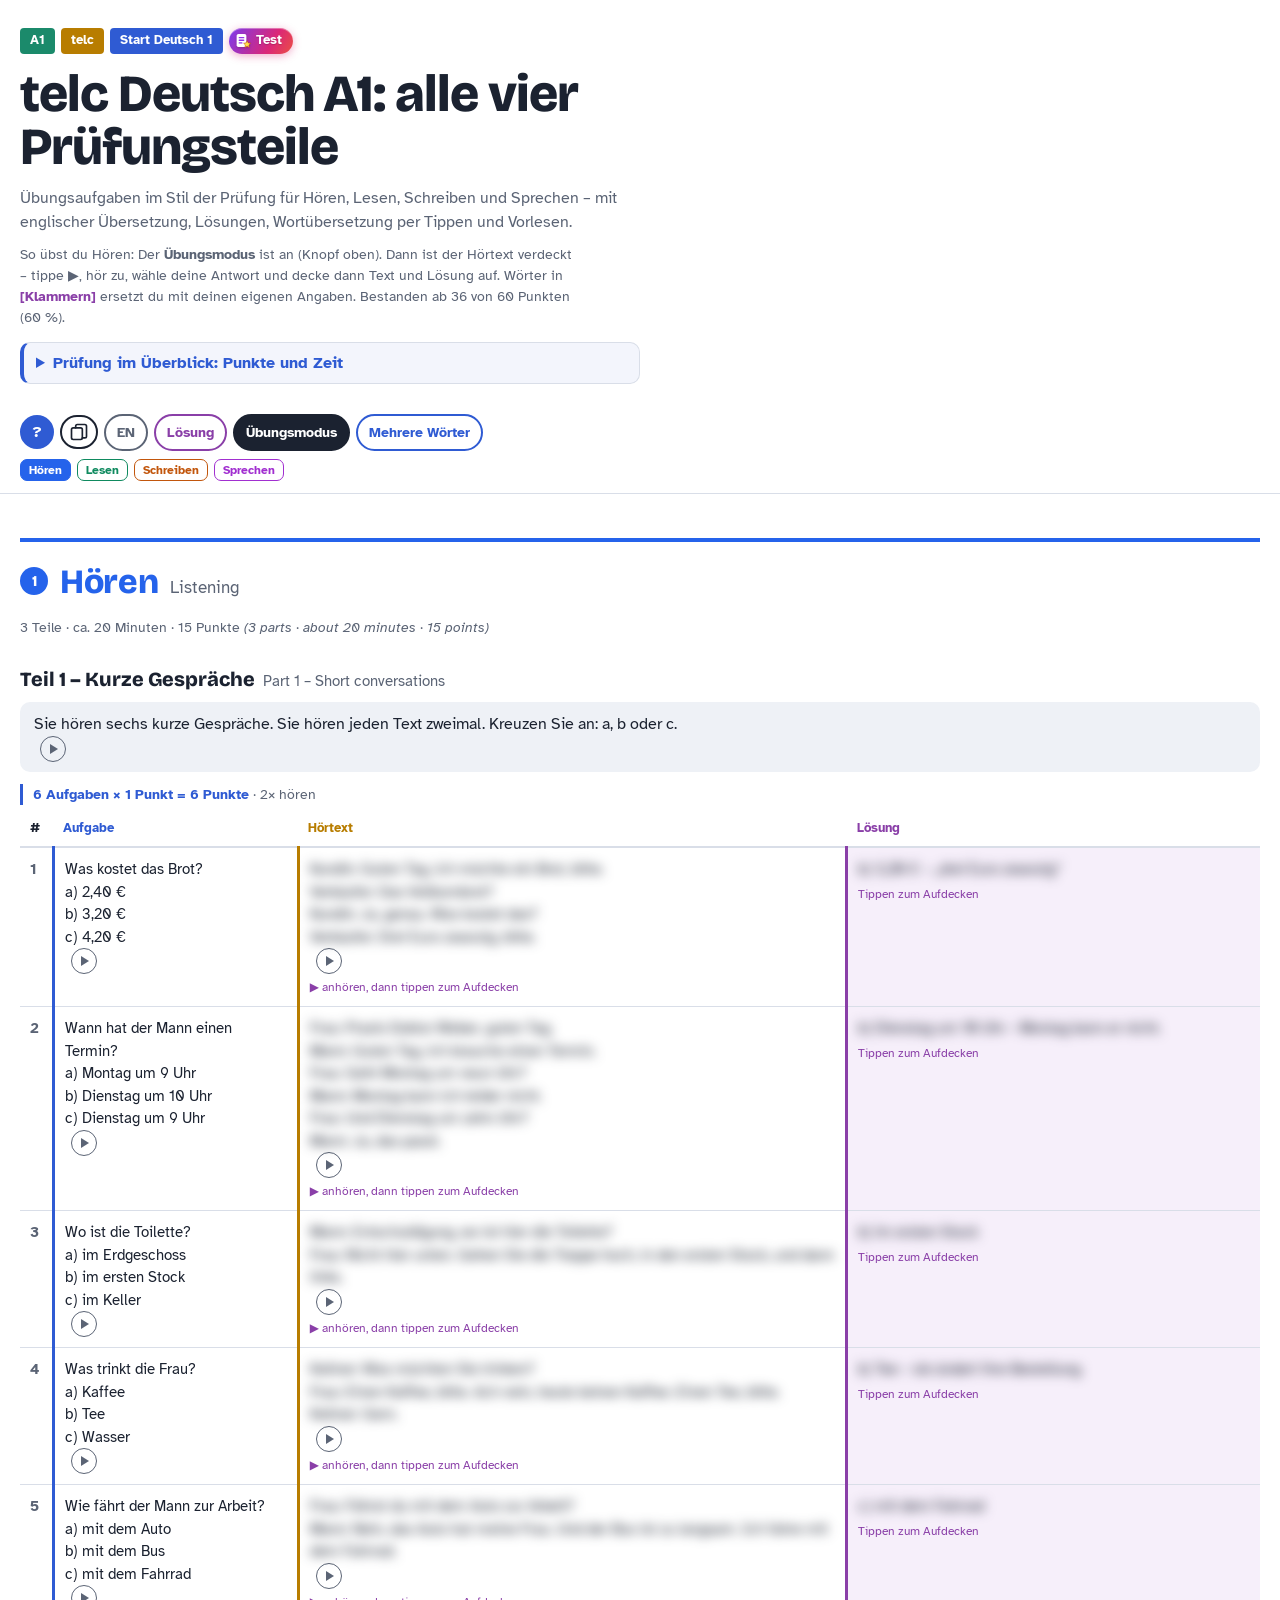
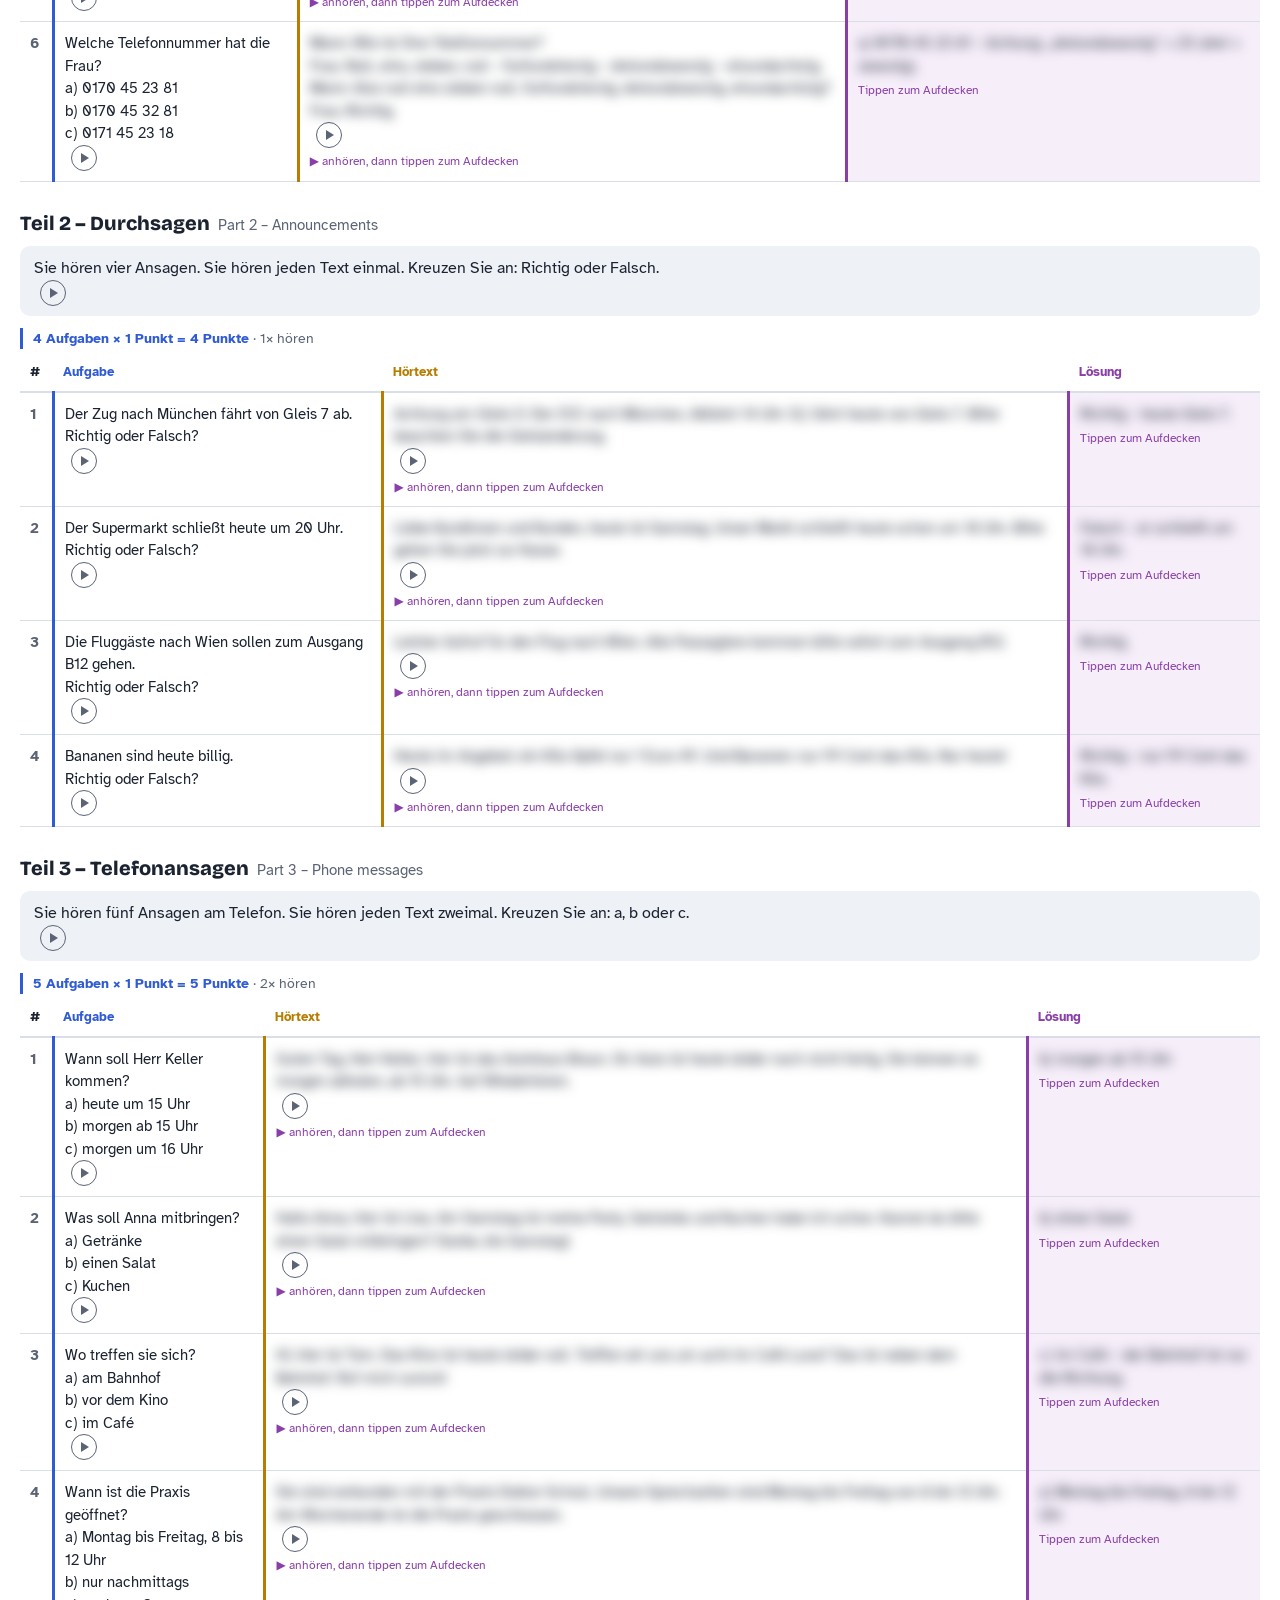
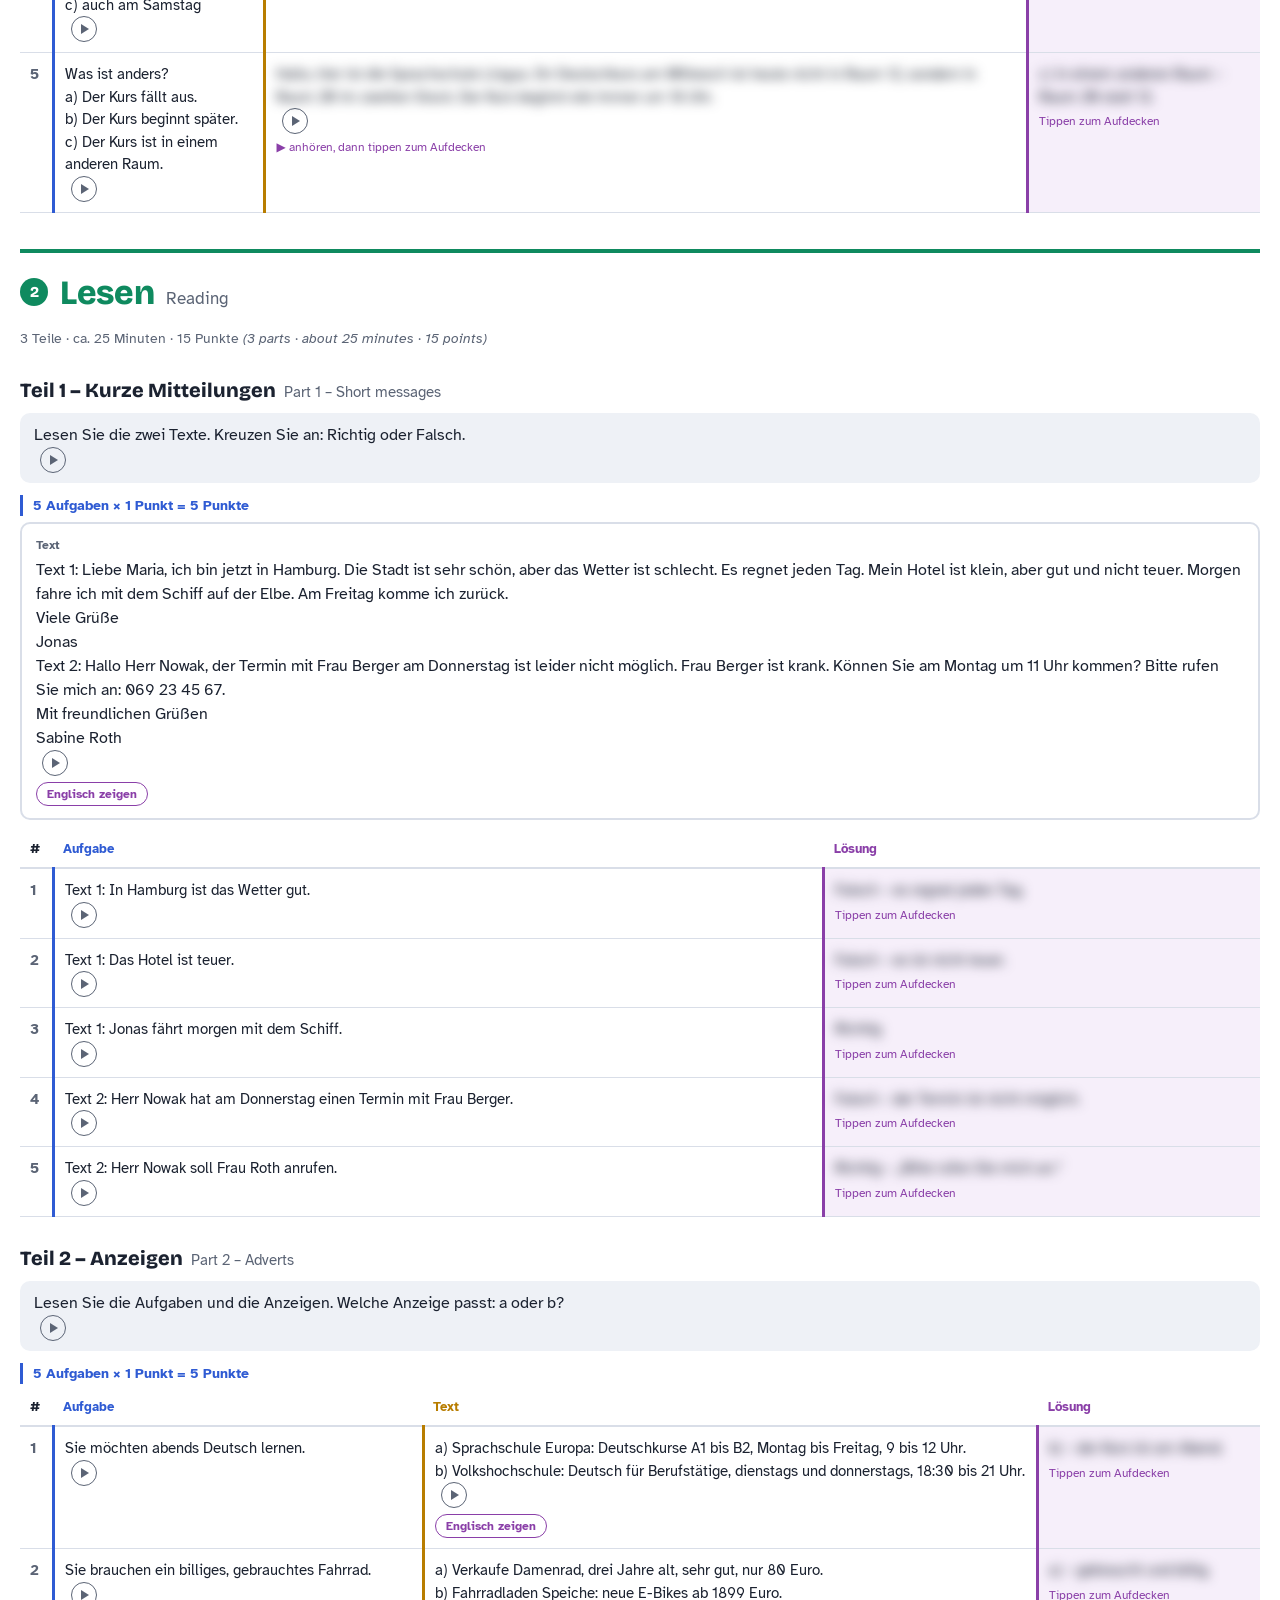
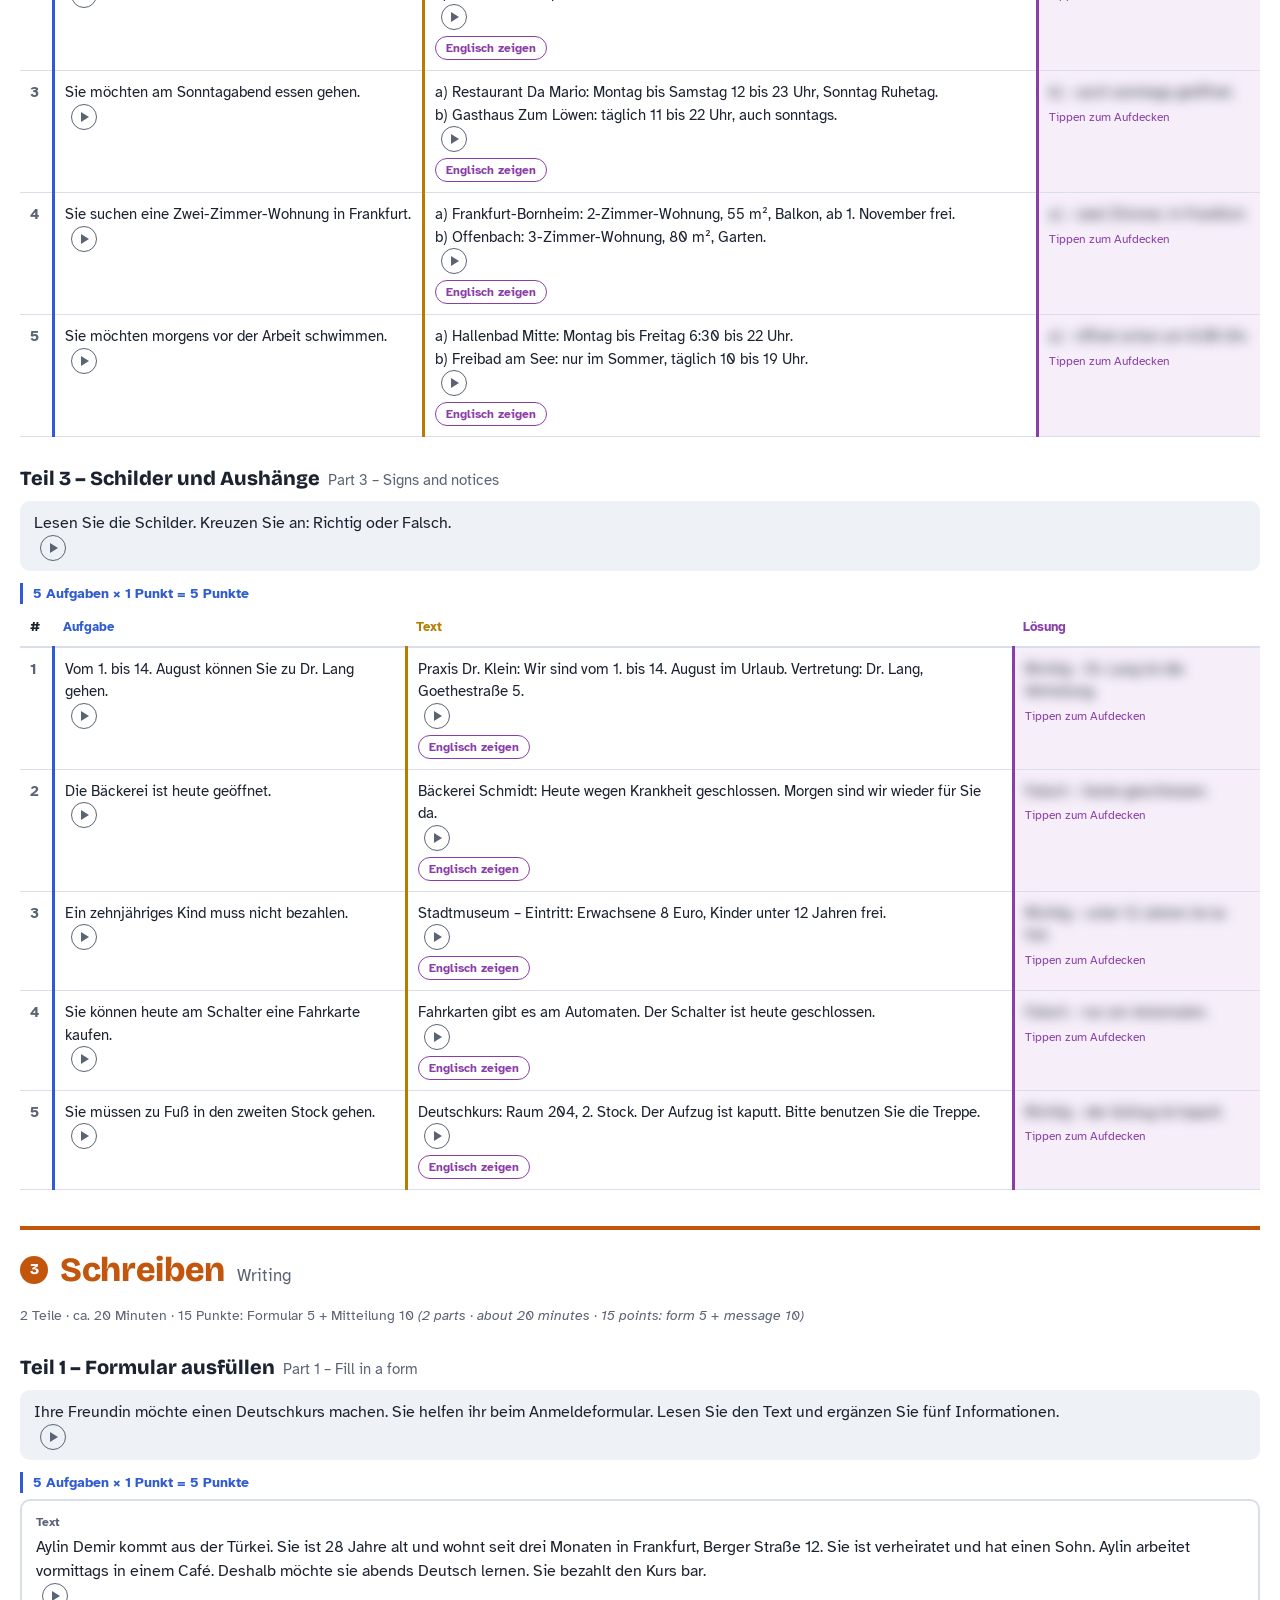
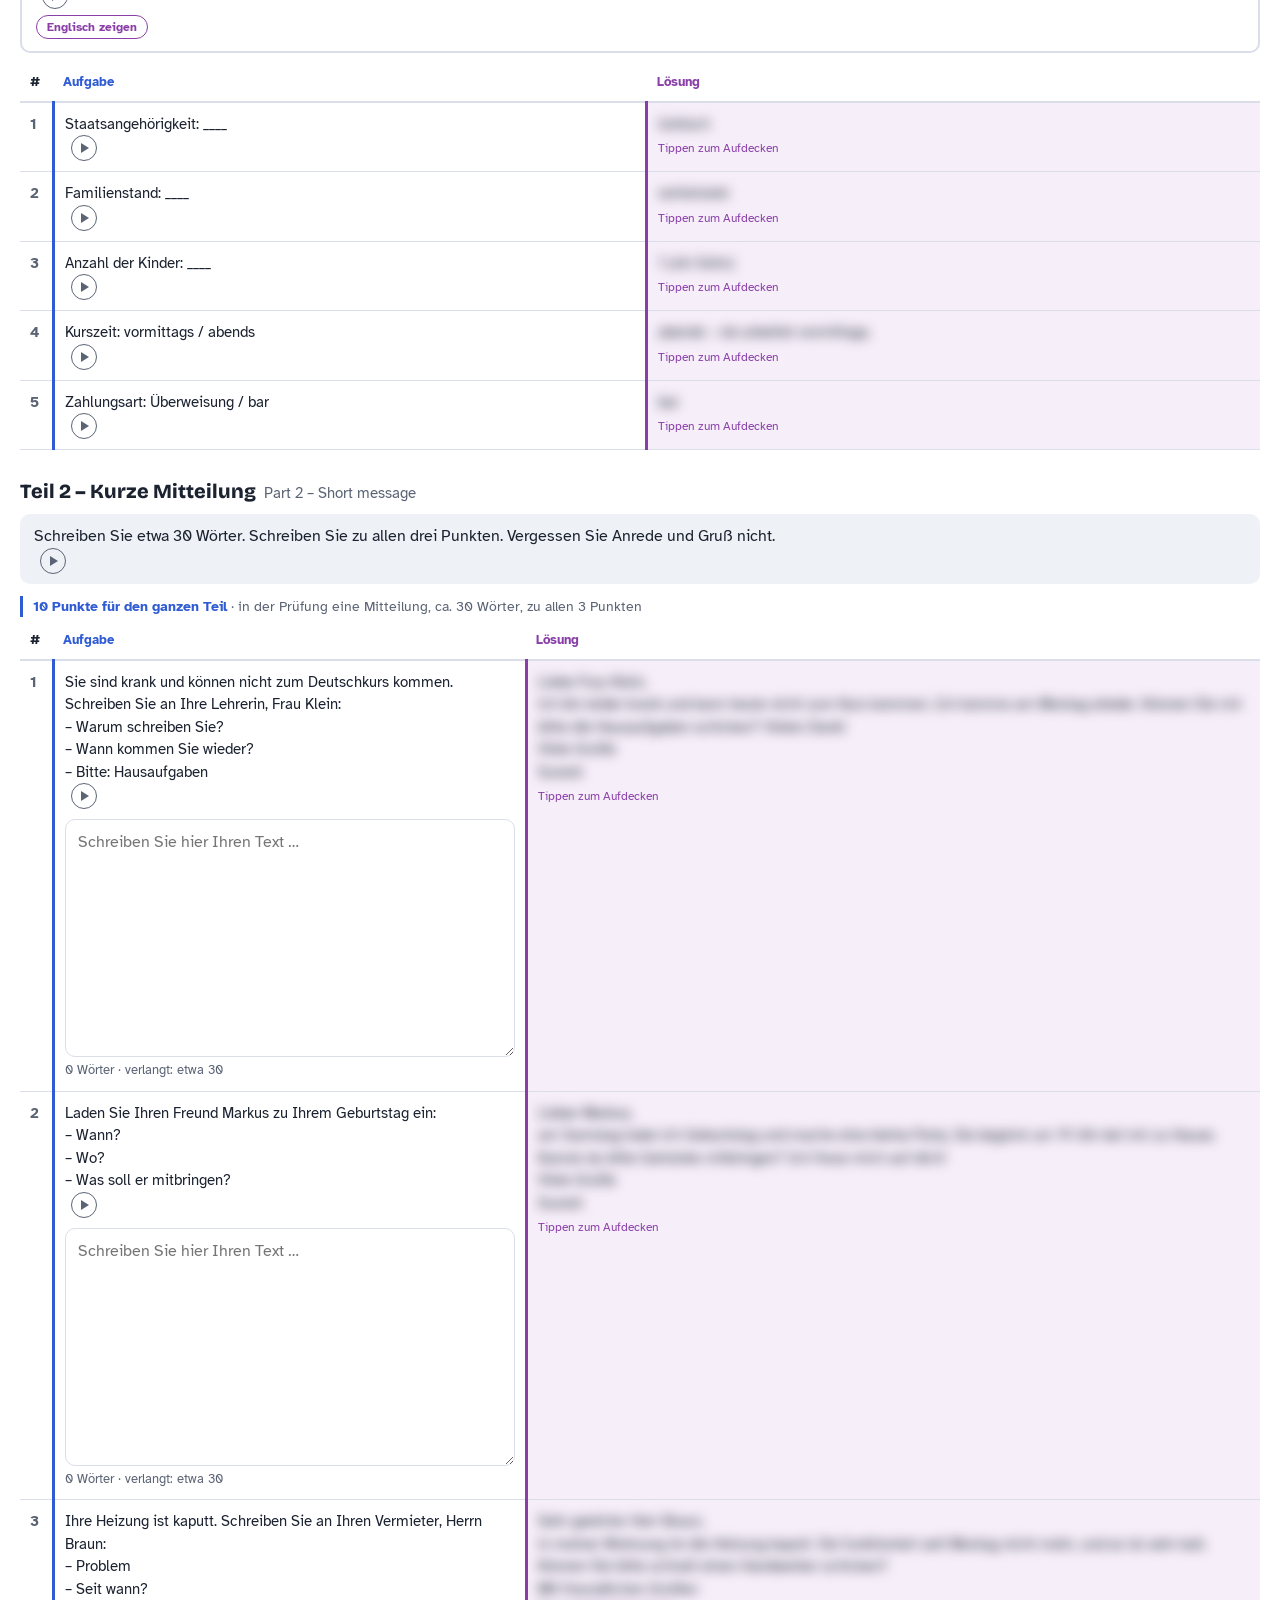
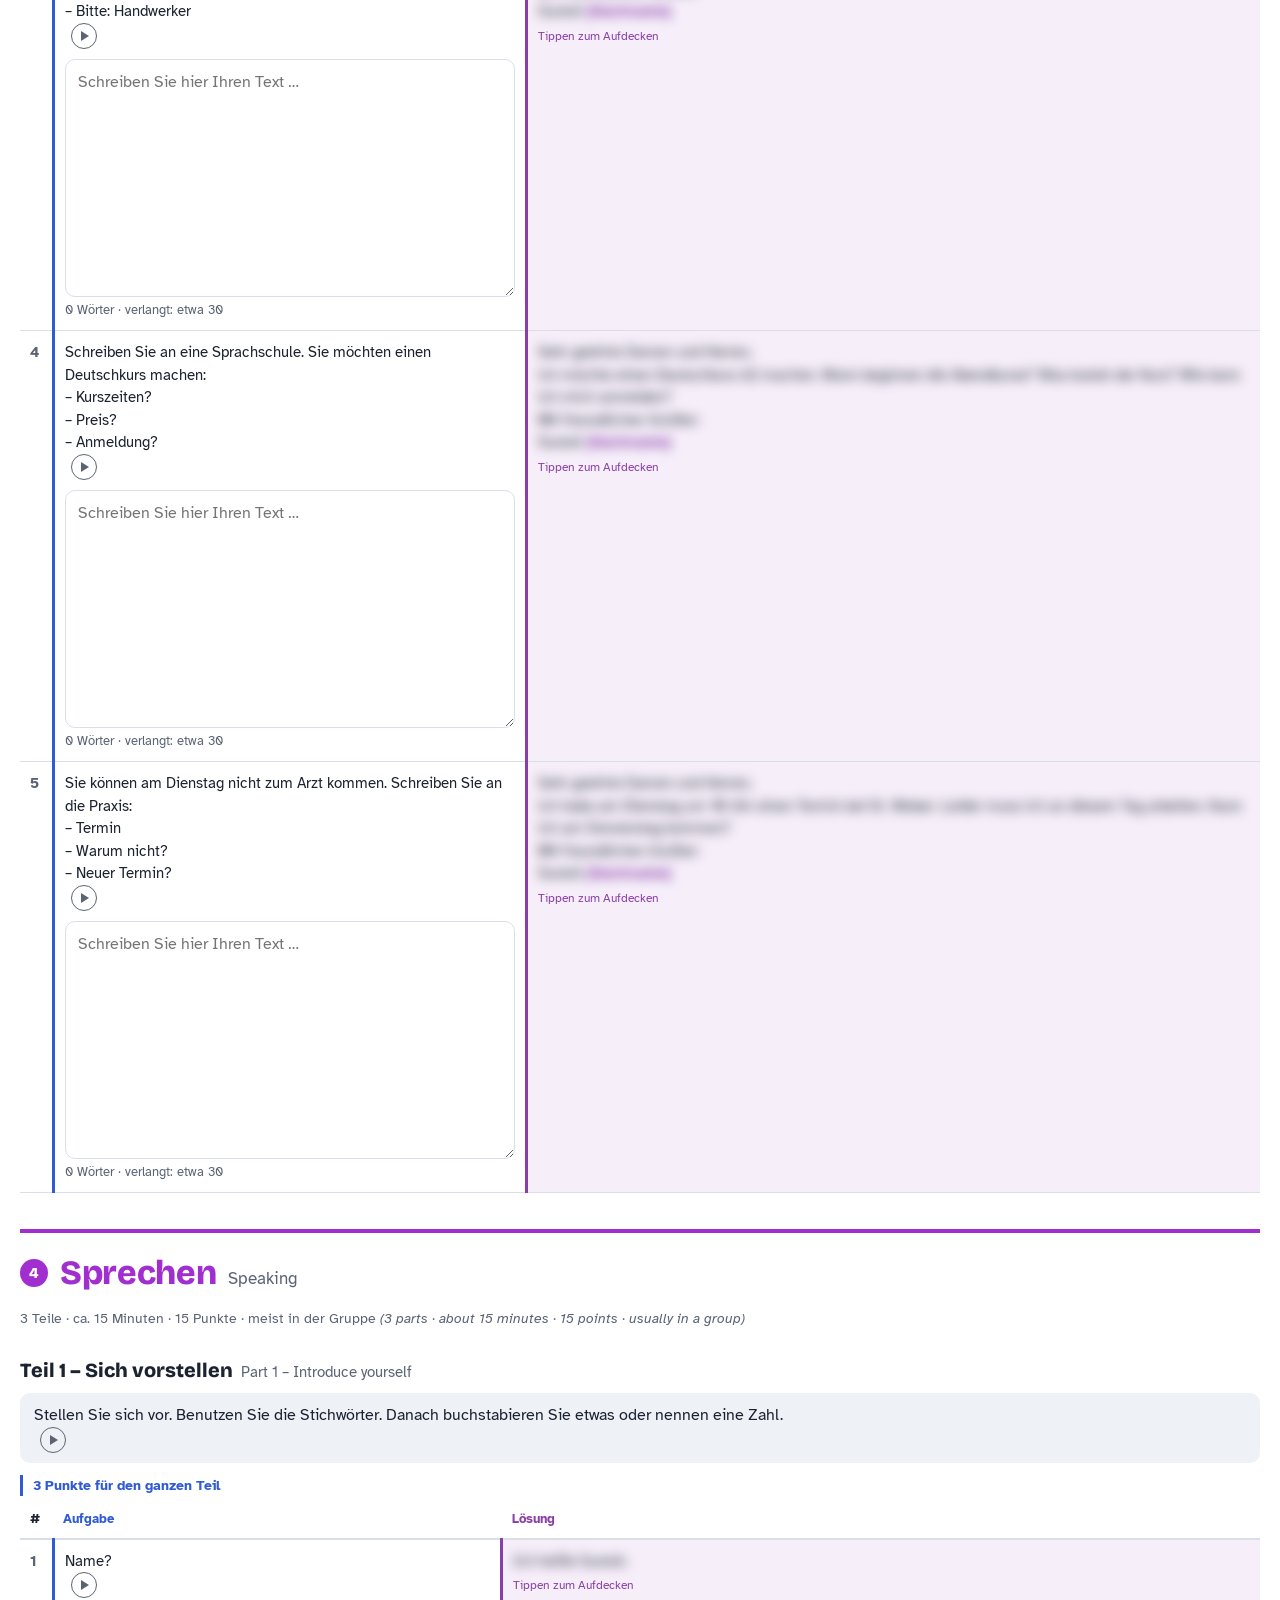
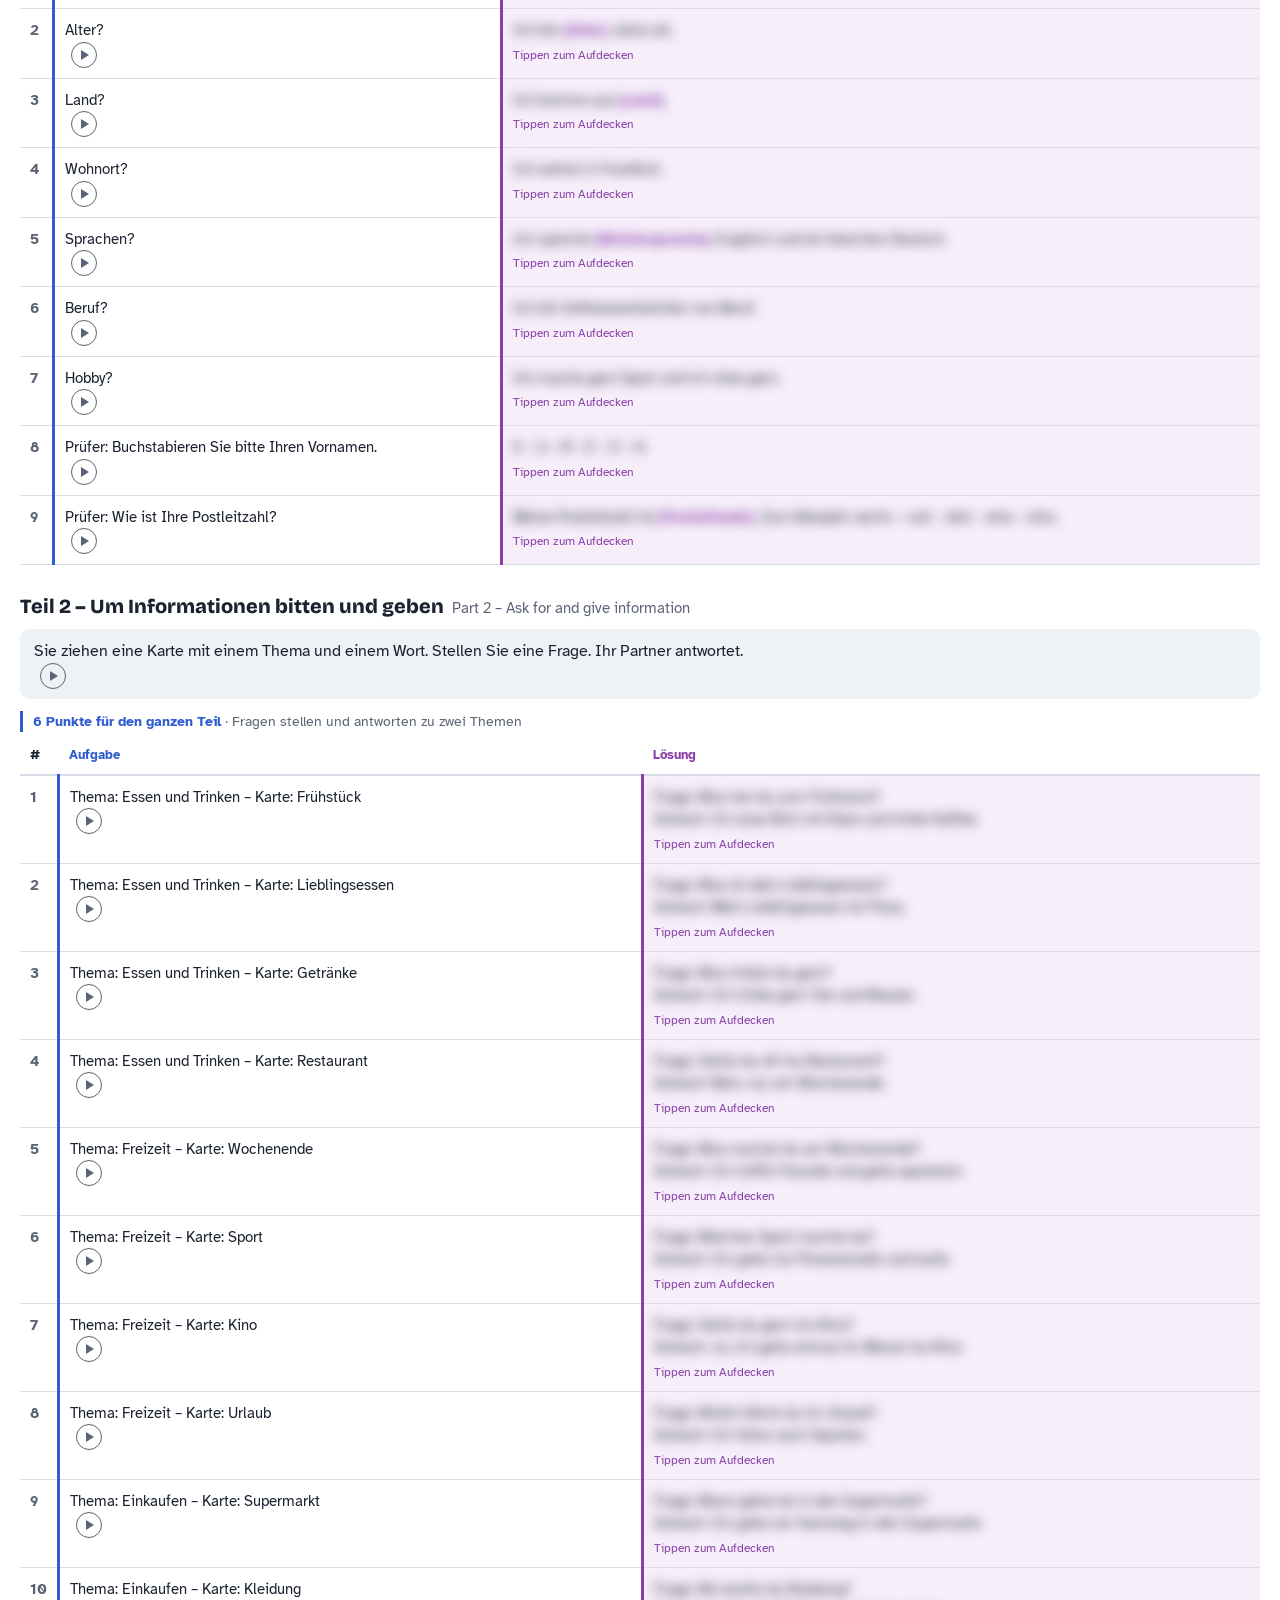
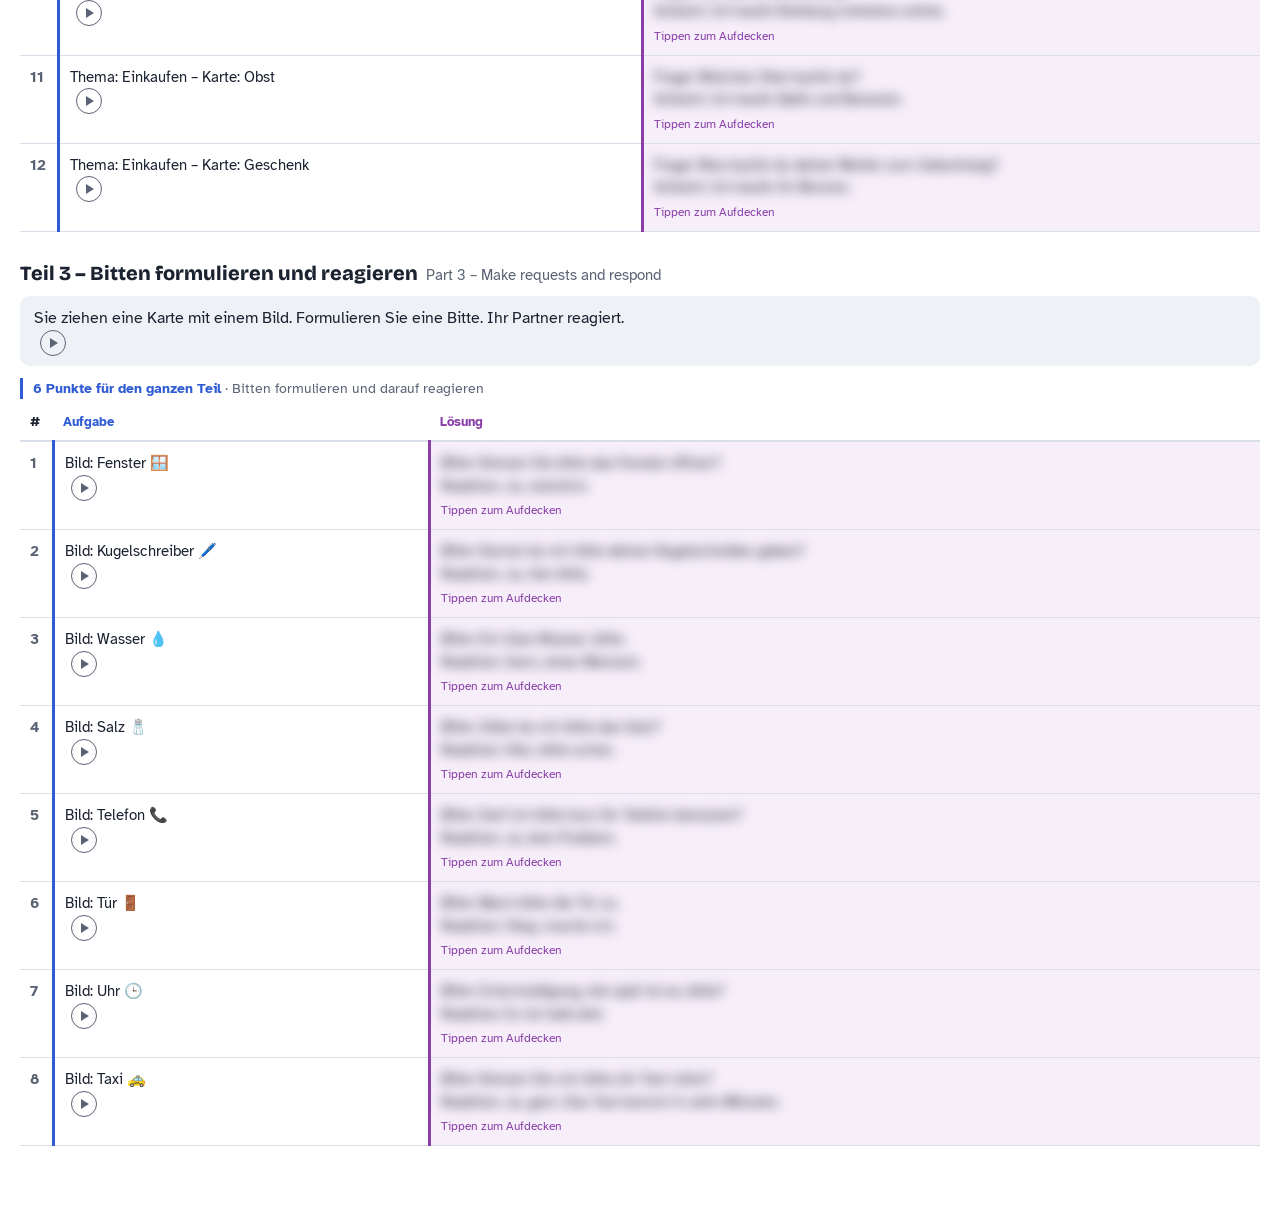
==== a1.html @ 2a09c111 "A1/B1 help, Übungsmodus by default, German-only nav; feedback instead of full screen (1.35.0) - A1/B" ====
<!DOCTYPE html>
<html lang="de">
<head>
<meta charset="utf-8">
<script>/* Darstellung: the theme chosen at the top of the app (index.html) – light, dark or like the phone */
(function(){const set=t=>{const r=document.documentElement;if(t==="light"||t==="dark")r.dataset.theme=t;else delete r.dataset.theme};
try{set(localStorage.getItem("dl:theme"))}catch(e){}
addEventListener("message",e=>{if(e.origin===location.origin&&e.data&&"dlTheme" in e.data)set(e.data.dlTheme)})})();</script>
<meta name="viewport" content="width=device-width, initial-scale=1, viewport-fit=cover">
<title>telc Deutsch A1 – Prüfungstraining</title>
<link rel="preconnect" href="https://fonts.googleapis.com">
<link rel="preconnect" href="https://fonts.gstatic.com" crossorigin>
<link href="https://fonts.googleapis.com/css2?family=Atkinson+Hyperlegible:ital,wght@0,400;0,700;1,400&family=Bricolage+Grotesque:opsz,wght@12..96,500;12..96,800&display=swap" rel="stylesheet">
<style>
:root{box-sizing:border-box;padding-top:env(safe-area-inset-top,0px);padding-bottom:env(safe-area-inset-bottom,0px);
--paper:#ffffff;--surface:#eef1f6;--ink:#1b2230;--muted:#5b6475;--line:#d9dee8;
--en:#5b6475;--b1:#2f5bd3;--a2:#b87d00;--a1:#1b8a6b;--ans:#8a3fa8;--ansbg:#f6effa}
@media (prefers-color-scheme:dark){:root:not([data-theme="light"]){--paper:#141821;--surface:#1d2230;--ink:#e8ebf2;--muted:#9aa3b5;--line:#2c3344;--en:#9aa3b5;--b1:#7e9dff;--a2:#e8b33c;--a1:#4cc79f;--ans:#d49bf0;--ansbg:#2a2036}}
:root[data-theme="dark"]{--paper:#141821;--surface:#1d2230;--ink:#e8ebf2;--muted:#9aa3b5;--line:#2c3344;--en:#9aa3b5;--b1:#7e9dff;--a2:#e8b33c;--a1:#4cc79f;--ans:#d49bf0;--ansbg:#2a2036}
*,*::before,*::after{box-sizing:inherit;touch-action:manipulation}
html{height:100%;scroll-padding-top:calc(env(safe-area-inset-top,0px) + 120px)}
body{margin:0;background:var(--paper);color:var(--ink);font:16px/1.5 "Atkinson Hyperlegible",system-ui,-apple-system,"Segoe UI",sans-serif}
h1,h2{font-family:"Bricolage Grotesque","Atkinson Hyperlegible",system-ui,sans-serif;margin:0}
header.hero{padding:28px 20px 20px;max-width:1280px;margin:0 auto}
.ladder{display:flex;gap:6px;margin-bottom:14px}
.ladder span{font-weight:700;font-size:13px;padding:3px 10px;border-radius:4px;color:#fff}
.ladder .l1{background:var(--a1)}.ladder .l2{background:var(--a2)}.ladder .l3{background:var(--b1)}
h1{font-size:clamp(30px,6vw,52px);font-weight:800;line-height:1.02;letter-spacing:-.02em;max-width:18ch}
.sub{color:var(--muted);max-width:62ch;margin:12px 0 0}
.bar{position:sticky;top:0;z-index:5;background:var(--paper);border-bottom:1px solid var(--line);padding:10px 20px 8px}
.bar-inner{max-width:1280px;margin:0 auto;display:flex;flex-wrap:wrap;gap:8px;align-items:center}
input[type=search]{flex:1 1 200px;min-width:0;font:inherit;padding:8px 12px;border:1px solid var(--line);border-radius:8px;background:var(--surface);color:var(--ink)}
.toggles{display:flex;flex-wrap:wrap;gap:6px}
.tg{font:inherit;font-size:14px;font-weight:700;padding:6px 11px;border-radius:999px;border:2px solid var(--c);background:var(--c);color:#fff;cursor:pointer}
.tg[aria-pressed="false"]{background:transparent;color:var(--c)}
.tg.en{--c:var(--en)}.tg.b1{--c:var(--b1)}.tg.a2{--c:var(--a2)}.tg.a1{--c:var(--a1)}.tg.ans{--c:var(--ans)}
.tg.practice{--c:var(--ink)}.tg.multi{--c:var(--b1)}.tg.speed{--c:var(--a1)}
.topics{max-width:1280px;margin:8px auto 0;display:flex;gap:6px;overflow-x:auto;padding-bottom:4px;scrollbar-width:thin}
.topics a{flex:none;font-size:13px;color:var(--ink);text-decoration:none;padding:4px 10px;border-radius:6px;background:var(--surface);white-space:nowrap}
@media (hover:hover){.topics a:hover{background:var(--line)}}
main{max-width:1280px;margin:0 auto;padding:8px 20px 60px}
section{margin-top:36px}
.th{display:flex;align-items:baseline;gap:12px;flex-wrap:wrap;margin-bottom:10px}
.th .n{font-family:"Bricolage Grotesque",sans-serif;font-weight:800;font-size:15px;color:var(--muted)}
h2{font-size:clamp(24px,4vw,34px);font-weight:800;letter-spacing:-.01em}
.th .en{color:var(--muted);font-size:17px}
.wrap{overflow-x:auto}
table{width:100%;border-collapse:collapse;font-size:15px}
th{text-align:left;font-size:13px;font-weight:700;padding:8px 10px;border-bottom:2px solid var(--line);vertical-align:bottom}
td{padding:10px;border-bottom:1px solid var(--line);vertical-align:top}
th.c-en{color:var(--en)}th.c-b1{color:var(--b1)}th.c-a2{color:var(--a2)}th.c-a1{color:var(--a1)}th.c-ans{color:var(--ans)}
td.num{color:var(--muted);font-weight:700;width:2.2em}
td.c-en{color:var(--en);font-style:italic}
td.c-b1{border-left:3px solid var(--b1)}
td.c-a2{border-left:3px solid var(--a2)}
td.c-a1{border-left:3px solid var(--a1)}
td.c-ans{background:var(--ansbg);border-left:3px solid var(--ans)}
.ph{color:var(--ans);font-weight:700}
body.hide-en .c-en,body.hide-b1 .c-b1,body.hide-a2 .c-a2,body.hide-a1 .c-a1,body.hide-ans:not(.practice) .c-ans{display:none}
body.practice.hide-ans td.c-ans .t{filter:blur(6px);cursor:pointer;user-select:none;transition:filter .2s}
body.practice.hide-ans td.c-ans.shown .t{filter:none}
body.practice.hide-ans td.c-ans:not(.shown)::after{content:"Tippen zum Aufdecken";display:block;font-size:12px;color:var(--ans);margin-top:4px}

td.c-ans .tr{display:none;margin-top:6px;padding-top:6px;border-top:1px dashed var(--ans);color:var(--muted);font-style:italic}
td.c-ans.en-on .tr{display:block}
.trb{display:block;margin-top:6px;font:inherit;font-size:12px;font-weight:700;color:var(--ans);background:none;border:1px solid var(--ans);border-radius:999px;padding:2px 10px;cursor:pointer}
body.practice.hide-ans td.c-ans:not(.shown) .trb{display:none}
.w{cursor:pointer;border-radius:3px;transition:background .15s}
@media (hover:hover){.w:hover{background:var(--surface)}}
.w.sel{background:var(--b1);color:#fff}
#pop{position:fixed;left:12px;right:12px;bottom:calc(env(safe-area-inset-bottom,0px) + 12px);max-width:440px;margin:0 auto;background:var(--paper);color:var(--ink);border:2px solid var(--b1);border-radius:12px;padding:12px 14px;z-index:20;box-shadow:0 8px 28px rgba(20,30,60,.25)}
#pop[hidden]{display:none}
#pop .ph1{display:flex;justify-content:space-between;align-items:center;gap:8px}
#pw{font-family:"Bricolage Grotesque",sans-serif;font-weight:800;font-size:22px;color:var(--b1)}
#px{font:inherit;font-size:20px;line-height:1;background:none;border:none;color:var(--muted);cursor:pointer;padding:4px 8px}
.pen{font-size:18px;font-weight:700;margin-top:2px}
.pm{color:var(--muted);font-size:14px;margin-top:2px}
.pn{font-size:14px;margin-top:6px;font-style:italic}
.muted{color:var(--muted)}
.say{display:inline-flex;align-items:center;justify-content:center;vertical-align:middle;width:26px;height:26px;margin-left:6px;border-radius:50%;border:1.5px solid currentColor;background:transparent;color:var(--muted);cursor:pointer;padding:0;flex:none}
.say::before{content:"";width:0;height:0;border-left:8px solid currentColor;border-top:5px solid transparent;border-bottom:5px solid transparent;margin-left:2px}
.say.on{background:var(--b1);border-color:var(--b1);color:#fff}
.say.on::before{border:none;width:8px;height:8px;background:currentColor;margin:0}
td.c-b1 .say{color:var(--b1)}td.c-a2 .say{color:var(--a2)}td.c-a1 .say{color:var(--a1)}td.c-ans .say{color:var(--ans)}td.c-ans .say.on{color:#fff}
body.no-tts .say,body.no-tts #sp{display:none}
body.practice.hide-ans td.c-ans:not(.shown) > .say{display:none}
.w.pk{background:var(--a2);color:#fff}
.pact{display:flex;gap:8px;margin-top:10px;flex-wrap:wrap}
.pbtn{font:inherit;font-size:14px;font-weight:700;padding:6px 14px;border-radius:999px;border:2px solid var(--b1);background:var(--b1);color:#fff;cursor:pointer}
.pbtn.ghost{background:transparent;color:var(--b1)}
#pw{word-break:break-word}
.empty{display:none;color:var(--muted);padding:40px 0}
.note{font-size:14px;color:var(--muted);max-width:62ch;margin-top:10px}
@media (max-width:760px){
 table,tbody,tr,td{display:block;width:100%}
 thead{display:none}
 tr{border:1px solid var(--line);border-radius:10px;margin-bottom:12px;overflow:hidden}
 td{border-bottom:none;padding:8px 12px}
 td.num{padding-bottom:0;width:auto}
 td[data-l]::before{content:attr(data-l);display:block;font-size:11px;font-weight:700;font-style:normal;margin-bottom:2px}
 td.c-en::before{color:var(--en)}td.c-b1::before{color:var(--b1)}td.c-a2::before{color:var(--a2)}td.c-a1::before{color:var(--a1)}td.c-ans::before{color:var(--ans)}
 .bar{padding-left:14px;padding-right:14px}main,header.hero{padding-left:14px;padding-right:14px}
}
button:focus-visible,a:focus-visible,input:focus-visible{outline:3px solid var(--b1);outline-offset:2px}
@media (prefers-reduced-motion:reduce){*{transition:none!important}}

.skill-info{color:var(--muted);font-size:14px}
.intro{background:var(--surface);border-radius:10px;padding:10px 14px;margin:8px 0 12px}
.intro .en-line{color:var(--muted);font-style:italic;font-size:14px;margin-top:4px}
.ttext{border:2px solid var(--line);border-radius:10px;padding:12px 14px;margin:0 0 12px}
.ttext .lab{font-size:12px;font-weight:700;color:var(--muted);margin-bottom:4px}
h3{font-family:"Bricolage Grotesque",sans-serif;font-size:20px;font-weight:800;margin:26px 0 2px}
h3 .en{font-family:"Atkinson Hyperlegible",sans-serif;font-weight:400;font-size:15px;color:var(--muted);margin-left:8px}
.ln{display:block}
td.c-tx{border-left:3px solid var(--a2)}
th.c-tx,td.c-tx::before{color:var(--a2)}
td.c-de{border-left:3px solid var(--b1)}
th.c-de,td.c-de::before{color:var(--b1)}
body.practice .rv:not(.shown):not(.c-ans) > .s,body.practice.hide-ans .rv.c-ans:not(.shown) > .s{filter:blur(6px);user-select:none;cursor:pointer}
body.practice .rv:not(.shown):not(.c-ans)::after,body.practice.hide-ans .rv.c-ans:not(.shown)::after{content:"Tippen zum Aufdecken";display:block;font-size:12px;color:var(--ans);margin-top:4px}
body.practice .rv.hear:not(.shown)::after{content:"▶ anhören, dann tippen zum Aufdecken"}
body.practice .rv:not(.shown):not(.c-ans) > .trb,body.practice.hide-ans .rv.c-ans:not(.shown) > .trb,body.practice .rv:not(.shown):not(.c-ans) > .tr,body.practice.hide-ans .rv.c-ans:not(.shown) > .tr{display:none}
body.practice .rv:not(.hear):not(.shown):not(.c-ans) > .say,body.practice.hide-ans .rv.c-ans:not(.shown) > .say{display:none}
.en-on > .tr{display:block}
.tr{display:none;margin-top:6px;padding-top:6px;border-top:1px dashed var(--ans);color:var(--muted);font-style:italic}
.tip{font-size:14px;color:var(--muted);max-width:70ch}
.fb{margin-top:6px;font-size:15px}.fb a{color:var(--b1);font-weight:700}

/* One line on phones: shorter labels next to the cards button (karten.js). */
.toggles{flex-wrap:nowrap;align-items:center}
.tg .sm{display:none}
@media (max-width:520px){.tg .lg{display:none}.tg .sm{display:inline}.tg{font-size:13px;padding:5px 10px}.toggles{gap:5px}}
</style>
<style>
/* writing tasks: a big box for your own text right below the task, kept on this device */
.wbox{margin-top:10px}
.mywrite{display:block;width:100%;min-height:220px;font:inherit;font-size:16px;line-height:1.5;padding:10px 12px;border-radius:10px;border:1.5px solid var(--line);background:var(--paper);color:var(--ink);resize:vertical}
.mywrite:focus{outline:2px solid var(--b1);outline-offset:1px}
.wcount{font-size:13px;color:var(--muted);margin-top:4px}
</style>
<link rel="stylesheet" href="karten.css">
<link rel="stylesheet" href="test.css">
</head>
<body class="practice hide-en hide-ans">
<header class="hero">
 <div class="ladder"><span class="l1">A1</span><span class="l2">telc</span><span class="l3">Start Deutsch 1</span></div>
 <h1>telc Deutsch A1: alle vier Prüfungsteile</h1>
 <p class="sub">Übungsaufgaben im Stil der Prüfung für Hören, Lesen, Schreiben und Sprechen – mit englischer Übersetzung, Lösungen, Wortübersetzung per Tippen und Vorlesen.</p>
 <p class="note">So übst du Hören: Der <b>Übungsmodus</b> ist an (Knopf oben). Dann ist der Hörtext verdeckt – tippe ▶, hör zu, wähle deine Antwort und decke dann Text und Lösung auf. Wörter in <span class="ph">[Klammern]</span> ersetzt du mit deinen eigenen Angaben. Bestanden ab 36 von 60 Punkten (60 %).</p>
</header>
<div class="bar"><div class="bar-inner">
 <input type="hidden" id="q" value="">
 <div class="toggles">
  <button class="tg en" data-k="en" aria-pressed="false">EN</button>
  <button class="tg ans" data-k="ans" aria-pressed="false">Lösung</button>
  <button class="tg practice" id="pr" aria-pressed="true"><span class="lg">Übungsmodus</span><span class="sm">Üben</span></button>
  <button class="tg multi" id="mw" aria-pressed="false"><span class="lg">Mehrere Wörter</span><span class="sm">Wörter</span></button>
 </div>
</div><nav class="topics" id="nav" aria-label="Prüfungsteile"></nav></div>
<main id="main"></main>
<p class="empty" id="empty">Keine Aufgabe passt zu deiner Suche.</p>
<div id="pop" hidden role="dialog" aria-live="polite"><div class="ph1"><span id="pw"></span><button id="px" type="button" aria-label="Schließen">×</button></div><div id="pb"></div></div>
<script src="translate.js"></script>
<script src="karten.js"></script>
<script src="me.js"></script>
<script src="exam.js"></script>
<script src="schreiben.js"></script>
<script src="speak.js"></script>
<script src="hilfe.js"></script>
<script src="test.js"></script>
<script src="test-a1.js"></script>
<script>
const S=[
{de:"Hören",en:"Listening",info:"3 Teile · ca. 20 Minuten · 15 Punkte",infoEn:"3 parts · about 20 minutes · 15 points",parts:[
{t:"Teil 1 – Kurze Gespräche",te:"Part 1 – Short conversations",hear:true,
 intro:"Sie hören sechs kurze Gespräche. Sie hören jeden Text zweimal. Kreuzen Sie an: a, b oder c.",
 introEn:"You hear six short conversations. You hear each text twice. Choose a, b or c.",rows:[
["How much does the bread cost?","Was kostet das Brot?\na) 2,40 €\nb) 3,20 €\nc) 4,20 €",
 "Kundin: Guten Tag, ich möchte ein Brot, bitte.\nVerkäufer: Das Vollkornbrot?\nKundin: Ja, genau. Was kostet das?\nVerkäufer: Drei Euro zwanzig, bitte.",
 "Customer: Good day, I'd like a loaf of bread, please. / Seller: The wholegrain bread? / Customer: Yes, exactly. How much is it? / Seller: Three euros twenty, please.",
 "b) 3,20 € – „drei Euro zwanzig“","b) €3.20 – “three euros twenty”"],
["When does the man have an appointment?","Wann hat der Mann einen Termin?\na) Montag um 9 Uhr\nb) Dienstag um 10 Uhr\nc) Dienstag um 9 Uhr",
 "Frau: Praxis Doktor Weber, guten Tag.\nMann: Guten Tag, ich brauche einen Termin.\nFrau: Geht Montag um neun Uhr?\nMann: Montag kann ich leider nicht.\nFrau: Und Dienstag um zehn Uhr?\nMann: Ja, das passt.",
 "Woman: Dr Weber's practice, good day. / Man: Good day, I need an appointment. / Woman: Is Monday at nine OK? / Man: Unfortunately I can't on Monday. / Woman: And Tuesday at ten? / Man: Yes, that works.",
 "b) Dienstag um 10 Uhr – Montag kann er nicht.","b) Tuesday at 10 – he can't on Monday."],
["Where is the toilet?","Wo ist die Toilette?\na) im Erdgeschoss\nb) im ersten Stock\nc) im Keller",
 "Mann: Entschuldigung, wo ist hier die Toilette?\nFrau: Nicht hier unten. Gehen Sie die Treppe hoch, in den ersten Stock, und dann links.",
 "Man: Excuse me, where's the toilet here? / Woman: Not down here. Go up the stairs to the first floor, then left.",
 "b) im ersten Stock","b) on the first floor"],
["What does the woman drink?","Was trinkt die Frau?\na) Kaffee\nb) Tee\nc) Wasser",
 "Kellner: Was möchten Sie trinken?\nFrau: Einen Kaffee, bitte. Ach nein, heute keinen Kaffee. Einen Tee, bitte.\nKellner: Gern.",
 "Waiter: What would you like to drink? / Woman: A coffee, please. Oh no, no coffee today. A tea, please. / Waiter: Of course.",
 "b) Tee – sie ändert ihre Bestellung.","b) Tea – she changes her order."],
["How does the man get to work?","Wie fährt der Mann zur Arbeit?\na) mit dem Auto\nb) mit dem Bus\nc) mit dem Fahrrad",
 "Frau: Fährst du mit dem Auto zur Arbeit?\nMann: Nein, das Auto hat meine Frau. Und der Bus ist zu langsam. Ich fahre mit dem Fahrrad.",
 "Woman: Do you drive to work? / Man: No, my wife has the car. And the bus is too slow. I cycle.",
 "c) mit dem Fahrrad","c) by bike"],
["What is the woman's phone number?","Welche Telefonnummer hat die Frau?\na) 0170 45 23 81\nb) 0170 45 32 81\nc) 0171 45 23 18",
 "Mann: Wie ist Ihre Telefonnummer?\nFrau: Null, eins, sieben, null – fünfundvierzig – dreiundzwanzig – einundachtzig.\nMann: Also null eins sieben null, fünfundvierzig, dreiundzwanzig, einundachtzig?\nFrau: Richtig.",
 "Man: What's your phone number? / Woman: Zero one seven zero – forty-five – twenty-three – eighty-one. / Man: So 0170 45 23 81? / Woman: Correct.",
 "a) 0170 45 23 81 – Achtung: „dreiundzwanzig“ = 23 (drei + zwanzig).","a) 0170 45 23 81 – careful: “dreiundzwanzig” = 23 (three-and-twenty)."]]},
{t:"Teil 2 – Durchsagen",te:"Part 2 – Announcements",hear:true,
 intro:"Sie hören vier Ansagen. Sie hören jeden Text einmal. Kreuzen Sie an: Richtig oder Falsch.",
 introEn:"You hear four announcements. You hear each text once. Choose true or false.",rows:[
["The train to Munich leaves from platform 7.","Der Zug nach München fährt von Gleis 7 ab.\nRichtig oder Falsch?",
 "Achtung am Gleis 5: Der ICE nach München, Abfahrt 14 Uhr 32, fährt heute von Gleis 7. Bitte beachten Sie die Gleisänderung.",
 "Attention on platform 5: The ICE to Munich, departing 14:32, leaves from platform 7 today. Please note the platform change.",
 "Richtig – heute Gleis 7.","True – platform 7 today."],
["The supermarket closes at 8 pm today.","Der Supermarkt schließt heute um 20 Uhr.\nRichtig oder Falsch?",
 "Liebe Kundinnen und Kunden, heute ist Samstag. Unser Markt schließt heute schon um 18 Uhr. Bitte gehen Sie jetzt zur Kasse.",
 "Dear customers, today is Saturday. Our store closes already at 6 pm today. Please go to the checkout now.",
 "Falsch – er schließt um 18 Uhr.","False – it closes at 6 pm."],
["Passengers to Vienna should go to gate B12.","Die Fluggäste nach Wien sollen zum Ausgang B12 gehen.\nRichtig oder Falsch?",
 "Letzter Aufruf für den Flug nach Wien. Alle Passagiere kommen bitte sofort zum Ausgang B12.",
 "Last call for the flight to Vienna. All passengers please come to gate B12 immediately.",
 "Richtig","True"],
["Bananas are cheap today.","Bananen sind heute billig.\nRichtig oder Falsch?",
 "Heute im Angebot: ein Kilo Äpfel nur 1 Euro 49. Und Bananen: nur 99 Cent das Kilo. Nur heute!",
 "On offer today: a kilo of apples only €1.49. And bananas: only 99 cents a kilo. Today only!",
 "Richtig – nur 99 Cent das Kilo.","True – only 99 cents a kilo."]]},
{t:"Teil 3 – Telefonansagen",te:"Part 3 – Phone messages",hear:true,
 intro:"Sie hören fünf Ansagen am Telefon. Sie hören jeden Text zweimal. Kreuzen Sie an: a, b oder c.",
 introEn:"You hear five phone messages. You hear each text twice. Choose a, b or c.",rows:[
["When should Mr Keller come?","Wann soll Herr Keller kommen?\na) heute um 15 Uhr\nb) morgen ab 15 Uhr\nc) morgen um 16 Uhr",
 "Guten Tag, Herr Keller, hier ist das Autohaus Braun. Ihr Auto ist heute leider noch nicht fertig. Sie können es morgen abholen, ab 15 Uhr. Auf Wiederhören.",
 "Good day, Mr Keller, this is Braun car garage. Unfortunately your car isn't ready today. You can pick it up tomorrow, from 3 pm. Goodbye.",
 "b) morgen ab 15 Uhr","b) tomorrow from 3 pm"],
["What should Anna bring?","Was soll Anna mitbringen?\na) Getränke\nb) einen Salat\nc) Kuchen",
 "Hallo Anna, hier ist Lisa. Am Samstag ist meine Party. Getränke und Kuchen habe ich schon. Kannst du bitte einen Salat mitbringen? Danke, bis Samstag!",
 "Hi Anna, it's Lisa. My party is on Saturday. I already have drinks and cake. Can you please bring a salad? Thanks, see you Saturday!",
 "b) einen Salat","b) a salad"],
["Where do they meet?","Wo treffen sie sich?\na) am Bahnhof\nb) vor dem Kino\nc) im Café",
 "Hi, hier ist Tom. Das Kino ist heute leider voll. Treffen wir uns um acht im Café Luna? Das ist neben dem Bahnhof. Ruf mich zurück!",
 "Hi, it's Tom. Unfortunately the cinema is full today. Shall we meet at eight at Café Luna? It's next to the station. Call me back!",
 "c) im Café – der Bahnhof ist nur die Richtung.","c) at the café – the station is just the direction."],
["When is the doctor's practice open?","Wann ist die Praxis geöffnet?\na) Montag bis Freitag, 8 bis 12 Uhr\nb) nur nachmittags\nc) auch am Samstag",
 "Sie sind verbunden mit der Praxis Doktor Schulz. Unsere Sprechzeiten sind Montag bis Freitag von 8 bis 12 Uhr. Am Wochenende ist die Praxis geschlossen.",
 "You've reached Dr Schulz's practice. Our opening hours are Monday to Friday from 8 to 12. The practice is closed at weekends.",
 "a) Montag bis Freitag, 8 bis 12 Uhr","a) Monday to Friday, 8 am to 12 pm"],
["What is the change?","Was ist anders?\na) Der Kurs fällt aus.\nb) Der Kurs beginnt später.\nc) Der Kurs ist in einem anderen Raum.",
 "Hallo, hier ist die Sprachschule Lingua. Ihr Deutschkurs am Mittwoch ist heute nicht in Raum 12, sondern in Raum 20 im zweiten Stock. Der Kurs beginnt wie immer um 18 Uhr.",
 "Hello, this is the Lingua language school. Your Wednesday German course today is not in room 12 but in room 20 on the second floor. The course starts at 6 pm as always.",
 "c) in einem anderen Raum – Raum 20 statt 12.","c) in a different room – room 20 instead of 12."]]}]},
{de:"Lesen",en:"Reading",info:"3 Teile · ca. 25 Minuten · 15 Punkte",infoEn:"3 parts · about 25 minutes · 15 points",parts:[
{t:"Teil 1 – Kurze Mitteilungen",te:"Part 1 – Short messages",
 intro:"Lesen Sie die zwei Texte. Kreuzen Sie an: Richtig oder Falsch.",
 introEn:"Read the two texts. Choose true or false.",
 text:"Text 1: Liebe Maria, ich bin jetzt in Hamburg. Die Stadt ist sehr schön, aber das Wetter ist schlecht. Es regnet jeden Tag. Mein Hotel ist klein, aber gut und nicht teuer. Morgen fahre ich mit dem Schiff auf der Elbe. Am Freitag komme ich zurück.\nViele Grüße\nJonas\nText 2: Hallo Herr Nowak, der Termin mit Frau Berger am Donnerstag ist leider nicht möglich. Frau Berger ist krank. Können Sie am Montag um 11 Uhr kommen? Bitte rufen Sie mich an: 069 23 45 67.\nMit freundlichen Grüßen\nSabine Roth",
 textEn:"Text 1: Dear Maria, I'm in Hamburg now. The city is very beautiful, but the weather is bad. It rains every day. My hotel is small but good and not expensive. Tomorrow I'm taking a boat on the Elbe. I'm coming back on Friday. Best wishes, Jonas / Text 2: Hello Mr Nowak, unfortunately the appointment with Ms Berger on Thursday isn't possible. Ms Berger is ill. Can you come on Monday at 11? Please call me: 069 23 45 67. Kind regards, Sabine Roth",rows:[
["The weather in Hamburg is good.","Text 1: In Hamburg ist das Wetter gut.","","","Falsch – es regnet jeden Tag.","False – it rains every day."],
["The hotel is expensive.","Text 1: Das Hotel ist teuer.","","","Falsch – es ist nicht teuer.","False – it's not expensive."],
["Jonas is taking a boat tomorrow.","Text 1: Jonas fährt morgen mit dem Schiff.","","","Richtig","True"],
["Mr Nowak has an appointment with Ms Berger on Thursday.","Text 2: Herr Nowak hat am Donnerstag einen Termin mit Frau Berger.","","","Falsch – der Termin ist nicht möglich.","False – the appointment isn't possible."],
["Mr Nowak should call Ms Roth.","Text 2: Herr Nowak soll Frau Roth anrufen.","","","Richtig – „Bitte rufen Sie mich an.“","True – “Please call me.”"]]},
{t:"Teil 2 – Anzeigen",te:"Part 2 – Adverts",
 intro:"Lesen Sie die Aufgaben und die Anzeigen. Welche Anzeige passt: a oder b?",
 introEn:"Read the tasks and the adverts. Which advert fits: a or b?",rows:[
["You want to learn German in the evening.","Sie möchten abends Deutsch lernen.",
 "a) Sprachschule Europa: Deutschkurse A1 bis B2, Montag bis Freitag, 9 bis 12 Uhr.\nb) Volkshochschule: Deutsch für Berufstätige, dienstags und donnerstags, 18:30 bis 21 Uhr.",
 "a) Europa language school: German courses A1 to B2, Monday to Friday, 9 to 12. / b) Adult education centre: German for working people, Tuesdays and Thursdays, 6:30 to 9 pm.",
 "b) – der Kurs ist am Abend.","b) – the course is in the evening."],
["You need a cheap used bike.","Sie brauchen ein billiges, gebrauchtes Fahrrad.",
 "a) Verkaufe Damenrad, drei Jahre alt, sehr gut, nur 80 Euro.\nb) Fahrradladen Speiche: neue E-Bikes ab 1899 Euro.",
 "a) Selling women's bike, three years old, very good, only 80 euros. / b) Speiche bike shop: new e-bikes from 1899 euros.",
 "a) – gebraucht und billig.","a) – used and cheap."],
["You want to eat out on Sunday evening.","Sie möchten am Sonntagabend essen gehen.",
 "a) Restaurant Da Mario: Montag bis Samstag 12 bis 23 Uhr, Sonntag Ruhetag.\nb) Gasthaus Zum Löwen: täglich 11 bis 22 Uhr, auch sonntags.",
 "a) Da Mario restaurant: Monday to Saturday 12 to 11 pm, closed Sunday. / b) Zum Löwen inn: daily 11 to 10 pm, Sundays too.",
 "b) – auch sonntags geöffnet.","b) – also open on Sundays."],
["You're looking for a 2-room apartment in Frankfurt.","Sie suchen eine Zwei-Zimmer-Wohnung in Frankfurt.",
 "a) Frankfurt-Bornheim: 2-Zimmer-Wohnung, 55 m², Balkon, ab 1. November frei.\nb) Offenbach: 3-Zimmer-Wohnung, 80 m², Garten.",
 "a) Frankfurt-Bornheim: 2-room flat, 55 m², balcony, available from 1 November. / b) Offenbach: 3-room flat, 80 m², garden.",
 "a) – zwei Zimmer, in Frankfurt.","a) – two rooms, in Frankfurt."],
["You want to swim in the morning before work.","Sie möchten morgens vor der Arbeit schwimmen.",
 "a) Hallenbad Mitte: Montag bis Freitag 6:30 bis 22 Uhr.\nb) Freibad am See: nur im Sommer, täglich 10 bis 19 Uhr.",
 "a) Mitte indoor pool: Monday to Friday 6:30 am to 10 pm. / b) Lakeside outdoor pool: summer only, daily 10 am to 7 pm.",
 "a) – öffnet schon um 6:30 Uhr.","a) – opens at 6:30 am."]]},
{t:"Teil 3 – Schilder und Aushänge",te:"Part 3 – Signs and notices",
 intro:"Lesen Sie die Schilder. Kreuzen Sie an: Richtig oder Falsch.",
 introEn:"Read the signs. Choose true or false.",rows:[
["In August (1st–14th) you can go to Dr Lang.","Vom 1. bis 14. August können Sie zu Dr. Lang gehen.",
 "Praxis Dr. Klein: Wir sind vom 1. bis 14. August im Urlaub. Vertretung: Dr. Lang, Goethestraße 5.",
 "Dr Klein's practice: We are on holiday from 1 to 14 August. Cover: Dr Lang, Goethestraße 5.",
 "Richtig – Dr. Lang ist die Vertretung.","True – Dr Lang is covering."],
["The bakery is open today.","Die Bäckerei ist heute geöffnet.",
 "Bäckerei Schmidt: Heute wegen Krankheit geschlossen. Morgen sind wir wieder für Sie da.",
 "Schmidt bakery: Closed today due to illness. We're back for you tomorrow.",
 "Falsch – heute geschlossen.","False – closed today."],
["A 10-year-old child doesn't have to pay.","Ein zehnjähriges Kind muss nicht bezahlen.",
 "Stadtmuseum – Eintritt: Erwachsene 8 Euro, Kinder unter 12 Jahren frei.",
 "City museum – Admission: adults 8 euros, children under 12 free.",
 "Richtig – unter 12 Jahren ist es frei.","True – free under 12."],
["You can buy a ticket at the counter today.","Sie können heute am Schalter eine Fahrkarte kaufen.",
 "Fahrkarten gibt es am Automaten. Der Schalter ist heute geschlossen.",
 "Tickets are available at the machine. The counter is closed today.",
 "Falsch – nur am Automaten.","False – only at the machine."],
["You have to walk to the second floor.","Sie müssen zu Fuß in den zweiten Stock gehen.",
 "Deutschkurs: Raum 204, 2. Stock. Der Aufzug ist kaputt. Bitte benutzen Sie die Treppe.",
 "German course: room 204, 2nd floor. The lift is broken. Please use the stairs.",
 "Richtig – der Aufzug ist kaputt.","True – the lift is broken."]]}]},
{de:"Schreiben",en:"Writing",info:"2 Teile · ca. 20 Minuten · 15 Punkte: Formular 5 + Mitteilung 10",infoEn:"2 parts · about 20 minutes · 15 points: form 5 + message 10",parts:[
{t:"Teil 1 – Formular ausfüllen",te:"Part 1 – Fill in a form",
 intro:"Ihre Freundin möchte einen Deutschkurs machen. Sie helfen ihr beim Anmeldeformular. Lesen Sie den Text und ergänzen Sie fünf Informationen.",
 introEn:"Your friend wants to take a German course. You help her with the registration form. Read the text and fill in five pieces of information.",
 text:"Aylin Demir kommt aus der Türkei. Sie ist 28 Jahre alt und wohnt seit drei Monaten in Frankfurt, Berger Straße 12. Sie ist verheiratet und hat einen Sohn. Aylin arbeitet vormittags in einem Café. Deshalb möchte sie abends Deutsch lernen. Sie bezahlt den Kurs bar.",
 textEn:"Aylin Demir comes from Turkey. She is 28 and has lived in Frankfurt, Berger Straße 12, for three months. She is married and has a son. Aylin works mornings in a café. So she wants to learn German in the evening. She pays for the course in cash.",rows:[
["Nationality","Staatsangehörigkeit: ____","","","türkisch","Turkish"],
["Marital status","Familienstand: ____","","","verheiratet","married"],
["Number of children","Anzahl der Kinder: ____","","","1 (ein Sohn)","1 (a son)"],
["Course time: mornings / evenings","Kurszeit: vormittags / abends","","","abends – sie arbeitet vormittags.","evenings – she works mornings."],
["Payment: bank transfer / cash","Zahlungsart: Überweisung / bar","","","bar","cash"]]},
{t:"Teil 2 – Kurze Mitteilung",te:"Part 2 – Short message",write:30,
 intro:"Schreiben Sie etwa 30 Wörter. Schreiben Sie zu allen drei Punkten. Vergessen Sie Anrede und Gruß nicht.",
 introEn:"Write about 30 words. Cover all three points. Don't forget the greeting and sign-off.",rows:[
["You're ill and can't come to the German course. Write to your teacher, Ms Klein: why you're writing, when you'll be back, ask for the homework.","Sie sind krank und können nicht zum Deutschkurs kommen. Schreiben Sie an Ihre Lehrerin, Frau Klein:\n– Warum schreiben Sie?\n– Wann kommen Sie wieder?\n– Bitte: Hausaufgaben","","",
 "Liebe Frau Klein,\nich bin leider krank und kann heute nicht zum Kurs kommen. Ich komme am Montag wieder. Können Sie mir bitte die Hausaufgaben schicken? Vielen Dank!\nViele Grüße\nSuresh",
 "Dear Ms Klein, unfortunately I'm ill and can't come to class today. I'll be back on Monday. Could you please send me the homework? Many thanks! Best wishes, Suresh"],
["Invite your friend Markus to your birthday: when, where, what to bring.","Laden Sie Ihren Freund Markus zu Ihrem Geburtstag ein:\n– Wann?\n– Wo?\n– Was soll er mitbringen?","","",
 "Lieber Markus,\nam Samstag habe ich Geburtstag und mache eine kleine Party. Sie beginnt um 19 Uhr bei mir zu Hause. Kannst du bitte Getränke mitbringen? Ich freue mich auf dich!\nViele Grüße\nSuresh",
 "Dear Markus, it's my birthday on Saturday and I'm having a small party. It starts at 7 pm at my place. Can you please bring drinks? Looking forward to seeing you! Best wishes, Suresh"],
["Your heating is broken. Write to your landlord Mr Braun: the problem, since when, ask for a technician.","Ihre Heizung ist kaputt. Schreiben Sie an Ihren Vermieter, Herrn Braun:\n– Problem\n– Seit wann?\n– Bitte: Handwerker","","",
 "Sehr geehrter Herr Braun,\nin meiner Wohnung ist die Heizung kaputt. Sie funktioniert seit Montag nicht mehr, und es ist sehr kalt. Können Sie bitte schnell einen Handwerker schicken?\nMit freundlichen Grüßen\nSuresh [Nachname]",
 "Dear Mr Braun, the heating in my flat is broken. It hasn't worked since Monday, and it's very cold. Could you please send a technician quickly? Kind regards, Suresh [surname]"],
["Write to a language school: you want a course – ask about times, price, registration.","Schreiben Sie an eine Sprachschule. Sie möchten einen Deutschkurs machen:\n– Kurszeiten?\n– Preis?\n– Anmeldung?","","",
 "Sehr geehrte Damen und Herren,\nich möchte einen Deutschkurs A2 machen. Wann beginnen die Abendkurse? Was kostet der Kurs? Wie kann ich mich anmelden?\nMit freundlichen Grüßen\nSuresh [Nachname]",
 "Dear Sir or Madam, I'd like to take an A2 German course. When do the evening courses start? How much does the course cost? How can I register? Kind regards, Suresh [surname]"],
["Cancel your doctor's appointment on Tuesday: appointment, reason, new date.","Sie können am Dienstag nicht zum Arzt kommen. Schreiben Sie an die Praxis:\n– Termin\n– Warum nicht?\n– Neuer Termin?","","",
 "Sehr geehrte Damen und Herren,\nich habe am Dienstag um 10 Uhr einen Termin bei Dr. Weber. Leider muss ich an diesem Tag arbeiten. Kann ich am Donnerstag kommen?\nMit freundlichen Grüßen\nSuresh [Nachname]",
 "Dear Sir or Madam, I have an appointment with Dr Weber on Tuesday at 10. Unfortunately I have to work that day. Can I come on Thursday? Kind regards, Suresh [surname]"]]}]},
{de:"Sprechen",en:"Speaking",info:"3 Teile · ca. 15 Minuten · 15 Punkte · meist in der Gruppe",infoEn:"3 parts · about 15 minutes · 15 points · usually in a group",parts:[
{t:"Teil 1 – Sich vorstellen",te:"Part 1 – Introduce yourself",
 intro:"Stellen Sie sich vor. Benutzen Sie die Stichwörter. Danach buchstabieren Sie etwas oder nennen eine Zahl.",
 introEn:"Introduce yourself using the keywords. Then you spell something or say a number.",rows:[
["Name?","Name?","","","Ich heiße Suresh.","My name is Suresh."],
["Age?","Alter?","","","Ich bin [Alter] Jahre alt.","I'm [age] years old."],
["Country?","Land?","","","Ich komme aus [Land].","I come from [country]."],
["Where do you live?","Wohnort?","","","Ich wohne in Frankfurt.","I live in Frankfurt."],
["Languages?","Sprachen?","","","Ich spreche [Muttersprache], Englisch und ein bisschen Deutsch.","I speak [native language], English and a little German."],
["Job?","Beruf?","","","Ich bin Softwareentwickler von Beruf.","I'm a software developer by profession."],
["Hobby?","Hobby?","","","Ich mache gern Sport und ich reise gern.","I like doing sport and I like travelling."],
["Examiner: Please spell your name.","Prüfer: Buchstabieren Sie bitte Ihren Vornamen.","","","S – U – R – E – S – H.","S – U – R – E – S – H."],
["Examiner: What is your postcode?","Prüfer: Wie ist Ihre Postleitzahl?","","","Meine Postleitzahl ist [Postleitzahl]. Zum Beispiel: sechs – null – drei – eins – eins.","My postcode is [postcode]. For example: six – zero – three – one – one."]]},
{t:"Teil 2 – Um Informationen bitten und geben",te:"Part 2 – Ask for and give information",
 intro:"Sie ziehen eine Karte mit einem Thema und einem Wort. Stellen Sie eine Frage. Ihr Partner antwortet.",
 introEn:"You draw a card with a topic and a word. Ask a question. Your partner answers.",rows:[
["Topic: Food and drink – card: breakfast","Thema: Essen und Trinken – Karte: Frühstück","","","Frage: Was isst du zum Frühstück?\nAntwort: Ich esse Brot mit Käse und trinke Kaffee.","Q: What do you eat for breakfast? / A: I eat bread with cheese and drink coffee."],
["Topic: Food and drink – card: favourite food","Thema: Essen und Trinken – Karte: Lieblingsessen","","","Frage: Was ist dein Lieblingsessen?\nAntwort: Mein Lieblingsessen ist Pizza.","Q: What's your favourite food? / A: My favourite food is pizza."],
["Topic: Food and drink – card: drinks","Thema: Essen und Trinken – Karte: Getränke","","","Frage: Was trinkst du gern?\nAntwort: Ich trinke gern Tee und Wasser.","Q: What do you like to drink? / A: I like drinking tea and water."],
["Topic: Food and drink – card: restaurant","Thema: Essen und Trinken – Karte: Restaurant","","","Frage: Gehst du oft ins Restaurant?\nAntwort: Nein, nur am Wochenende.","Q: Do you often go to restaurants? / A: No, only at the weekend."],
["Topic: Free time – card: weekend","Thema: Freizeit – Karte: Wochenende","","","Frage: Was machst du am Wochenende?\nAntwort: Ich treffe Freunde und gehe spazieren.","Q: What do you do at the weekend? / A: I meet friends and go for a walk."],
["Topic: Free time – card: sport","Thema: Freizeit – Karte: Sport","","","Frage: Welchen Sport machst du?\nAntwort: Ich gehe ins Fitnessstudio und laufe.","Q: What sport do you do? / A: I go to the gym and run."],
["Topic: Free time – card: cinema","Thema: Freizeit – Karte: Kino","","","Frage: Gehst du gern ins Kino?\nAntwort: Ja, ich gehe einmal im Monat ins Kino.","Q: Do you like going to the cinema? / A: Yes, I go to the cinema once a month."],
["Topic: Free time – card: holiday","Thema: Freizeit – Karte: Urlaub","","","Frage: Wohin fährst du im Urlaub?\nAntwort: Ich fahre nach Spanien.","Q: Where are you going on holiday? / A: I'm going to Spain."],
["Topic: Shopping – card: supermarket","Thema: Einkaufen – Karte: Supermarkt","","","Frage: Wann gehst du in den Supermarkt?\nAntwort: Ich gehe am Samstag in den Supermarkt.","Q: When do you go to the supermarket? / A: I go to the supermarket on Saturday."],
["Topic: Shopping – card: clothes","Thema: Einkaufen – Karte: Kleidung","","","Frage: Wo kaufst du Kleidung?\nAntwort: Ich kaufe Kleidung meistens online.","Q: Where do you buy clothes? / A: I usually buy clothes online."],
["Topic: Shopping – card: fruit","Thema: Einkaufen – Karte: Obst","","","Frage: Welches Obst kaufst du?\nAntwort: Ich kaufe Äpfel und Bananen.","Q: Which fruit do you buy? / A: I buy apples and bananas."],
["Topic: Shopping – card: present","Thema: Einkaufen – Karte: Geschenk","","","Frage: Was kaufst du deiner Mutter zum Geburtstag?\nAntwort: Ich kaufe ihr Blumen.","Q: What are you buying your mother for her birthday? / A: I'm buying her flowers."]]},
{t:"Teil 3 – Bitten formulieren und reagieren",te:"Part 3 – Make requests and respond",
 intro:"Sie ziehen eine Karte mit einem Bild. Formulieren Sie eine Bitte. Ihr Partner reagiert.",
 introEn:"You draw a card with a picture. Make a request. Your partner responds.",rows:[
["Picture: window","Bild: Fenster 🪟","","","Bitte: Können Sie bitte das Fenster öffnen?\nReaktion: Ja, natürlich.","Request: Could you please open the window? / Response: Yes, of course."],
["Picture: pen","Bild: Kugelschreiber 🖊️","","","Bitte: Kannst du mir bitte deinen Kugelschreiber geben?\nReaktion: Ja, hier bitte.","Request: Can you please give me your pen? / Response: Yes, here you are."],
["Picture: water","Bild: Wasser 💧","","","Bitte: Ein Glas Wasser, bitte.\nReaktion: Gern, einen Moment.","Request: A glass of water, please. / Response: Sure, one moment."],
["Picture: salt","Bild: Salz 🧂","","","Bitte: Gibst du mir bitte das Salz?\nReaktion: Hier, bitte schön.","Request: Could you pass me the salt? / Response: Here you go."],
["Picture: phone","Bild: Telefon 📞","","","Bitte: Darf ich bitte kurz Ihr Telefon benutzen?\nReaktion: Ja, kein Problem.","Request: May I use your phone briefly, please? / Response: Yes, no problem."],
["Picture: door","Bild: Tür 🚪","","","Bitte: Mach bitte die Tür zu.\nReaktion: Okay, mache ich.","Request: Please close the door. / Response: OK, I'll do it."],
["Picture: clock","Bild: Uhr 🕒","","","Bitte: Entschuldigung, wie spät ist es, bitte?\nReaktion: Es ist halb drei.","Request: Excuse me, what time is it, please? / Response: It's half past two."],
["Picture: taxi","Bild: Taxi 🚕","","","Bitte: Können Sie mir bitte ein Taxi rufen?\nReaktion: Ja, gern. Das Taxi kommt in zehn Minuten.","Request: Could you please call me a taxi? / Response: Yes, sure. The taxi will come in ten minutes."]]}]}
];
/* Exam facts – telc Start Deutsch 1: every Prüfungsteil gives 15 points,
   60 in all; passed from 36 (60 %). */
const EXAM={rows:[
 ["Schriftlich","Hören, Lesen, Schreiben · ca. 65 Minuten · 45 Punkte"],
 ["Mündlich","Sprechen · ca. 15 Minuten in der Gruppe · 15 Punkte"],
 ["Gesamt","4 × 15 = 60 Punkte"],
 ["Bestanden","ab 36 von 60 Punkten (60 %)"],
 ["Noten","54–60 sehr gut · 48–53,5 gut · 42–47,5 befriedigend · 36–41,5 ausreichend · unter 36 nicht bestanden"],
 ["Gut ist","ab 48 Punkten (80 %) – ab 54 sehr gut; pro Prüfungsteil heißt das etwa 12 von 15"]],
 skills:[
 {time:"ca. 20 Minuten",pts:"15 Punkte",parts:[{n:6,per:1,play:"2× hören"},{n:4,per:1,play:"1× hören"},{n:5,per:1,play:"2× hören"}]},
 {time:"25 Minuten",pts:"15 Punkte",parts:[{n:5,per:1},{n:5,per:1},{n:5,per:1}]},
 {time:"20 Minuten",pts:"15 Punkte",parts:[{n:5,per:1},{whole:10,each:"10 Punkte für die Mitteilung",note:"in der Prüfung eine Mitteilung, ca. 30 Wörter, zu allen 3 Punkten"}]},
 {time:"ca. 15 Minuten",pts:"15 Punkte",parts:[{whole:3},{whole:6,note:"Fragen stellen und antworten zu zwei Themen"},{whole:6,note:"Bitten formulieren und darauf reagieren"}]}]};
/* Meine Angaben (me.js): the learner's own details in place of the [Platzhalter]. */
S.forEach(sk=>sk.parts.forEach(p=>{const P=(o,a,b)=>{[o[a],o[b]]=Me.pair(o[a],o[b])};
 P(p,"intro","introEn");if(p.text)P(p,"text","textEn");p.rows.forEach(r=>{P(r,1,0);P(r,2,3);P(r,4,5)})}));

function FB(t,single){const e=encodeURIComponent(t);const a=(u,l)=>`<a href="${u}" target="_blank" rel="noopener">${l}</a>`;
 return `<div class="fb">Nachschlagen: ${a("https://translate.google.com/?sl=de&tl=en&op=translate&text="+e,"Google Übersetzer")} · ${a("https://www.deepl.com/translator#de/en/"+e,"DeepL")}${single?" · "+a("https://www.dict.cc/?s="+e,"dict.cc"):""}</div>`}
const esc=s=>String(s).replace(/&/g,"&amp;").replace(/</g,"&lt;").replace(/>/g,"&gt;");
const W=s=>s.replace(/[A-Za-zÄÖÜäöüß]+(?:-[A-Za-zÄÖÜäöüß]+)*/g,m=>`<span class="w">${m}</span>`);
const PH=s=>Me.mark(s.replace(/\[([^\]]+)\]/g,'<span class="ph">[$1]</span>'));
const SAY='<button class="say" type="button" aria-label="Vorlesen"></button>';
const TRB='<button class="trb" type="button">Englisch zeigen</button>';
function de(s){return s.split("\n").map(l=>`<span class="ln">${PH(W(esc(l)))}</span>`).join("")}
function en(s){return PH(esc(s))}
function block(deTxt,enTxt){return `<span class="s" lang="de">${de(deTxt)}</span>${SAY}${enTxt?TRB+`<span class="tr"><span class="s" lang="en">${en(enTxt)}</span>${SAY}</span>`:""}`}
let h="",n="";const D=[];/* D: every question in order, for the cards */
S.forEach((sk,si)=>{const id="s"+si;
 n+=`<a href="#${id}" title="${esc(sk.en)}">${esc(sk.de)}</a>`;
 h+=`<section class="skill" id="${id}"><div class="th"><span class="n">${si+1}</span><h2>${esc(sk.de)}</h2><span class="en">${esc(sk.en)}</span></div><div class="skill-info">${esc(sk.info)} <i>(${esc(sk.infoEn)})</i></div>`;
 sk.parts.forEach((p,pi)=>{
  const hasTx=p.rows.some(r=>r[2]);
  h+=`<div class="part"><h3>${esc(p.t)}<span class="en">${esc(p.te)}</span></h3>`;
  h+=`<div class="intro"><div class="blk"><span class="s" lang="de">${de(p.intro)}</span>${SAY}</div><div class="en-line c-en">${esc(p.introEn)}</div></div>`;
  h+=Exam.line(EXAM.skills[si].parts[pi]);
  if(p.text)h+=`<div class="ttext"><div class="lab">Text</div><div class="blk">${block(p.text,p.textEn)}</div></div>`;
  h+=`<div class="wrap"><table><thead><tr><th>#</th><th class="c-en">English</th><th class="c-de">Aufgabe</th>${hasTx?`<th class="c-tx">${p.hear?"Hörtext":"Text"}</th>`:""}<th class="c-ans">Lösung</th></tr></thead><tbody>`;
  p.rows.forEach((r,j)=>{
   h+=`<tr data-i="${D.length}" data-s="${esc((r.join(" ")).toLowerCase())}"><td class="num">${j+1}</td><td class="c-en" data-l="English"><span class="s" lang="en">${en(r[0])}</span>${SAY}</td><td class="c-de" data-l="Aufgabe">${block(r[1],"")}${p.write?`<div class="wbox"><textarea class="mywrite" data-wk="${si}.${pi}.${j}" rows="9" lang="de" spellcheck="false" autocapitalize="sentences" placeholder="Schreiben Sie hier Ihren Text …"></textarea><div class="wcount"><span>0</span> Wörter · verlangt: etwa ${p.write}</div></div>`:""}</td>`;
   if(hasTx)h+=`<td class="c-tx${p.hear?" rv hear":""}" data-l="${p.hear?"Hörtext":"Text"}">${r[2]?block(r[2],r[3]):"—"}</td>`;
   h+=`<td class="c-ans rv" data-l="Lösung">${block(r[4],r[5])}</td></tr>`;D.push({si,pi,j});
});
  h+=`</tbody></table></div></div>`});
 h+=`</section>`});
const main=document.getElementById("main"),nav=document.getElementById("nav");
main.innerHTML=h;nav.innerHTML=n;if(window.skillNav)skillNav(nav);
/* own texts for the writing tasks */
const WK="dl:mywrite:a1:",wc=t=>(t.trim().match(/\S+/g)||[]).length;
main.querySelectorAll(".mywrite").forEach(t=>{try{t.value=localStorage.getItem(WK+t.dataset.wk)||""}catch(e){}t.nextElementSibling.firstElementChild.textContent=wc(t.value)});
main.addEventListener("input",e=>{const t=e.target;if(!t.classList.contains("mywrite"))return;try{localStorage.setItem(WK+t.dataset.wk,t.value)}catch(err){}t.nextElementSibling.firstElementChild.textContent=wc(t.value)});
document.querySelector("header.hero").insertAdjacentHTML("beforeend",Exam.overview(EXAM,S));
document.querySelectorAll(".tg[data-k]").forEach(b=>b.onclick=()=>{const on=b.getAttribute("aria-pressed")==="true";b.setAttribute("aria-pressed",String(!on));document.body.classList.toggle("hide-"+b.dataset.k,on)});
const pr=document.getElementById("pr");
pr.onclick=()=>{const on=pr.getAttribute("aria-pressed")!=="true";pr.setAttribute("aria-pressed",String(on));document.body.classList.toggle("practice",on);resetAll()};
function resetAll(){document.querySelectorAll(".shown,.en-on").forEach(c=>c.classList.remove("shown","en-on"));document.querySelectorAll(".trb").forEach(b=>b.textContent="Englisch zeigen")}

/* ---- speech ---- */
const synth=window.speechSynthesis;let rate=1,playing=null;
if(!synth||typeof SpeechSynthesisUtterance==="undefined")document.body.classList.add("no-tts");
function voices(lang){if(!synth)return[];const vs=synth.getVoices().filter(v=>v.lang&&v.lang.toLowerCase().startsWith(lang));
 const pref=["premium","enhanced","google","natural","anna","helena","katja","markus","yannick","daniel","samantha"];
 return vs.sort((a,b)=>{const sa=pref.findIndex(p=>a.name.toLowerCase().includes(p)),sb=pref.findIndex(p=>b.name.toLowerCase().includes(p));return (sa<0?99:sa)-(sb<0?99:sb)})}
if(synth){synth.getVoices();synth.onvoiceschanged=()=>synth.getVoices()}
function stopSay(){if(window.Speak)Speak.stop();else if(synth)synth.cancel();if(playing)playing.classList.remove("on");playing=null}
function say(btn){if(!synth||!window.Speak)return;if(playing===btn){stopSay();return}stopSay();
 const s=btn.previousElementSibling;const lang=s.getAttribute("lang")||"de";
 const lines=[...s.querySelectorAll(".ln")];const parts=(lines.length?lines.map(l=>l.textContent):[s.textContent]).map(t=>t.replace(/[\[\]]/g,"").trim()).filter(Boolean);
 const vs=voices(lang);const spk={};let k=0;
 playing=btn;btn.classList.add("on");
 const pieces=parts.map(t=>{let v=vs[0]||null;const m=t.match(/^([A-Za-zÄÖÜäöüß ]{2,20}):\s*(.+)$/);
  if(m&&lang==="de"&&!/^(Text \d|Frage|Antwort|Bitte|Reaktion|Prüfer|Bild|Thema)/.test(m[1])){if(!(m[1] in spk))spk[m[1]]=k++;v=vs[spk[m[1]]%Math.max(vs.length,1)]||v;t=m[2]}
  return {text:t,voice:v,lang:lang==="de"?"de-DE":"en-GB",rate}});
 Speak.run(pieces,{onend:()=>{if(playing===btn){btn.classList.remove("on");playing=null}}})}
/* Tempo is set by the button at the top of the app (index.html). */
addEventListener("message",e=>{if(e.origin===location.origin&&e.data&&e.data.dlRate)rate=e.data.dlRate});

/* ---- word translation ---- */
const pop=document.getElementById("pop"),pw=document.getElementById("pw"),pb=document.getElementById("pb");
let sampleP=null,cur=null,selEl=null;const cache={};
function getSample(){if(!sampleP)sampleP=(window.claude&&window.claude.use)?window.claude.use("sample").catch(()=>null):Promise.resolve(window.freeSample||null);return sampleP}
function closePop(){pop.hidden=true;if(selEl)selEl.classList.remove("sel");selEl=null;if(cur)cur.abort();cur=null}
function ctx(el){const s=el.closest(".s")||el;const ls=[...s.querySelectorAll(".ln")];return (ls.length?ls.map(l=>l.textContent).join("\n"):s.textContent).trim()}
function cget(k){let v=cache[k];if(!v){try{v=JSON.parse(localStorage.getItem("a1:"+k)||"null")}catch(e){}}return v}
function cset(k,v){cache[k]=v;try{localStorage.setItem("a1:"+k,JSON.stringify(v))}catch(e){}}
function errMsg(err){return '<span class="muted">'+(err&&err.code==="not_granted"?"Übersetzung wurde nicht erlaubt.":err&&err.code==="rate_limited"?"Zu viele Anfragen – bitte kurz warten.":"Übersetzung fehlgeschlagen. Versuch es noch einmal.")+'</span>'}
async function lookup(el){
 if(selEl)selEl.classList.remove("sel");selEl=el;el.classList.add("sel");
 const word=el.textContent,sent=ctx(el);
 pw.textContent=word;pb.innerHTML='<span class="muted">Übersetze …</span>';pop.hidden=false;
 const key=word+"|"+sent;const hit=cget(key);if(hit){showWord(hit);return}
 const sample=await getSample();
 if(!sample){pb.innerHTML=FB(word,true);return}
 if(cur)cur.abort();cur=new AbortController();const my=cur;
 try{const d=await sample.json(`You are a German-English dictionary for an A1 learner. Translate the German word "${word}" as it is used in this sentence: "${sent}".
Reply with ONLY a JSON object, no other text:
{"en":"English meaning in this context (1-4 words)","lemma":"dictionary base form; for nouns include article, e.g. 'die Wohnung'","pos":"part of speech in English","plural":"plural form for nouns, else empty string","note":"one short learner note in English about the form used here, max 12 words"}`,{modelTier:"quick",signal:my.signal});
  cset(key,d);if(selEl===el)showWord(d)}catch(err){if(err&&err.code==="cancelled")return;pb.innerHTML=errMsg(err)+FB(word,true)}}
function showWord(d){const s=x=>esc(x||"");
 pb.innerHTML=`<div class="pen">${s(d.en)}</div><div class="pm">${s(d.lemma)}${d.pos?' · '+s(d.pos):''}${d.plural?' · Pl. '+s(d.plural):''}</div>${d.note?`<div class="pn">${s(d.note)}</div>`:''}`}
let multi=false,picked=[],pickBox=null;
const mw=document.getElementById("mw");
function hintPick(){pw.textContent="Mehrere Wörter";pb.innerHTML='<span class="muted">Tippe Wörter in einem Satz an. Dann „Übersetzen“.</span>'}
mw.onclick=()=>{multi=!multi;mw.setAttribute("aria-pressed",String(multi));clearPick();closePop();if(multi){hintPick();pop.hidden=false}};
function clearPick(){picked.forEach(x=>x.classList.remove("pk"));picked=[];pickBox=null}
function phrase(){const all=[...pickBox.querySelectorAll(".w")];const idx=picked.map(x=>all.indexOf(x)).sort((a,b)=>a-b);
 let out="";idx.forEach((k,i)=>{out+=(i===0?"":(k===idx[i-1]+1?" ":" … "))+all[k].textContent});return out}
function renderPick(){if(!picked.length){hintPick();return}
 pw.textContent=phrase();
 pb.innerHTML='<div class="pact"><button type="button" class="pbtn" id="go">Übersetzen</button><button type="button" class="pbtn ghost" id="clr">Auswahl leeren</button></div>';
 document.getElementById("go").onclick=translatePick;document.getElementById("clr").onclick=()=>{clearPick();renderPick()}}
function pick(el){const box=el.closest(".s");if(pickBox&&pickBox!==box)clearPick();pickBox=box;
 const i=picked.indexOf(el);if(i>=0){picked.splice(i,1);el.classList.remove("pk")}else{picked.push(el);el.classList.add("pk")}
 if(!picked.length)pickBox=null;if(cur){cur.abort();cur=null}pop.hidden=false;renderPick()}
async function translatePick(){const phr=phrase(),sent=ctx(pickBox),key="m|"+phr+"|"+sent;
 pb.innerHTML='<span class="muted">Übersetze …</span>';const hit=cget(key);if(hit){showPick(hit);return}
 const sample=await getSample();if(!sample){pb.innerHTML=FB(phr,false);return}
 if(cur)cur.abort();cur=new AbortController();const my=cur;
 try{const d=await sample.json(`You are a German-English tutor for an A1 learner. Translate the German words "${phr}" as they are used together in this text: "${sent}". ("…" means words were skipped between them.)
Reply with ONLY a JSON object, no other text:
{"en":"natural English translation of these words in this context","literal":"word-by-word gloss, e.g. 'ich (I) + habe (have) + gekocht (cooked)'","note":"one short learner note in English about grammar or idiom, max 15 words"}`,{modelTier:"quick",signal:my.signal});
  cset(key,d);if(multi&&pickBox&&phrase()===phr)showPick(d)}catch(err){if(err&&err.code==="cancelled")return;pb.innerHTML=errMsg(err)+FB(phr,false)}}
function showPick(d){const s=x=>esc(x||"");
 pb.innerHTML=`<div class="pen">${s(d.en)}</div>${d.literal?`<div class="pm">${s(d.literal)}</div>`:''}${d.note?`<div class="pn">${s(d.note)}</div>`:''}<div class="pact"><button type="button" class="pbtn ghost" id="clr">Neue Auswahl</button></div>`;
 document.getElementById("clr").onclick=()=>{clearPick();renderPick()}}
document.getElementById("px").onclick=()=>{closePop();clearPick();if(multi){multi=false;mw.setAttribute("aria-pressed","false")}};
document.addEventListener("keydown",e=>{if(e.key==="Escape")closePop()});

/* ---- clicks ---- */
function tap(e){
 const sb=e.target.closest(".say");if(sb){say(sb);return}
 const rv=e.target.closest(".rv");
 if(rv&&document.body.classList.contains("practice")&&!rv.classList.contains("shown")&&!(rv.classList.contains("c-ans")&&!document.body.classList.contains("hide-ans"))){rv.classList.add("shown");return}
 const tb=e.target.closest(".trb");if(tb){const c=tb.parentElement;c.classList.toggle("en-on");tb.textContent=c.classList.contains("en-on")?"Englisch ausblenden":"Englisch zeigen";return}
 const w=e.target.closest(".w");if(w){multi?pick(w):lookup(w)}}
main.addEventListener("click",tap);

/* ---- Karten (karten.js): one question per screen ---- */
function examCard(d){const p=S[d.si].parts[d.pi],r=p.rows[d.j];
 return `<div class="fc-q"><div class="fc-de">${block(r[1],"")}</div>
  <div class="fc-en c-en"><span class="s" lang="en">${en(r[0])}</span>${SAY}</div>
  ${p.text?`<details data-keep="text"><summary>${p.hear?"Hörtext":"Text"}</summary><div class="fc-box${p.hear?" tx rv hear":""}">${block(p.text,p.textEn)}</div></details>`:""}
 </div><div class="fc-a">
  ${r[2]?`<div class="fc-box tx${p.hear?" rv hear":""}"><div class="lab">${p.hear?"Hörtext":"Text"}</div>${block(r[2],r[3])}</div>`:""}
  <div class="fc-box ans c-ans rv"><div class="lab">Lösung</div>${block(r[4],r[5])}</div>
 </div>`}
const K=Karten({mount:main,
 deck:()=>D.map(d=>{const sk=S[d.si],p=sk.parts[d.pi];return Object.assign({part:sk.de+" · "+p.t,key:d.si+"."+d.pi,group:sk.de},d)}),
 start:()=>{const top=document.querySelector(".bar").getBoundingClientRect().bottom;
  const tr=[...main.querySelectorAll("tr[data-i]")].find(t=>t.getBoundingClientRect().bottom>top+8);return tr?+tr.dataset.i:0},
 render:examCard,
 meta:d=>Exam.strip(EXAM,S,d),
 info:d=>{const p=S[d.si].parts[d.pi];return Exam.info(EXAM,S,d,`<div><span class="s" lang="de">${de(p.intro)}</span>${SAY}</div><div class="en-line c-en">${esc(p.introEn)}</div>`)},
 leave:()=>{stopSay();closePop();clearPick();if(multi)renderPick()},
 close:(d,n)=>{const tr=main.querySelector(`tr[data-i="${n}"]`);if(tr)tr.scrollIntoView({block:"center"})},
 tools:[
  /* ▶ plays the Hörtext when there is one, otherwise the question. */
  {id:"play",icon:"play",label:"Abspielen",color:"var(--b1)",click:k=>{const b=k.body.querySelector(".fc-box.hear > .say")||k.body.querySelector(".fc-de .say");if(b)say(b)}},
  {id:"en",icon:"en",label:"Englisch",color:"var(--en)",pressed:()=>!document.body.classList.contains("hide-en"),click:()=>document.querySelector('.tg[data-k="en"]').click()},
  {id:"ans",icon:"ans",label:"Lösung",color:"var(--ans)",pressed:()=>!document.body.classList.contains("hide-ans"),click:()=>document.querySelector('.tg[data-k="ans"]').click()},
  {id:"pr",icon:"practice",label:"Übungsmodus",color:"var(--ink)",pressed:()=>document.body.classList.contains("practice"),click:()=>pr.click()},
  {id:"mw",icon:"multi",label:"Mehrere Wörter",color:"var(--a2)",pressed:()=>multi,click:()=>mw.click()}]});
document.querySelector(".toggles").prepend(K.button);
/* ---- Modelltests (test.js): whole exams with a strict timer and marks ---- */
const TZ=Pruefung({mount:main,level:"A1",tests:window.TESTS_A1,rate:()=>rate,scale:{factor:1,max:60,pass:36,grades:[[54,60,"sehr gut"],[48,53.5,"gut"],[42,47.5,"befriedigend"],[36,41.5,"ausreichend"]],rawLabel:"Punkten",note:"Wie bei telc Start Deutsch 1: jeder Prüfungsteil 15 Punkte, zusammen 60 – bestanden ab 36 Punkten (60 %). Sprechen wird automatisch aus deiner Aufnahme bewertet – du kannst jede Bewertung ändern."}});
document.querySelector("header.hero .ladder").appendChild(TZ.entry);
if(window.Hilfe)Hilfe({level:"A1",row:document.querySelector(".toggles"),cards:K.button,test:TZ.entry});
document.getElementById("px").addEventListener("click",K.sync);

/* ---- search ---- */
const q=document.getElementById("q"),empty=document.getElementById("empty");
q.oninput=()=>{const v=q.value.trim().toLowerCase();let any=false;
 document.querySelectorAll(".part").forEach(p=>{let vis=0;p.querySelectorAll("tbody tr").forEach(tr=>{const m=!v||tr.dataset.s.includes(v);tr.style.display=m?"":"none";if(m)vis++});p.style.display=vis?"":"none";if(vis)any=true});
 document.querySelectorAll(".skill").forEach(s=>{s.style.display=[...s.querySelectorAll(".part")].some(p=>p.style.display!=="none")?"":"none"});
 empty.style.display=any?"none":"block"};
</script>
</body>
</html>
---- karten.css ----
/* Karten – one card per screen (karten.js). Uses the section's colour tokens. */
.fc-open{touch-action:manipulation;font:inherit;display:inline-flex;align-items:center;justify-content:center;flex:none;width:38px;height:34px;padding:0;border:2px solid var(--ink);border-radius:999px;background:transparent;color:var(--ink);cursor:pointer}
.fc-open svg{width:20px;height:20px}
.fc .ib{touch-action:manipulation;font:inherit;display:inline-flex;align-items:center;justify-content:center;width:40px;height:40px;padding:0;border:none;border-radius:12px;background:transparent;color:var(--ink);cursor:pointer;flex:none}
.fc .ib svg{width:23px;height:23px;flex:none}
.fc .ib .ibt{font-size:14px;font-weight:800;letter-spacing:-.02em}
.fc .ib[aria-pressed="true"]{background:var(--c,var(--b1));color:#fff}
.fc .ib:disabled{opacity:.3;cursor:default}
body.cards{overflow:hidden}
.fc{position:fixed;inset:0;z-index:15;background:var(--paper);color:var(--ink);display:flex;flex-direction:column;text-align:left;
 padding:env(safe-area-inset-top,0px) env(safe-area-inset-right,0px) env(safe-area-inset-bottom,0px) env(safe-area-inset-left,0px)}
.fc[hidden]{display:none}
.fc-top{flex:none;display:flex;align-items:center;gap:2px;padding:4px 6px;border-bottom:1px solid var(--line);overflow-x:auto;scrollbar-width:none}
.fc-top::-webkit-scrollbar{display:none}
.fc-top .sp{flex:1;min-width:2px}
/* The card is sized to the screen: karten.js picks the largest --fs (14–24px)
   at which it fits without scrolling, or 17px and scrolling for a card too
   long for that; everything inside is in em. */
.fc-body{flex:1;min-height:0;overflow-y:auto;overflow-x:hidden;scrollbar-gutter:stable;overscroll-behavior:contain;touch-action:pan-y;display:flex;flex-direction:column;padding:10px 14px 64px}
.fc-card{--fs:20px;width:100%;max-width:820px;margin:auto;font-size:var(--fs);line-height:1.4}
.fc-card.in-l{animation:fcL .2s ease-out}.fc-card.in-r{animation:fcR .2s ease-out}
@keyframes fcL{from{opacity:0;transform:translateX(40px)}}
@keyframes fcR{from{opacity:0;transform:translateX(-40px)}}
@media (prefers-reduced-motion:reduce){.fc-card.in-l,.fc-card.in-r{animation:none}}
/* Building blocks a section can use in its cards. */
.fc-kick{font-size:max(12px,.6em);font-weight:700;color:var(--muted);text-transform:uppercase;letter-spacing:.04em;margin-bottom:.3em}
.fc-de{font-size:1.2em;font-weight:700;line-height:1.3}
.fc-en{color:var(--en,var(--muted));font-style:italic;margin-top:.35em;font-size:.9em}
.fc-card .say{width:1.45em;height:1.45em;min-width:26px;min-height:26px;margin-left:.3em;vertical-align:middle}
.fc-box{border:2px solid var(--line);border-radius:12px;padding:.45em .7em;margin-top:.7em}
.fc-box .lab{font-size:max(11px,.55em);font-weight:700;text-transform:uppercase;letter-spacing:.05em;color:var(--muted)}
.fc-box.tx{border-color:var(--a2)}.fc-box.tx .lab{color:var(--a2)}
.fc-box.ans{border-color:var(--ans,var(--b1));background:var(--ansbg,var(--surface))}.fc-box.ans .lab{color:var(--ans,var(--b1))}
/* Information, never content: the strip of facts and the ⓘ panel sit on top
   in their own colours, apart from the question below. */
.fc-meta{display:flex;flex-wrap:wrap;align-items:center;gap:.3em .5em;margin:0 0 .7em;padding-bottom:.45em;border-bottom:1px dashed var(--line);font-size:max(12px,.6em);font-weight:700;color:var(--muted)}
.fc-meta > span:not(:last-child):not(.xpts)::after{content:"·";margin-left:.5em;color:var(--line)}
.fc-meta .xpts{color:#fff;background:var(--b1);border-radius:999px;padding:.1em .7em}
.fc-ins{position:relative;background:color-mix(in srgb,var(--b1) 9%,var(--paper));border:1px solid color-mix(in srgb,var(--b1) 30%,transparent);border-left:4px solid var(--b1);border-radius:10px;padding:.5em .8em .55em 2.1em;margin:0 0 .9em;font-size:max(13px,.72em);line-height:1.45}
.fc-ins::before{content:"i";position:absolute;left:.6em;top:.55em;width:1.15em;height:1.15em;border-radius:50%;background:var(--b1);color:#fff;font-weight:800;font-style:italic;font-size:.9em;display:flex;align-items:center;justify-content:center;font-family:Georgia,serif}
.fc-ins .en-line,.fc-ins i{color:var(--muted);font-style:italic}
/* The ⓘ panel drops down over the top of the card, so the card keeps its size. */
.fc-info{position:absolute;top:calc(env(safe-area-inset-top,0px) + 52px);left:10px;right:10px;z-index:4;max-width:800px;margin:0 auto!important;max-height:62%;overflow-y:auto;overscroll-behavior:contain;font-size:14px;
 box-shadow:0 10px 30px rgba(0,0,0,.28);animation:fcDrop .18s ease-out}
@keyframes fcDrop{from{opacity:0;transform:translateY(-8px)}}
.fc-info[hidden]{display:none}
.fc-info .say{width:26px;height:26px;margin-left:6px;vertical-align:middle}
.fc-ins .xh{font-weight:800;color:var(--b1);margin-bottom:.2em}
.fc-ins .xf{display:grid;grid-template-columns:auto 1fr;gap:.15em .8em;margin:.5em 0 0;padding-top:.45em;border-top:1px dashed color-mix(in srgb,var(--b1) 30%,transparent)}
.fc-ins .xf dt{font-weight:700;color:var(--muted)}
.fc-ins .xf dd{margin:0}
.fc-card details{margin-top:.5em}
.fc-card details > summary{cursor:pointer;font-weight:700;color:var(--b1);font-size:max(13px,.7em);display:inline-block;padding:2px 10px;border:1.5px solid var(--b1);border-radius:999px;list-style:none}
.fc-card details > summary::-webkit-details-marker{display:none}
.fc-card details > .fc-box{margin-top:.4em;font-size:.85em}
/* Practice ({builtin:"practice"}): .fc-hide parts are blurred until tapped. */
.fc.fc-pr .fc-hide:not(.shown){cursor:pointer;user-select:none;-webkit-user-select:none}
.fc.fc-pr .fc-hide:not(.shown) > *{filter:blur(7px);pointer-events:none}
.fc.fc-pr .fc-hide:not(.shown)::after{content:"Tippen zum Aufdecken";display:block;font-size:max(12px,.55em);font-weight:700;color:var(--b1);margin-top:.2em}
/* Glass pill: only the arrows and where you are; tapping the middle opens first / last / part. */
.fc-nav{position:absolute;left:50%;bottom:calc(10px + env(safe-area-inset-bottom,0px));transform:translateX(-50%);z-index:2;display:flex;align-items:center;gap:2px;padding:3px;border-radius:999px;
 background:rgba(255,255,255,.55);background:color-mix(in srgb,var(--paper) 55%,transparent);border:1px solid color-mix(in srgb,var(--ink) 14%,transparent);
 -webkit-backdrop-filter:blur(12px) saturate(1.6);backdrop-filter:blur(12px) saturate(1.6);box-shadow:0 4px 18px rgba(0,0,0,.18),inset 0 1px 0 rgba(255,255,255,.25)}
.fc-nav .ib{width:42px;height:38px;border-radius:999px;touch-action:manipulation}
.fc-nav .ib svg{width:22px;height:22px}
.fc-cnt{font:inherit;font-weight:700;font-size:14px;color:var(--ink);background:none;border:none;padding:0 8px;min-width:58px;height:38px;cursor:pointer;border-radius:999px;touch-action:manipulation}
.fc-menu{position:absolute;left:50%;bottom:calc(60px + env(safe-area-inset-bottom,0px));transform:translateX(-50%);z-index:3;width:min(340px,calc(100% - 24px));padding:10px;border-radius:16px;
 background:var(--paper);background:color-mix(in srgb,var(--paper) 88%,transparent);-webkit-backdrop-filter:blur(14px);backdrop-filter:blur(14px);border:1px solid var(--line);box-shadow:0 8px 28px rgba(0,0,0,.25)}
.fc-menu[hidden]{display:none}
.fc-menu .row{display:flex;gap:8px}
.fc-menu .row button{flex:1;font:inherit;font-size:14px;font-weight:700;height:38px;border-radius:10px;border:1px solid var(--line);background:var(--surface);color:var(--ink);cursor:pointer}
.fc-menu .row button:disabled{opacity:.4}
.fc-menu select{display:block;width:100%;margin-top:8px;font:inherit;font-size:14px;color:var(--ink);background:var(--surface);border:1px solid var(--line);border-radius:10px;height:38px;padding:0 8px}
/* Phone on its side: question left, answer right. */
@media (orientation:landscape) and (max-height:540px){
 .fc-top{padding:2px 6px}.fc .fc-top .ib{height:34px}
 .fc-body{padding:6px 16px 52px}
 .fc-card{max-width:1100px}
 .fc-card.two{display:grid;grid-template-columns:1fr 1fr;gap:0 20px;align-items:start}
 .fc-card.two > .fc-meta{grid-column:1 / -1}
 .fc-info{top:calc(env(safe-area-inset-top,0px) + 42px);max-height:78%;font-size:13px}
 .fc-card.two > .fc-a > :first-child{margin-top:0}
 .fc-nav{bottom:6px}.fc-nav .ib,.fc-cnt{height:32px}
}
/* The exam pages' "Englisch zeigen" becomes a small EN chip on a card. */
.fc-card .trb{display:inline-flex;font-size:0;padding:3px 9px;margin:0 0 0 .3em;vertical-align:middle}
.fc-card .trb::before{content:"EN";font-size:12px;line-height:1}
.fc-card .en-on > .trb{background:var(--ans,var(--b1));color:#fff}
@media (max-width:400px){.fc .fc-top .ib{width:36px}.fc .fc-top .ib svg{width:22px;height:22px}}
---- test.css ----
/* Modelltests (test.js). Uses the section's colour tokens. */
/* The entry: a small, colourful pill next to the exam's name (the hero's label row). */
.tz-entry{touch-action:manipulation;font:inherit;font-size:13px;font-weight:800;letter-spacing:.01em;display:inline-flex;align-items:center;gap:4px;padding:3px 10px 3px 5px;border:none;border-radius:999px;cursor:pointer;line-height:1;color:#fff;
 background:linear-gradient(120deg,#7c3aed,#db2777,#f97316,#db2777,#7c3aed);background-size:300% 100%;box-shadow:0 2px 8px rgba(219,39,119,.38),inset 0 1px 0 rgba(255,255,255,.35);
 text-shadow:0 1px 1px rgba(0,0,0,.18);animation:tzGlow 8s ease-in-out infinite alternate}
@keyframes tzGlow{from{background-position:0% 50%}to{background-position:100% 50%}}
@media (prefers-reduced-motion:reduce){.tz-entry{animation:none}}
.tz-entry>svg{width:18px;height:18px;flex:none;filter:drop-shadow(0 1px 1px rgba(0,0,0,.2))}
.ladder .tz-entry span{padding:0;border-radius:0;background:none;color:inherit;font-size:inherit}
/* a paused test: a soft white dot that pulses */
.tz-entry.paused::after{content:"";width:7px;height:7px;border-radius:50%;background:#fff;animation:tzDot 1.4s ease-in-out infinite}
@keyframes tzDot{50%{opacity:.35}}
.tz-open{touch-action:manipulation;font:inherit;font-size:13px;font-weight:800;display:inline-flex;align-items:center;gap:4px;flex:none;height:34px;padding:0 11px 0 8px;border:2px solid var(--acc);border-radius:999px;background:var(--acc);color:#fff;cursor:pointer}
.tz-open svg{width:18px;height:18px}
.tz{position:fixed;inset:0;z-index:60;display:flex;flex-direction:column;background:var(--paper);color:var(--ink)}
.tz[hidden]{display:none}
body.testing{overflow:hidden}
.tz-top{flex:none;display:flex;align-items:center;gap:10px;padding:calc(8px + env(safe-area-inset-top,0px)) 14px 8px;border-bottom:1px solid var(--line)}
.tz-top .sp{flex:1}
.tz-title{font-size:16px;min-width:0;overflow:hidden;text-overflow:ellipsis;white-space:nowrap}
.tz-time{font-variant-numeric:tabular-nums;font-weight:800;font-size:16px;padding:3px 10px;border-radius:999px;background:var(--surface);color:var(--ink)}
.tz-time.low{background:#c62828;color:#fff}
.tz-pause{touch-action:manipulation;font:inherit;font-size:13px;font-weight:900;letter-spacing:-1px;width:38px;height:38px;border:none;border-radius:50%;background:var(--acc);color:#fff;cursor:pointer;flex:none}
.tz-pause[hidden]{display:none}
.tz-x{touch-action:manipulation;font:inherit;font-size:18px;width:38px;height:38px;border:none;border-radius:50%;background:var(--surface);color:var(--ink);cursor:pointer;flex:none}
.tz-body{flex:1;min-height:0;overflow-y:auto;-webkit-overflow-scrolling:touch;overscroll-behavior:contain;padding-bottom:calc(24px + env(safe-area-inset-bottom,0px))}
.tz-pad{max-width:780px;margin:0 auto;padding:14px}
.tz-lead{font-size:16px;margin:0 0 12px}
.tz-note{font-size:13px;color:var(--muted);margin:10px 0 0}
.tz-card{border:1px solid var(--line);border-radius:14px;padding:12px 14px;margin:0 0 12px;background:var(--paper)}
.tz-card.warn{border-color:var(--a2);background:color-mix(in srgb,var(--a2) 10%,var(--paper))}
.tz-card.big h2{margin:4px 0 2px;font-size:26px}
.tz-h{display:flex;justify-content:space-between;align-items:baseline;gap:10px}
.tz-h b{font-size:18px}.tz-h span{color:var(--muted);font-size:14px}
.tz-sub{color:var(--muted);font-size:14px}
.tz-step{color:var(--acc);font-weight:800;font-size:13px;text-transform:uppercase;letter-spacing:.03em}
.tz-secs{display:flex;flex-wrap:wrap;gap:6px;margin:8px 0}
.tz-secs span{font-size:12px;padding:3px 8px;border-radius:999px;background:var(--surface)}
.tz-last{font-size:14px;margin:4px 0 2px}.tz-last.ok b{color:var(--a1)}.tz-last.no b{color:#c62828}
.tz-row{display:flex;flex-wrap:wrap;gap:8px;margin-top:10px}
.tz-row.end{justify-content:flex-end;margin-top:16px}
.tz-btn{touch-action:manipulation;font:inherit;font-weight:800;font-size:15px;padding:10px 16px;border-radius:999px;border:2px solid var(--acc);background:var(--acc);color:#fff;cursor:pointer}
.tz-btn.ghost{background:transparent;color:var(--acc)}
.tz-btn.ghost[aria-pressed="true"]{background:var(--acc);color:#fff}
.tz-btn.wide{width:100%;margin-top:12px}
.tz-btn:disabled{opacity:.4;cursor:default}
.tz-list{margin:8px 0;padding-left:20px}.tz-list li{margin:3px 0}
.tz-tabs{display:flex;gap:6px;overflow-x:auto;scrollbar-width:none;margin:0 0 10px}
.tz-tabs::-webkit-scrollbar{display:none}
.tz-tabs button{touch-action:manipulation;flex:none;font:inherit;font-size:14px;font-weight:700;padding:6px 12px;border-radius:999px;border:1.5px solid var(--line);background:var(--paper);color:var(--ink);cursor:pointer}
.tz-tabs button small{font-weight:600;font-variant-numeric:tabular-nums;opacity:.75;margin-left:2px}
.tz-tabs button:disabled{opacity:.45;cursor:default}
.tz-tabs button[aria-pressed="true"]{background:var(--acc);color:#fff;border-color:var(--acc)}
/* all Prüfungsteile at a glance */
.tz-strip{display:flex;flex-wrap:wrap;align-items:center;gap:4px 6px;font-size:13px;font-weight:700;margin:0 0 10px;color:var(--muted)}
.tz-strip span{padding:3px 9px;border-radius:999px;background:var(--surface)}
.tz-strip span.done{background:color-mix(in srgb,var(--a1) 18%,var(--paper));color:var(--a1)}
.tz-strip span.now{background:var(--acc);color:#fff}
.tz-strip i{font-style:normal;opacity:.6}
.tz-card.done{opacity:.7}
.tz-tab tr.skip td{color:var(--muted);font-weight:400}
.tz-pt{font-size:18px;margin:4px 0 6px}
.tz-intro{font-size:15px;color:var(--muted);margin:0 0 10px}
.tz-text{font-size:16px;line-height:1.5;padding:10px 12px;border-radius:10px;background:var(--surface);margin:0 0 12px}
.tz-text.small{font-size:15px;margin:6px 0}
.tz-text.list div{margin:2px 0}
.tz-text.model{background:color-mix(in srgb,var(--a1) 10%,var(--paper))}
.tz-text .gap{color:var(--acc)}.tz-text .gap.ok{color:var(--a1)}
.tz-bank{display:flex;flex-wrap:wrap;gap:6px;margin:0 0 12px}
.tz-bank span{font-size:14px;padding:4px 9px;border-radius:8px;border:1px solid var(--line)}
.tz-audio{margin:0 0 12px}
.tz-play{touch-action:manipulation;font:inherit;font-weight:800;font-size:15px;padding:8px 14px;border-radius:999px;border:2px solid var(--acc);background:transparent;color:var(--acc);cursor:pointer;margin:0 0 6px}
.tz-play small{font-weight:600;color:var(--muted);margin-left:4px}
.tz-play.on{background:var(--acc);color:#fff}.tz-play.on small{color:#fff}
.tz-play:disabled{opacity:.45;cursor:default}
.tz-q,.tz-rv{display:flex;gap:10px;padding:12px 0;border-top:1px solid var(--line)}
.tz-qn{flex:none;width:30px;height:30px;border-radius:50%;background:var(--surface);display:flex;align-items:center;justify-content:center;font-weight:800;font-size:14px}
.tz-qb{flex:1;min-width:0}
.tz-qt{font-size:16px;margin:0 0 8px}
.tz-opts{display:flex;flex-wrap:wrap;gap:6px}
.tz-opt{touch-action:manipulation;font:inherit;font-size:15px;text-align:left;padding:8px 12px;border-radius:12px;border:1.5px solid var(--line);background:var(--paper);color:var(--ink);cursor:pointer;max-width:100%}
.tz-opt[aria-pressed="true"]{border-color:var(--acc);background:var(--acc);color:#fff}
.tz-sel,.tz-in{font:inherit;font-size:16px;width:100%;max-width:520px;padding:9px 10px;border-radius:10px;border:1.5px solid var(--line);background:var(--paper);color:var(--ink)}
.tz-bands{display:flex;flex-wrap:wrap;gap:6px;margin-top:10px;font-size:13px}
.tz-bands span{padding:3px 9px;border-radius:999px;border:1px solid var(--line);color:var(--muted)}
.tz-bands span b{color:var(--ink);font-weight:700}
.tz-bands span.on{background:var(--acc);border-color:var(--acc);color:#fff}.tz-bands span.on b{color:#fff}
.tz-lv{display:inline-block;padding:2px 9px;border-radius:999px;font-size:13px;color:#fff;background:#888}
.tz-lv.b1{background:#1a8f4c}.tz-lv.a2{background:#c77d00}.tz-lv.u{background:#b3261e}
.tz-tab.dtz tr.how td{font-size:12px;color:var(--muted);padding-top:0}
.tz-wpick{margin-bottom:10px}
.tz-pts{font-size:13px;font-weight:700;color:var(--acc);white-space:nowrap}
/* the writing box: big, right below the task */
.tz-wq{display:block;padding-top:12px;border-top:1px solid var(--line)}
.tz-wq .tz-write{display:block;margin-top:6px}
.tz-write{min-height:52vh;font:inherit;font-size:16px;line-height:1.5;width:100%;padding:10px 12px;border-radius:10px;border:1.5px solid var(--line);background:var(--paper);color:var(--ink);resize:vertical}
.tz-wc{font-size:13px;color:var(--muted);margin-top:4px}
.tz-score{font-size:22px;margin:6px 0 2px}.tz-score b{font-size:40px}
.result.ok .tz-score b,.result.ok .tz-verdict{color:var(--a1)}
.result.no .tz-score b,.result.no .tz-verdict{color:#c62828}
.tz-verdict{font-weight:800;font-size:18px;margin:4px 0 8px}.tz-verdict small{font-weight:600;color:var(--muted)}
.tz-warn{font-size:14px;padding:8px 10px;border-radius:10px;background:color-mix(in srgb,var(--a2) 14%,var(--paper));margin:6px 0}
.tz-tab{width:100%;border-collapse:collapse;margin:8px 0;font-size:15px}
.tz-tab td{padding:6px 4px;border-bottom:1px solid var(--line)}
.tz-tab td:nth-child(2){white-space:nowrap;font-weight:700;text-align:right}
.tz-tab td:nth-child(3){width:30%}
.tz-tab .bar{display:block;height:8px;border-radius:4px;background:var(--surface);overflow:hidden}
.tz-tab .bar i{display:block;height:100%;background:var(--acc)}
.tz-sec{font-size:20px;margin:18px 14px 8px;max-width:780px}
@media (min-width:808px){.tz-sec{margin-left:auto;margin-right:auto;padding:0 14px}}
/* result page: the part cards sit straight in the scrolling body */
.tz-body>.tz-card{margin-left:14px;margin-right:14px}
@media (min-width:808px){.tz-body>.tz-card{max-width:752px;margin-left:auto;margin-right:auto}}
.tz-rv.ok .tz-qn{background:var(--a1);color:#fff}
.tz-rv.no .tz-qn{background:#c62828;color:#fff}
.tz-a{font-size:15px;margin:2px 0}
.tz-a.ok{color:var(--a1);font-weight:700}
.tz-a.no{color:#c62828;text-decoration:line-through;text-decoration-thickness:1px}
.tz-a.none{color:#c62828;font-style:italic}
.tz-why{font-size:14px;color:var(--muted);margin-top:4px}
.tz-det{margin:6px 0}
.tz-det summary{cursor:pointer;color:var(--acc);font-weight:700;font-size:14px}
.tz-lab{font-weight:800;font-size:13px;color:var(--muted);text-transform:uppercase;letter-spacing:.03em;margin:12px 0 4px}
.tz-crit{margin:8px 0;font-size:15px}.tz-crit>div:first-child{margin-bottom:4px}
.tz-chk{display:flex;gap:8px;align-items:flex-start;padding:4px 0}
.tz-chk input{width:20px;height:20px;flex:none;margin-top:1px}
.only-wrong .tz-rv.ok{display:none}

/* Sprechen: the partners' lines and your answers */
.tz-chat{display:flex;flex-direction:column;gap:10px;margin-top:6px}
.tz-say{align-self:flex-start;max-width:88%;padding:9px 12px;border-radius:14px 14px 14px 4px;background:var(--surface);font-size:16px}
.tz-say b{display:block;font-size:12px;color:var(--acc);margin-bottom:2px}
.tz-say.small{font-size:15px;margin:6px 0}
.tz-live{display:block;font-size:12px;color:var(--muted)}
.tz-you{align-self:stretch;padding:10px 12px;border-radius:14px;border:1.5px dashed var(--acc);margin:6px 0}
.tz-task{font-weight:700;font-size:15px;margin-bottom:6px}
.tz-tx{font-size:16px;padding:8px 10px;border-radius:10px;background:color-mix(in srgb,var(--acc) 10%,var(--paper));margin:6px 0}
.tz-tx.live{color:var(--muted)}
.tz-you audio{width:100%;height:36px;margin:4px 0}
.tz-btn.rec{background:#c62828;border-color:#c62828}
.tz-btn.rec.on{animation:tzDot 1.2s ease-in-out infinite}
.tz-sub.done{text-align:center;padding:8px}

/* Schreiben: the evaluation (schreiben.js) */
.sw-text{line-height:1.75}
.sw-seg.c0{background:color-mix(in srgb,#2f80ed 14%,transparent)}.sw-seg.c1{background:color-mix(in srgb,#1b8a6b 16%,transparent)}
.sw-seg.c2{background:color-mix(in srgb,#d97706 16%,transparent)}.sw-seg.c3{background:color-mix(in srgb,#a23fbf 15%,transparent)}
.sw-seg{border-radius:4px;-webkit-box-decoration-break:clone;box-decoration-break:clone}
.sw-chip{display:inline-flex;align-items:center;justify-content:center;min-width:18px;height:18px;padding:0 4px;margin-right:3px;border-radius:9px;font-size:11px;font-weight:800;color:#fff;vertical-align:2px;background:#2f80ed}
.sw-chip.c1{background:#1b8a6b}.sw-chip.c2{background:#d97706}.sw-chip.c3{background:#a23fbf}
mark.sw-err{background:none;color:inherit;text-decoration:underline wavy #d32f2f;text-decoration-thickness:1.5px;text-underline-offset:3px}
mark.sw-err sup{color:#d32f2f;font-weight:800;font-size:10px;margin-left:1px}
.sw-legend{font-size:13px;color:var(--muted);margin:-6px 0 8px}
.sw-head{display:flex;align-items:baseline;justify-content:space-between;gap:10px;margin-top:16px;padding-top:10px;border-top:2px solid var(--line)}
.sw-head .tz-lab{margin:0}.sw-head b{font-size:20px;color:var(--acc)}
.sw-en{display:block;font-size:12.5px;color:var(--en);font-weight:400}
.sw-sum{margin:8px 0 4px;font-size:15px}
.sw-sum>div{display:grid;grid-template-columns:24px 1fr auto;gap:8px;align-items:baseline;padding:7px 2px;border-bottom:1px solid var(--line)}
.sw-sum>div>b:first-child{color:var(--acc)}.sw-sum>div>b:last-child{white-space:nowrap}
.sw-sec{margin:14px 0 0;padding:10px 12px;border-radius:12px;background:var(--surface)}
.sw-sec h4{margin:0 0 4px;font-size:16px}
.sw-sec>.tz-sub{margin:0 0 8px;font-size:13.5px}
.sw-pt{padding:10px;border-radius:10px;background:var(--paper);border-left:4px solid #2f80ed;margin:8px 0}
.sw-pt.c1{border-color:#1b8a6b}.sw-pt.c2{border-color:#d97706}.sw-pt.c3{border-color:#a23fbf}
.sw-pth{display:flex;align-items:center;gap:6px;font-size:15px}.sw-pth .sw-pts{margin-left:auto;font-weight:800;font-size:14px;white-space:nowrap}
.sw-pt.ok .sw-pts{color:var(--a1)}.sw-pt.miss .sw-pts{color:#d32f2f}.sw-pt.short .sw-pts{color:var(--a2)}
.sw-why{font-size:14px;margin:4px 0}
.sw-q{font-size:14px;font-style:italic;color:var(--ink);opacity:.85;margin:4px 0}
.sw-tip{font-size:14px;margin:4px 0;padding:6px 8px;border-radius:8px;background:color-mix(in srgb,var(--a1) 12%,var(--paper))}
.sw-list{list-style:none;margin:0 0 6px;padding:0}
.sw-list li{display:flex;gap:8px;padding:6px 0;border-bottom:1px solid var(--line);font-size:14.5px}
.sw-list li>span{flex:none;width:18px;font-weight:900}
.sw-list li.ok>span{color:var(--a1)}.sw-list li.no>span{color:#d32f2f}.sw-list li.half>span{color:var(--a2)}
.sw-errs{margin:0 0 6px;padding-left:24px;font-size:14.5px}
.sw-errs li{padding:5px 0;border-bottom:1px solid var(--line)}
.sw-errs s{color:#d32f2f}.sw-errs ins{text-decoration:none;color:var(--a1);font-weight:800}
.sw-kind{margin-left:6px;padding:1px 7px;border-radius:999px;background:var(--surface);color:var(--muted);font-size:12px}
.sw-msg{font-size:13px;color:var(--muted)}
.sw-reset{touch-action:manipulation;font:inherit;font-size:13px;padding:4px 10px;border-radius:999px;border:1px solid var(--line);background:var(--paper);color:var(--acc);cursor:pointer}
.sw-sec.better{background:color-mix(in srgb,var(--a1) 10%,var(--paper));border:1px solid color-mix(in srgb,var(--a1) 35%,var(--paper))}
.sw-sec.better ul{margin:4px 0 0;padding-left:20px}.sw-sec.better li{margin:6px 0;font-size:14.5px}
.sw-pt .tz-opts,.sw-sec .tz-opts{display:flex;flex-wrap:wrap;gap:6px;align-items:center;margin-top:6px}
.sw-cur{font-size:13.5px;color:var(--muted);margin-top:6px;line-height:1.6}
.sw-cur b{color:var(--ink);font-weight:700}
.sw-link{touch-action:manipulation;font:inherit;font-size:13.5px;font-weight:700;padding:2px 0;border:none;background:none;color:var(--acc);text-decoration:underline;text-underline-offset:3px;cursor:pointer}
.sw-edit{margin-top:6px;padding:8px;border-radius:10px;border:1px dashed var(--line)}
.sw-edit>.sw-link{margin-top:6px}
/* the mistakes, explained right under the learner's text */
.sw-errbox{border-left:4px solid #d32f2f;padding-left:10px}
.sw-errbox.ok{border-left-color:var(--a1)}
.sw-errbox .sw-errs{padding-left:0;list-style:none}
.sw-errbox .sw-errs li{display:flex;gap:10px;align-items:flex-start}
.sw-no{flex:none;min-width:24px;height:24px;border-radius:12px;background:#d32f2f;color:#fff;font-size:13px;display:inline-flex;align-items:center;justify-content:center;margin-top:2px}
.sw-fix{font-size:16px}
.sw-errbox .sw-msg{margin-top:2px}
.sw-free{background:color-mix(in srgb,var(--a1) 14%,transparent);color:var(--a1)}

/* Hören, Lesen, Schreiben, Sprechen: one colour each, in the tests and on the
   practice page. Inside a running Prüfungsteil the whole test takes its colour
   (--acc), so you always see which one you are in. */
:root{--acc:var(--b1);--sk-hoeren:#2563eb;--sk-lesen:#0f8a5f;--sk-schreiben:#c2560c;--sk-sprechen:#a12fd0}
@media (prefers-color-scheme:dark){:root:not([data-theme="light"]){--sk-hoeren:#7aa7ff;--sk-lesen:#4fd09a;--sk-schreiben:#f59e4b;--sk-sprechen:#d08cf5}}
:root[data-theme="dark"]{--sk-hoeren:#7aa7ff;--sk-lesen:#4fd09a;--sk-schreiben:#f59e4b;--sk-sprechen:#d08cf5}
.sk-hoeren{--sk:var(--sk-hoeren)}.sk-lesen{--sk:var(--sk-lesen)}.sk-schreiben{--sk:var(--sk-schreiben)}.sk-sprechen{--sk:var(--sk-sprechen)}
.sk-hl{--sk:linear-gradient(90deg,var(--sk-hoeren) 50%,var(--sk-lesen) 50%)}
.tz[data-sk="hoeren"]{--acc:var(--sk-hoeren)}.tz[data-sk="lesen"]{--acc:var(--sk-lesen)}.tz[data-sk="schreiben"]{--acc:var(--sk-schreiben)}.tz[data-sk="sprechen"]{--acc:var(--sk-sprechen)}
.tz[data-sk] .tz-top{border-bottom:4px solid var(--acc)}
.tz[data-sk] .tz-top .tz-title{color:var(--acc)}
/* chips: ○ to do = outline, ✓ done = soft tint, ● now = filled */
.tz-strip span[class*="sk-"],.tz-secs span[class*="sk-"]{border:2px solid var(--sk);color:var(--sk);background:transparent;padding:2px 9px}
.tz-strip span[class*="sk-"].done,.tz-secs span[class*="sk-"].done{background:color-mix(in srgb,var(--sk) 16%,var(--paper))}
.tz-strip span[class*="sk-"].now,.tz-secs span[class*="sk-"].now{background:var(--sk);color:#fff;box-shadow:0 0 0 3px color-mix(in srgb,var(--sk) 30%,transparent)}
.tz-secs span small{font-weight:800;margin-left:3px}
.tz-secs span{font-weight:700}
.tz-legend{display:flex;flex-wrap:wrap;gap:12px;font-size:13px;color:var(--muted);margin:-4px 0 12px}
/* a test's state on the overview */
.tz-test .tz-h{flex-wrap:wrap}
.tz-stat{font-size:13px!important;font-weight:700;padding:2px 9px;border-radius:999px;background:var(--surface);color:var(--muted)!important}
.tz-test.wip{border-color:var(--a2);border-width:2px}
.tz-test.wip .tz-stat{background:color-mix(in srgb,var(--a2) 18%,var(--paper));color:var(--ink)!important}
.tz-test.fin .tz-stat{background:color-mix(in srgb,var(--a1) 18%,var(--paper));color:var(--a1)!important}
.tz-link{touch-action:manipulation;font:inherit;font-size:14px;font-weight:700;background:none;border:none;color:var(--muted);text-decoration:underline;cursor:pointer;padding:10px 6px;margin-left:auto}
/* the chooser: each Prüfungsteil in its colour */
.tz-card.tz-sk{border-left:6px solid var(--sk)}
.tz-card.tz-sk .tz-h b{color:var(--sk)}
.tz-card.tz-sk .tz-btn{background:var(--sk);border-color:var(--sk)}
.tz-card.tz-sk.done{opacity:1;background:color-mix(in srgb,var(--sk) 7%,var(--paper))}
.tz-done{font-weight:800;color:var(--sk)}
/* result: one row per Prüfungsteil with its pass mark */
.tz-tab.marks td:first-child{font-weight:700}
.tz-tab.marks td:nth-child(3){width:auto;text-align:right;white-space:nowrap}
.tz-tab.marks tr.how td{font-size:12px;color:var(--muted);padding-top:0;font-weight:400;text-align:left;white-space:normal}
.tz-tab.marks tr.how td b{color:var(--ink)}
.tz-tab.marks tr.combo td{border-top:2px solid var(--ink)}
.tz-tab.marks tr.how+tr.combo td{padding-top:8px}
.tz-dot{display:inline-block;width:11px;height:11px;border-radius:50%;background:var(--sk,var(--ink));margin-right:7px;vertical-align:baseline}
.sk-all .tz-dot{background:var(--ink)}
.tz-pend{font-size:13px;font-weight:700;color:var(--a2)}
.tz-sec[class*="sk-"]{color:var(--sk);border-left:6px solid var(--sk);padding-left:10px}
@media (min-width:808px){.tz-sec[class*="sk-"]{padding-left:10px}}
/* practice page (skillNav in test.js) */
/* German only, small rounded squares – set apart from the round buttons above */
.topics a[class*="sk-"]{border:1.5px solid var(--sk);color:var(--sk);background:transparent;font-size:12px;font-weight:700;line-height:1.2;padding:3px 8px;border-radius:7px}
.topics a[class*="sk-"].on{background:var(--sk);color:#fff}
@media (hover:hover){.topics a[class*="sk-"]:not(.on):hover{background:color-mix(in srgb,var(--sk) 14%,transparent)}}
section.skill[class*="sk-"] .th h2{color:var(--sk)}
section.skill[class*="sk-"] .th .n{display:inline-grid;place-items:center;min-width:28px;height:28px;border-radius:50%;background:var(--sk);color:#fff;align-self:center}
section.skill[class*="sk-"]{border-top:4px solid var(--sk);padding-top:14px}
/* the practice page turns tables into stacked blocks on phones – not the result table */
table.tz-tab{display:table;width:100%}.tz-tab tbody{display:table-row-group}.tz-tab tr{display:table-row;width:auto;border:none;margin:0;border-radius:0}
.tz-tab td{display:table-cell;width:auto;border-left:none;border-right:none;background:none}
/* Übungsmodus is drawn in the text colour: when on, its label takes the page colour (readable in dark mode too) */
.tg.practice[aria-pressed="true"]{color:var(--paper)}
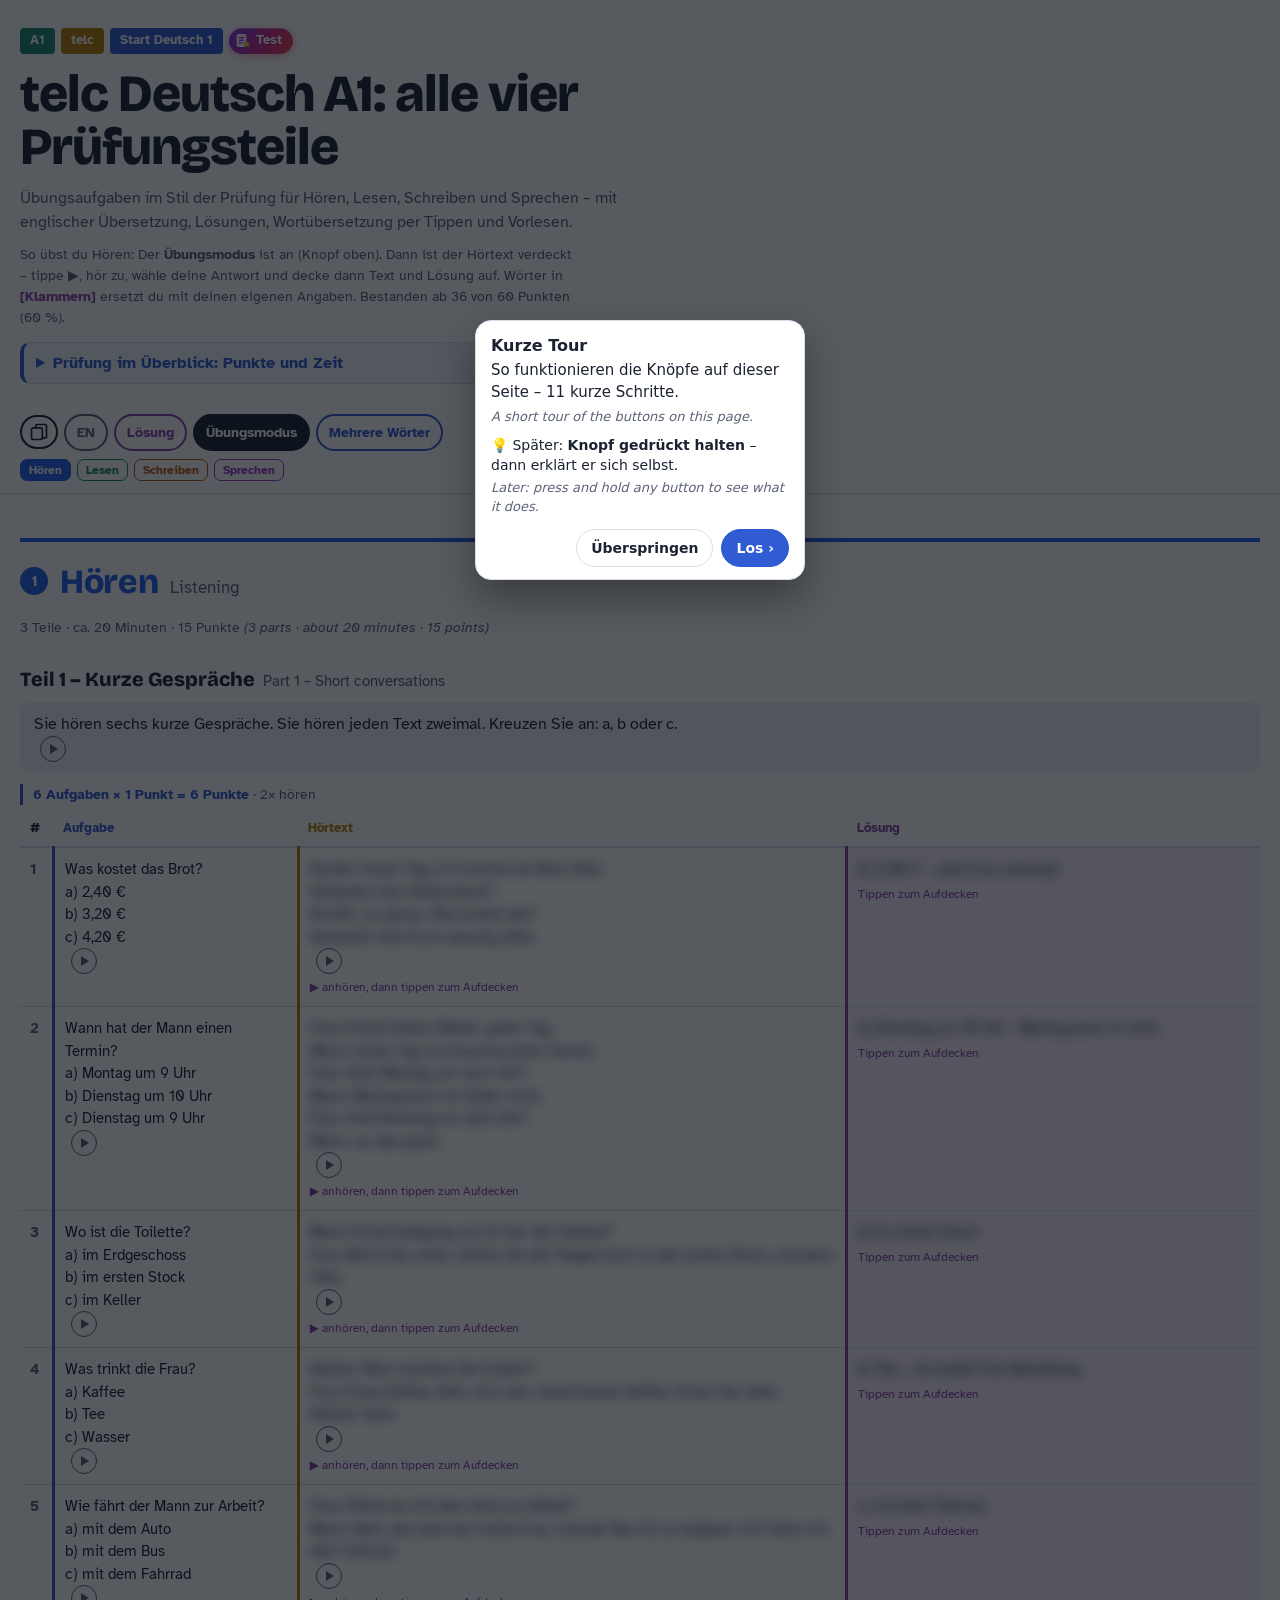
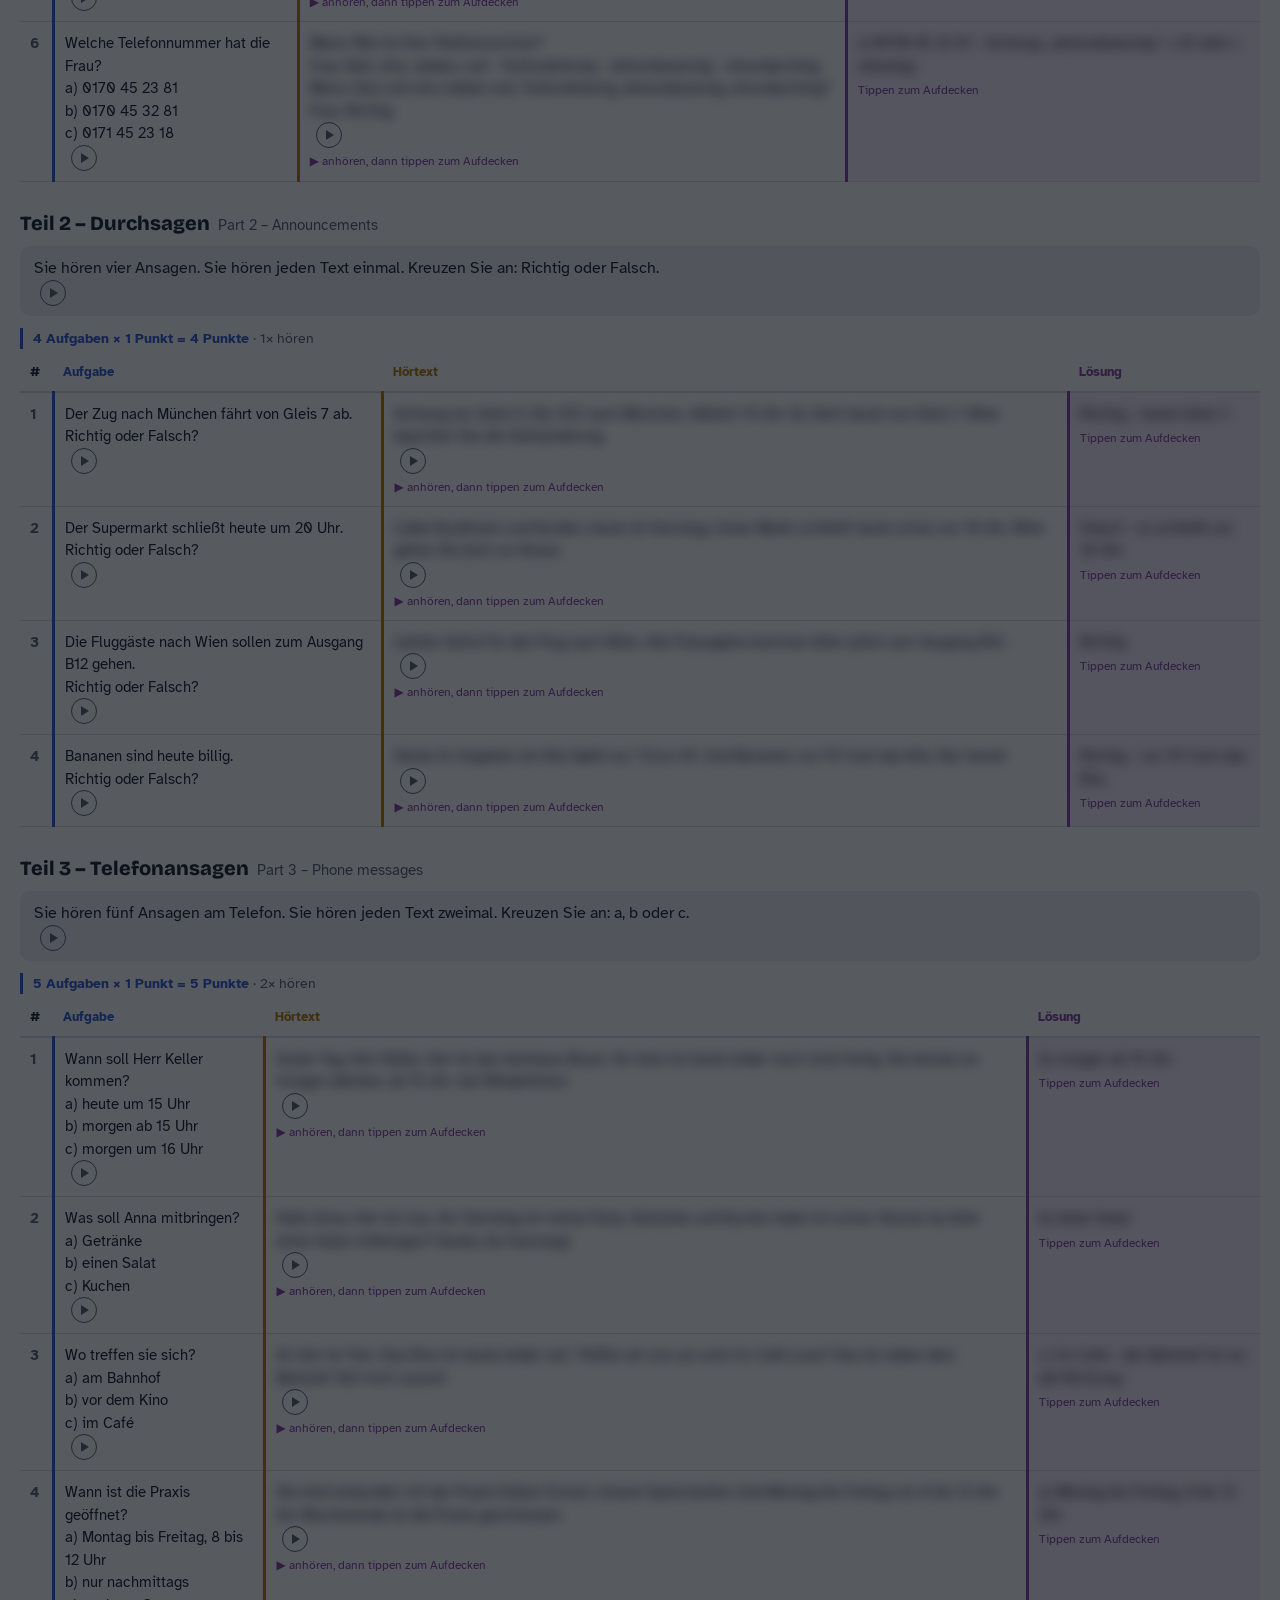
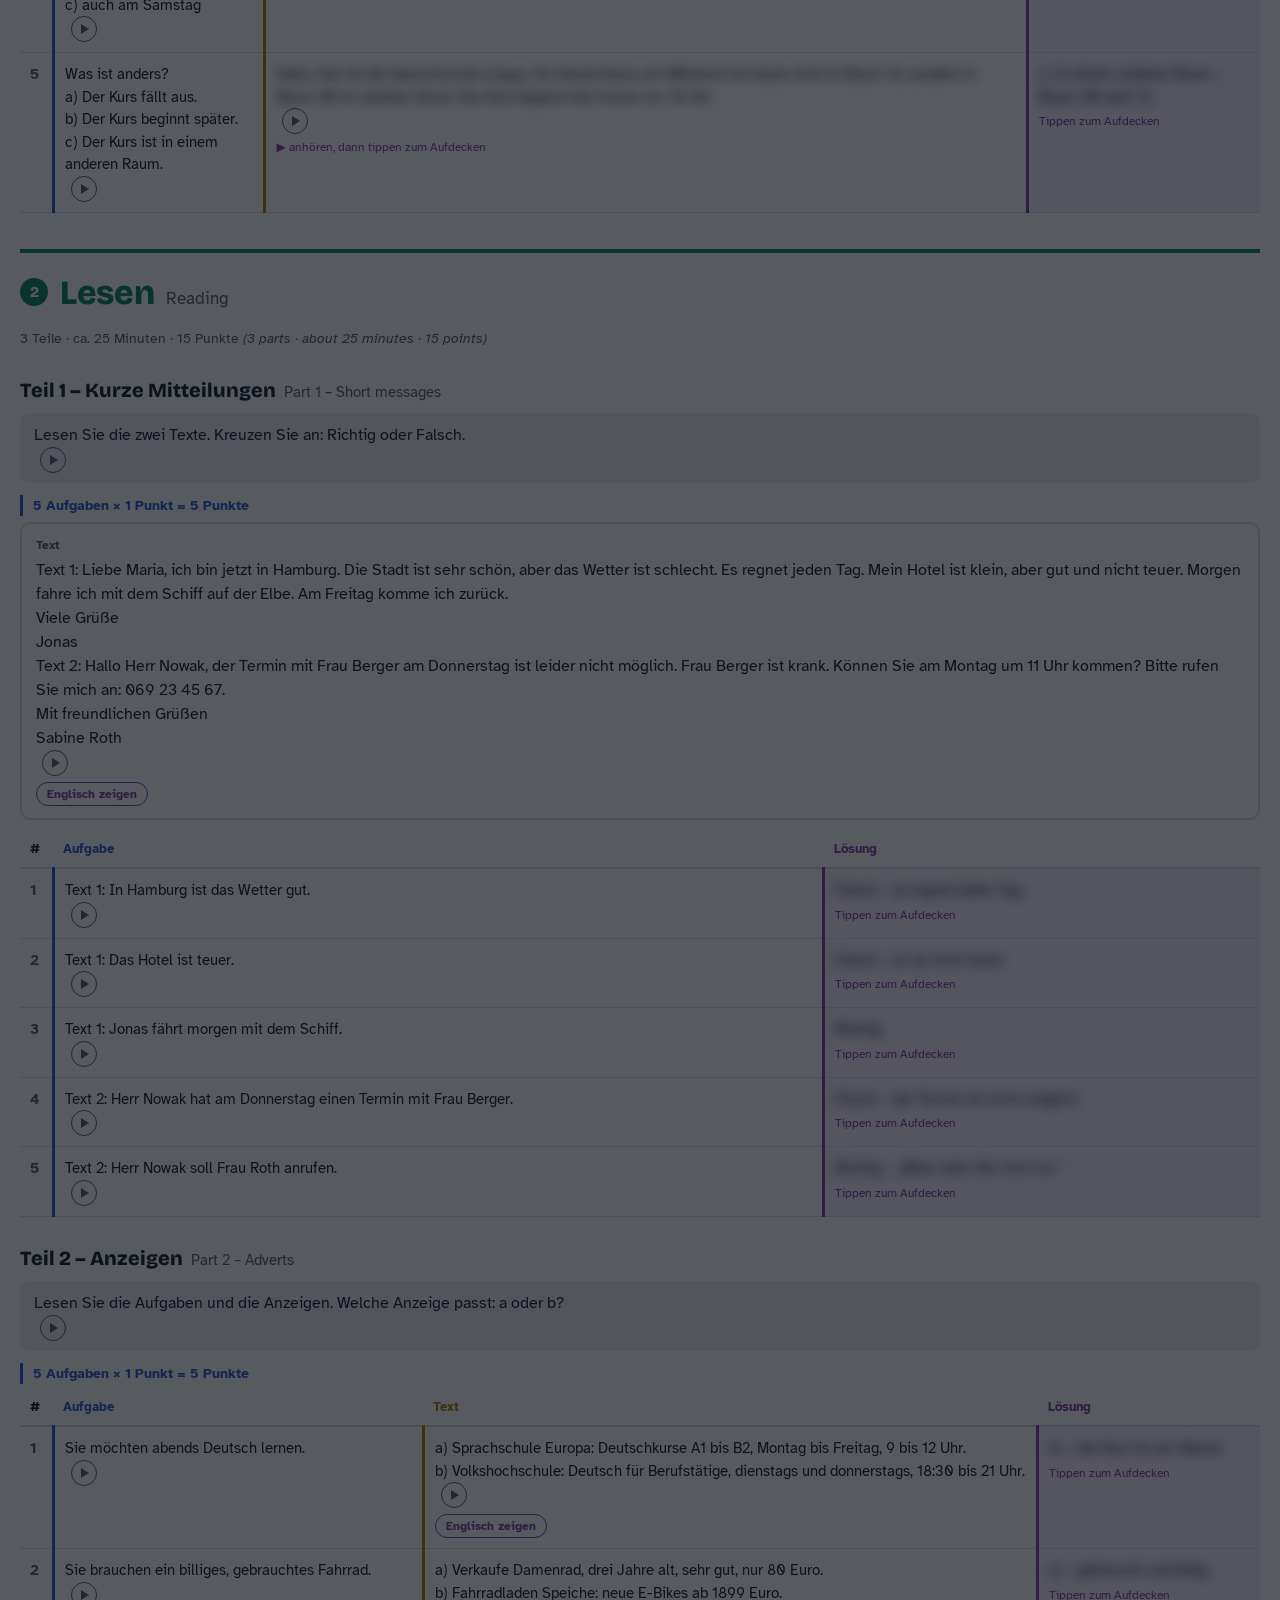
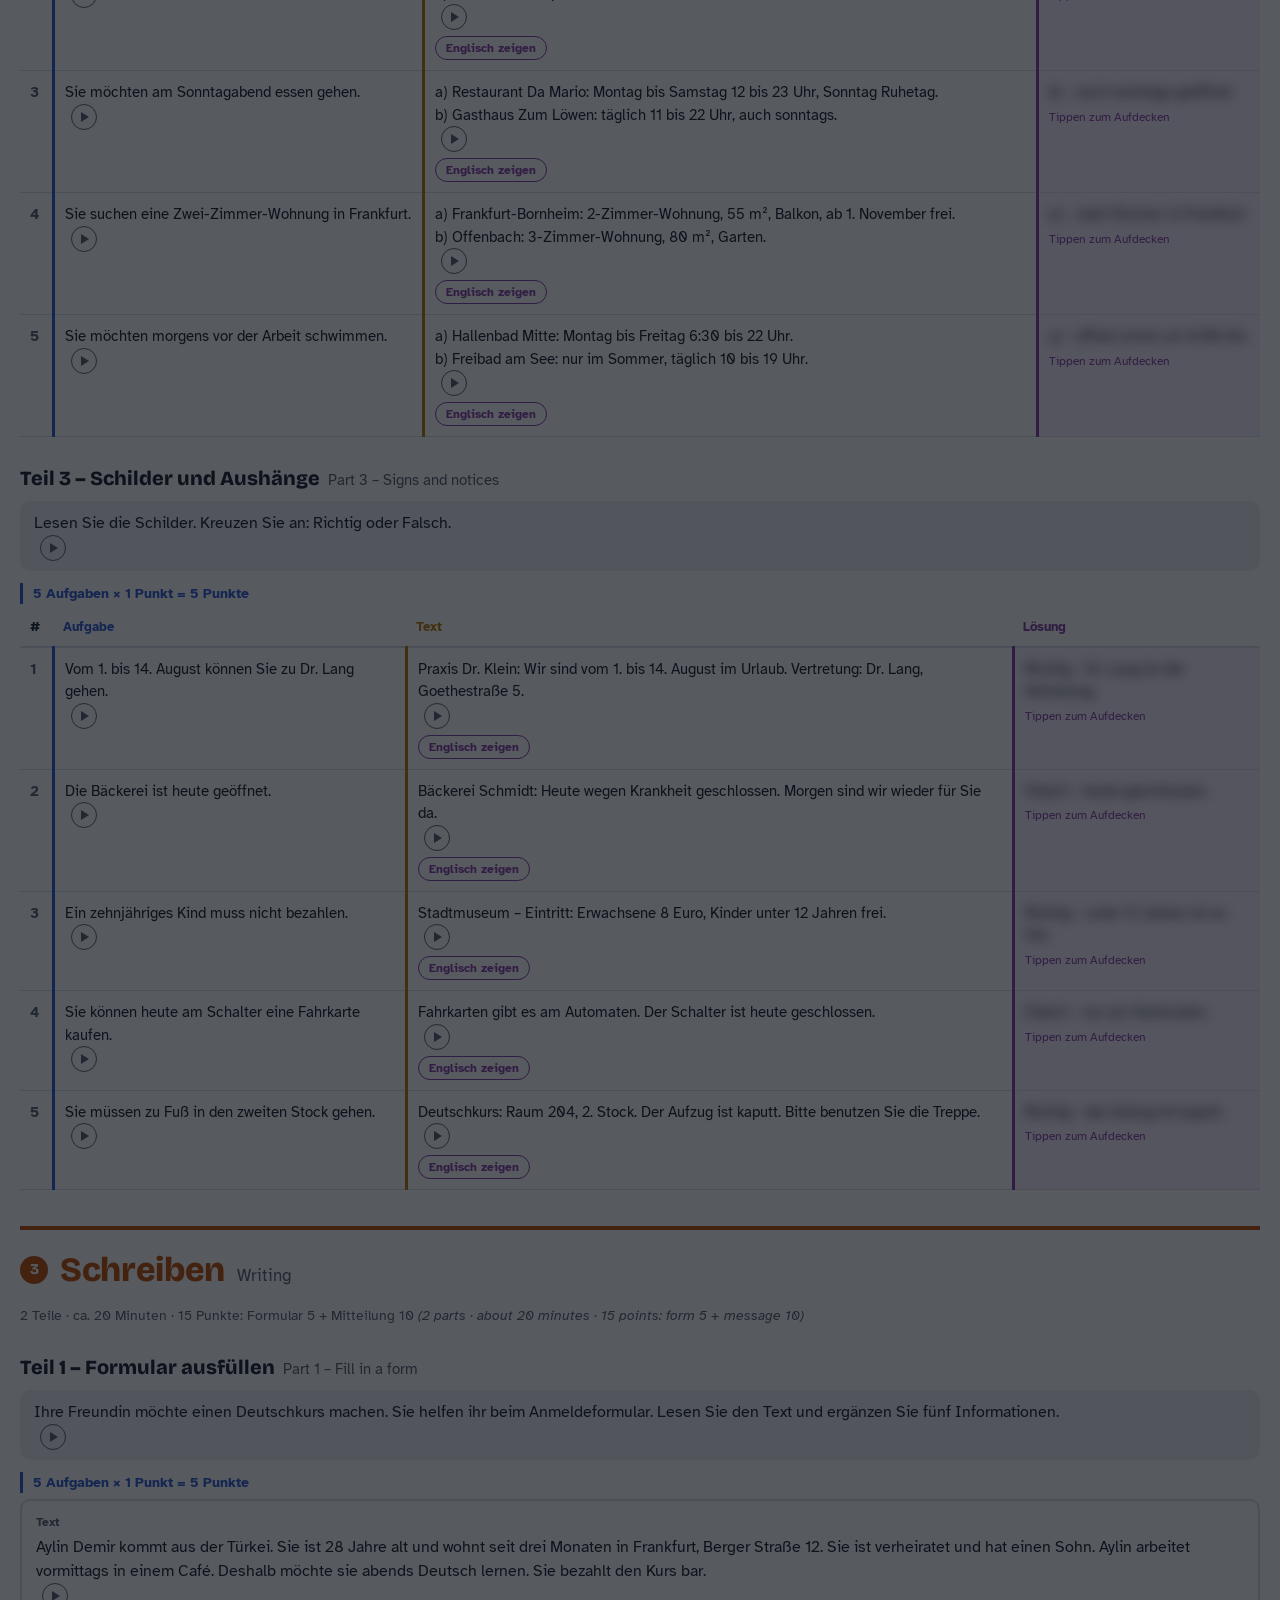
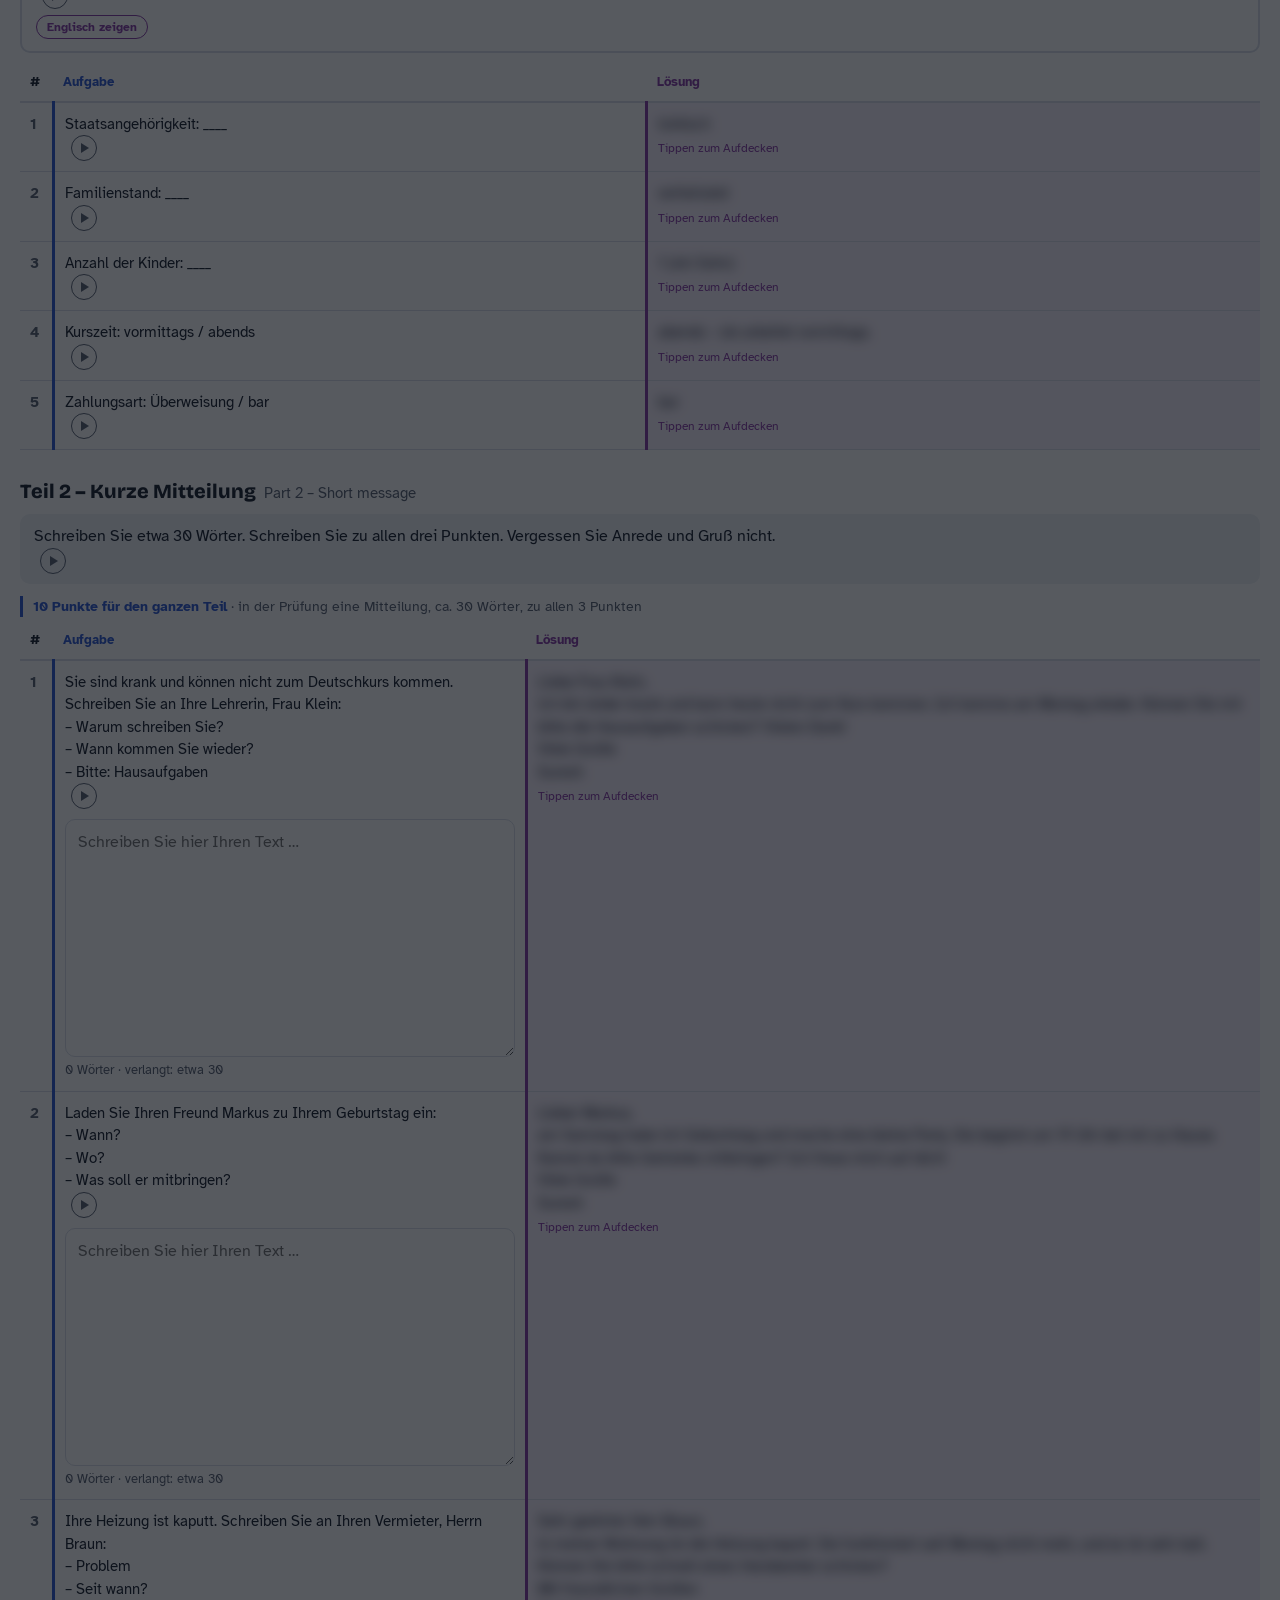
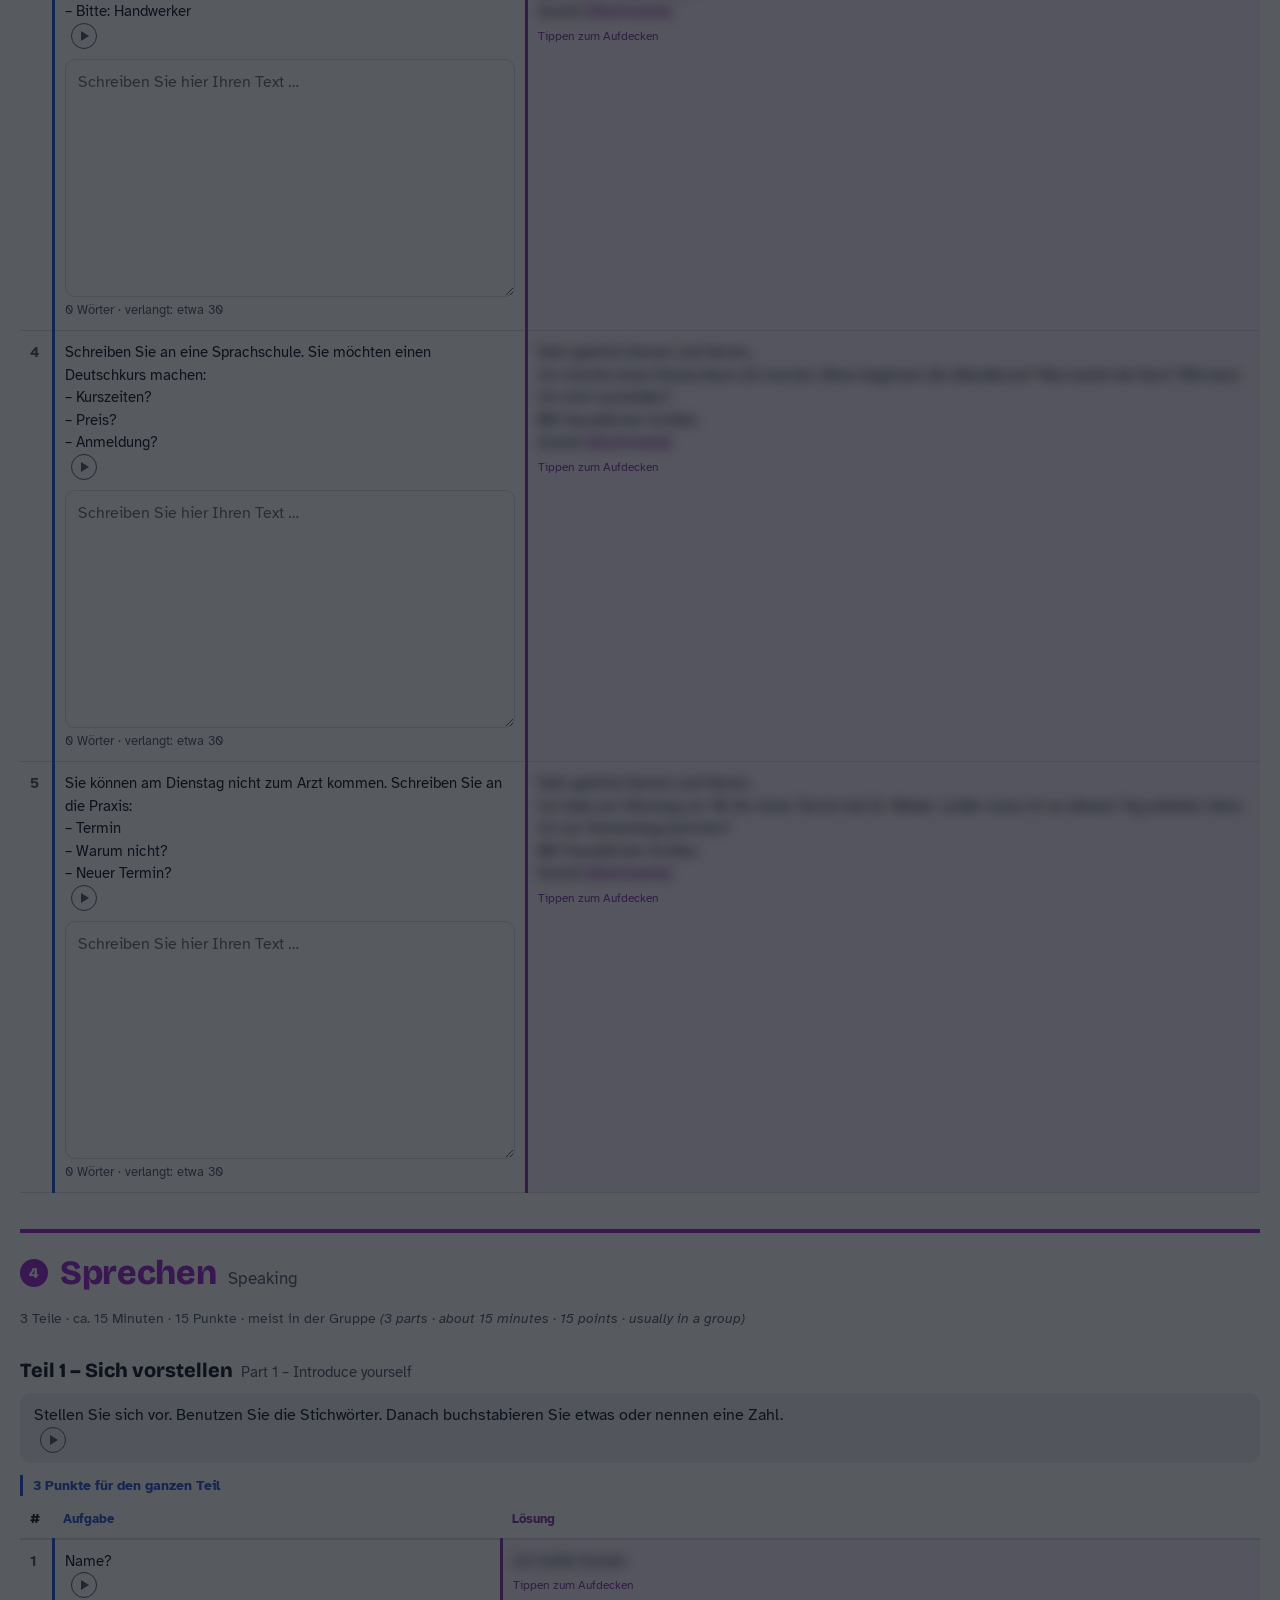
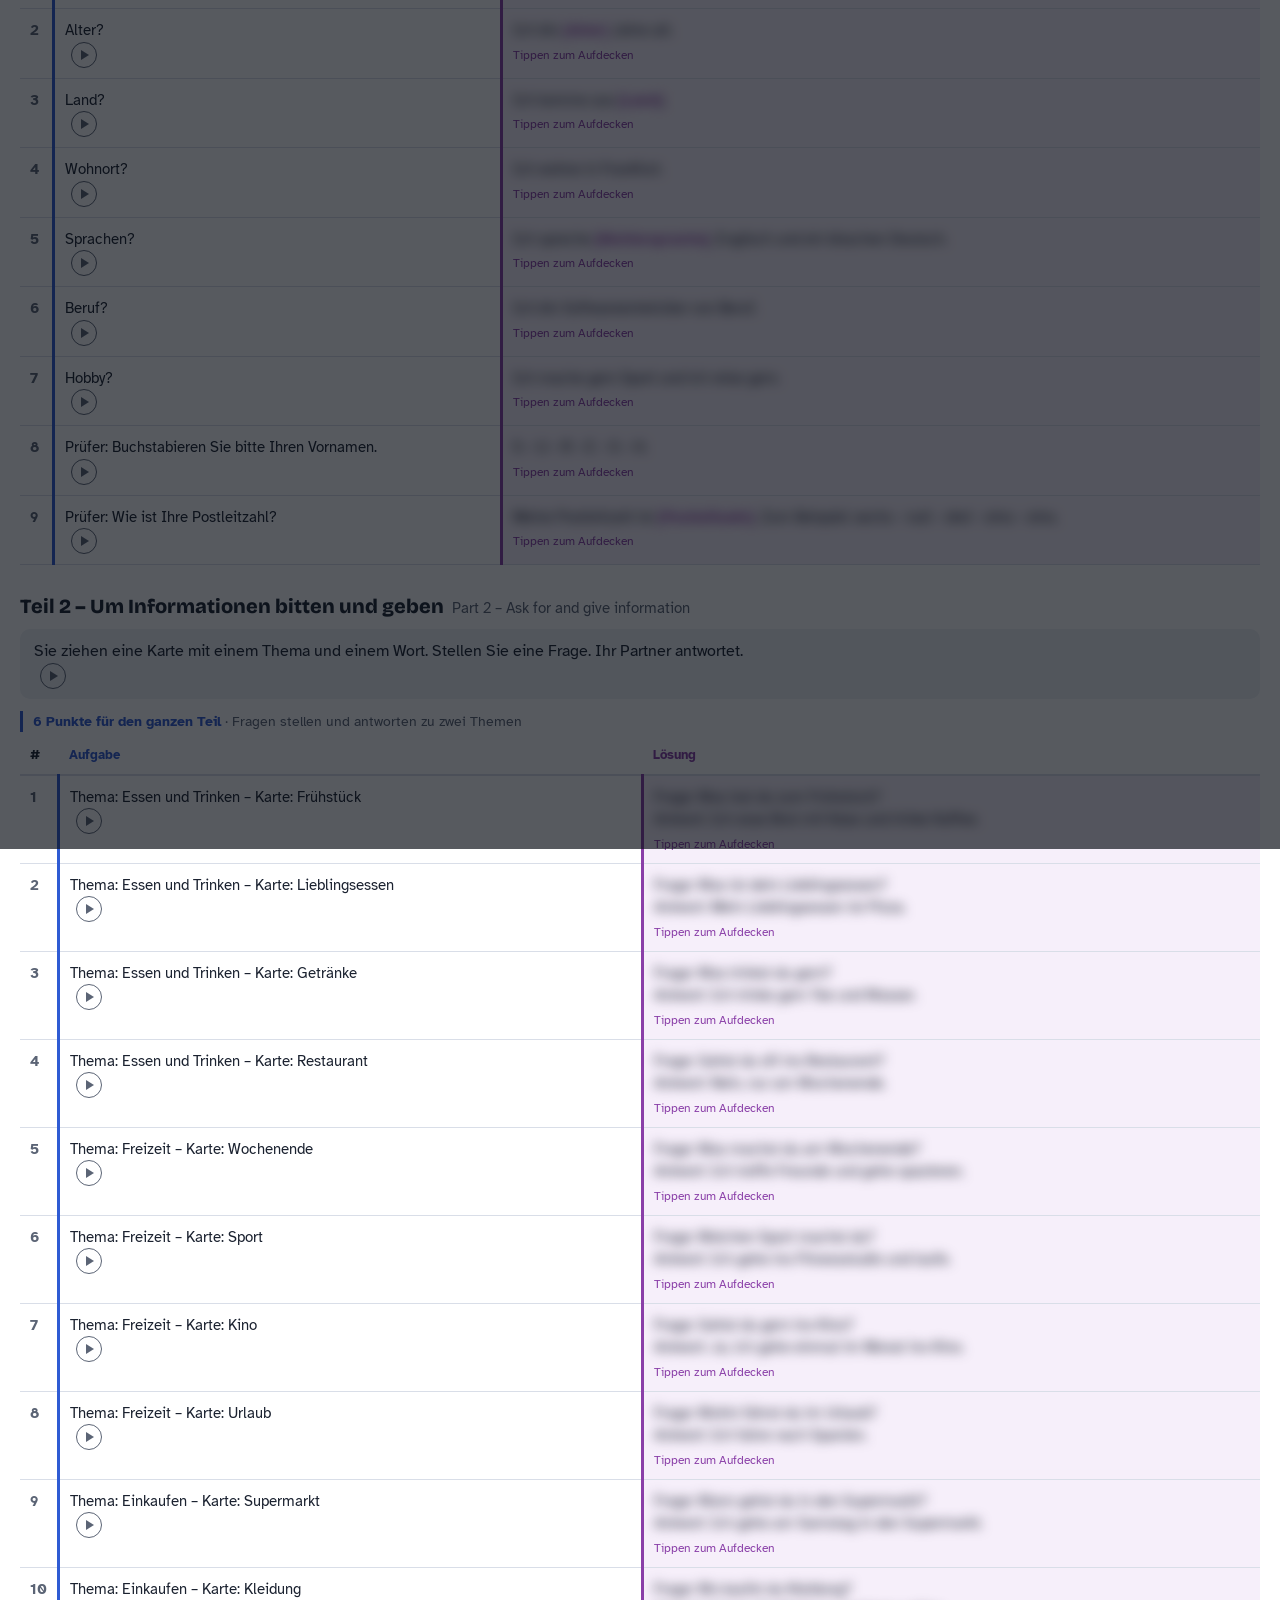
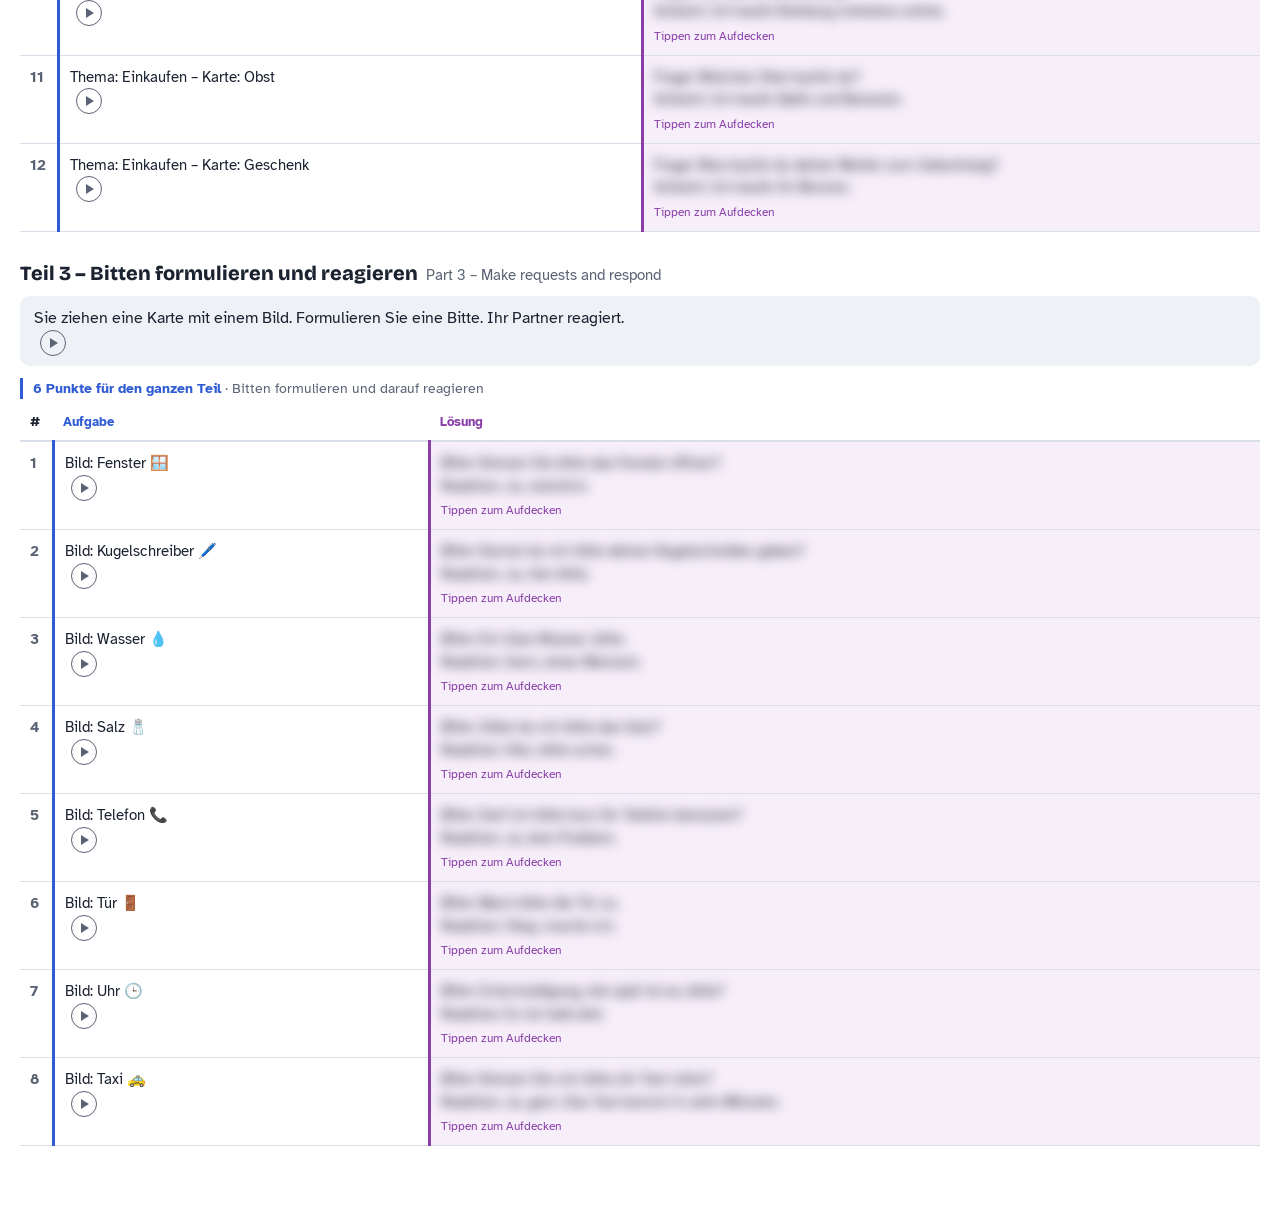
==== commit c5c5969a: "Help without buttons: press and hold + first-visit tour on every tab (1.37.0) - hilfe.js: Hilfe.setu" ====
--- a/a1.html
+++ b/a1.html
@@ -534,7 +534,17 @@
 /* ---- Modelltests (test.js): whole exams with a strict timer and marks ---- */
 const TZ=Pruefung({mount:main,level:"A1",tests:window.TESTS_A1,rate:()=>rate,scale:{factor:1,max:60,pass:36,grades:[[54,60,"sehr gut"],[48,53.5,"gut"],[42,47.5,"befriedigend"],[36,41.5,"ausreichend"]],rawLabel:"Punkten",note:"Wie bei telc Start Deutsch 1: jeder Prüfungsteil 15 Punkte, zusammen 60 – bestanden ab 36 Punkten (60 %). Sprechen wird automatisch aus deiner Aufnahme bewertet – du kannst jede Bewertung ändern."}});
 document.querySelector("header.hero .ladder").appendChild(TZ.entry);
-if(window.Hilfe)Hilfe({level:"A1",row:document.querySelector(".toggles"),cards:K.button,test:TZ.entry});
+if(window.Hilfe)Hilfe.setup({tab:"a1",tours:[{id:"page",steps:[
+ {sel:".fc-open",t:"Karten",de:"Eine Aufgabe pro Bildschirm – gut fürs Handy. ‹ › blättern, zweimal schnell tippen = erste bzw. letzte.",en:"Cards: one per screen; ‹ › to move."},
+ {sel:'.tg[data-k="en"]',t:"EN",de:"Englisch für alle Aufgaben ein oder aus. Jeder Satz hat außerdem seinen eigenen Englisch-Knopf.",en:"English for everything on or off."},
+ {sel:'.tg[data-k="ans"]',t:"Lösung",de:"An: alle Lösungen offen. Aus: im Übungsmodus deckst du jede Lösung selbst auf.",en:"On: all answers open. Off: uncover them yourself."},
+ {sel:"#pr",t:"Übungsmodus",de:"Hörtexte und Lösungen sind verdeckt: ▶ hören, antworten, dann tippen zum Aufdecken.",en:"Texts and answers covered – listen, answer, tap to uncover."},
+ {sel:"#mw",t:"Mehrere Wörter",de:"Mehrere Wörter in einem Satz antippen, dann „Übersetzen“ – für Ausdrücke.",en:"Tap several words, then translate – for phrases."},
+ {sel:".tz-entry",t:"Test",de:"Ganze Prüfung mit Zeit und Punkten – auch Teil für Teil, später weitermachen.",en:"Mock exam with time and marks."},
+ {sel:"#nav a",t:"Hören · Lesen · Schreiben · Sprechen",de:"Springt zum Prüfungsteil; der Teil, den du gerade liest, ist ausgefüllt.",en:"Jump to a part of the exam.",hold:false},
+ {sel:"button.say",t:"▶ Vorlesen",de:"Liest den Text vor; noch einmal tippen = Stopp. Langsamer: ⋯ oben → Tempo.",en:"Read aloud; tap again to stop. Speed: ⋯ → Tempo."},
+ {sel:".trb",t:"Englisch zeigen",de:"Übersetzung nur für diesen einen Satz.",en:"English for this sentence."},
+ {sel:".w",t:"Wort antippen",de:"Tippe ein Wort an: Übersetzung, bei Nomen mit Artikel und Plural.",en:"Tap a word for its translation.",hold:false},{sel:".ph",t:"[Platzhalter]",de:"Hier gehören deine Angaben hin – einmal unter ⋯ → Meine Angaben eintragen, dann stehen sie überall.",en:"Placeholders: enter your details under ⋯ → Meine Angaben.",hold:false}]}]});
 document.getElementById("px").addEventListener("click",K.sync);
 
 /* ---- search ---- */
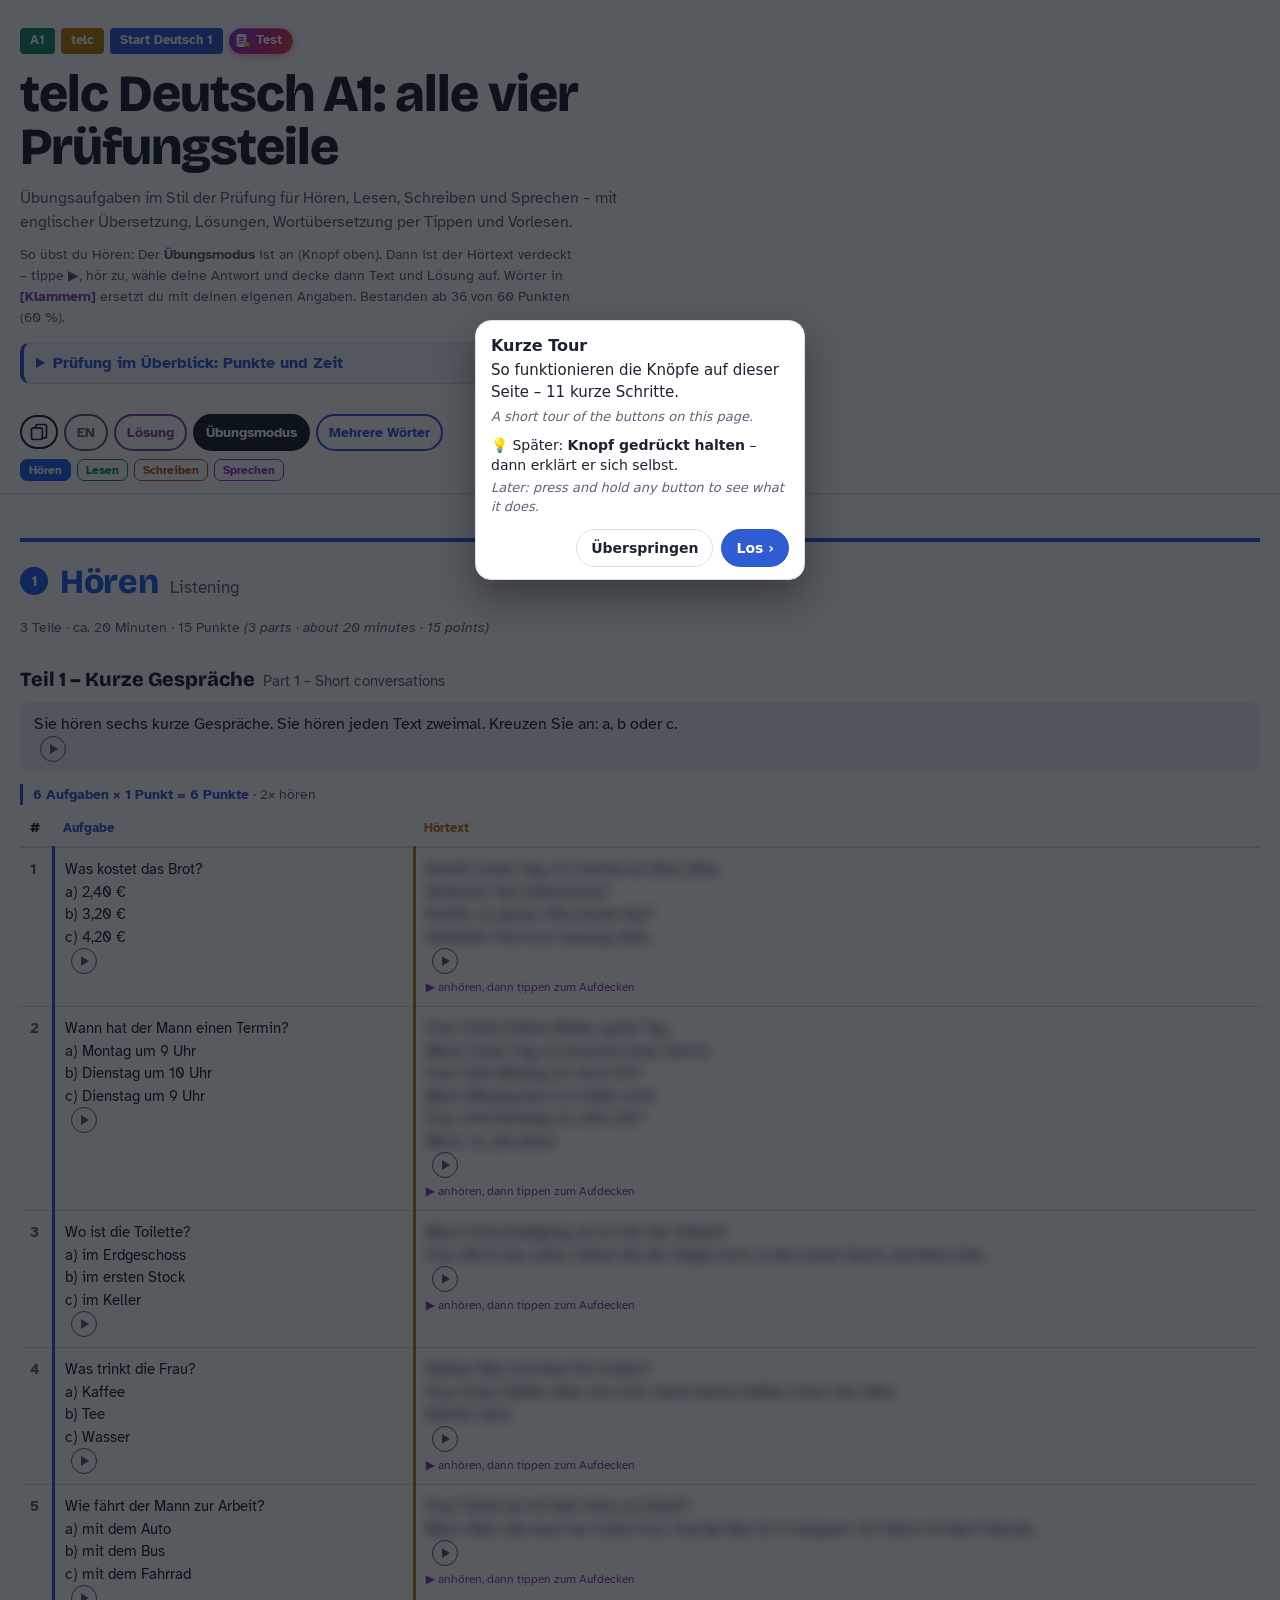
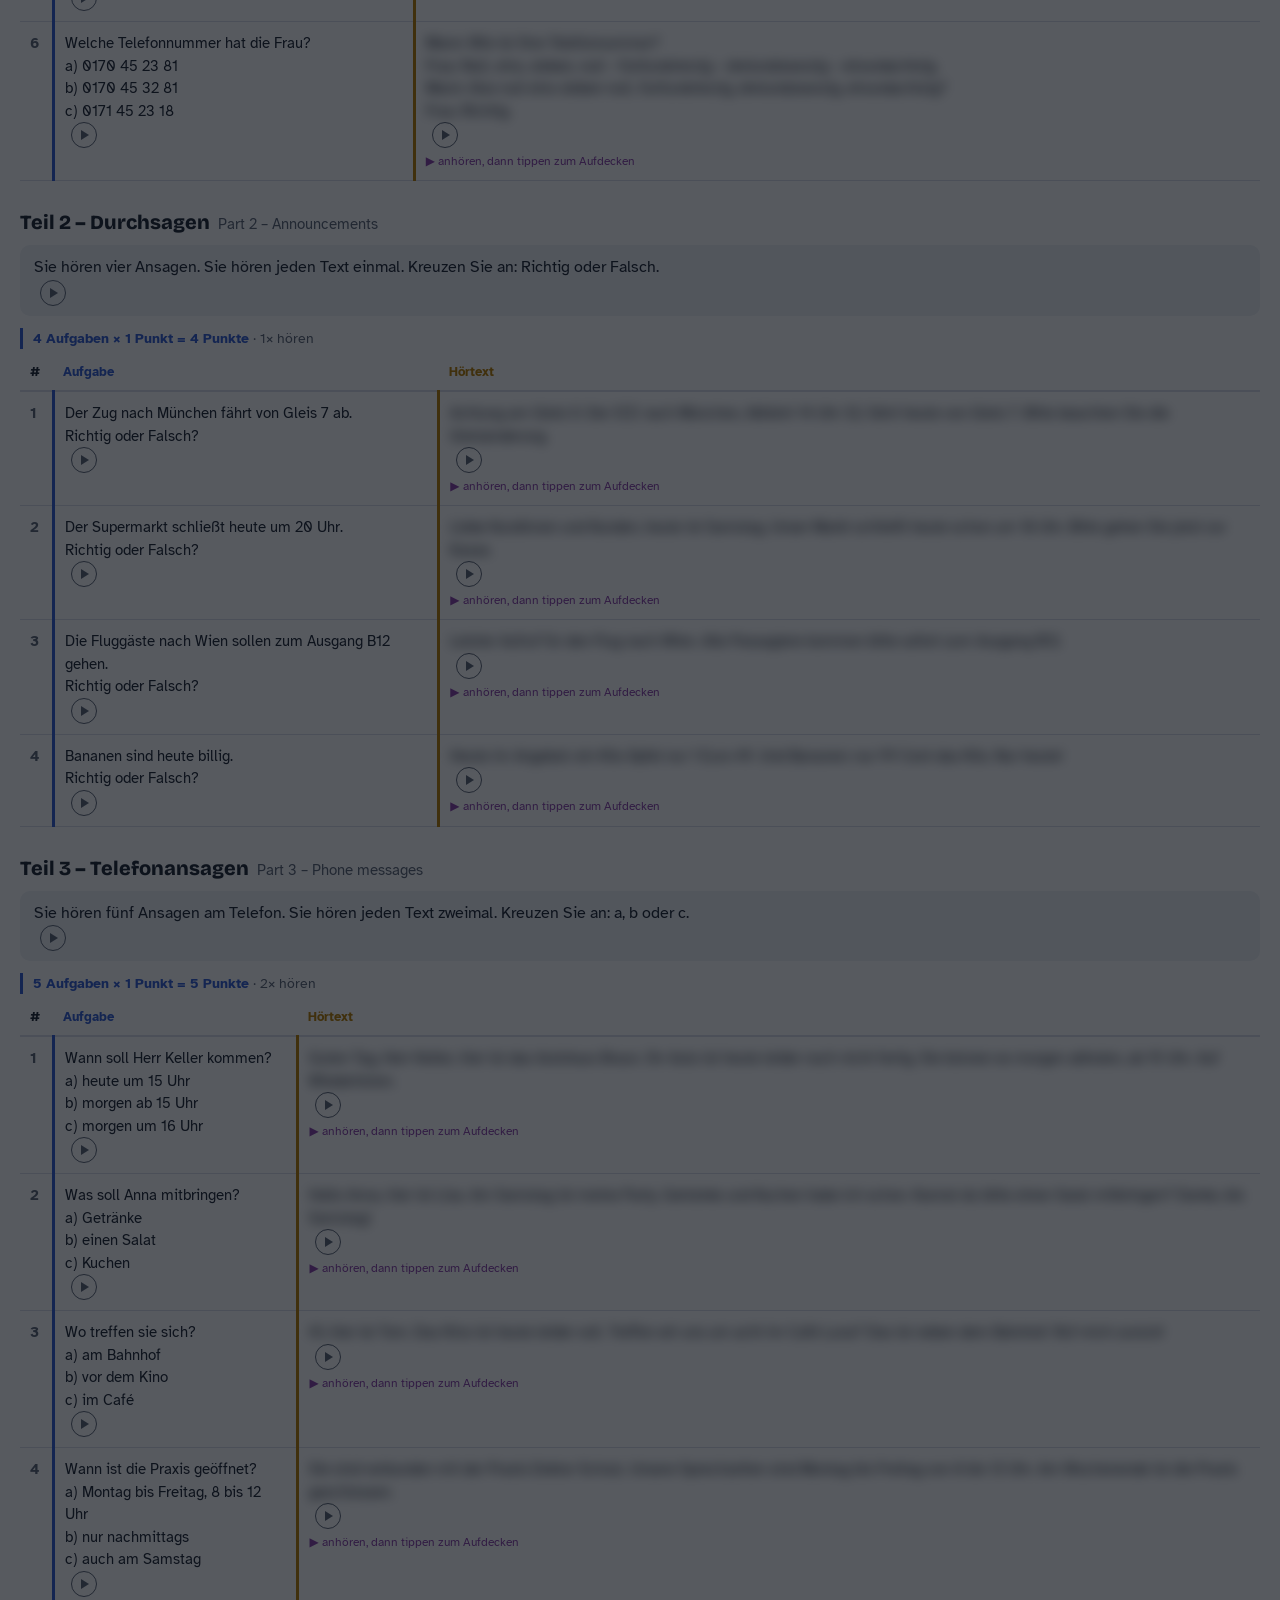
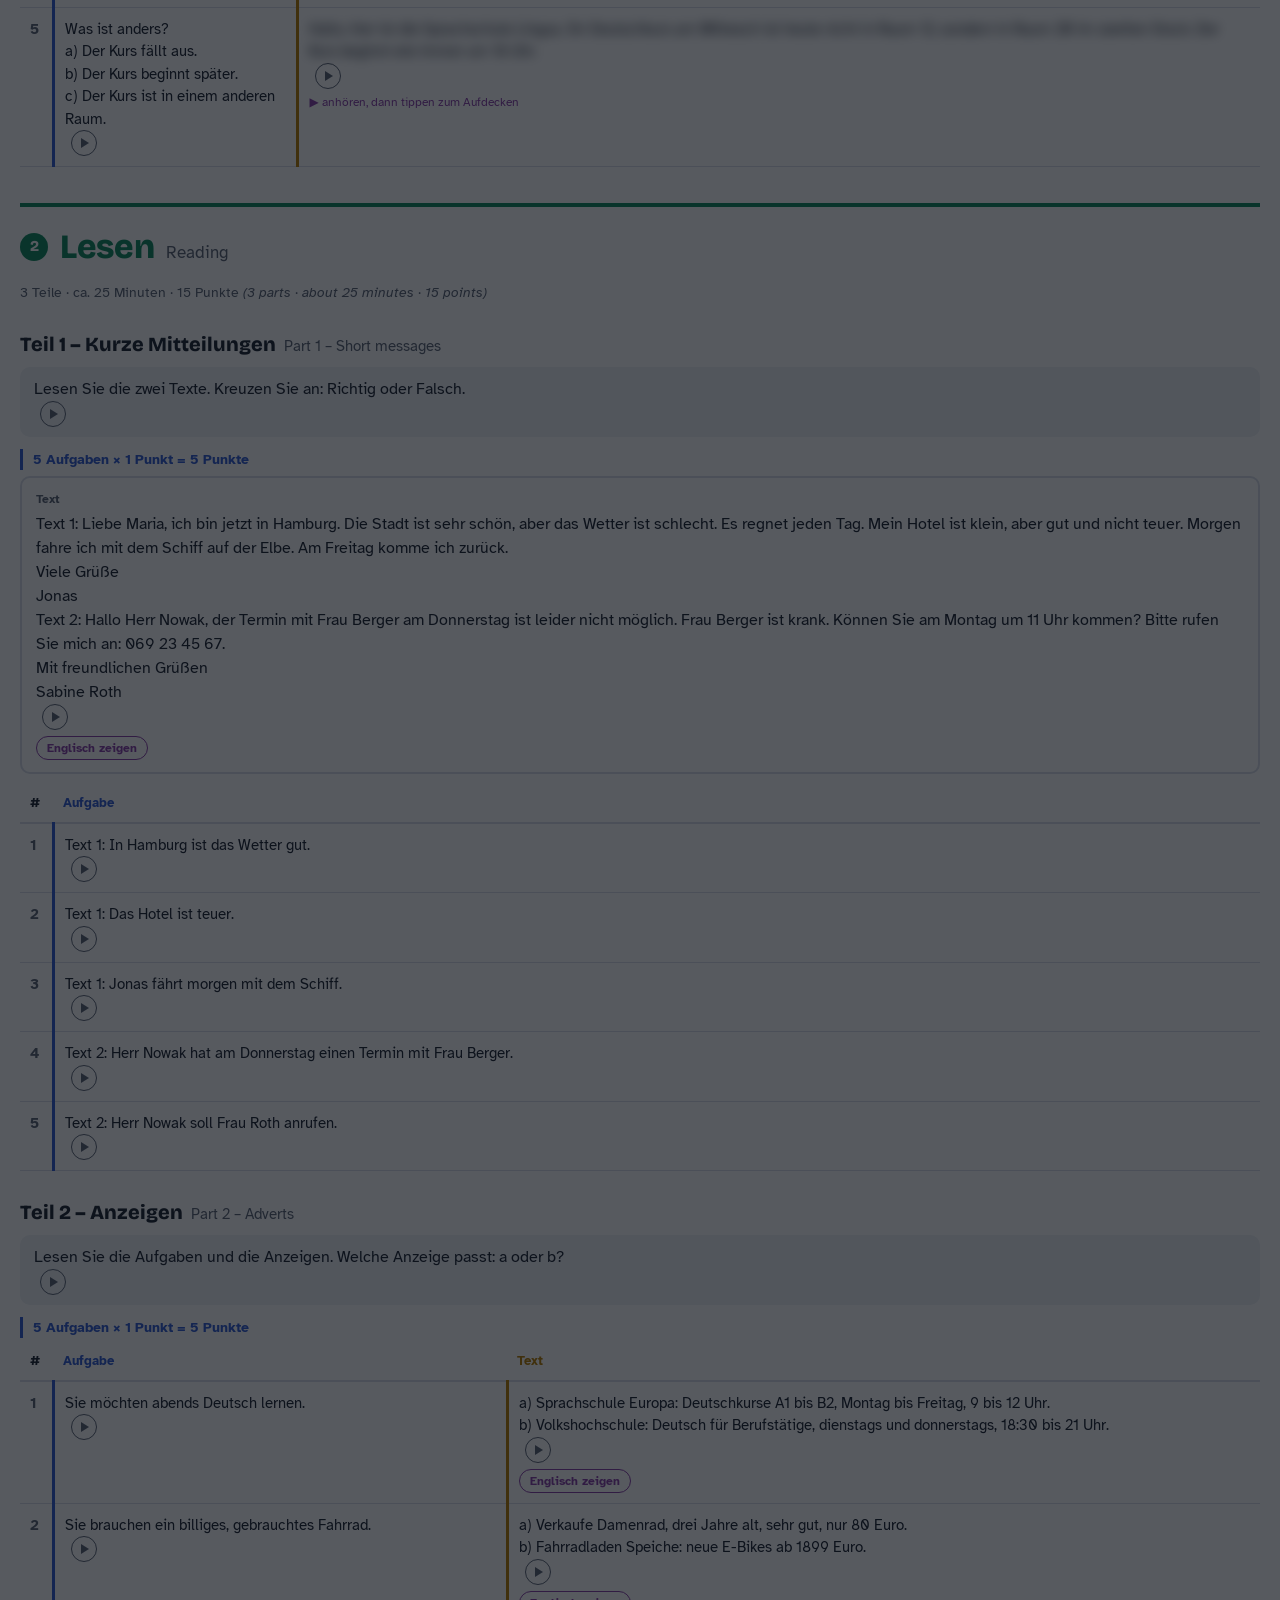
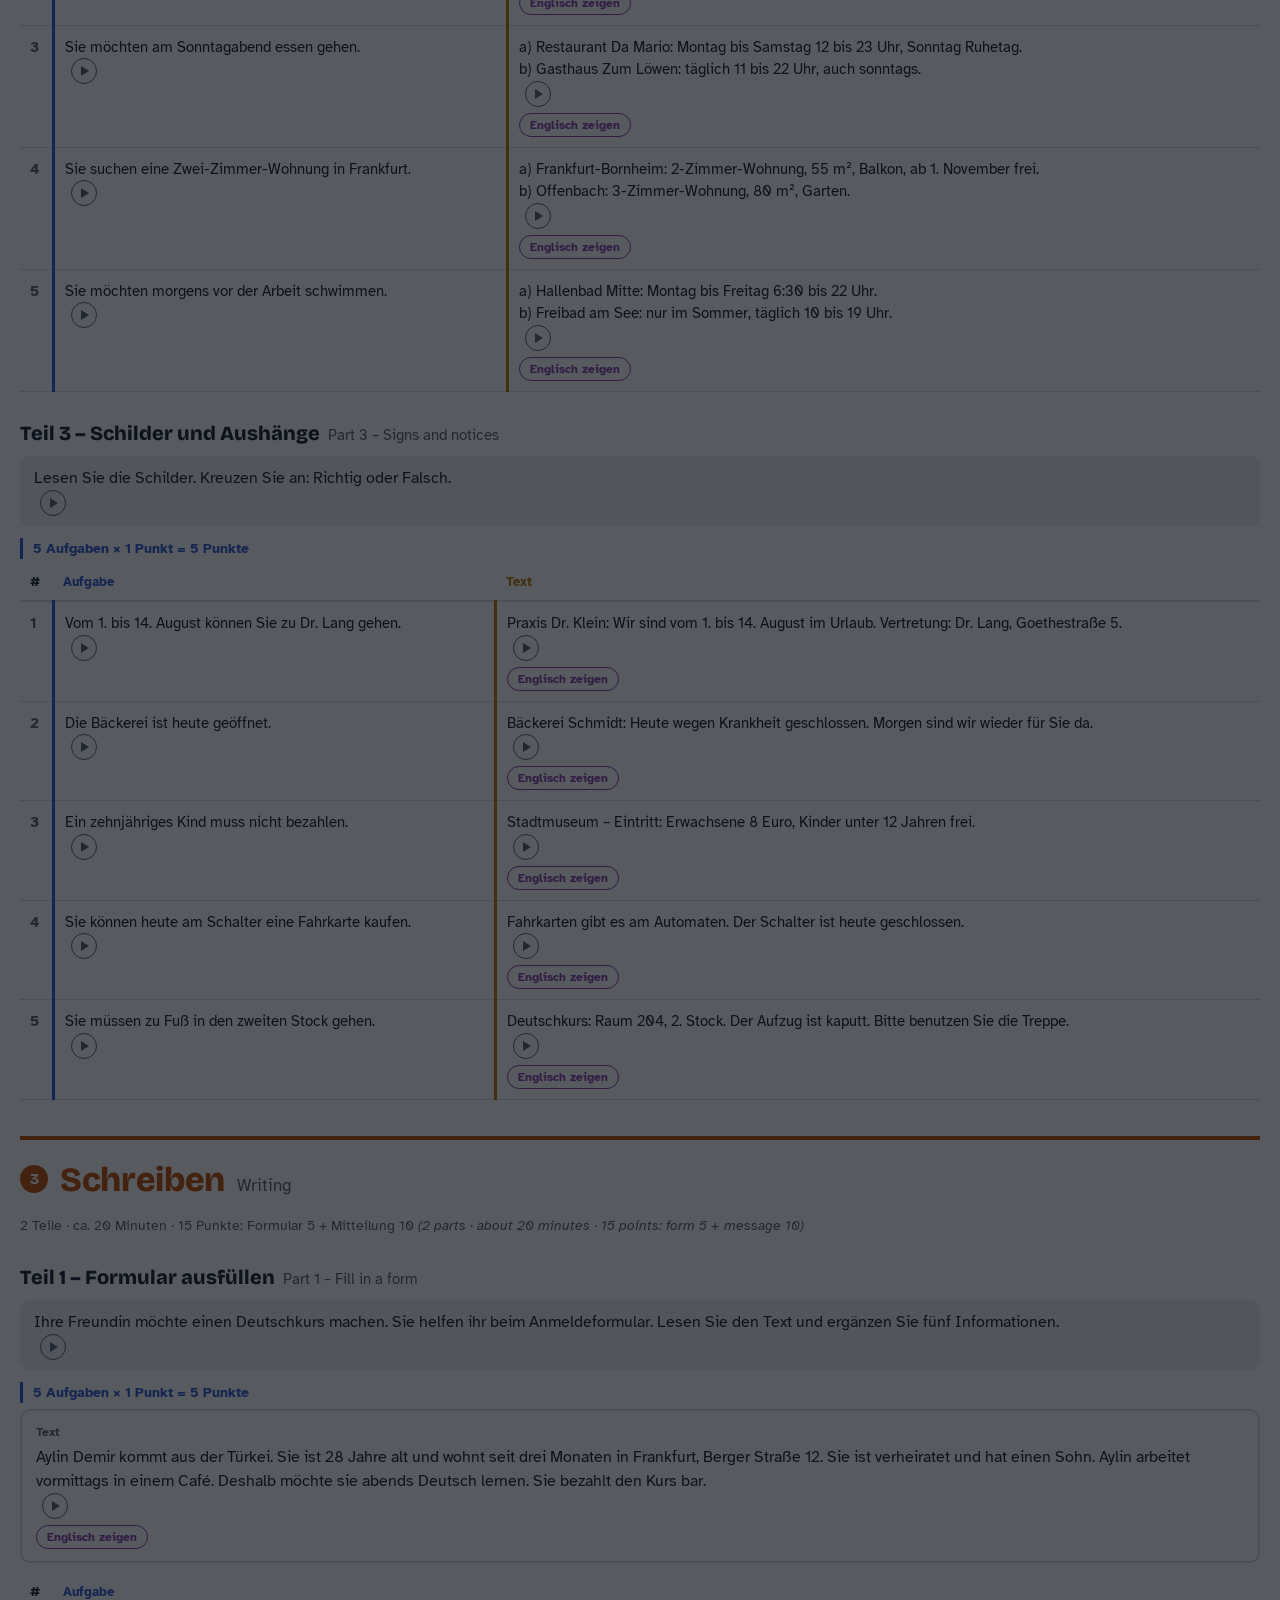
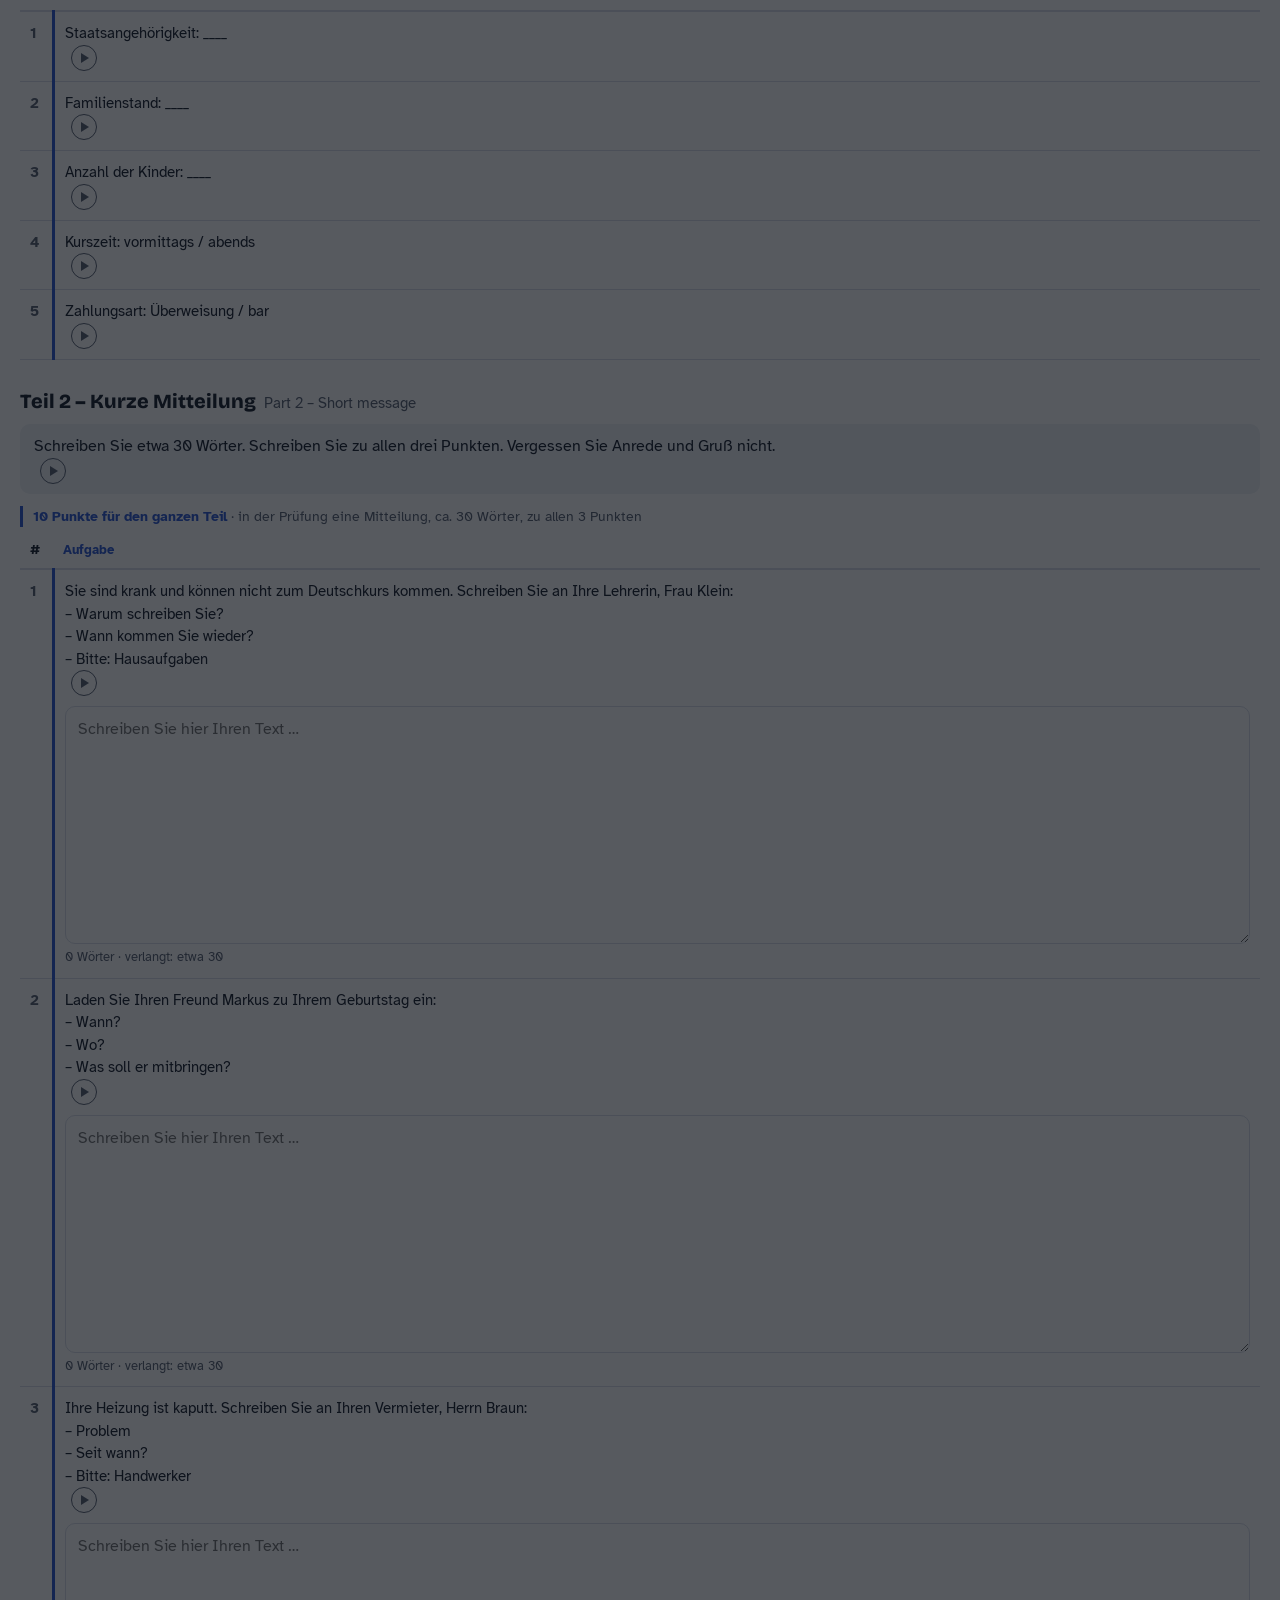
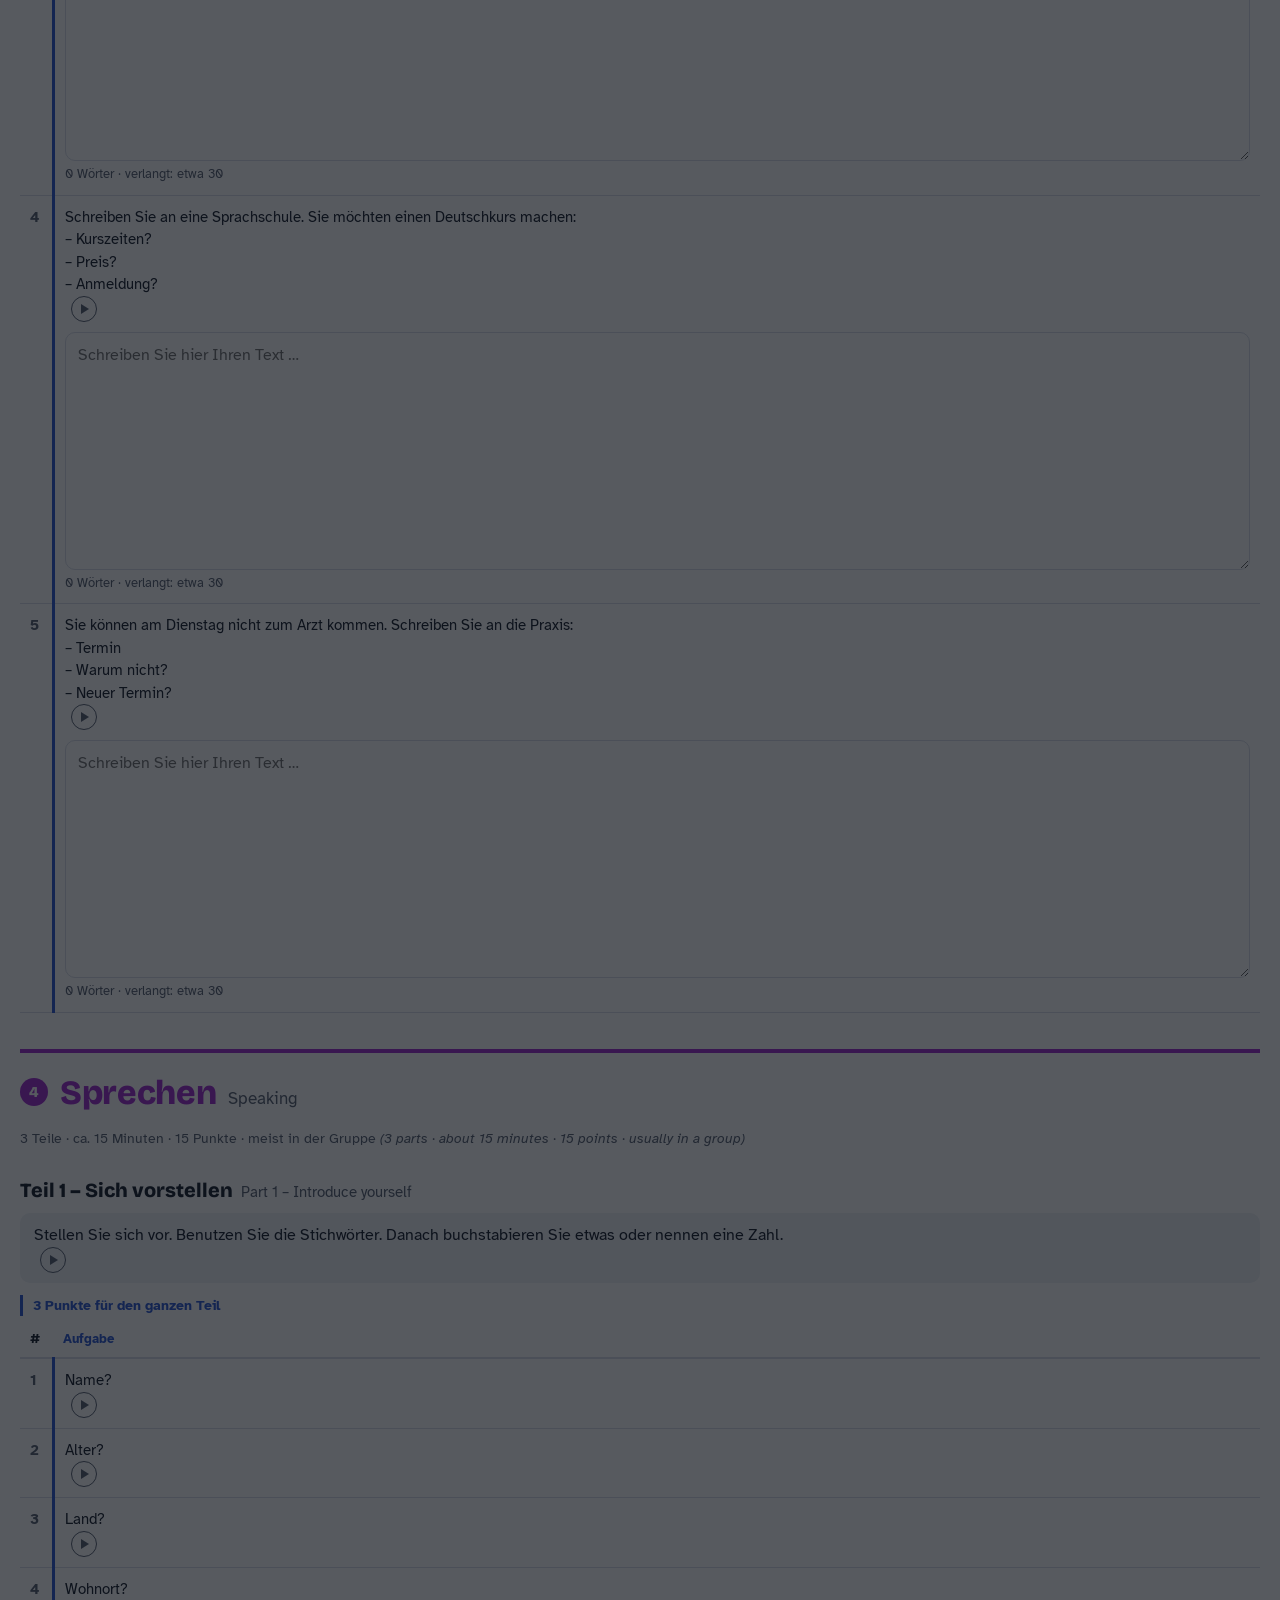
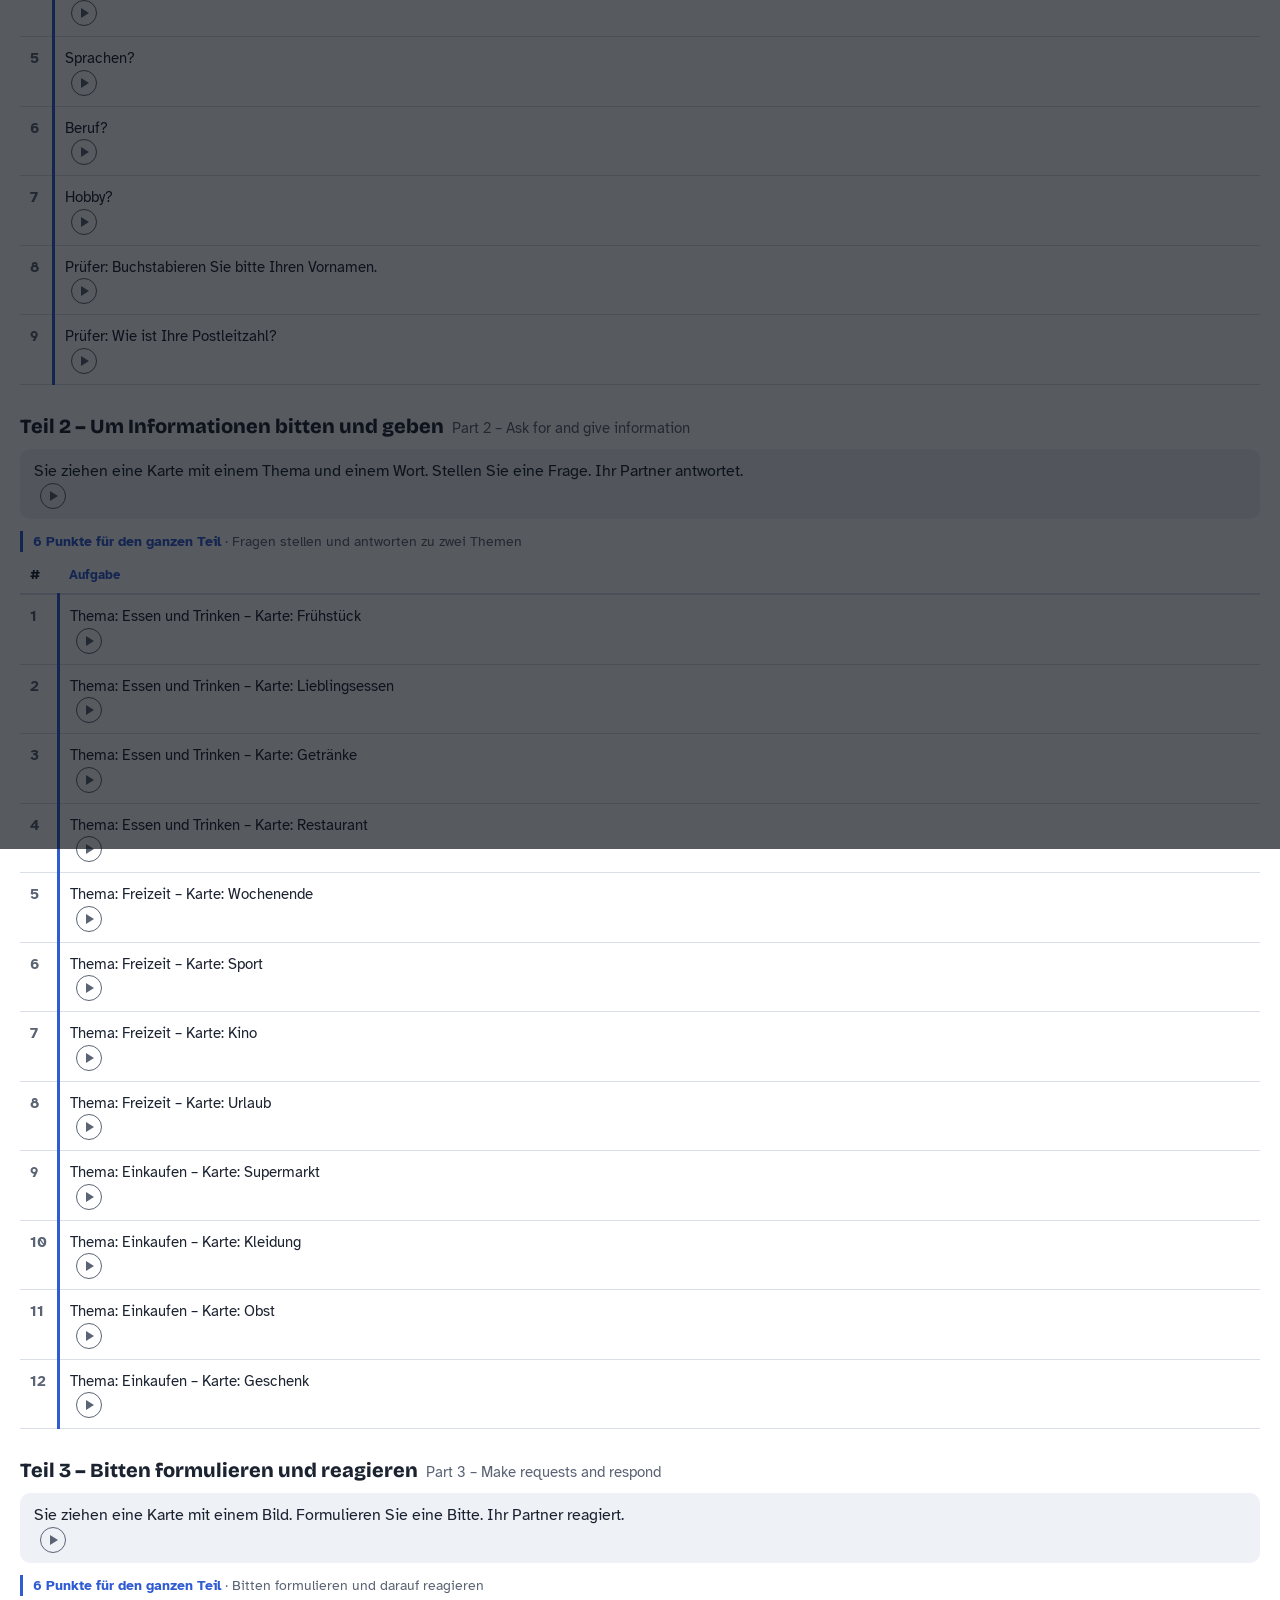
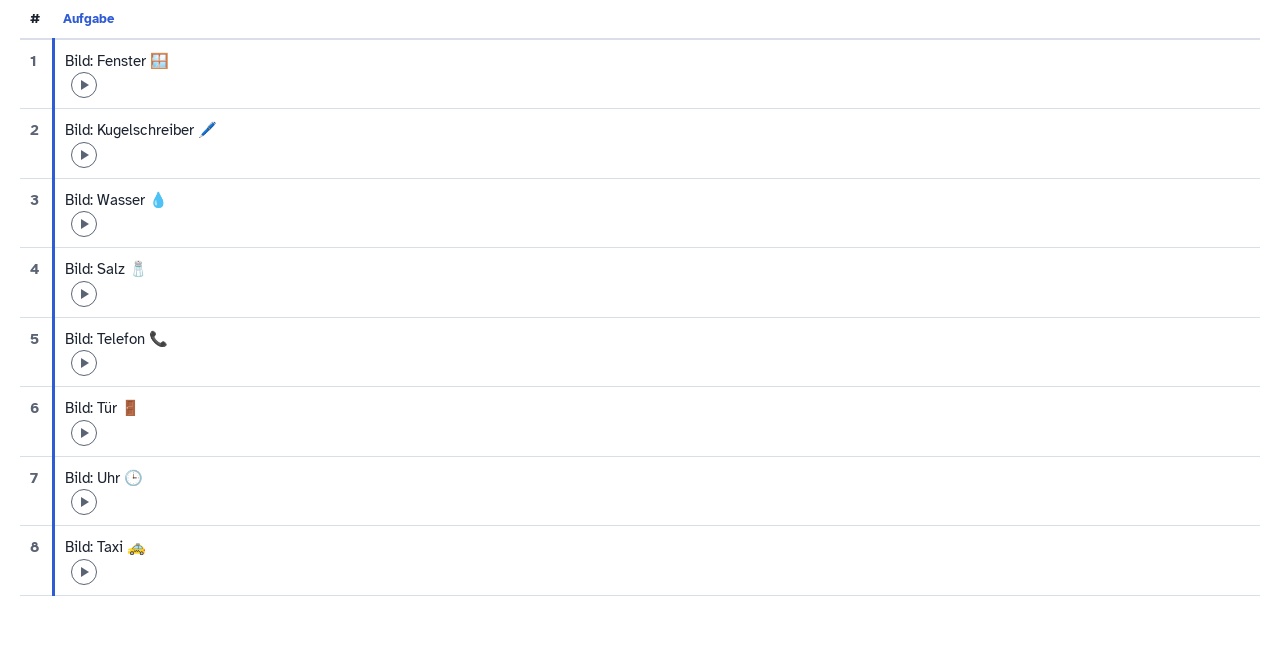
==== commit c3dae75e: "A1/B1: Lösung off hides the solution, also in Übungsmodus (1.37.1) Lösung off = no solution at all (" ====
--- a/a1.html
+++ b/a1.html
@@ -56,15 +56,15 @@
 td.c-a1{border-left:3px solid var(--a1)}
 td.c-ans{background:var(--ansbg);border-left:3px solid var(--ans)}
 .ph{color:var(--ans);font-weight:700}
-body.hide-en .c-en,body.hide-b1 .c-b1,body.hide-a2 .c-a2,body.hide-a1 .c-a1,body.hide-ans:not(.practice) .c-ans{display:none}
-body.practice.hide-ans td.c-ans .t{filter:blur(6px);cursor:pointer;user-select:none;transition:filter .2s}
-body.practice.hide-ans td.c-ans.shown .t{filter:none}
-body.practice.hide-ans td.c-ans:not(.shown)::after{content:"Tippen zum Aufdecken";display:block;font-size:12px;color:var(--ans);margin-top:4px}
+body.hide-en .c-en,body.hide-b1 .c-b1,body.hide-a2 .c-a2,body.hide-a1 .c-a1,body.hide-ans .c-ans{display:none}
+body.practice td.c-ans .t{filter:blur(6px);cursor:pointer;user-select:none;transition:filter .2s}
+body.practice td.c-ans.shown .t{filter:none}
+body.practice td.c-ans:not(.shown)::after{content:"Tippen zum Aufdecken";display:block;font-size:12px;color:var(--ans);margin-top:4px}
 
 td.c-ans .tr{display:none;margin-top:6px;padding-top:6px;border-top:1px dashed var(--ans);color:var(--muted);font-style:italic}
 td.c-ans.en-on .tr{display:block}
 .trb{display:block;margin-top:6px;font:inherit;font-size:12px;font-weight:700;color:var(--ans);background:none;border:1px solid var(--ans);border-radius:999px;padding:2px 10px;cursor:pointer}
-body.practice.hide-ans td.c-ans:not(.shown) .trb{display:none}
+body.practice td.c-ans:not(.shown) .trb{display:none}
 .w{cursor:pointer;border-radius:3px;transition:background .15s}
 @media (hover:hover){.w:hover{background:var(--surface)}}
 .w.sel{background:var(--b1);color:#fff}
@@ -83,7 +83,7 @@
 .say.on::before{border:none;width:8px;height:8px;background:currentColor;margin:0}
 td.c-b1 .say{color:var(--b1)}td.c-a2 .say{color:var(--a2)}td.c-a1 .say{color:var(--a1)}td.c-ans .say{color:var(--ans)}td.c-ans .say.on{color:#fff}
 body.no-tts .say,body.no-tts #sp{display:none}
-body.practice.hide-ans td.c-ans:not(.shown) > .say{display:none}
+body.practice td.c-ans:not(.shown) > .say{display:none}
 .w.pk{background:var(--a2);color:#fff}
 .pact{display:flex;gap:8px;margin-top:10px;flex-wrap:wrap}
 .pbtn{font:inherit;font-size:14px;font-weight:700;padding:6px 14px;border-radius:999px;border:2px solid var(--b1);background:var(--b1);color:#fff;cursor:pointer}
@@ -116,11 +116,11 @@
 th.c-tx,td.c-tx::before{color:var(--a2)}
 td.c-de{border-left:3px solid var(--b1)}
 th.c-de,td.c-de::before{color:var(--b1)}
-body.practice .rv:not(.shown):not(.c-ans) > .s,body.practice.hide-ans .rv.c-ans:not(.shown) > .s{filter:blur(6px);user-select:none;cursor:pointer}
-body.practice .rv:not(.shown):not(.c-ans)::after,body.practice.hide-ans .rv.c-ans:not(.shown)::after{content:"Tippen zum Aufdecken";display:block;font-size:12px;color:var(--ans);margin-top:4px}
+body.practice .rv:not(.shown) > .s{filter:blur(6px);user-select:none;cursor:pointer}
+body.practice .rv:not(.shown)::after{content:"Tippen zum Aufdecken";display:block;font-size:12px;color:var(--ans);margin-top:4px}
 body.practice .rv.hear:not(.shown)::after{content:"▶ anhören, dann tippen zum Aufdecken"}
-body.practice .rv:not(.shown):not(.c-ans) > .trb,body.practice.hide-ans .rv.c-ans:not(.shown) > .trb,body.practice .rv:not(.shown):not(.c-ans) > .tr,body.practice.hide-ans .rv.c-ans:not(.shown) > .tr{display:none}
-body.practice .rv:not(.hear):not(.shown):not(.c-ans) > .say,body.practice.hide-ans .rv.c-ans:not(.shown) > .say{display:none}
+body.practice .rv:not(.shown) > .trb,body.practice .rv:not(.shown) > .tr{display:none}
+body.practice .rv:not(.hear):not(.shown) > .say{display:none}
 .en-on > .tr{display:block}
 .tr{display:none;margin-top:6px;padding-top:6px;border-top:1px dashed var(--ans);color:var(--muted);font-style:italic}
 .tip{font-size:14px;color:var(--muted);max-width:70ch}
@@ -500,7 +500,7 @@
 function tap(e){
  const sb=e.target.closest(".say");if(sb){say(sb);return}
  const rv=e.target.closest(".rv");
- if(rv&&document.body.classList.contains("practice")&&!rv.classList.contains("shown")&&!(rv.classList.contains("c-ans")&&!document.body.classList.contains("hide-ans"))){rv.classList.add("shown");return}
+ if(rv&&document.body.classList.contains("practice")&&!rv.classList.contains("shown")){rv.classList.add("shown");return}
  const tb=e.target.closest(".trb");if(tb){const c=tb.parentElement;c.classList.toggle("en-on");tb.textContent=c.classList.contains("en-on")?"Englisch ausblenden":"Englisch zeigen";return}
  const w=e.target.closest(".w");if(w){multi?pick(w):lookup(w)}}
 main.addEventListener("click",tap);
@@ -537,8 +537,8 @@
 if(window.Hilfe)Hilfe.setup({tab:"a1",tours:[{id:"page",steps:[
  {sel:".fc-open",t:"Karten",de:"Eine Aufgabe pro Bildschirm – gut fürs Handy. ‹ › blättern, zweimal schnell tippen = erste bzw. letzte.",en:"Cards: one per screen; ‹ › to move."},
  {sel:'.tg[data-k="en"]',t:"EN",de:"Englisch für alle Aufgaben ein oder aus. Jeder Satz hat außerdem seinen eigenen Englisch-Knopf.",en:"English for everything on or off."},
- {sel:'.tg[data-k="ans"]',t:"Lösung",de:"An: alle Lösungen offen. Aus: im Übungsmodus deckst du jede Lösung selbst auf.",en:"On: all answers open. Off: uncover them yourself."},
- {sel:"#pr",t:"Übungsmodus",de:"Hörtexte und Lösungen sind verdeckt: ▶ hören, antworten, dann tippen zum Aufdecken.",en:"Texts and answers covered – listen, answer, tap to uncover."},
+ {sel:'.tg[data-k="ans"]',t:"Lösung",de:"Die Lösungen zeigen oder ausblenden. Im Übungsmodus sind sie zuerst verdeckt – tippen zum Aufdecken.",en:"Show or hide the answers; in practice mode they start covered."},
+ {sel:"#pr",t:"Übungsmodus",de:"Hörtexte sind verdeckt: ▶ hören, antworten, dann tippen zum Aufdecken. Mit „Lösung“ siehst du auch die Lösung – zuerst verdeckt.",en:"Texts covered – listen, answer, tap to uncover; turn on Lösung to check."},
  {sel:"#mw",t:"Mehrere Wörter",de:"Mehrere Wörter in einem Satz antippen, dann „Übersetzen“ – für Ausdrücke.",en:"Tap several words, then translate – for phrases."},
  {sel:".tz-entry",t:"Test",de:"Ganze Prüfung mit Zeit und Punkten – auch Teil für Teil, später weitermachen.",en:"Mock exam with time and marks."},
  {sel:"#nav a",t:"Hören · Lesen · Schreiben · Sprechen",de:"Springt zum Prüfungsteil; der Teil, den du gerade liest, ist ausgefüllt.",en:"Jump to a part of the exam.",hold:false},
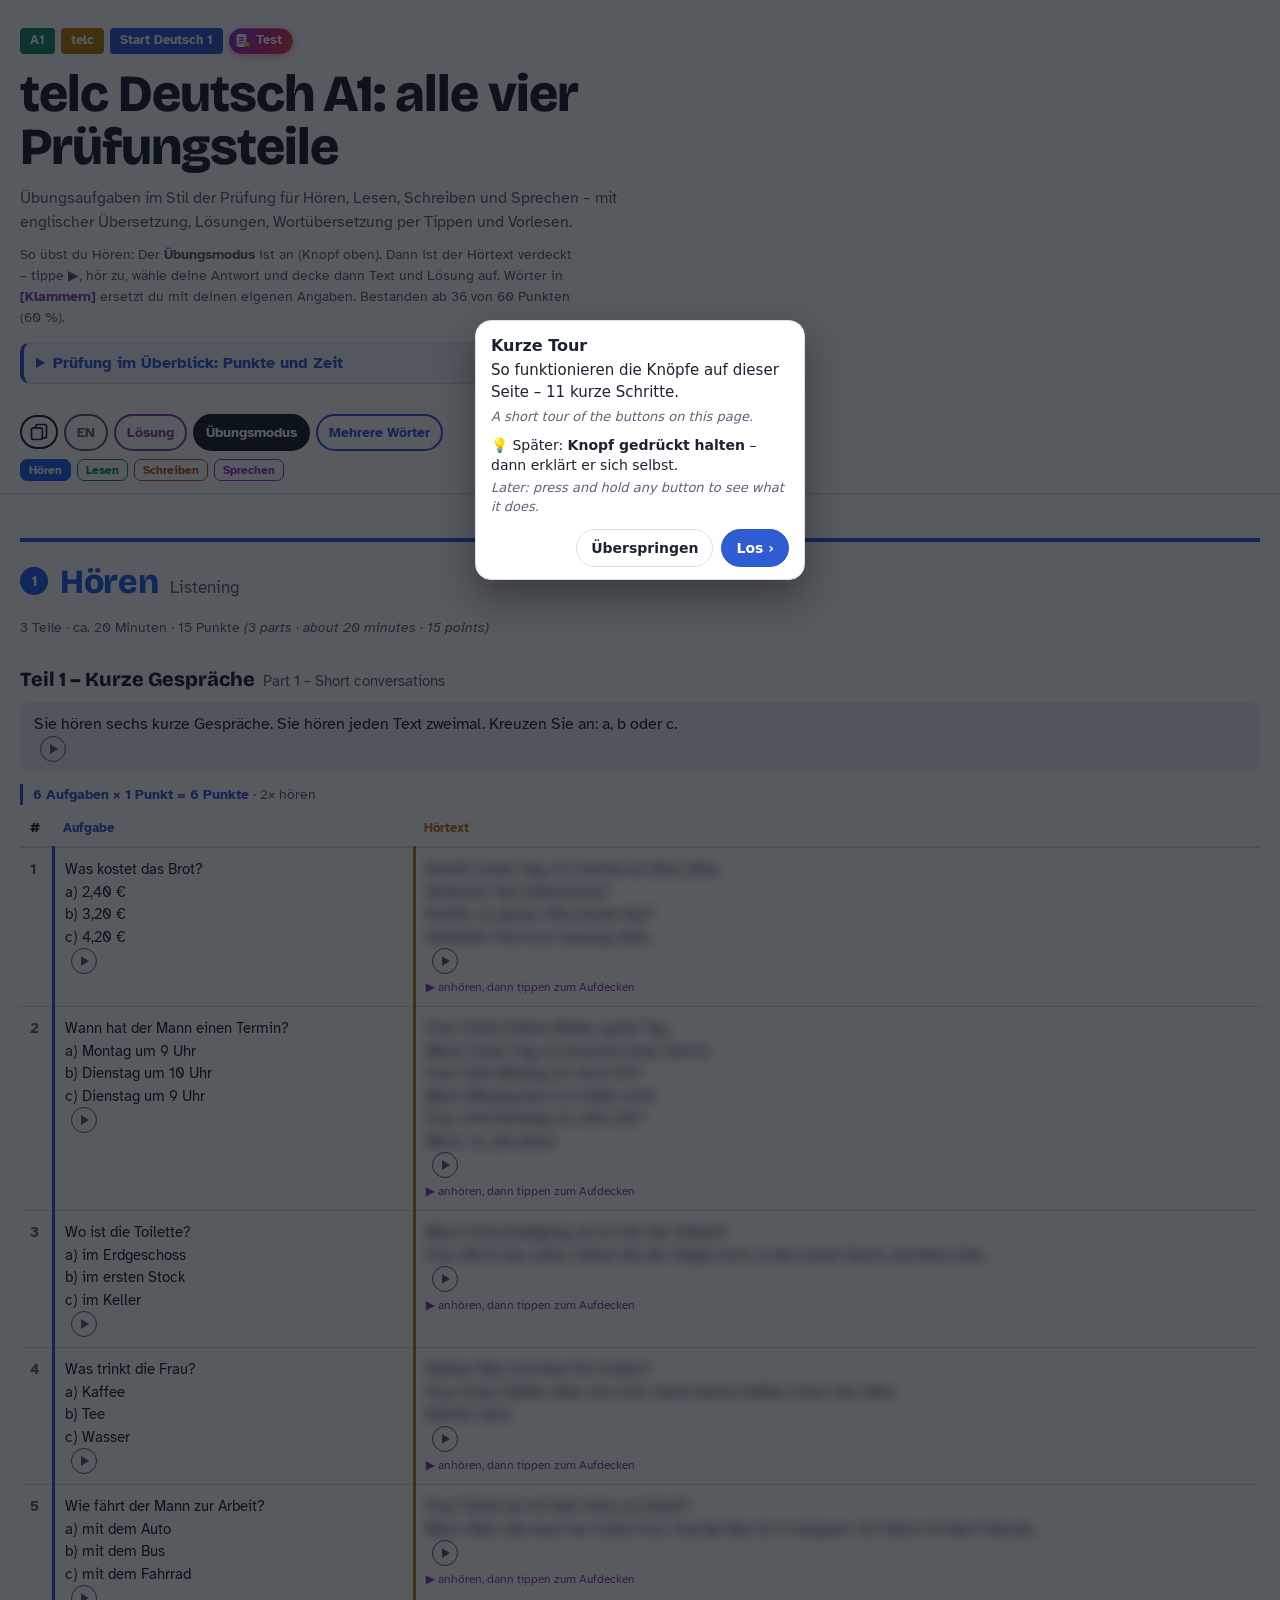
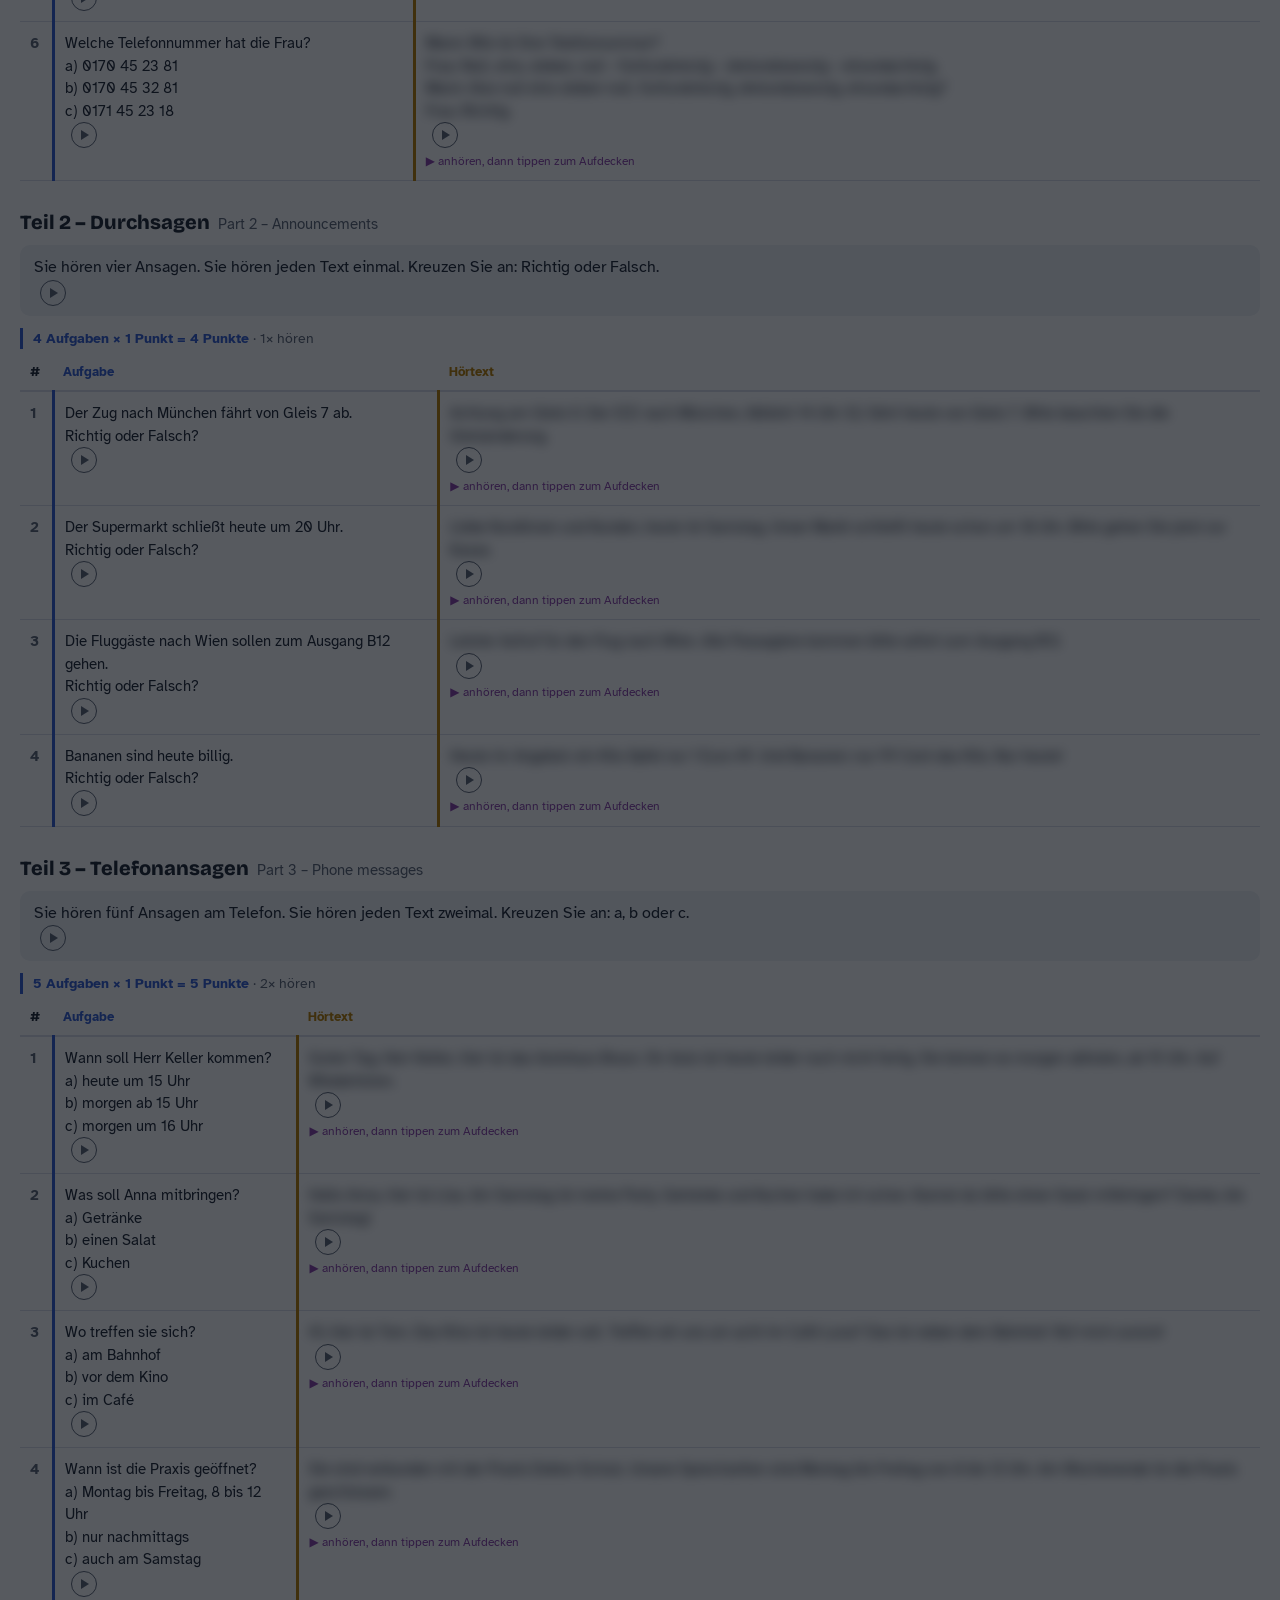
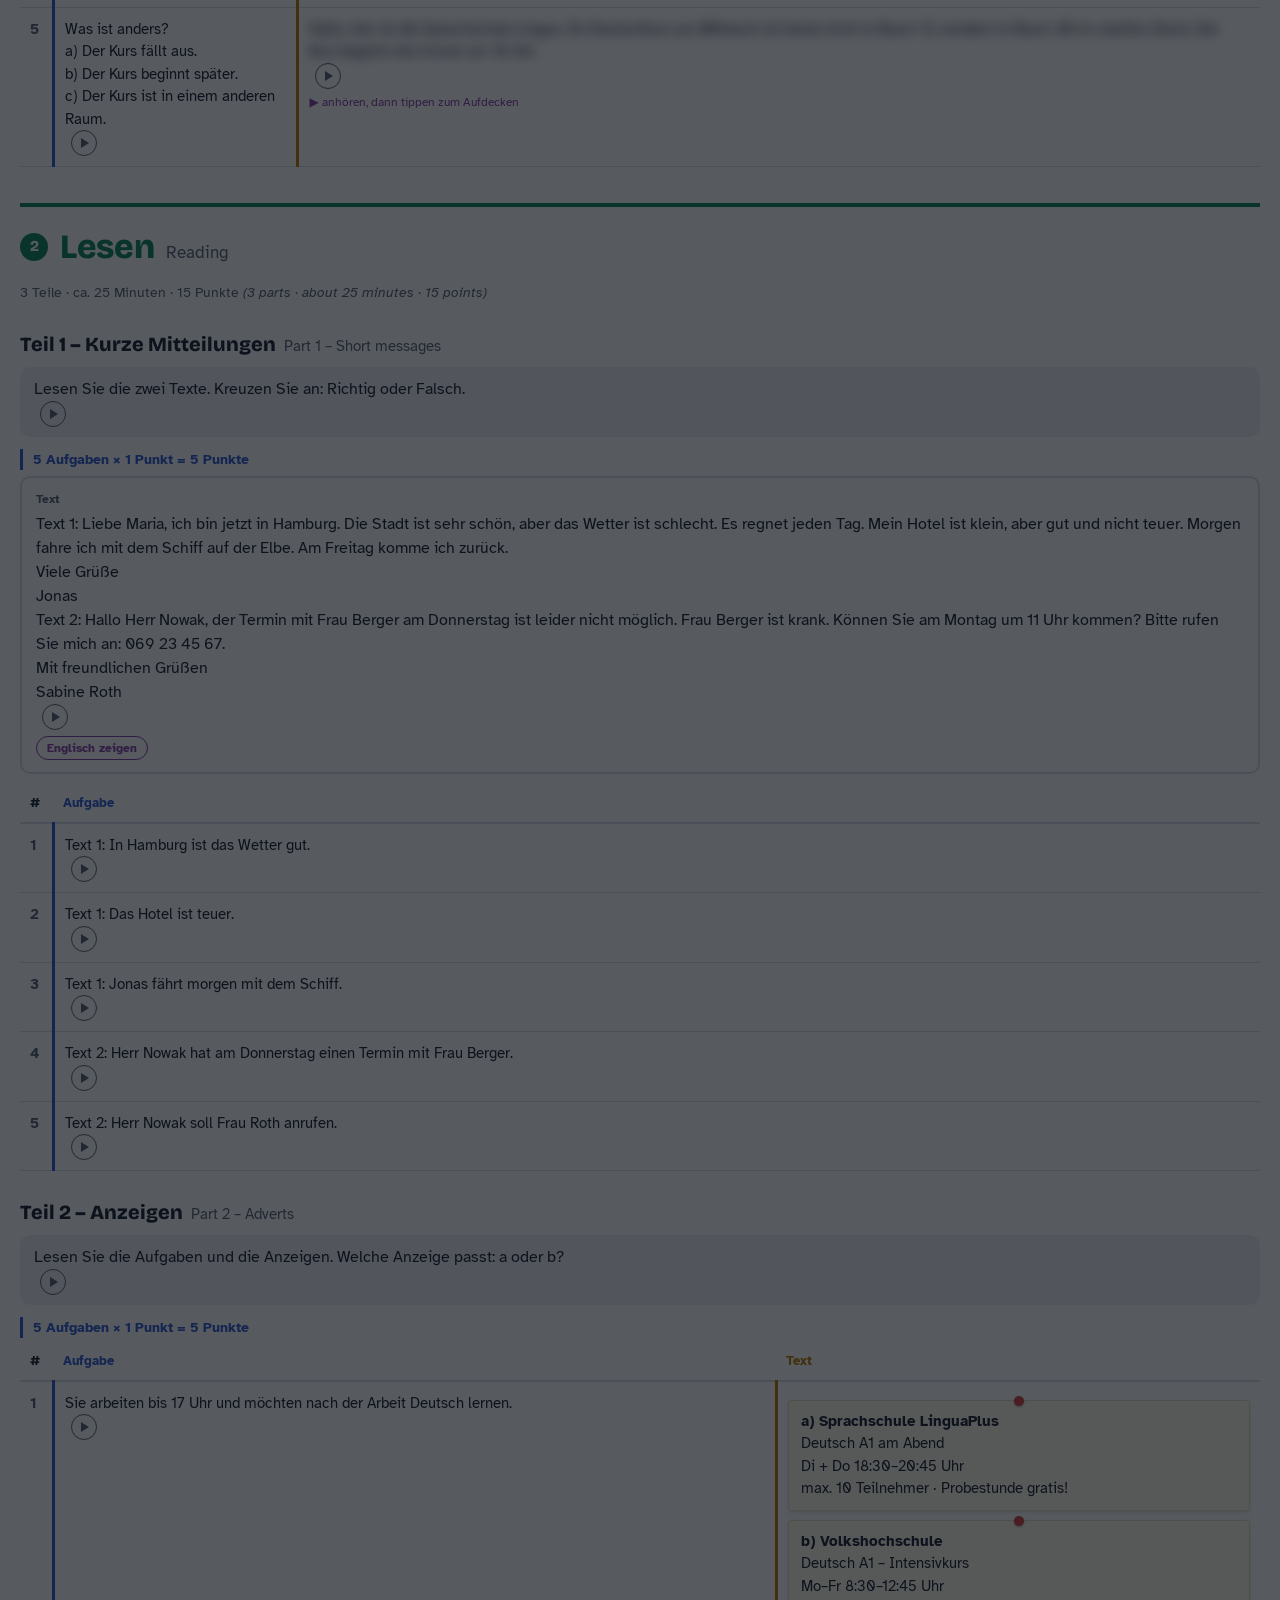
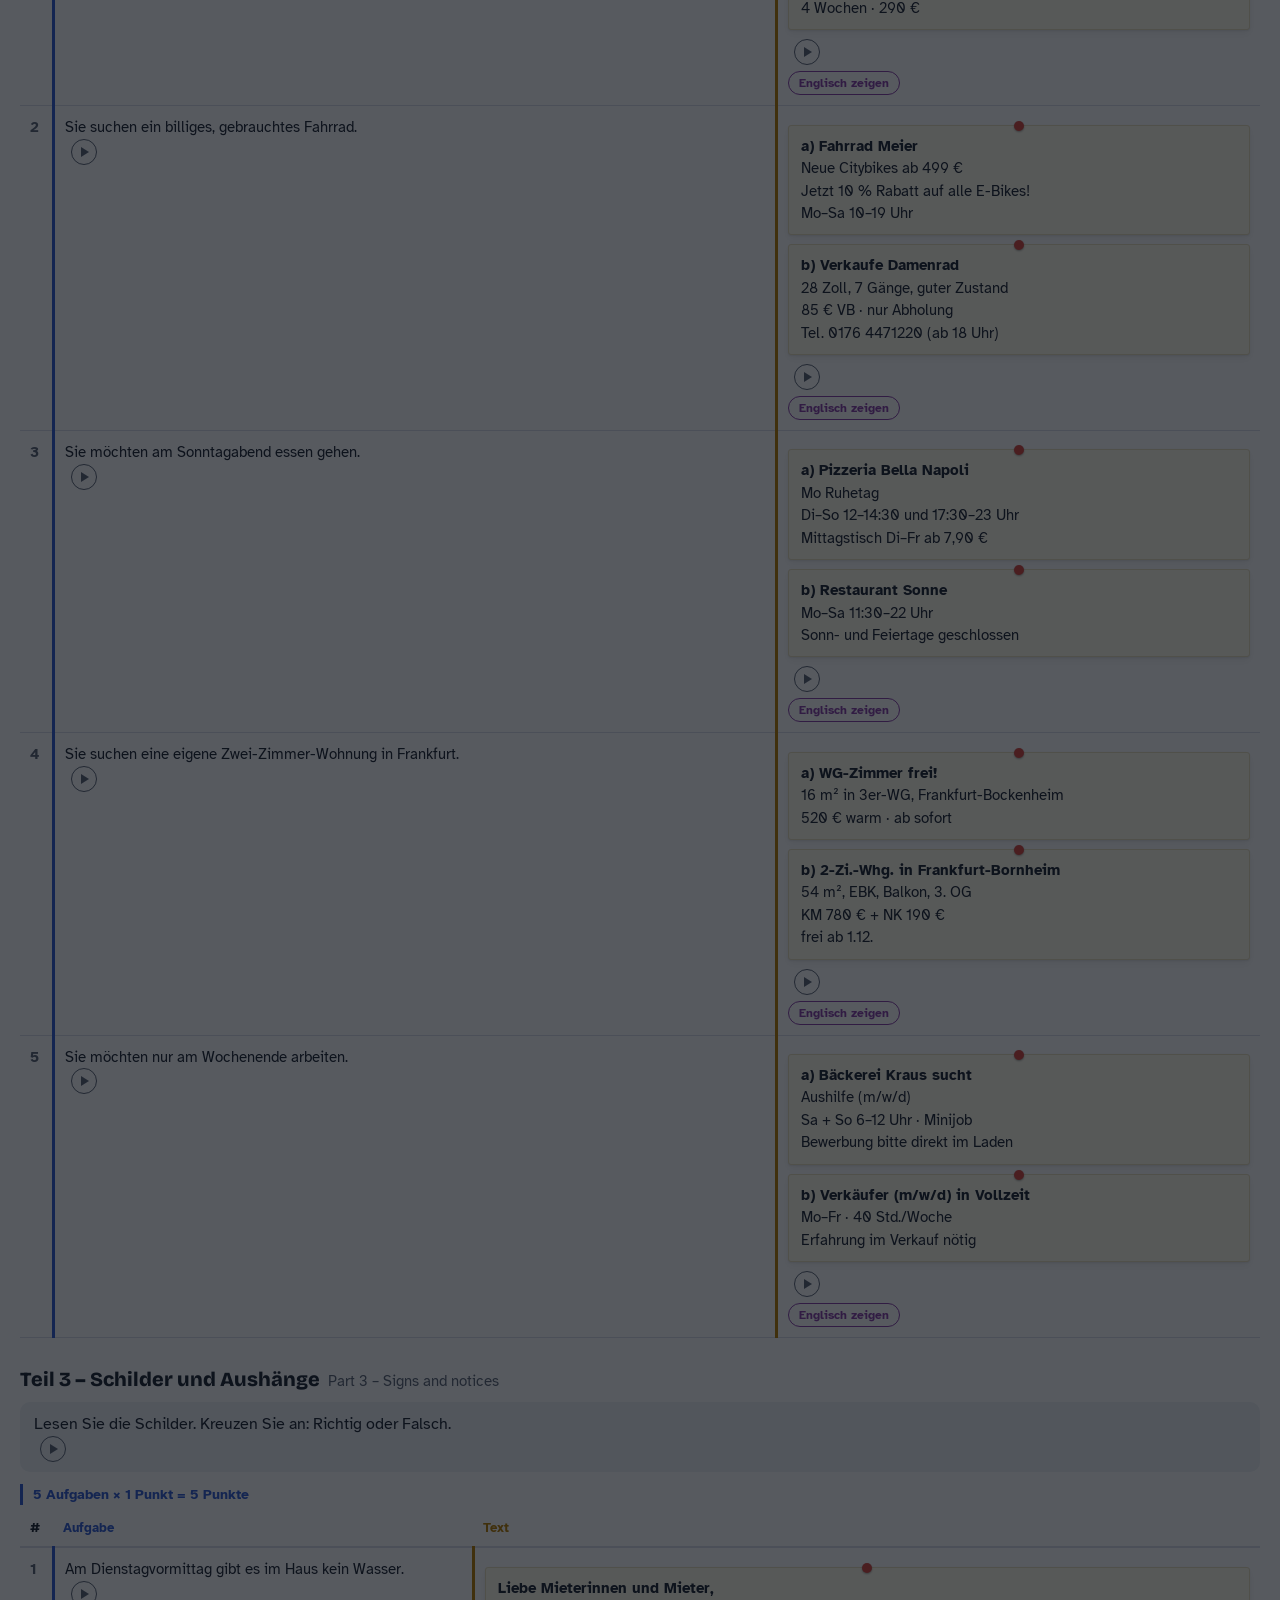
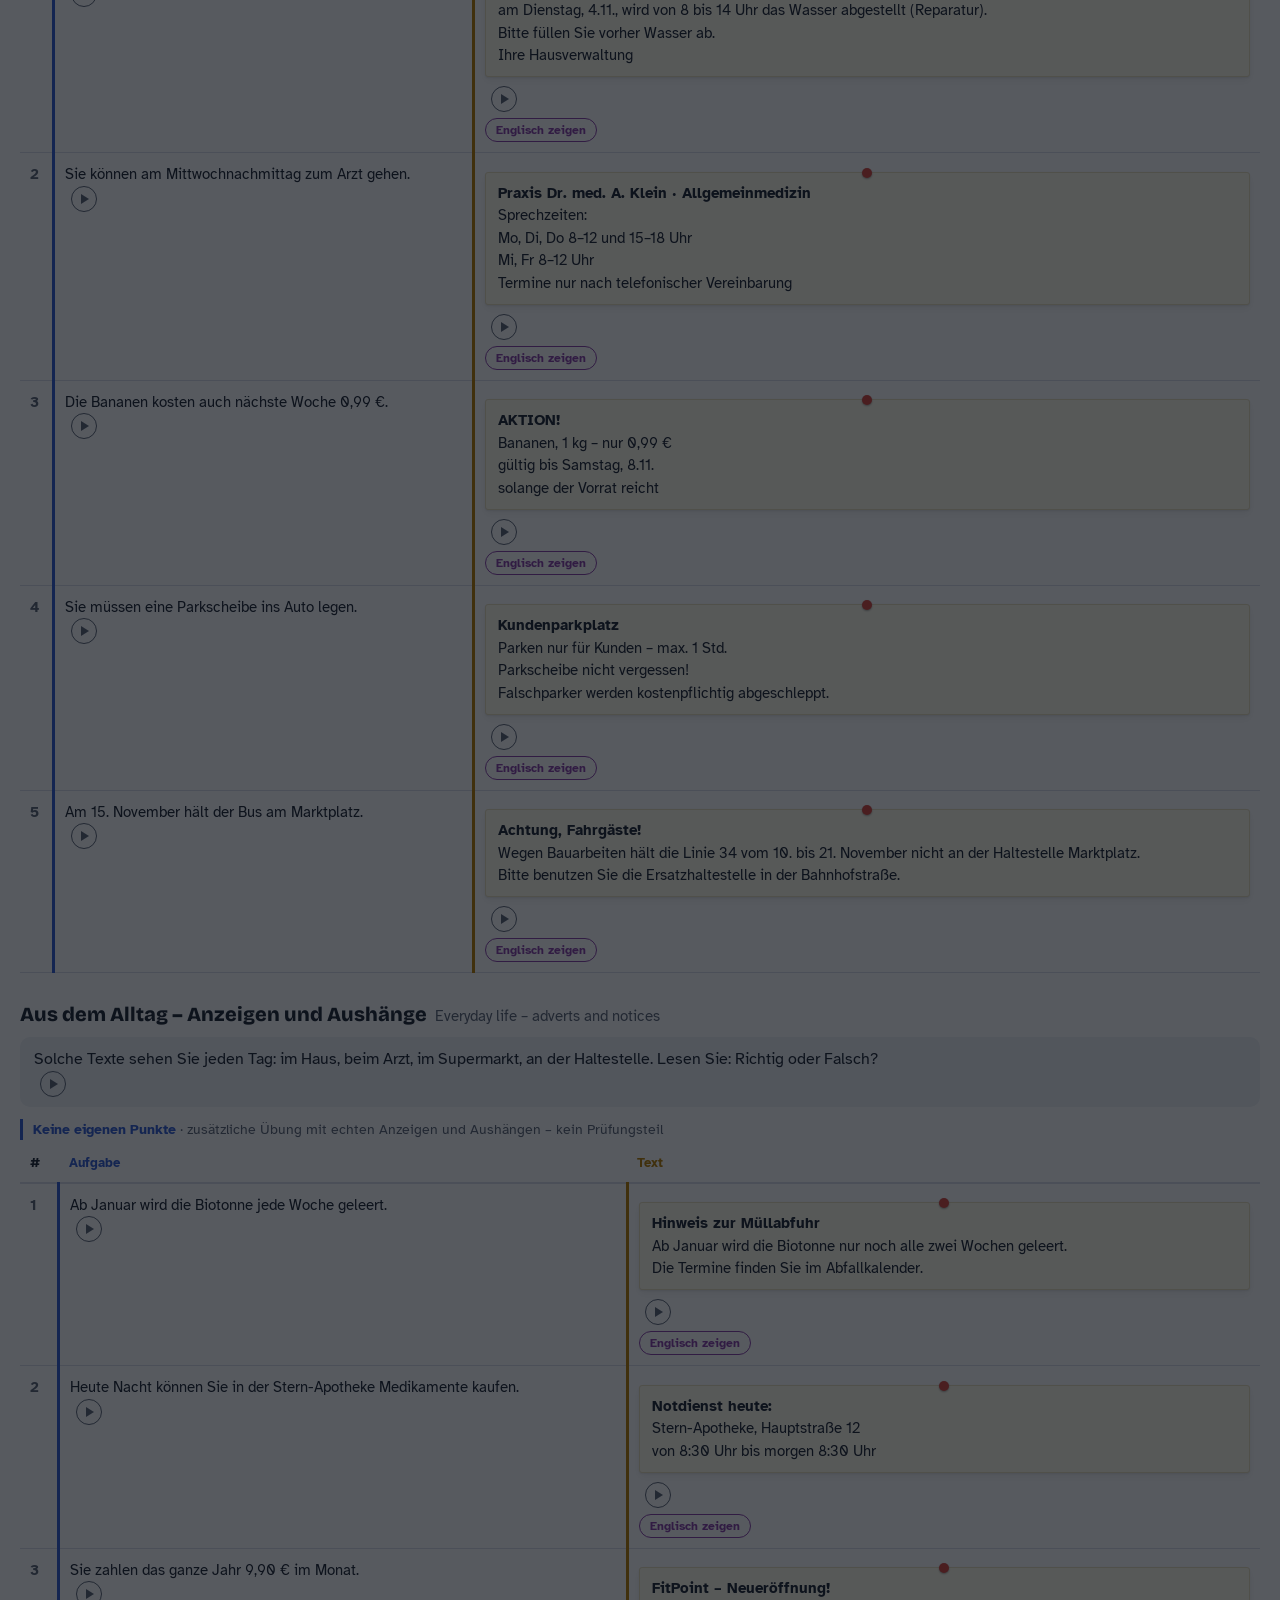
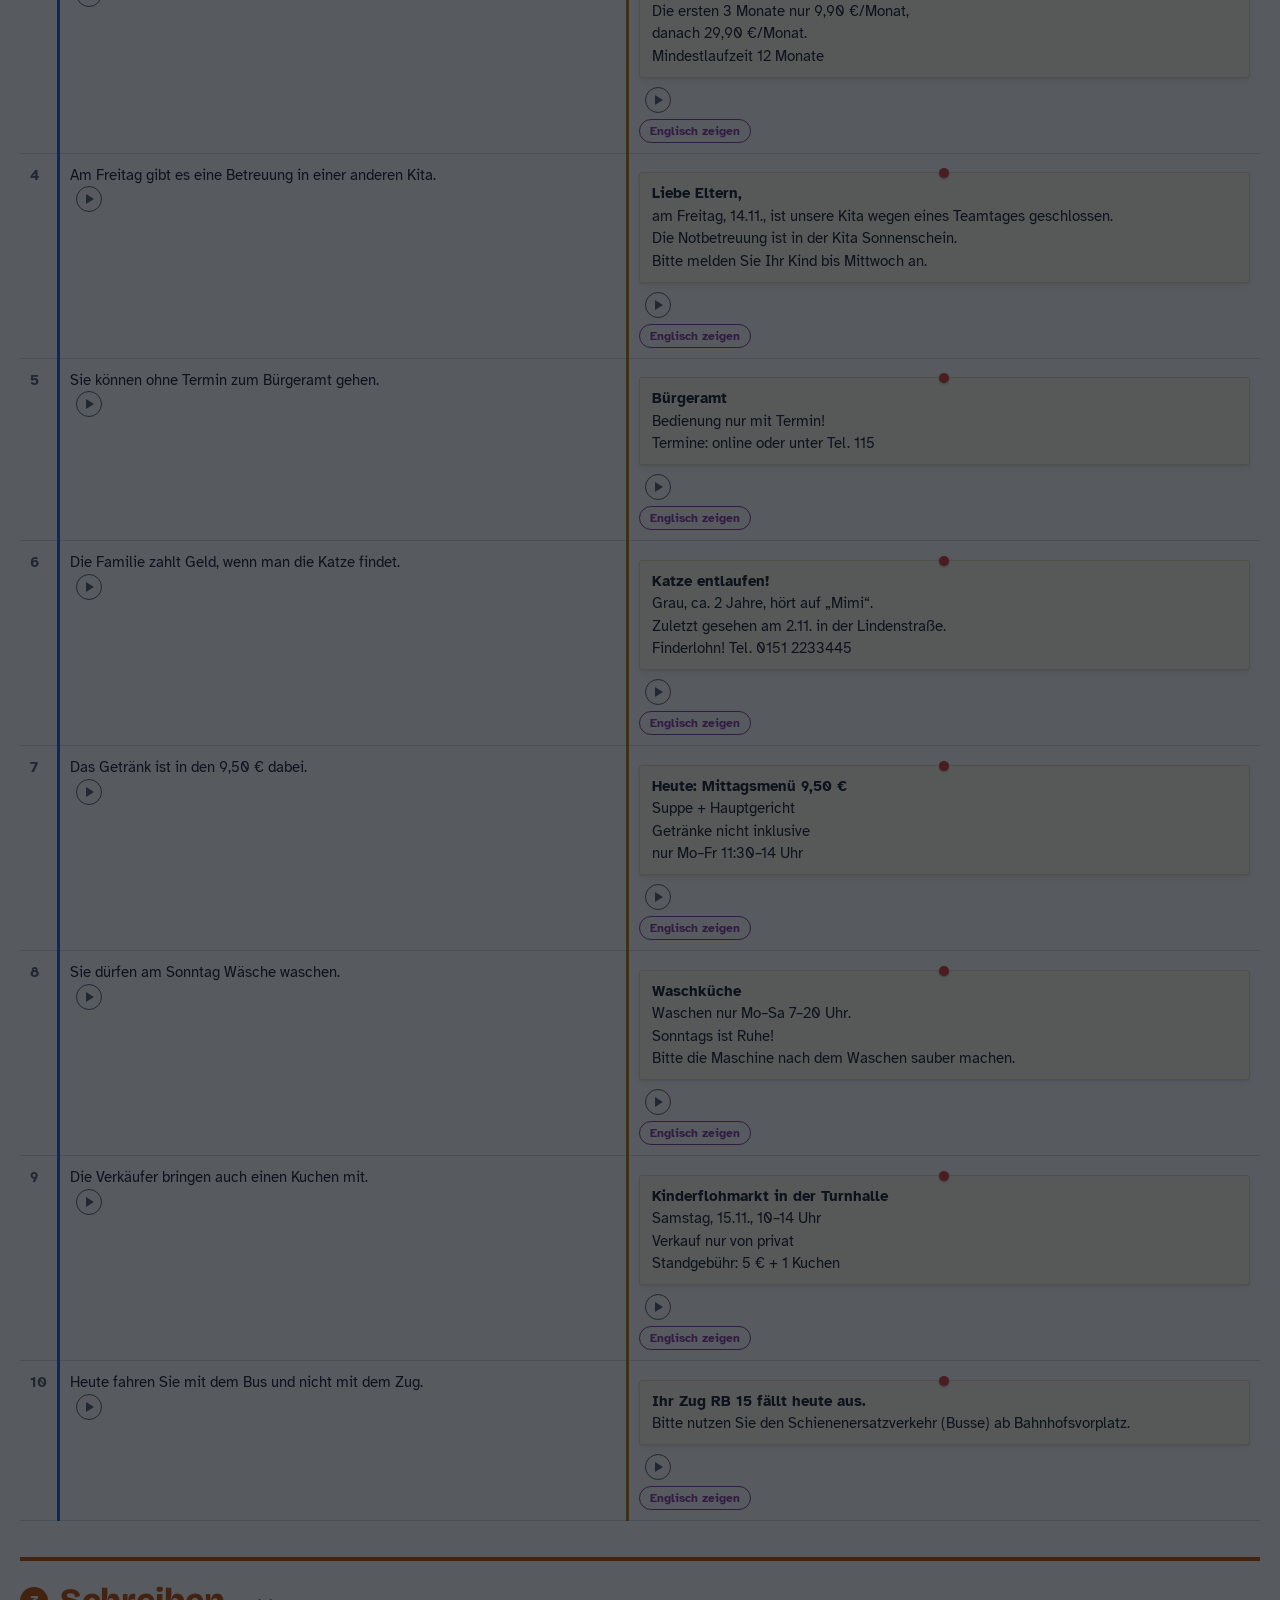
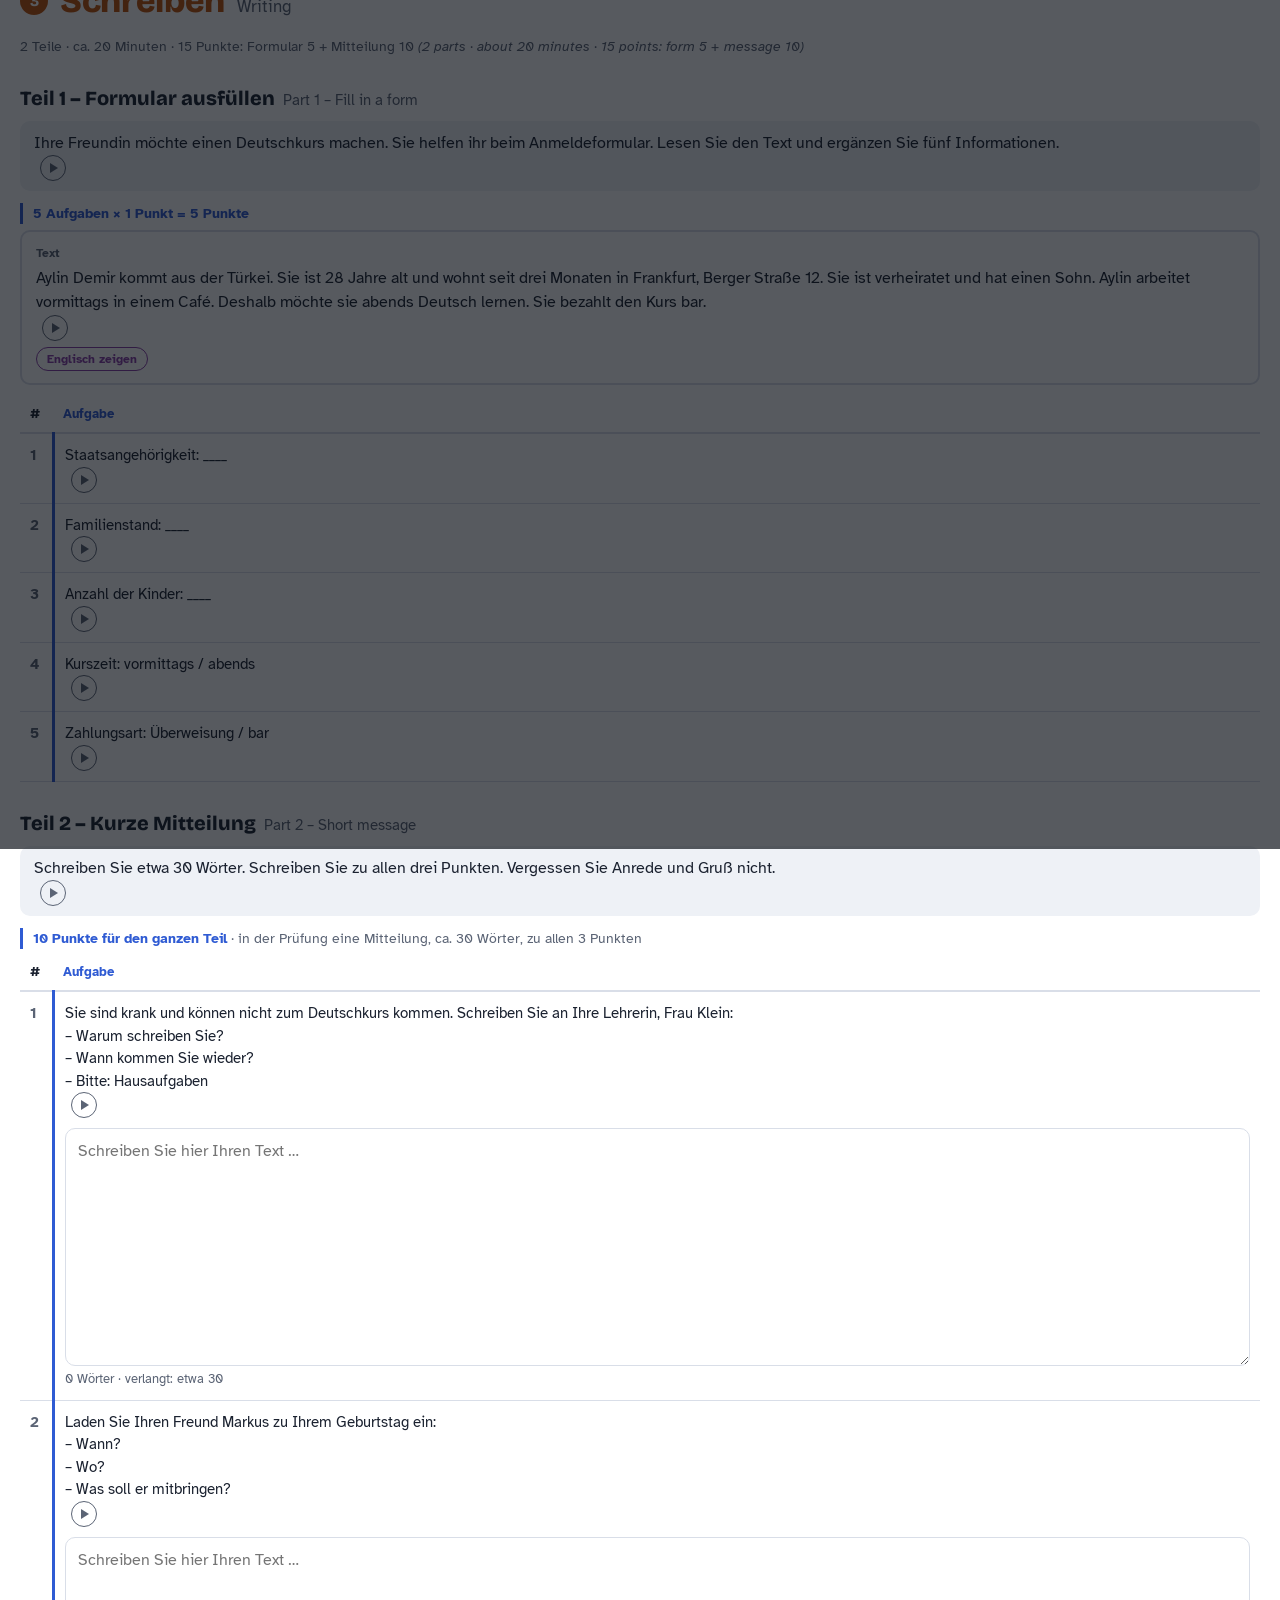
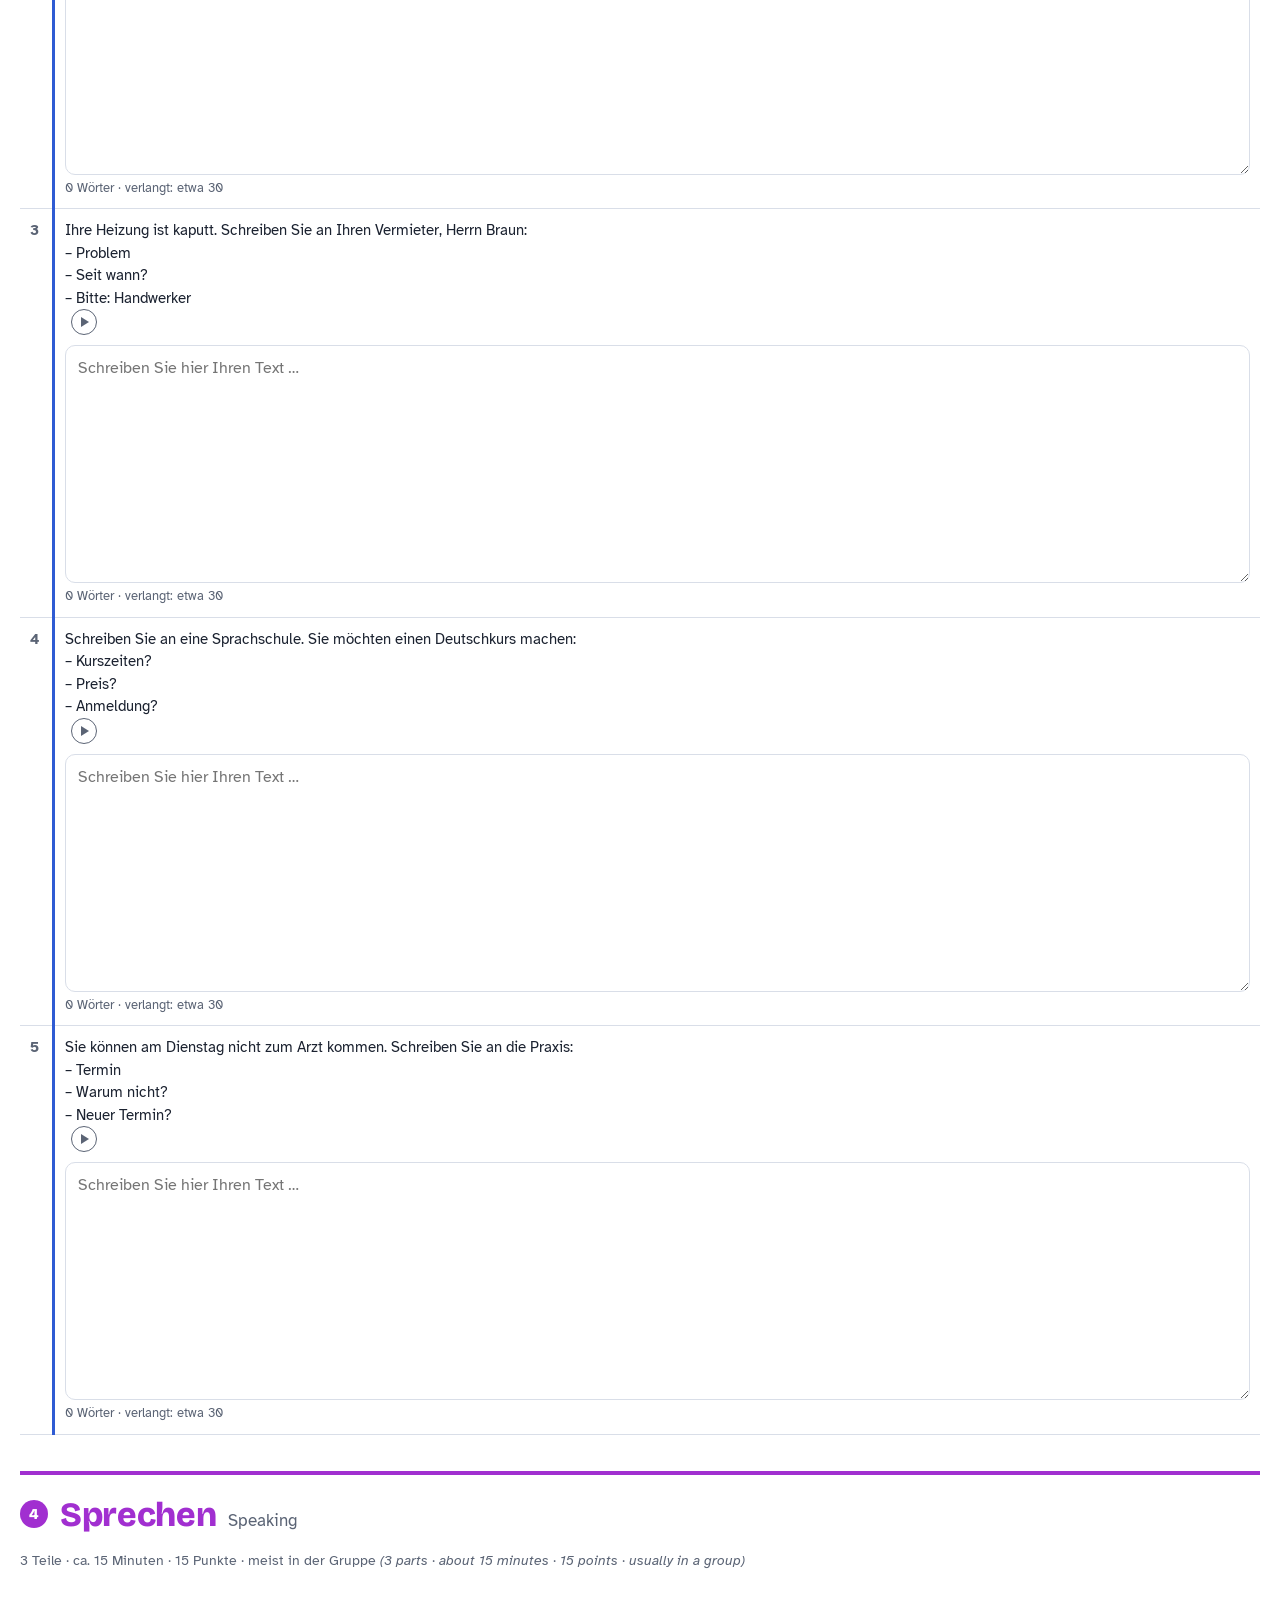
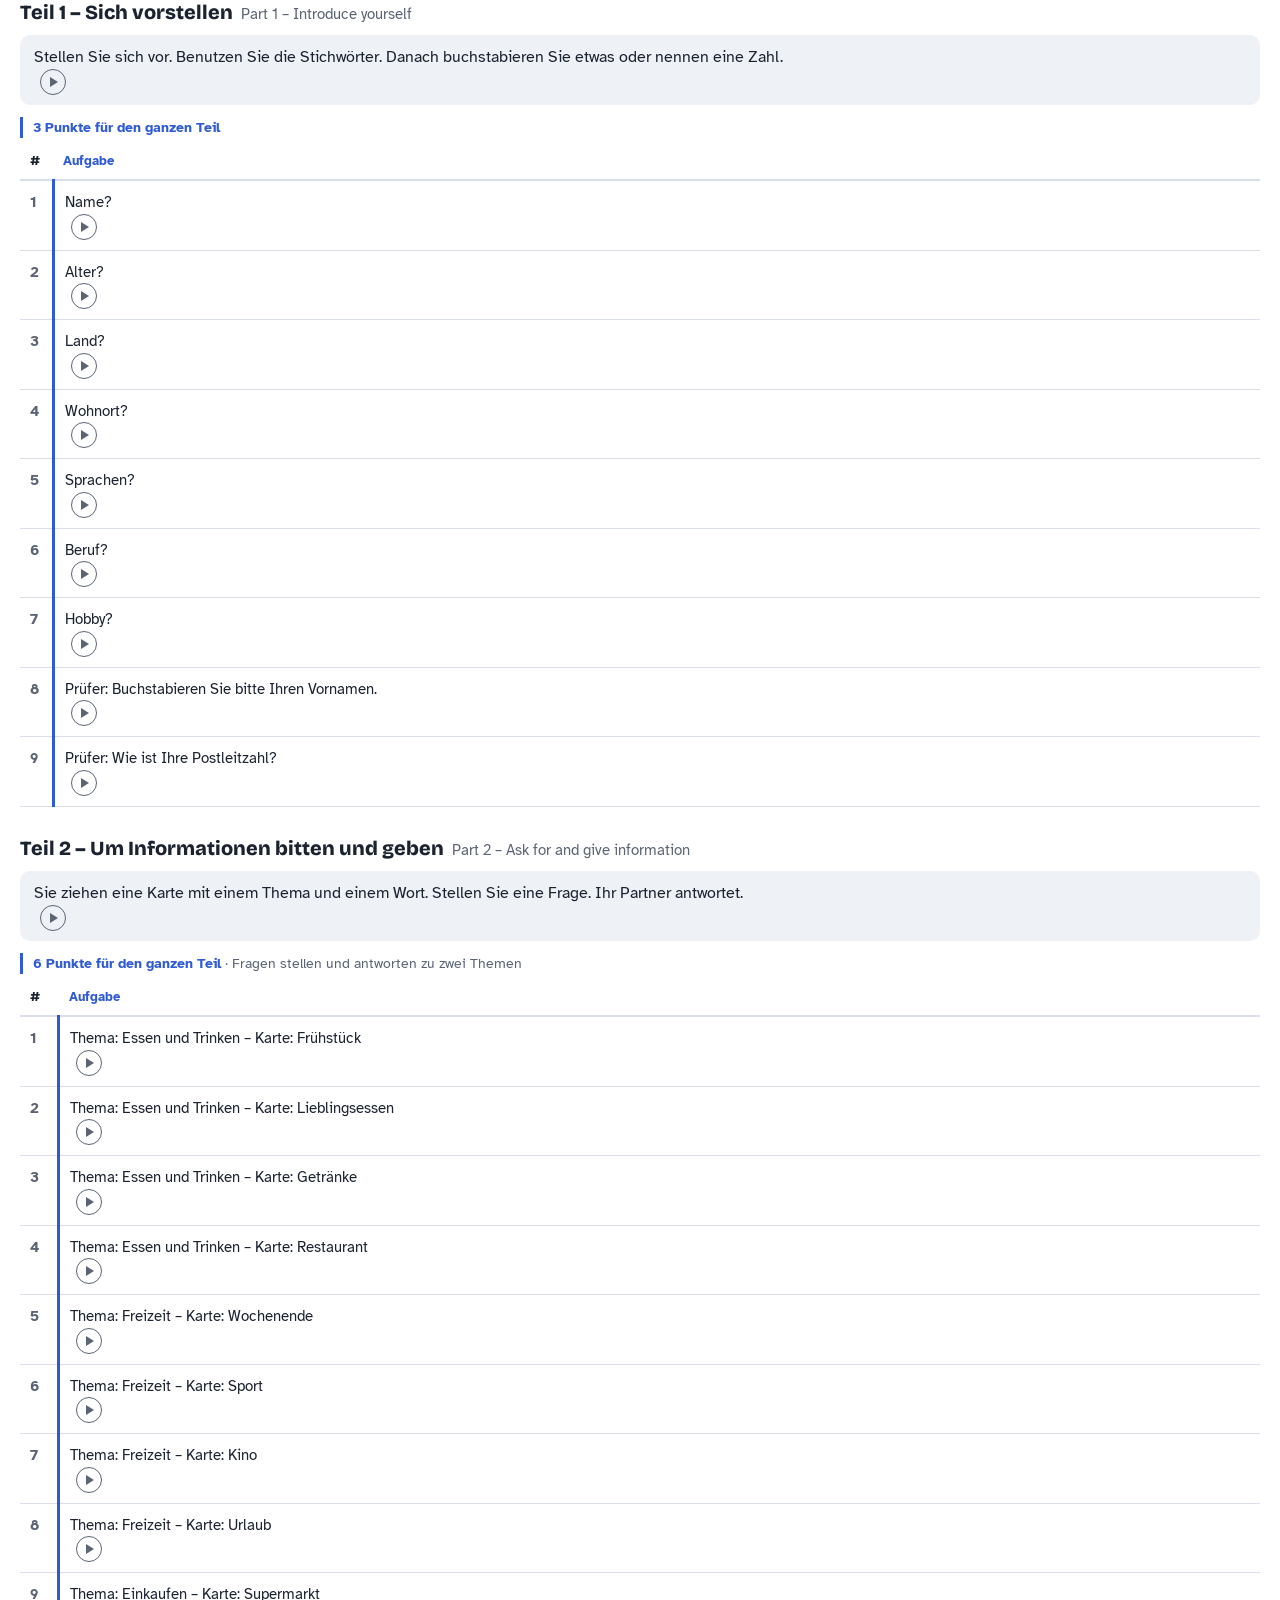
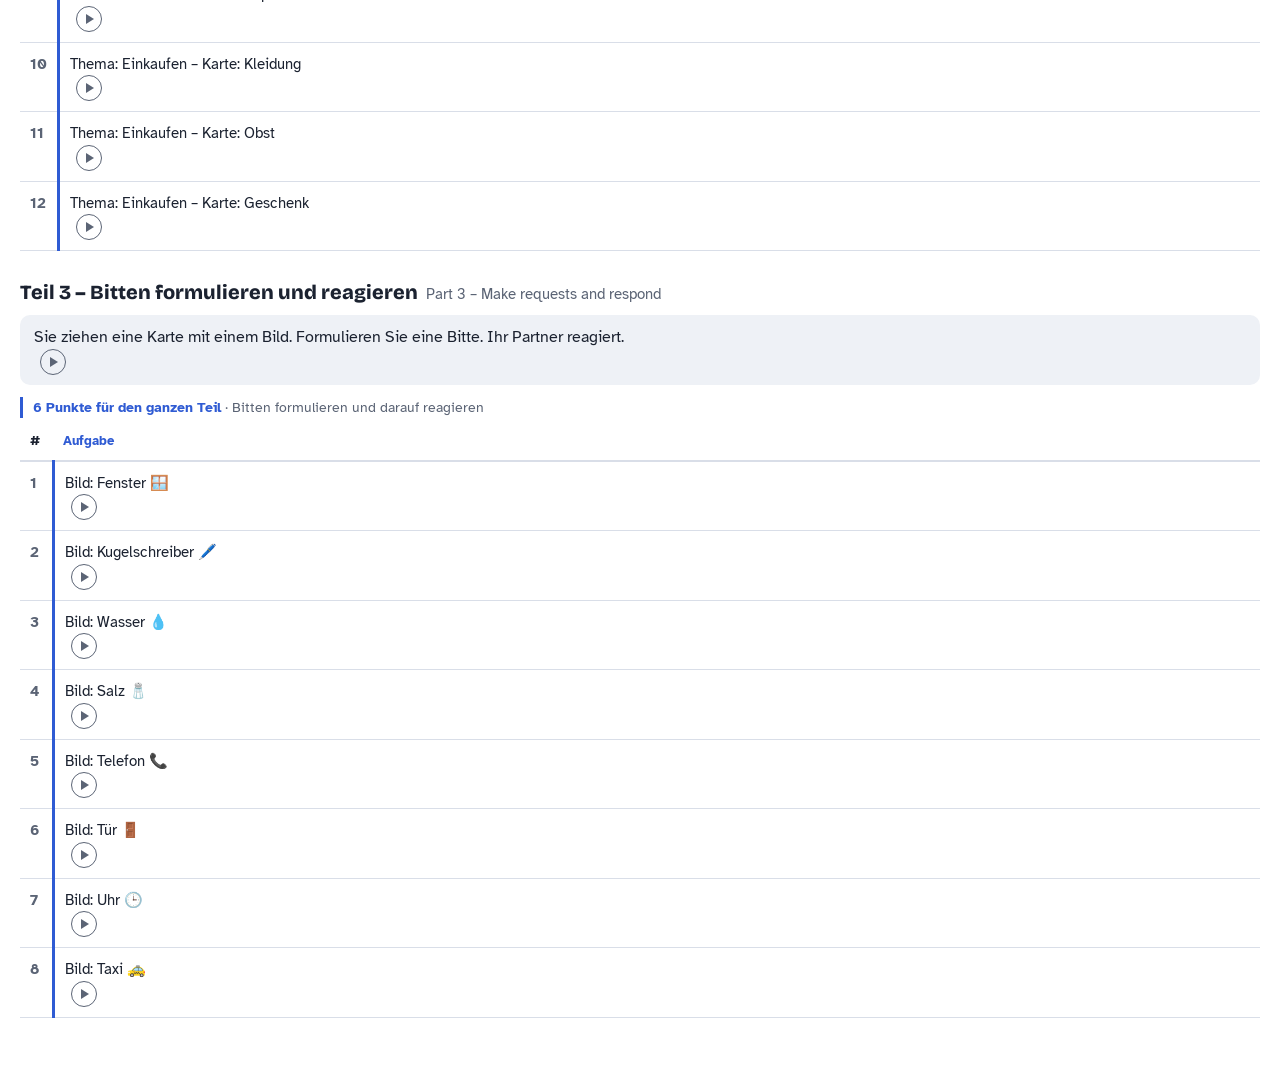
==== commit 7205952b: "Lesen: real-life ads and notices (1.49.0) Ads and notices in Lesen are drawn as pinned sheets of pap" ====
--- a/a1.html
+++ b/a1.html
@@ -112,6 +112,18 @@
 h3{font-family:"Bricolage Grotesque",sans-serif;font-size:20px;font-weight:800;margin:26px 0 2px}
 h3 .en{font-family:"Atkinson Hyperlegible",sans-serif;font-weight:400;font-size:15px;color:var(--muted);margin-left:8px}
 .ln{display:block}
+/* Ads and notices look like what hangs on a real notice board: a sheet of
+   paper with a pin, the headline in bold. One sheet per ad (a), b) … start
+   a new one). */
+:root{--nt-bg:#fffbea;--nt-line:#e8dfbd;--nt-pin:#d6453d}
+@media (prefers-color-scheme:dark){:root:not([data-theme="light"]){--nt-bg:#29261a;--nt-line:#4a4430;--nt-pin:#e0625a}}
+:root[data-theme="dark"]{--nt-bg:#29261a;--nt-line:#4a4430;--nt-pin:#e0625a}
+.nc{display:block;position:relative;background:var(--nt-bg);border:1px solid var(--nt-line);border-radius:3px;
+ padding:.6em .8em .65em;margin:.55em 0 .6em;box-shadow:0 1px 2px rgba(0,0,0,.08),0 4px 10px rgba(0,0,0,.06)}
+.nc::before{content:"";position:absolute;top:-5px;left:50%;width:10px;height:10px;margin-left:-5px;border-radius:50%;
+ background:var(--nt-pin);box-shadow:0 1px 2px rgba(0,0,0,.35)}
+.nc > .ln:first-child{font-weight:700}
+
 td.c-tx{border-left:3px solid var(--a2)}
 th.c-tx,td.c-tx::before{color:var(--a2)}
 td.c-de{border-left:3px solid var(--b1)}
@@ -252,52 +264,35 @@
 ["Jonas is taking a boat tomorrow.","Text 1: Jonas fährt morgen mit dem Schiff.","","","Richtig","True"],
 ["Mr Nowak has an appointment with Ms Berger on Thursday.","Text 2: Herr Nowak hat am Donnerstag einen Termin mit Frau Berger.","","","Falsch – der Termin ist nicht möglich.","False – the appointment isn't possible."],
 ["Mr Nowak should call Ms Roth.","Text 2: Herr Nowak soll Frau Roth anrufen.","","","Richtig – „Bitte rufen Sie mich an.“","True – “Please call me.”"]]},
-{t:"Teil 2 – Anzeigen",te:"Part 2 – Adverts",
+{t:"Teil 2 – Anzeigen",te:"Part 2 – Adverts",look:"notice",
  intro:"Lesen Sie die Aufgaben und die Anzeigen. Welche Anzeige passt: a oder b?",
  introEn:"Read the tasks and the adverts. Which advert fits: a or b?",rows:[
-["You want to learn German in the evening.","Sie möchten abends Deutsch lernen.",
- "a) Sprachschule Europa: Deutschkurse A1 bis B2, Montag bis Freitag, 9 bis 12 Uhr.\nb) Volkshochschule: Deutsch für Berufstätige, dienstags und donnerstags, 18:30 bis 21 Uhr.",
- "a) Europa language school: German courses A1 to B2, Monday to Friday, 9 to 12. / b) Adult education centre: German for working people, Tuesdays and Thursdays, 6:30 to 9 pm.",
- "b) – der Kurs ist am Abend.","b) – the course is in the evening."],
-["You need a cheap used bike.","Sie brauchen ein billiges, gebrauchtes Fahrrad.",
- "a) Verkaufe Damenrad, drei Jahre alt, sehr gut, nur 80 Euro.\nb) Fahrradladen Speiche: neue E-Bikes ab 1899 Euro.",
- "a) Selling women's bike, three years old, very good, only 80 euros. / b) Speiche bike shop: new e-bikes from 1899 euros.",
- "a) – gebraucht und billig.","a) – used and cheap."],
-["You want to eat out on Sunday evening.","Sie möchten am Sonntagabend essen gehen.",
- "a) Restaurant Da Mario: Montag bis Samstag 12 bis 23 Uhr, Sonntag Ruhetag.\nb) Gasthaus Zum Löwen: täglich 11 bis 22 Uhr, auch sonntags.",
- "a) Da Mario restaurant: Monday to Saturday 12 to 11 pm, closed Sunday. / b) Zum Löwen inn: daily 11 to 10 pm, Sundays too.",
- "b) – auch sonntags geöffnet.","b) – also open on Sundays."],
-["You're looking for a 2-room apartment in Frankfurt.","Sie suchen eine Zwei-Zimmer-Wohnung in Frankfurt.",
- "a) Frankfurt-Bornheim: 2-Zimmer-Wohnung, 55 m², Balkon, ab 1. November frei.\nb) Offenbach: 3-Zimmer-Wohnung, 80 m², Garten.",
- "a) Frankfurt-Bornheim: 2-room flat, 55 m², balcony, available from 1 November. / b) Offenbach: 3-room flat, 80 m², garden.",
- "a) – zwei Zimmer, in Frankfurt.","a) – two rooms, in Frankfurt."],
-["You want to swim in the morning before work.","Sie möchten morgens vor der Arbeit schwimmen.",
- "a) Hallenbad Mitte: Montag bis Freitag 6:30 bis 22 Uhr.\nb) Freibad am See: nur im Sommer, täglich 10 bis 19 Uhr.",
- "a) Mitte indoor pool: Monday to Friday 6:30 am to 10 pm. / b) Lakeside outdoor pool: summer only, daily 10 am to 7 pm.",
- "a) – öffnet schon um 6:30 Uhr.","a) – opens at 6:30 am."]]},
-{t:"Teil 3 – Schilder und Aushänge",te:"Part 3 – Signs and notices",
+["You work until 5 pm and want to learn German after work.","Sie arbeiten bis 17 Uhr und möchten nach der Arbeit Deutsch lernen.","a) Sprachschule LinguaPlus\nDeutsch A1 am Abend\nDi + Do 18:30–20:45 Uhr\nmax. 10 Teilnehmer · Probestunde gratis!\nb) Volkshochschule\nDeutsch A1 – Intensivkurs\nMo–Fr 8:30–12:45 Uhr\n4 Wochen · 290 €","a) LinguaPlus language school / German A1 in the evening / Tue + Thu 6:30–8:45 pm / max. 10 participants · free trial lesson! / b) Adult education centre / German A1 – intensive course / Mon–Fri 8:30 am–12:45 pm / 4 weeks · 290 €","a) – der Kurs ist abends, nach 17 Uhr.","a) – the course is in the evening, after 5 pm."],
+["You're looking for a cheap used bike.","Sie suchen ein billiges, gebrauchtes Fahrrad.","a) Fahrrad Meier\nNeue Citybikes ab 499 €\nJetzt 10 % Rabatt auf alle E-Bikes!\nMo–Sa 10–19 Uhr\nb) Verkaufe Damenrad\n28 Zoll, 7 Gänge, guter Zustand\n85 € VB · nur Abholung\nTel. 0176 4471220 (ab 18 Uhr)","a) Meier bikes / New city bikes from 499 € / Now 10 % off all e-bikes! / Mon–Sat 10 am–7 pm / b) For sale: women's bike / 28 inch, 7 gears, good condition / 85 € or nearest offer · collection only / Tel. 0176 4471220 (from 6 pm)","b) – gebraucht und nur 85 €. VB = Verhandlungsbasis: Der Preis ist nicht fest.","b) – used and only 85 €. VB = or nearest offer: the price isn't fixed."],
+["You want to eat out on Sunday evening.","Sie möchten am Sonntagabend essen gehen.","a) Pizzeria Bella Napoli\nMo Ruhetag\nDi–So 12–14:30 und 17:30–23 Uhr\nMittagstisch Di–Fr ab 7,90 €\nb) Restaurant Sonne\nMo–Sa 11:30–22 Uhr\nSonn- und Feiertage geschlossen","a) Bella Napoli pizzeria / closed Mondays / Tue–Sun 12–2:30 pm and 5:30–11 pm / lunch menu Tue–Fri from 7.90 € / b) Restaurant Sonne / Mon–Sat 11:30 am–10 pm / closed on Sundays and public holidays","a) – sonntags 17:30 bis 23 Uhr geöffnet. Ruhetag ist Montag.","a) – open on Sundays 5:30–11 pm. The closing day is Monday."],
+["You're looking for your own 2-room flat in Frankfurt.","Sie suchen eine eigene Zwei-Zimmer-Wohnung in Frankfurt.","a) WG-Zimmer frei!\n16 m² in 3er-WG, Frankfurt-Bockenheim\n520 € warm · ab sofort\nb) 2-Zi.-Whg. in Frankfurt-Bornheim\n54 m², EBK, Balkon, 3. OG\nKM 780 € + NK 190 €\nfrei ab 1.12.","a) Room free in a flatshare! / 16 m² in a flatshare for 3, Frankfurt-Bockenheim / 520 € incl. bills · available now / b) 2-room flat in Frankfurt-Bornheim / 54 m², fitted kitchen, balcony, 3rd floor / basic rent 780 € + service charges 190 € / free from 1 Dec.","b) – 2-Zi.-Whg. = Zwei-Zimmer-Wohnung. Ein WG-Zimmer ist nur ein Zimmer in einer Wohnung mit anderen Leuten.","b) – 2-Zi.-Whg. = two-room flat. A WG room is only one room in a flat shared with other people."],
+["You want a job only at the weekend.","Sie möchten nur am Wochenende arbeiten.","a) Bäckerei Kraus sucht\nAushilfe (m/w/d)\nSa + So 6–12 Uhr · Minijob\nBewerbung bitte direkt im Laden\nb) Verkäufer (m/w/d) in Vollzeit\nMo–Fr · 40 Std./Woche\nErfahrung im Verkauf nötig","a) Kraus bakery is looking for / a temp (m/f/d) / Sat + Sun 6 am–12 pm · mini-job / please apply in the shop / b) Full-time sales assistant (m/f/d) / Mon–Fri · 40 hrs/week / sales experience required","a) – Samstag und Sonntag. (m/w/d) heißt: für Männer, Frauen und Diverse.","a) – Saturday and Sunday. (m/f/d) means: for men, women and diverse."]]},
+{t:"Teil 3 – Schilder und Aushänge",te:"Part 3 – Signs and notices",look:"notice",
  intro:"Lesen Sie die Schilder. Kreuzen Sie an: Richtig oder Falsch.",
  introEn:"Read the signs. Choose true or false.",rows:[
-["In August (1st–14th) you can go to Dr Lang.","Vom 1. bis 14. August können Sie zu Dr. Lang gehen.",
- "Praxis Dr. Klein: Wir sind vom 1. bis 14. August im Urlaub. Vertretung: Dr. Lang, Goethestraße 5.",
- "Dr Klein's practice: We are on holiday from 1 to 14 August. Cover: Dr Lang, Goethestraße 5.",
- "Richtig – Dr. Lang ist die Vertretung.","True – Dr Lang is covering."],
-["The bakery is open today.","Die Bäckerei ist heute geöffnet.",
- "Bäckerei Schmidt: Heute wegen Krankheit geschlossen. Morgen sind wir wieder für Sie da.",
- "Schmidt bakery: Closed today due to illness. We're back for you tomorrow.",
- "Falsch – heute geschlossen.","False – closed today."],
-["A 10-year-old child doesn't have to pay.","Ein zehnjähriges Kind muss nicht bezahlen.",
- "Stadtmuseum – Eintritt: Erwachsene 8 Euro, Kinder unter 12 Jahren frei.",
- "City museum – Admission: adults 8 euros, children under 12 free.",
- "Richtig – unter 12 Jahren ist es frei.","True – free under 12."],
-["You can buy a ticket at the counter today.","Sie können heute am Schalter eine Fahrkarte kaufen.",
- "Fahrkarten gibt es am Automaten. Der Schalter ist heute geschlossen.",
- "Tickets are available at the machine. The counter is closed today.",
- "Falsch – nur am Automaten.","False – only at the machine."],
-["You have to walk to the second floor.","Sie müssen zu Fuß in den zweiten Stock gehen.",
- "Deutschkurs: Raum 204, 2. Stock. Der Aufzug ist kaputt. Bitte benutzen Sie die Treppe.",
- "German course: room 204, 2nd floor. The lift is broken. Please use the stairs.",
- "Richtig – der Aufzug ist kaputt.","True – the lift is broken."]]}]},
+["On Tuesday morning there's no water in the building.","Am Dienstagvormittag gibt es im Haus kein Wasser.","Liebe Mieterinnen und Mieter,\nam Dienstag, 4.11., wird von 8 bis 14 Uhr das Wasser abgestellt (Reparatur).\nBitte füllen Sie vorher Wasser ab.\nIhre Hausverwaltung","Dear tenants, / on Tuesday, 4 Nov., the water will be turned off from 8 am to 2 pm (repairs). / Please fill up some water beforehand. / Your property management","Richtig – von 8 bis 14 Uhr ist das Wasser abgestellt.","True – the water is off from 8 am to 2 pm."],
+["You can go to the doctor on Wednesday afternoon.","Sie können am Mittwochnachmittag zum Arzt gehen.","Praxis Dr. med. A. Klein · Allgemeinmedizin\nSprechzeiten:\nMo, Di, Do 8–12 und 15–18 Uhr\nMi, Fr 8–12 Uhr\nTermine nur nach telefonischer Vereinbarung","Dr A. Klein's practice · general medicine / Surgery hours: / Mon, Tue, Thu 8–12 and 3–6 pm / Wed, Fri 8–12 / Appointments by phone only","Falsch – mittwochs nur von 8 bis 12 Uhr.","False – on Wednesdays only from 8 to 12."],
+["The bananas cost 0.99 € next week too.","Die Bananen kosten auch nächste Woche 0,99 €.","AKTION!\nBananen, 1 kg – nur 0,99 €\ngültig bis Samstag, 8.11.\nsolange der Vorrat reicht","SPECIAL OFFER! / Bananas, 1 kg – only 0.99 € / valid until Saturday, 8 Nov. / while stocks last","Falsch – das Angebot gilt nur bis Samstag.","False – the offer is only valid until Saturday."],
+["You must put a parking disc in your car.","Sie müssen eine Parkscheibe ins Auto legen.","Kundenparkplatz\nParken nur für Kunden – max. 1 Std.\nParkscheibe nicht vergessen!\nFalschparker werden kostenpflichtig abgeschleppt.","Customer car park / Parking for customers only – max. 1 hr / Don't forget your parking disc! / Wrongly parked cars will be towed away at the owner's expense.","Richtig – „Parkscheibe nicht vergessen!“","True – “Don't forget your parking disc!”"],
+["On 15 November the bus stops at Marktplatz.","Am 15. November hält der Bus am Marktplatz.","Achtung, Fahrgäste!\nWegen Bauarbeiten hält die Linie 34 vom 10. bis 21. November nicht an der Haltestelle Marktplatz.\nBitte benutzen Sie die Ersatzhaltestelle in der Bahnhofstraße.","Attention, passengers! / Because of roadworks, line 34 does not stop at the Marktplatz stop from 10 to 21 November. / Please use the replacement stop in Bahnhofstraße.","Falsch – vom 10. bis 21. November hält er nicht am Marktplatz.","False – from 10 to 21 November it doesn't stop at Marktplatz."]]},
+{t:"Aus dem Alltag – Anzeigen und Aushänge",te:"Everyday life – adverts and notices",look:"notice",
+ intro:"Solche Texte sehen Sie jeden Tag: im Haus, beim Arzt, im Supermarkt, an der Haltestelle. Lesen Sie: Richtig oder Falsch?",
+ introEn:"You see texts like these every day: in your building, at the doctor's, in the supermarket, at the bus stop. Read: true or false?",rows:[
+["From January the organic waste bin is emptied every week.","Ab Januar wird die Biotonne jede Woche geleert.","Hinweis zur Müllabfuhr\nAb Januar wird die Biotonne nur noch alle zwei Wochen geleert.\nDie Termine finden Sie im Abfallkalender.","Note on rubbish collection / From January the organic waste bin will only be emptied every two weeks. / You'll find the dates in the waste calendar.","Falsch – nur noch alle zwei Wochen.","False – only every two weeks."],
+["Tonight you can buy medicine at the Stern pharmacy.","Heute Nacht können Sie in der Stern-Apotheke Medikamente kaufen.","Notdienst heute:\nStern-Apotheke, Hauptstraße 12\nvon 8:30 Uhr bis morgen 8:30 Uhr","Emergency service today: / Stern pharmacy, Hauptstraße 12 / from 8:30 am until 8:30 am tomorrow","Richtig – sie hat Notdienst bis morgen früh.","True – it's on emergency duty until tomorrow morning."],
+["You pay 9.90 € a month for the whole year.","Sie zahlen das ganze Jahr 9,90 € im Monat.","FitPoint – Neueröffnung!\nDie ersten 3 Monate nur 9,90 €/Monat,\ndanach 29,90 €/Monat.\nMindestlaufzeit 12 Monate","FitPoint – grand opening! / The first 3 months only 9.90 €/month, / after that 29.90 €/month. / Minimum term 12 months","Falsch – nur 3 Monate, danach 29,90 €.","False – only for 3 months, then 29.90 €."],
+["On Friday there is childcare in another nursery.","Am Freitag gibt es eine Betreuung in einer anderen Kita.","Liebe Eltern,\nam Freitag, 14.11., ist unsere Kita wegen eines Teamtages geschlossen.\nDie Notbetreuung ist in der Kita Sonnenschein.\nBitte melden Sie Ihr Kind bis Mittwoch an.","Dear parents, / on Friday, 14 Nov., our nursery is closed for a team day. / Emergency childcare is at the Sonnenschein nursery. / Please register your child by Wednesday.","Richtig – die Notbetreuung ist in der Kita Sonnenschein.","True – emergency childcare is at the Sonnenschein nursery."],
+["You can go to the citizens' office without an appointment.","Sie können ohne Termin zum Bürgeramt gehen.","Bürgeramt\nBedienung nur mit Termin!\nTermine: online oder unter Tel. 115","Citizens' office / Service by appointment only! / Appointments: online or call 115","Falsch – nur mit Termin.","False – by appointment only."],
+["The family pays money if you find the cat.","Die Familie zahlt Geld, wenn man die Katze findet.","Katze entlaufen!\nGrau, ca. 2 Jahre, hört auf „Mimi“.\nZuletzt gesehen am 2.11. in der Lindenstraße.\nFinderlohn! Tel. 0151 2233445","Cat missing! / Grey, about 2 years old, answers to “Mimi”. / Last seen on 2 Nov. in Lindenstraße. / Reward! Tel. 0151 2233445","Richtig – „Finderlohn“ ist Geld für die Person, die die Katze findet.","True – a “Finderlohn” is a reward for the person who finds the cat."],
+["The drink is included in the 9.50 €.","Das Getränk ist in den 9,50 € dabei.","Heute: Mittagsmenü 9,50 €\nSuppe + Hauptgericht\nGetränke nicht inklusive\nnur Mo–Fr 11:30–14 Uhr","Today: lunch menu 9.50 € / soup + main course / drinks not included / Mon–Fri 11:30 am–2 pm only","Falsch – Getränke sind nicht inklusive.","False – drinks are not included."],
+["You may do your washing on Sunday.","Sie dürfen am Sonntag Wäsche waschen.","Waschküche\nWaschen nur Mo–Sa 7–20 Uhr.\nSonntags ist Ruhe!\nBitte die Maschine nach dem Waschen sauber machen.","Laundry room / Washing only Mon–Sat 7 am–8 pm. / Sundays are quiet! / Please clean the machine after use.","Falsch – sonntags nicht.","False – not on Sundays."],
+["People who sell things also bring a cake.","Die Verkäufer bringen auch einen Kuchen mit.","Kinderflohmarkt in der Turnhalle\nSamstag, 15.11., 10–14 Uhr\nVerkauf nur von privat\nStandgebühr: 5 € + 1 Kuchen","Children's flea market in the gym / Saturday, 15 Nov., 10 am–2 pm / private sellers only / stall fee: 5 € + 1 cake","Richtig – die Standgebühr ist 5 € und ein Kuchen.","True – the stall fee is 5 € and a cake."],
+["Today you travel by bus instead of by train.","Heute fahren Sie mit dem Bus und nicht mit dem Zug.","Ihr Zug RB 15 fällt heute aus.\nBitte nutzen Sie den Schienenersatzverkehr (Busse) ab Bahnhofsvorplatz.","Your train RB 15 is cancelled today. / Please use the rail replacement service (buses) from the station forecourt.","Richtig – Schienenersatzverkehr heißt: Busse statt Züge.","True – rail replacement service means buses instead of trains."]]}]},
 {de:"Schreiben",en:"Writing",info:"2 Teile · ca. 20 Minuten · 15 Punkte: Formular 5 + Mitteilung 10",infoEn:"2 parts · about 20 minutes · 15 points: form 5 + message 10",parts:[
 {t:"Teil 1 – Formular ausfüllen",te:"Part 1 – Fill in a form",
  intro:"Ihre Freundin möchte einen Deutschkurs machen. Sie helfen ihr beim Anmeldeformular. Lesen Sie den Text und ergänzen Sie fünf Informationen.",
@@ -378,7 +373,7 @@
  ["Gut ist","ab 48 Punkten (80 %) – ab 54 sehr gut; pro Prüfungsteil heißt das etwa 12 von 15"]],
  skills:[
  {time:"ca. 20 Minuten",pts:"15 Punkte",parts:[{n:6,per:1,play:"2× hören"},{n:4,per:1,play:"1× hören"},{n:5,per:1,play:"2× hören"}]},
- {time:"25 Minuten",pts:"15 Punkte",parts:[{n:5,per:1},{n:5,per:1},{n:5,per:1}]},
+ {time:"25 Minuten",pts:"15 Punkte",parts:[{n:5,per:1},{n:5,per:1},{n:5,per:1},{none:true,note:"zusätzliche Übung mit echten Anzeigen und Aushängen – kein Prüfungsteil"}]},
  {time:"20 Minuten",pts:"15 Punkte",parts:[{n:5,per:1},{whole:10,each:"10 Punkte für die Mitteilung",note:"in der Prüfung eine Mitteilung, ca. 30 Wörter, zu allen 3 Punkten"}]},
  {time:"ca. 15 Minuten",pts:"15 Punkte",parts:[{whole:3},{whole:6,note:"Fragen stellen und antworten zu zwei Themen"},{whole:6,note:"Bitten formulieren und darauf reagieren"}]}]};
 /* Meine Angaben (me.js): the learner's own details in place of the [Platzhalter]. */
@@ -388,13 +383,17 @@
 function FB(t,single){const e=encodeURIComponent(t);const a=(u,l)=>`<a href="${u}" target="_blank" rel="noopener">${l}</a>`;
  return `<div class="fb">Nachschlagen: ${a("https://translate.google.com/?sl=de&tl=en&op=translate&text="+e,"Google Übersetzer")} · ${a("https://www.deepl.com/translator#de/en/"+e,"DeepL")}${single?" · "+a("https://www.dict.cc/?s="+e,"dict.cc"):""}</div>`}
 const esc=s=>String(s).replace(/&/g,"&amp;").replace(/</g,"&lt;").replace(/>/g,"&gt;");
-const W=s=>s.replace(/[A-Za-zÄÖÜäöüß]+(?:-[A-Za-zÄÖÜäöüß]+)*/g,m=>`<span class="w">${m}</span>`);
+const W=s=>s.replace(/&(?:amp|lt|gt|quot|#\d+);|[A-Za-zÄÖÜäöüß]+(?:-[A-Za-zÄÖÜäöüß]+)*/g,m=>m[0]==="&"?m:`<span class="w">${m}</span>`);
 const PH=s=>Me.mark(s.replace(/\[([^\]]+)\]/g,'<span class="ph">[$1]</span>'));
 const SAY='<button class="say" type="button" aria-label="Vorlesen"></button>';
 const TRB='<button class="trb" type="button">Englisch zeigen</button>';
 function de(s){return s.split("\n").map(l=>`<span class="ln">${PH(W(esc(l)))}</span>`).join("")}
 function en(s){return PH(esc(s))}
-function block(deTxt,enTxt){return `<span class="s" lang="de">${de(deTxt)}</span>${SAY}${enTxt?TRB+`<span class="tr"><span class="s" lang="en">${en(enTxt)}</span>${SAY}</span>`:""}`}
+/* An ad or a notice drawn as a sheet of paper; a) b) … each start a sheet of their own. */
+function notes(s){const L=s.split("\n"),G=[];const many=L.some(l=>/^[a-h]\) /.test(l));
+ L.forEach(l=>{if(!G.length||(many&&/^[a-h]\) /.test(l)))G.push([]);G[G.length-1].push(l)});
+ return G.map(g=>`<span class="nc">${de(g.join("\n"))}</span>`).join("")}
+function block(deTxt,enTxt,look){return `<span class="s" lang="de">${look?notes(deTxt):de(deTxt)}</span>${SAY}${enTxt?TRB+`<span class="tr"><span class="s" lang="en">${en(enTxt)}</span>${SAY}</span>`:""}`}
 let h="",n="";const D=[];/* D: every question in order, for the cards */
 S.forEach((sk,si)=>{const id="s"+si;
  n+=`<a href="#${id}" title="${esc(sk.en)}">${esc(sk.de)}</a>`;
@@ -404,11 +403,11 @@
   h+=`<div class="part"><h3>${esc(p.t)}<span class="en">${esc(p.te)}</span></h3>`;
   h+=`<div class="intro"><div class="blk"><span class="s" lang="de">${de(p.intro)}</span>${SAY}</div><div class="en-line c-en">${esc(p.introEn)}</div></div>`;
   h+=Exam.line(EXAM.skills[si].parts[pi]);
-  if(p.text)h+=`<div class="ttext"><div class="lab">Text</div><div class="blk">${block(p.text,p.textEn)}</div></div>`;
+  if(p.text)h+=`<div class="ttext"><div class="lab">Text</div><div class="blk">${block(p.text,p.textEn,p.look)}</div></div>`;
   h+=`<div class="wrap"><table><thead><tr><th>#</th><th class="c-en">English</th><th class="c-de">Aufgabe</th>${hasTx?`<th class="c-tx">${p.hear?"Hörtext":"Text"}</th>`:""}<th class="c-ans">Lösung</th></tr></thead><tbody>`;
   p.rows.forEach((r,j)=>{
    h+=`<tr data-i="${D.length}" data-s="${esc((r.join(" ")).toLowerCase())}"><td class="num">${j+1}</td><td class="c-en" data-l="English"><span class="s" lang="en">${en(r[0])}</span>${SAY}</td><td class="c-de" data-l="Aufgabe">${block(r[1],"")}${p.write?`<div class="wbox"><textarea class="mywrite" data-wk="${si}.${pi}.${j}" rows="9" lang="de" spellcheck="false" autocapitalize="sentences" placeholder="Schreiben Sie hier Ihren Text …"></textarea><div class="wcount"><span>0</span> Wörter · verlangt: etwa ${p.write}</div></div>`:""}</td>`;
-   if(hasTx)h+=`<td class="c-tx${p.hear?" rv hear":""}" data-l="${p.hear?"Hörtext":"Text"}">${r[2]?block(r[2],r[3]):"—"}</td>`;
+   if(hasTx)h+=`<td class="c-tx${p.hear?" rv hear":""}" data-l="${p.hear?"Hörtext":"Text"}">${r[2]?block(r[2],r[3],p.look):"—"}</td>`;
    h+=`<td class="c-ans rv" data-l="Lösung">${block(r[4],r[5])}</td></tr>`;D.push({si,pi,j});
 });
   h+=`</tbody></table></div></div>`});
@@ -509,9 +508,9 @@
 function examCard(d){const p=S[d.si].parts[d.pi],r=p.rows[d.j];
  return `<div class="fc-q"><div class="fc-de">${block(r[1],"")}</div>
   <div class="fc-en c-en"><span class="s" lang="en">${en(r[0])}</span>${SAY}</div>
-  ${p.text?`<details data-keep="text"><summary>${p.hear?"Hörtext":"Text"}</summary><div class="fc-box${p.hear?" tx rv hear":""}">${block(p.text,p.textEn)}</div></details>`:""}
+  ${p.text?`<details data-keep="text"><summary>${p.hear?"Hörtext":"Text"}</summary><div class="fc-box${p.hear?" tx rv hear":""}">${block(p.text,p.textEn,p.look)}</div></details>`:""}
  </div><div class="fc-a">
-  ${r[2]?`<div class="fc-box tx${p.hear?" rv hear":""}"><div class="lab">${p.hear?"Hörtext":"Text"}</div>${block(r[2],r[3])}</div>`:""}
+  ${r[2]?`<div class="fc-box tx${p.hear?" rv hear":""}"><div class="lab">${p.hear?"Hörtext":"Text"}</div>${block(r[2],r[3],p.look)}</div>`:""}
   <div class="fc-box ans c-ans rv"><div class="lab">Lösung</div>${block(r[4],r[5])}</div>
  </div>`}
 const K=Karten({mount:main,
--- a/test.css
+++ b/test.css
@@ -251,3 +251,11 @@
 .tz-tab td{display:table-cell;width:auto;border-left:none;border-right:none;background:none}
 /* Übungsmodus is drawn in the text colour: when on, its label takes the page colour (readable in dark mode too) */
 .tg.practice[aria-pressed="true"]{color:var(--paper)}
+/* Modelltests grouped by difficulty: Leicht → Mittel → Schwer */
+.tz-lvh{display:flex;align-items:baseline;flex-wrap:wrap;gap:4px 10px;margin:22px 0 10px;font-size:15px}
+.tz-lvh small{font-size:13px;font-weight:400;color:var(--muted)}
+.tz-lv-b{display:inline-block;font-size:13px;font-weight:800;padding:3px 11px;border-radius:999px;color:#fff;background:var(--lvc)}
+.tz-lv-b.sm{font-size:11px;padding:2px 8px;vertical-align:2px;margin-left:4px}
+.lv-leicht{--lvc:#1a8f4c}.lv-mittel{--lvc:#c77d00}.lv-schwer{--lvc:#b3261e}
+.tz-card.tz-test.lv-leicht,.tz-card.tz-test.lv-mittel,.tz-card.tz-test.lv-schwer{border-left:5px solid var(--lvc)}
+.tz-card.tz-test.wip{border-left-width:5px}
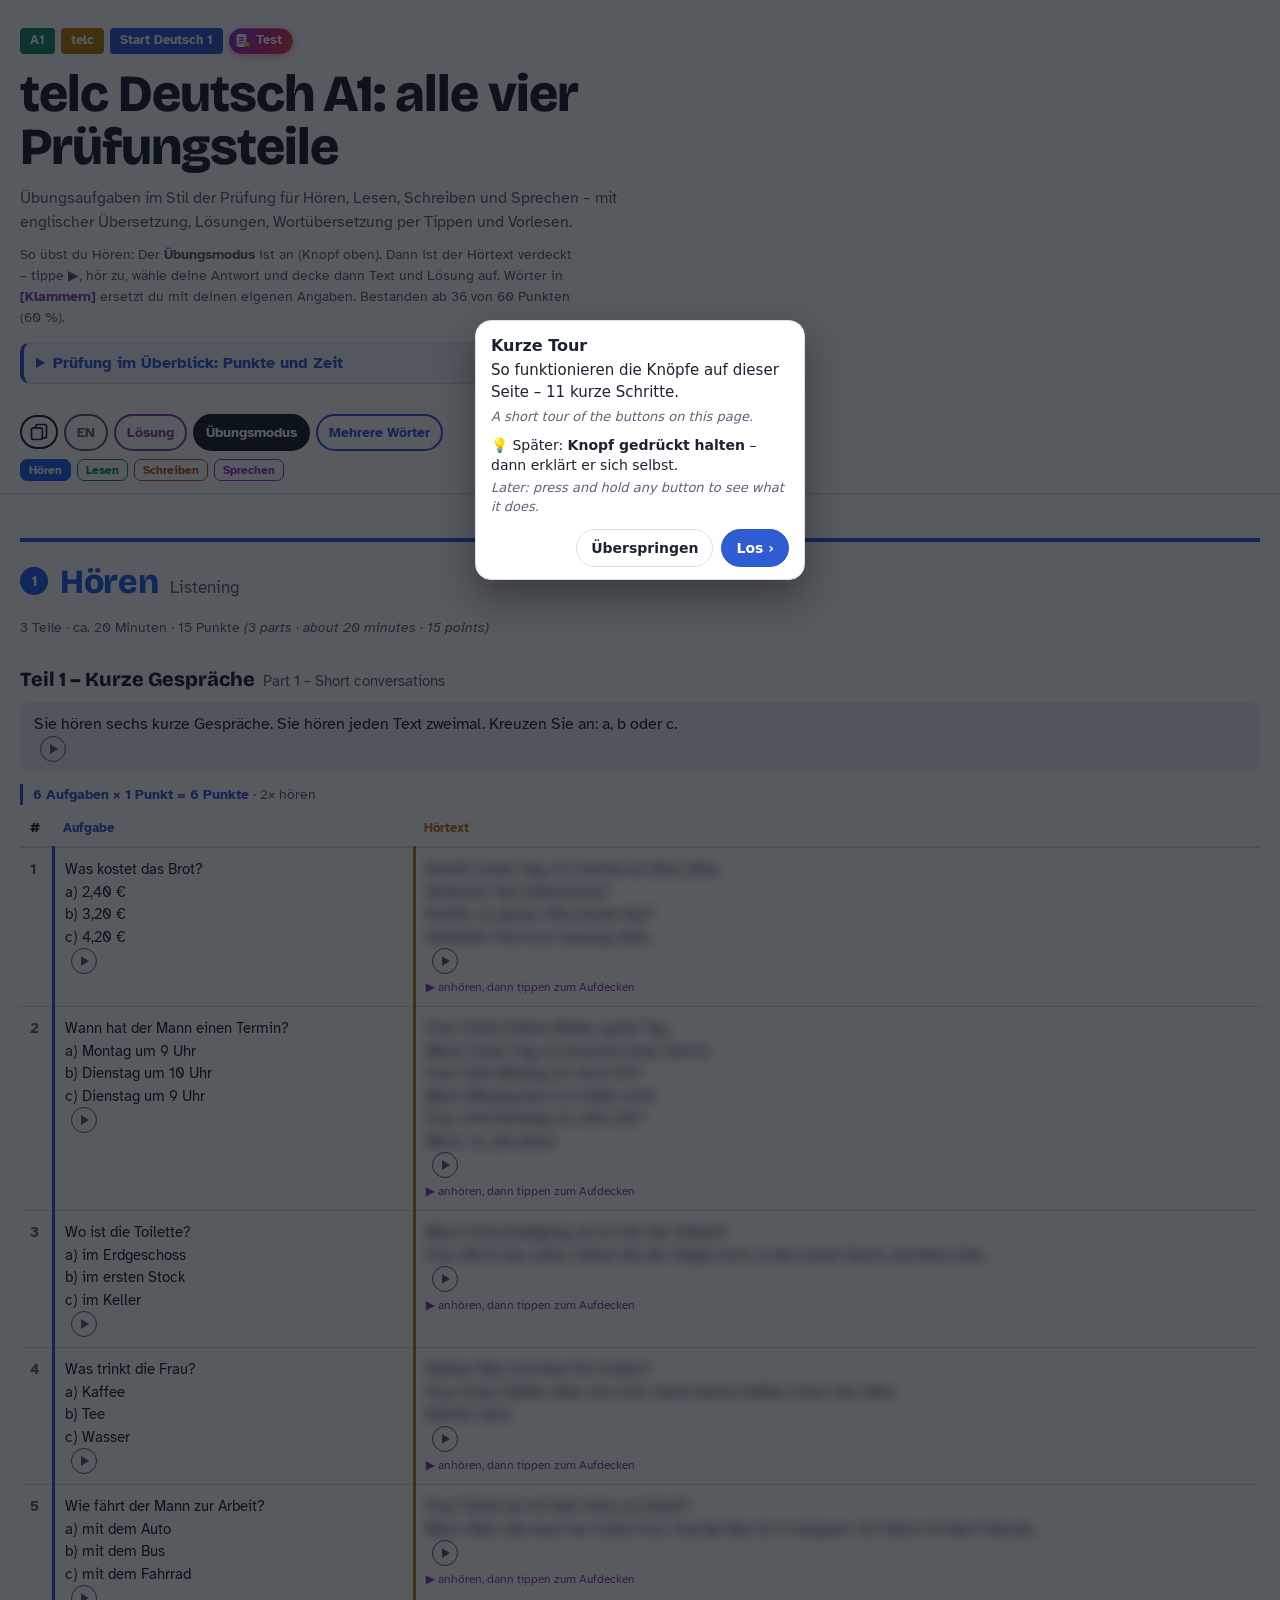
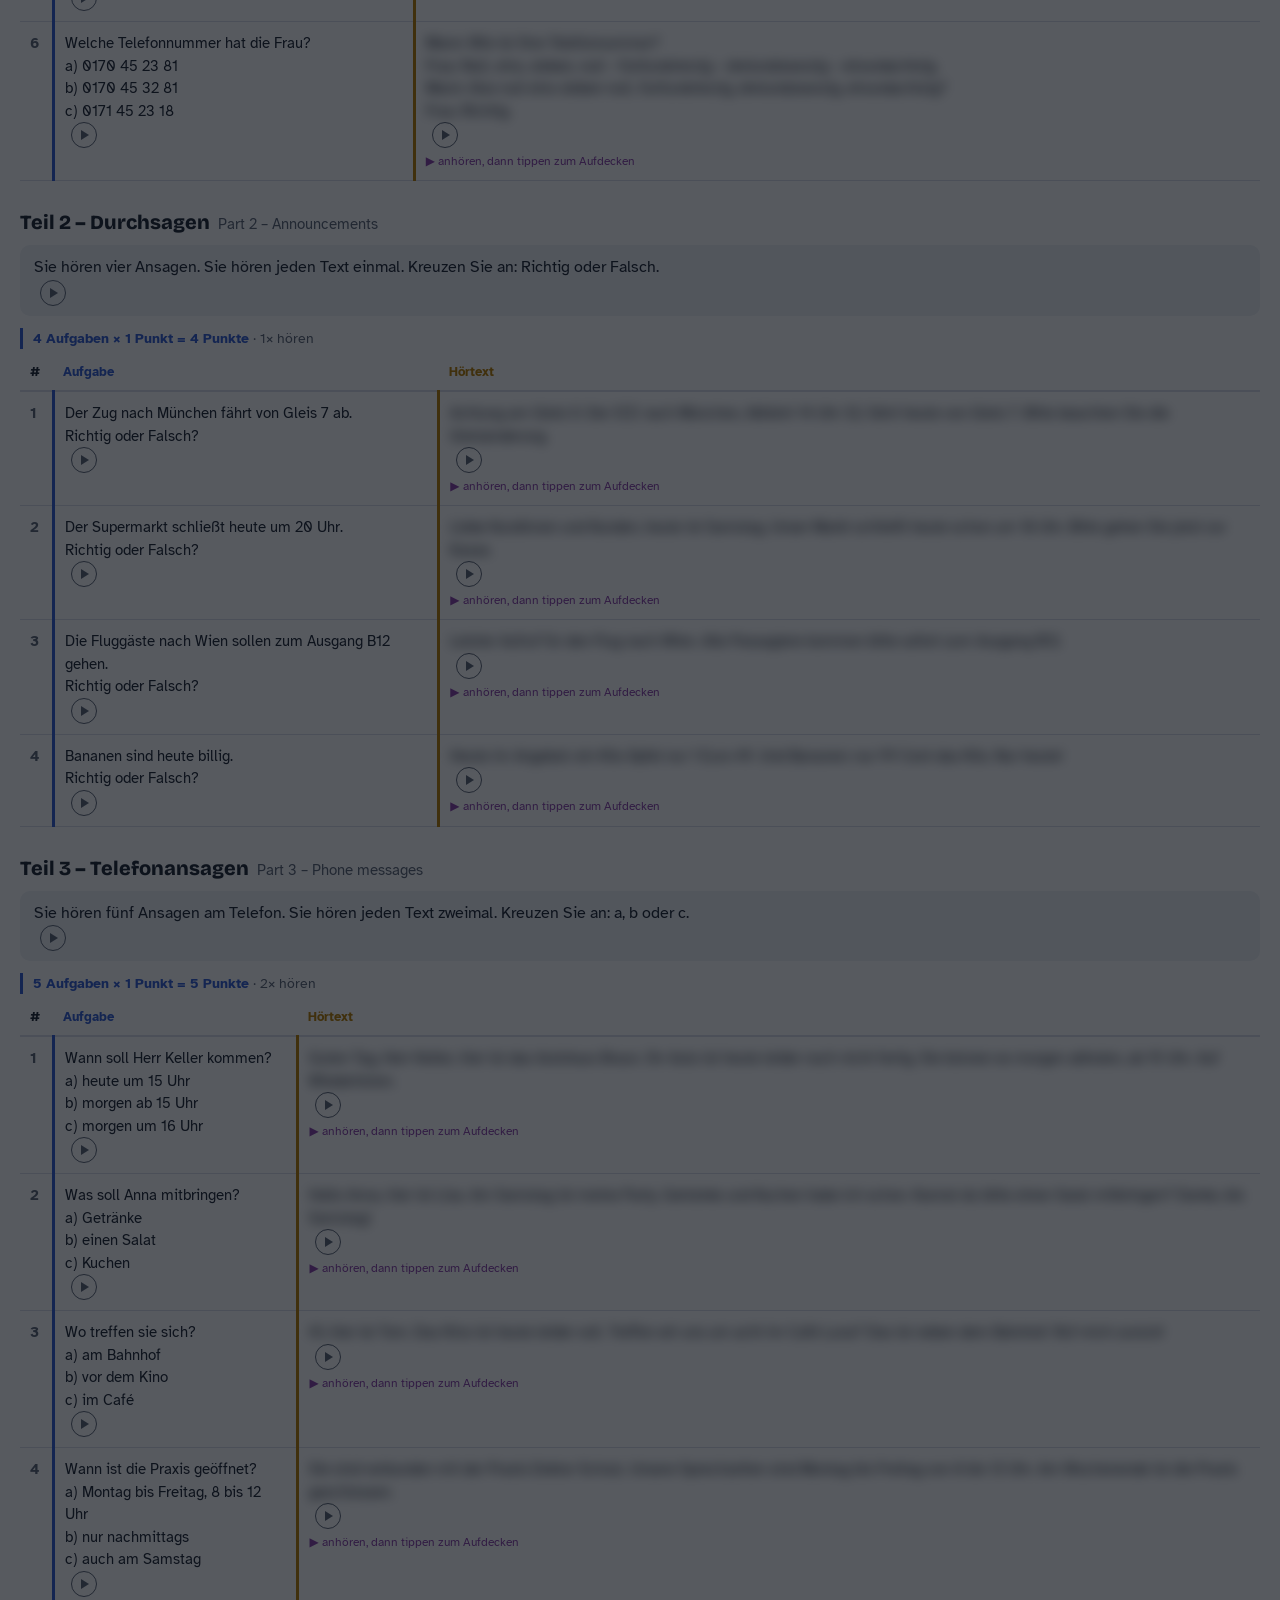
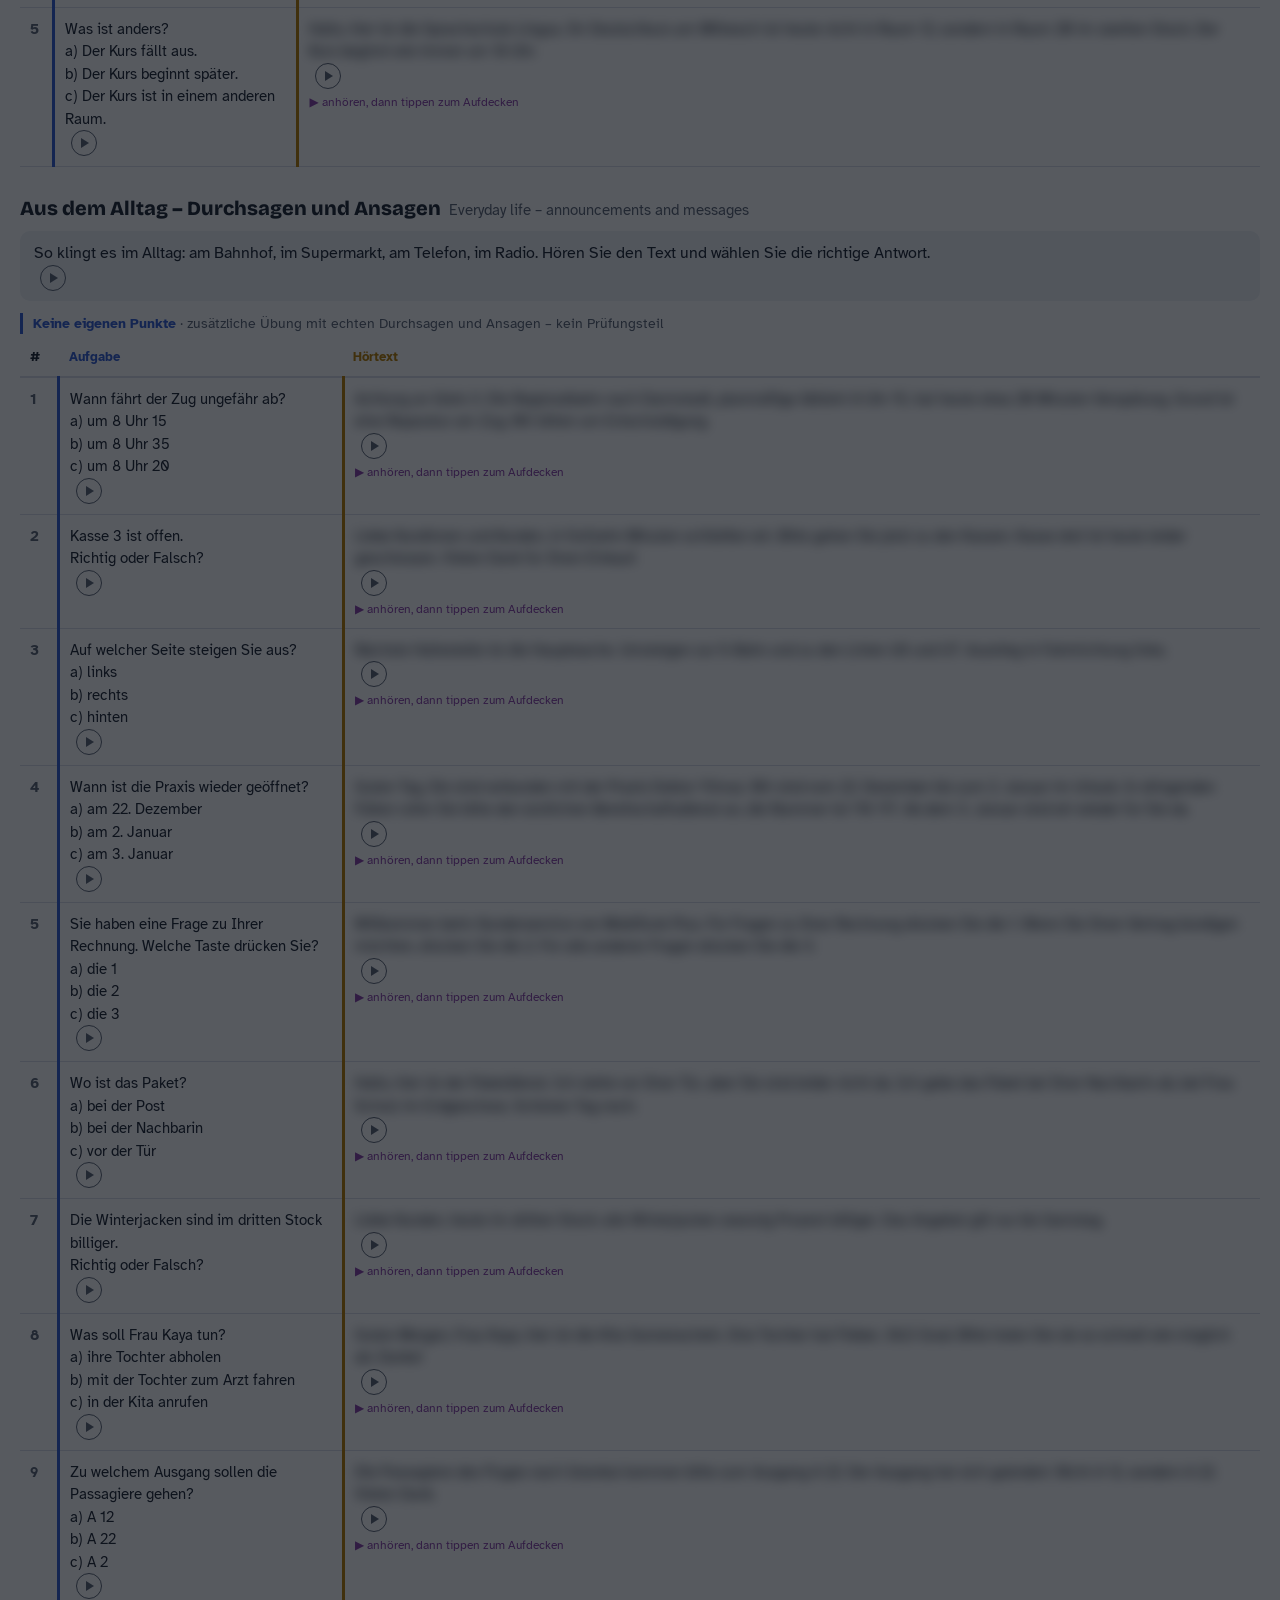
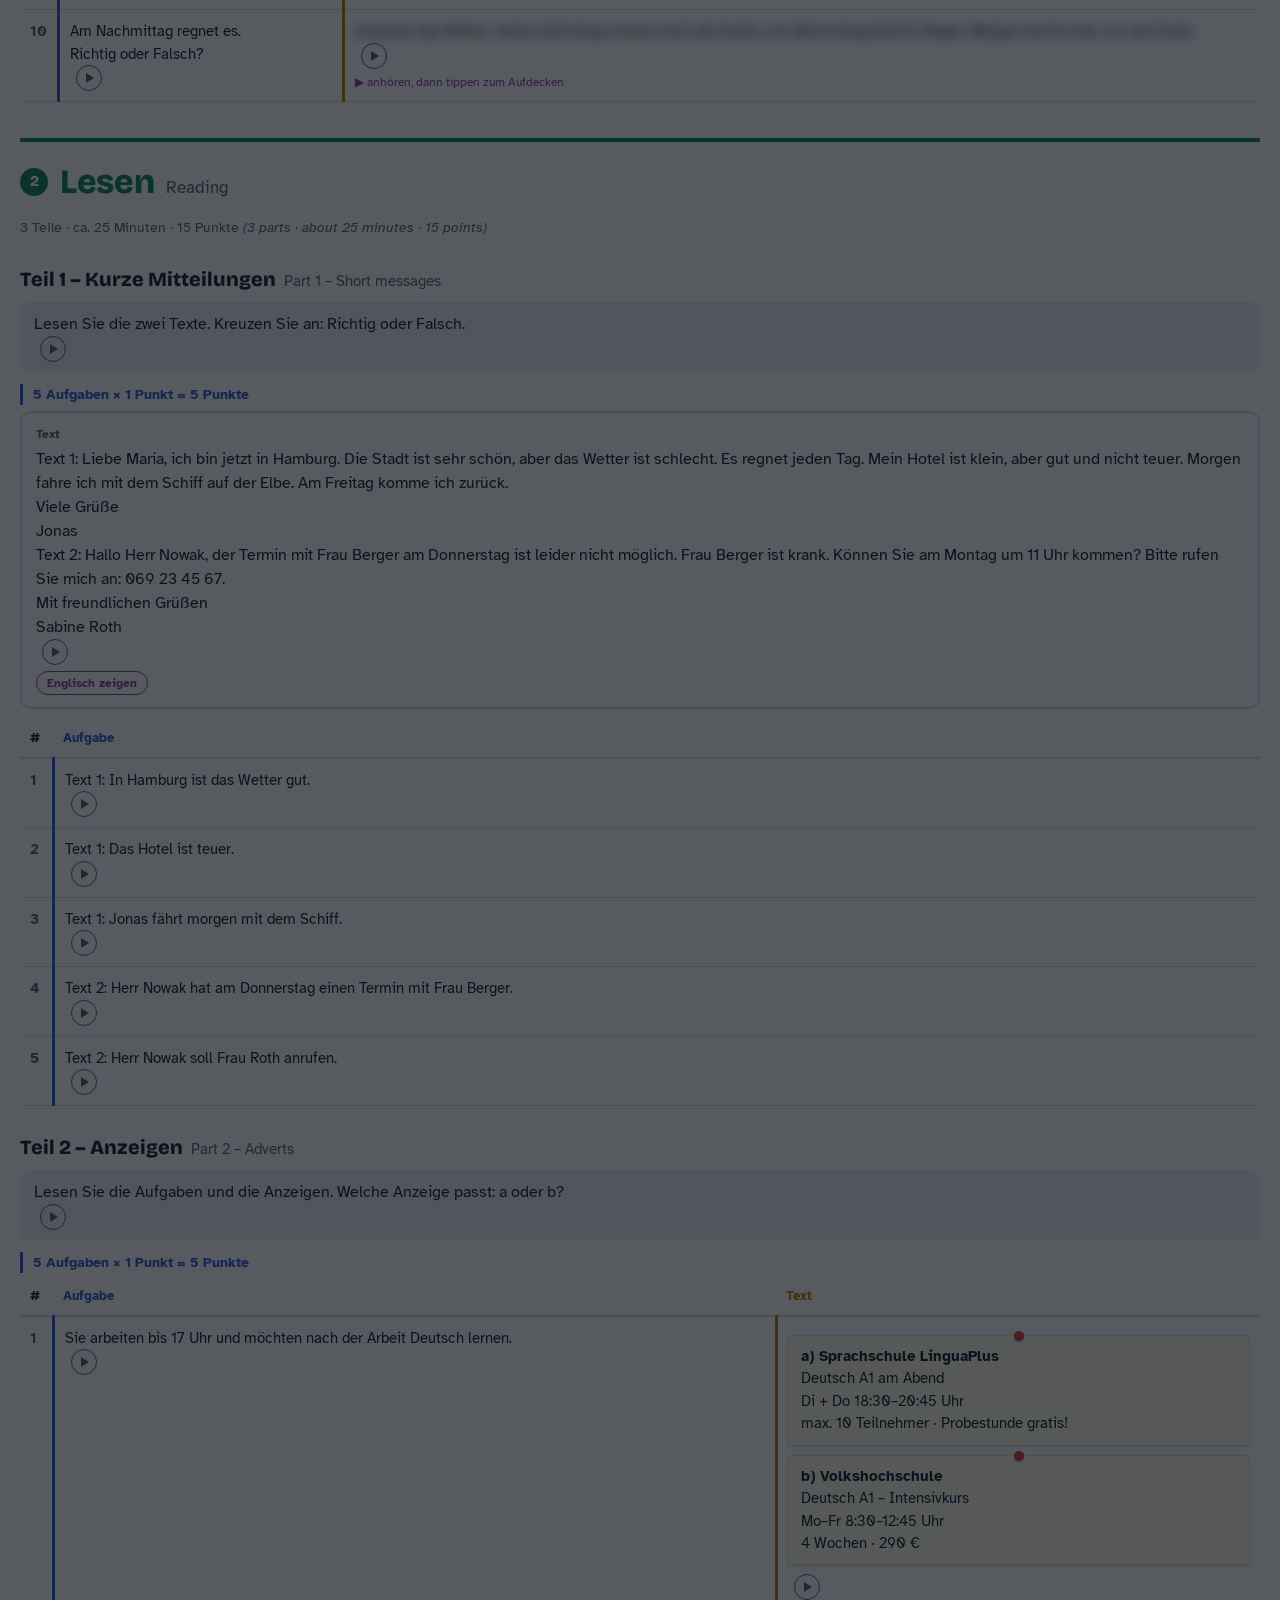
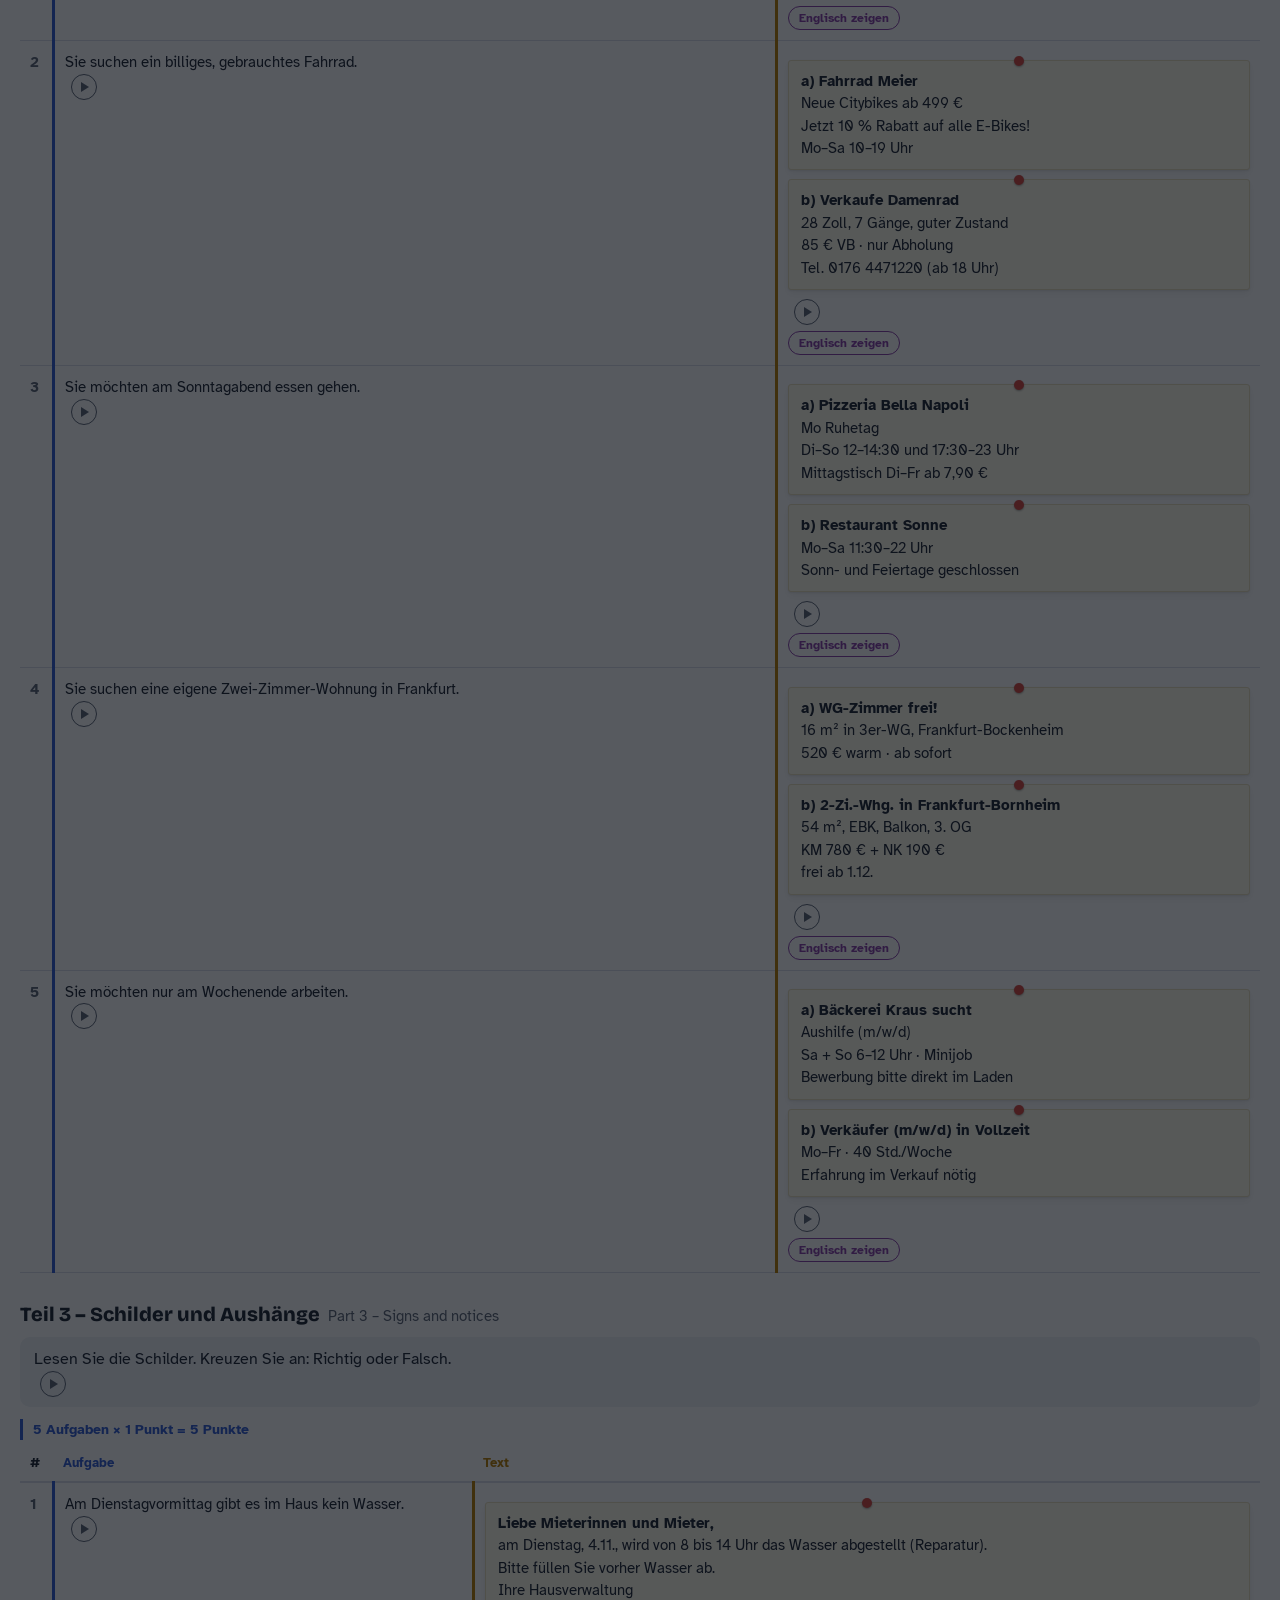
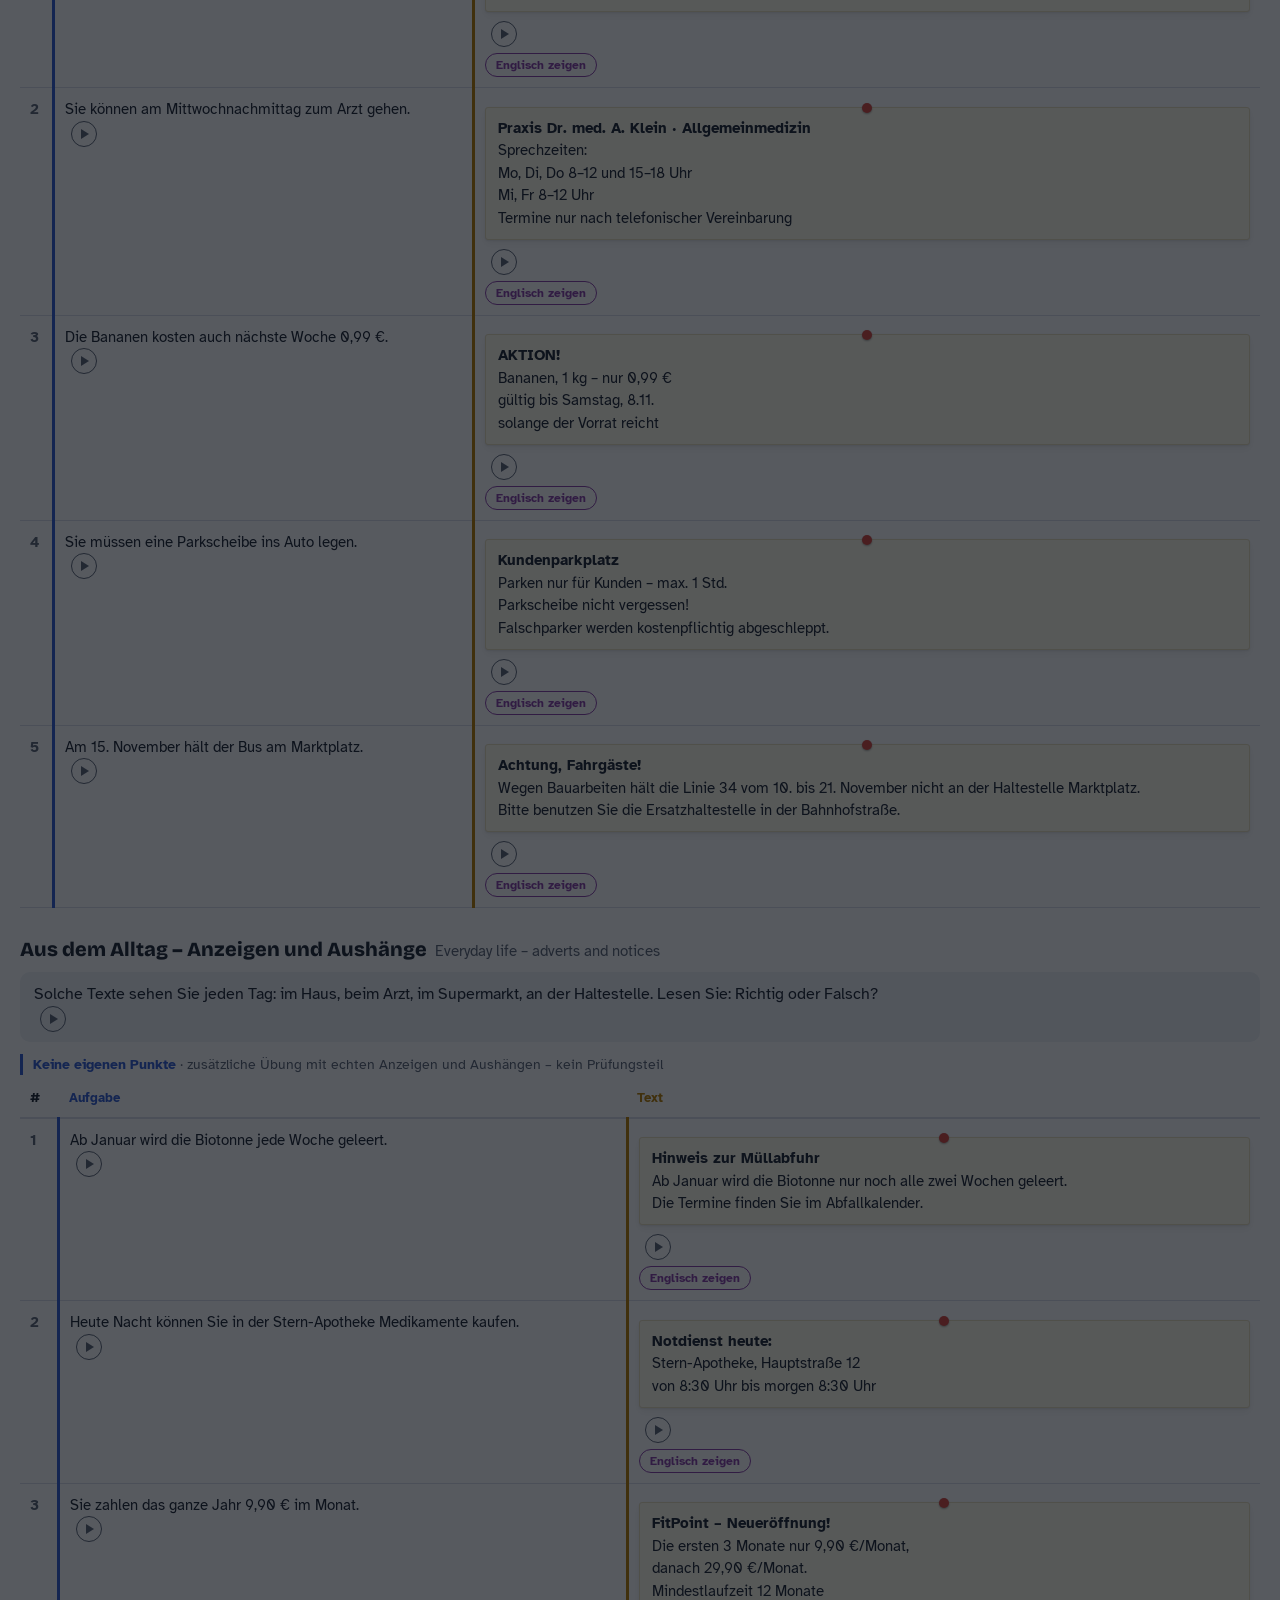
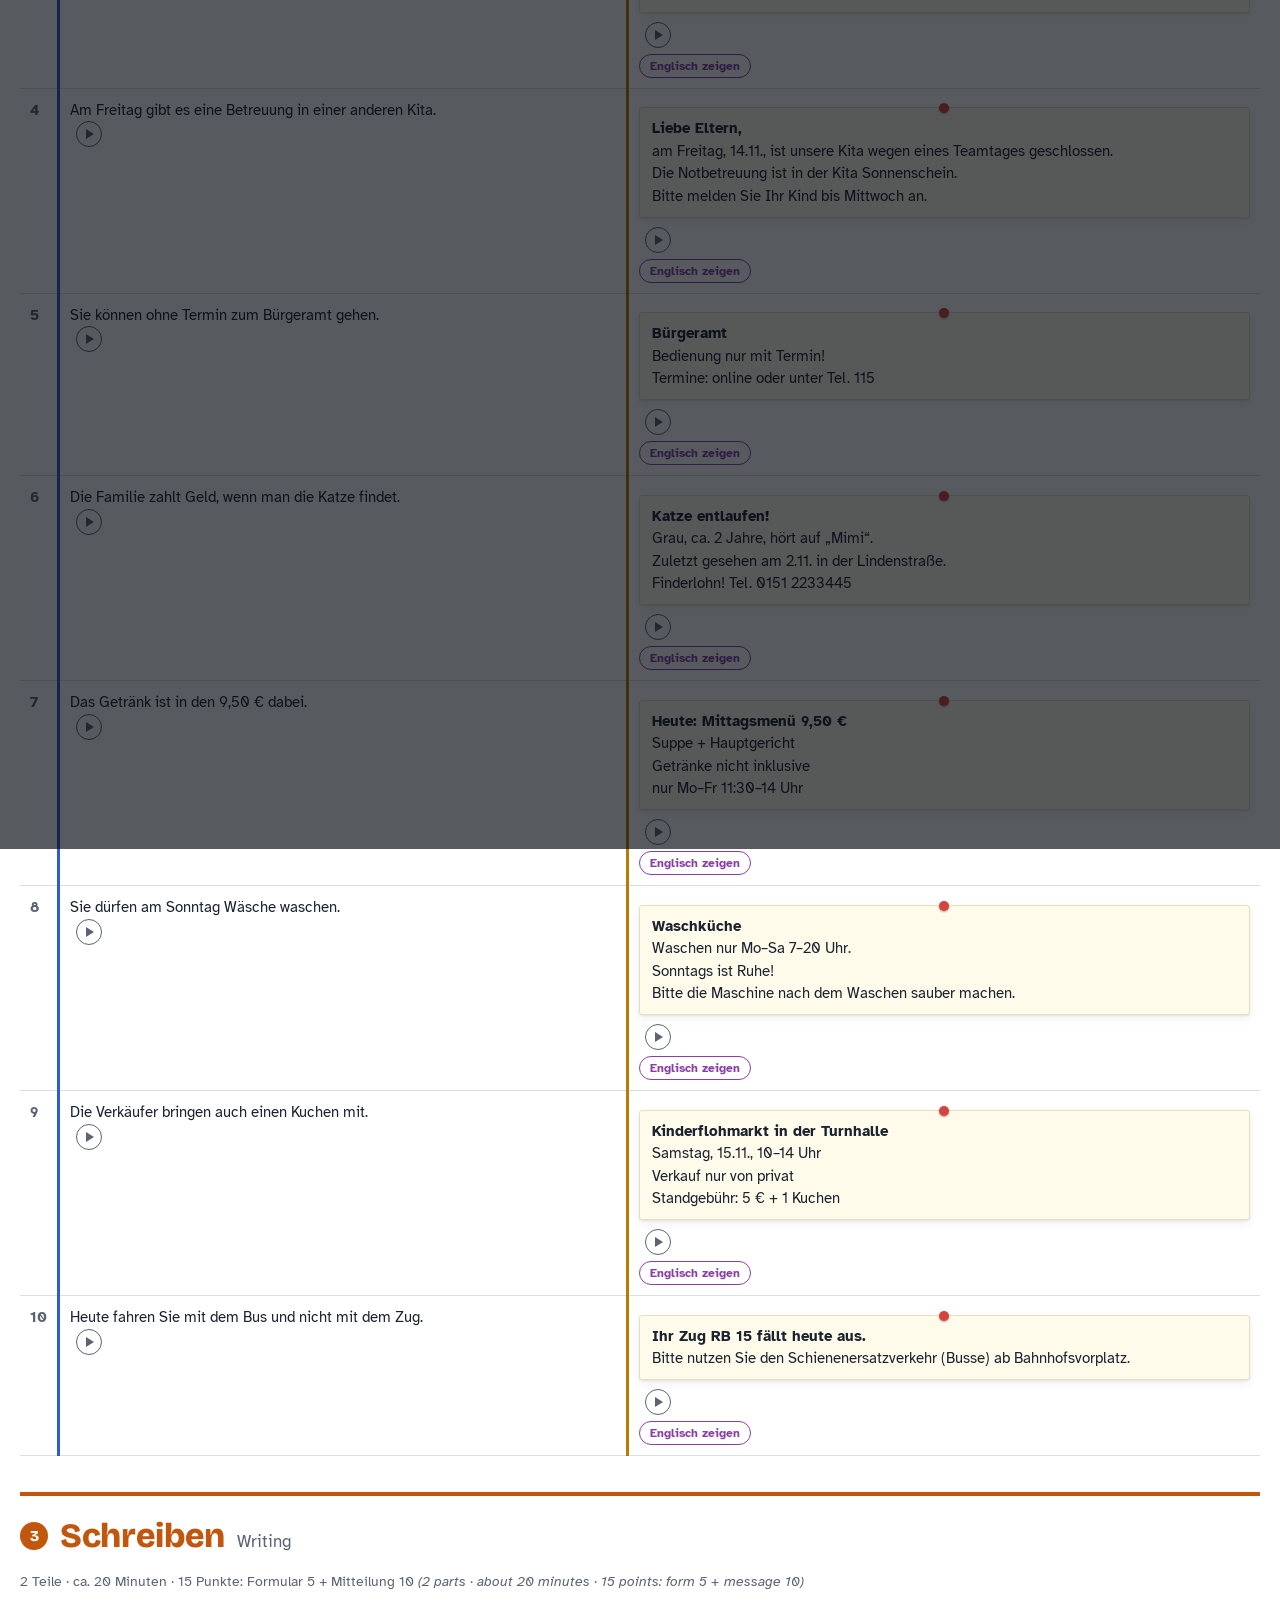
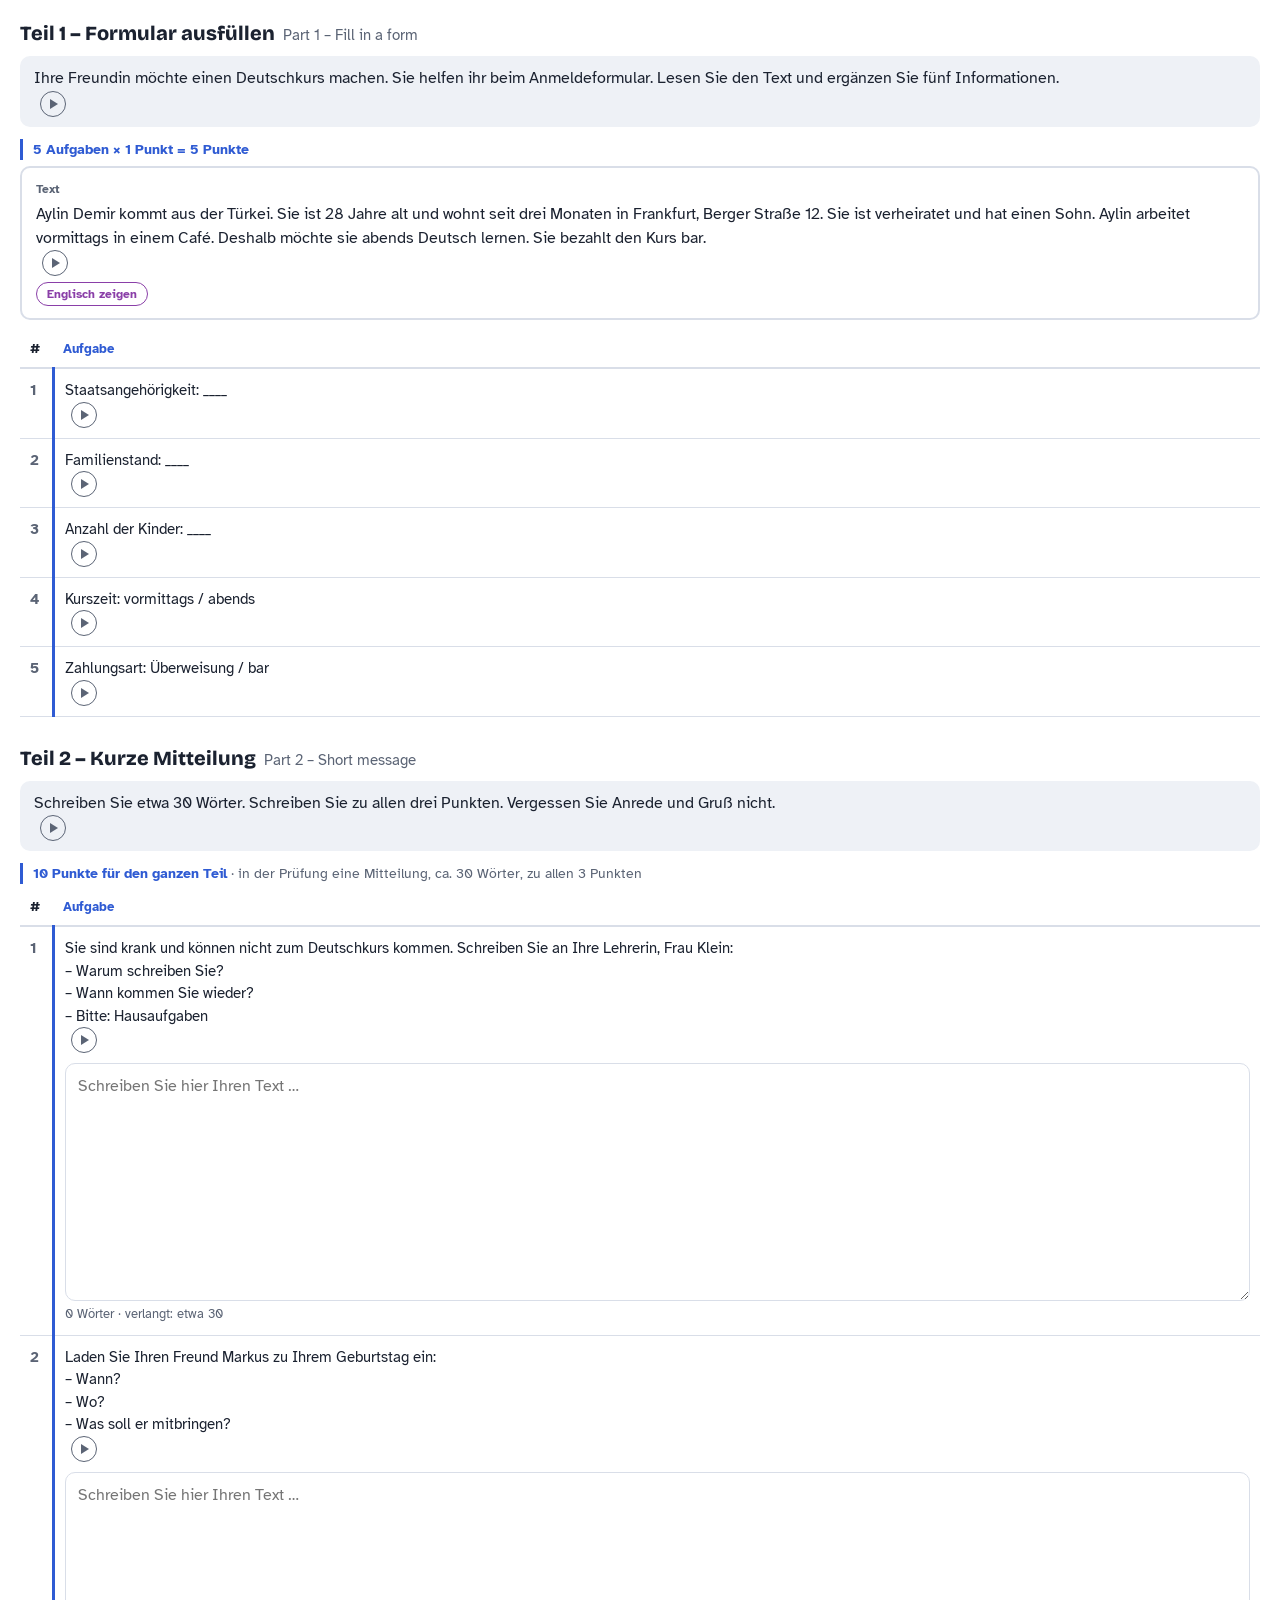
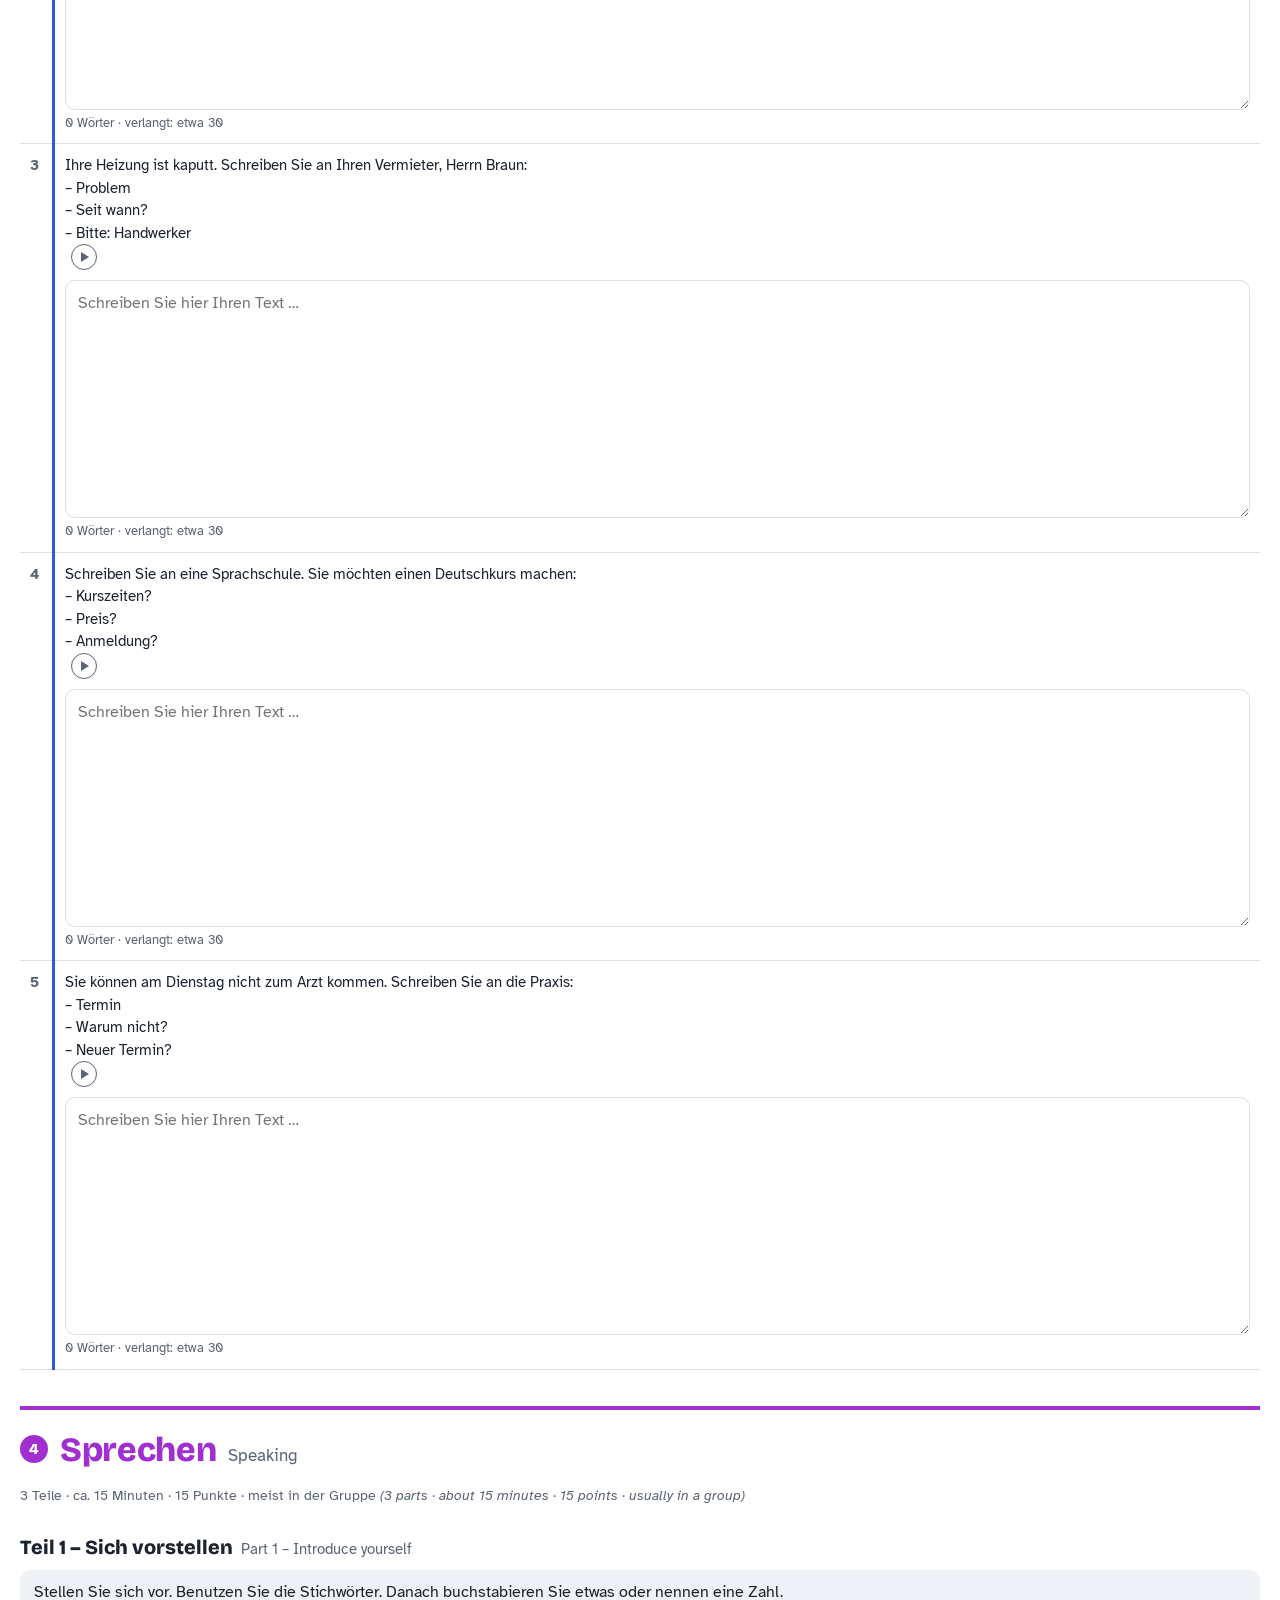
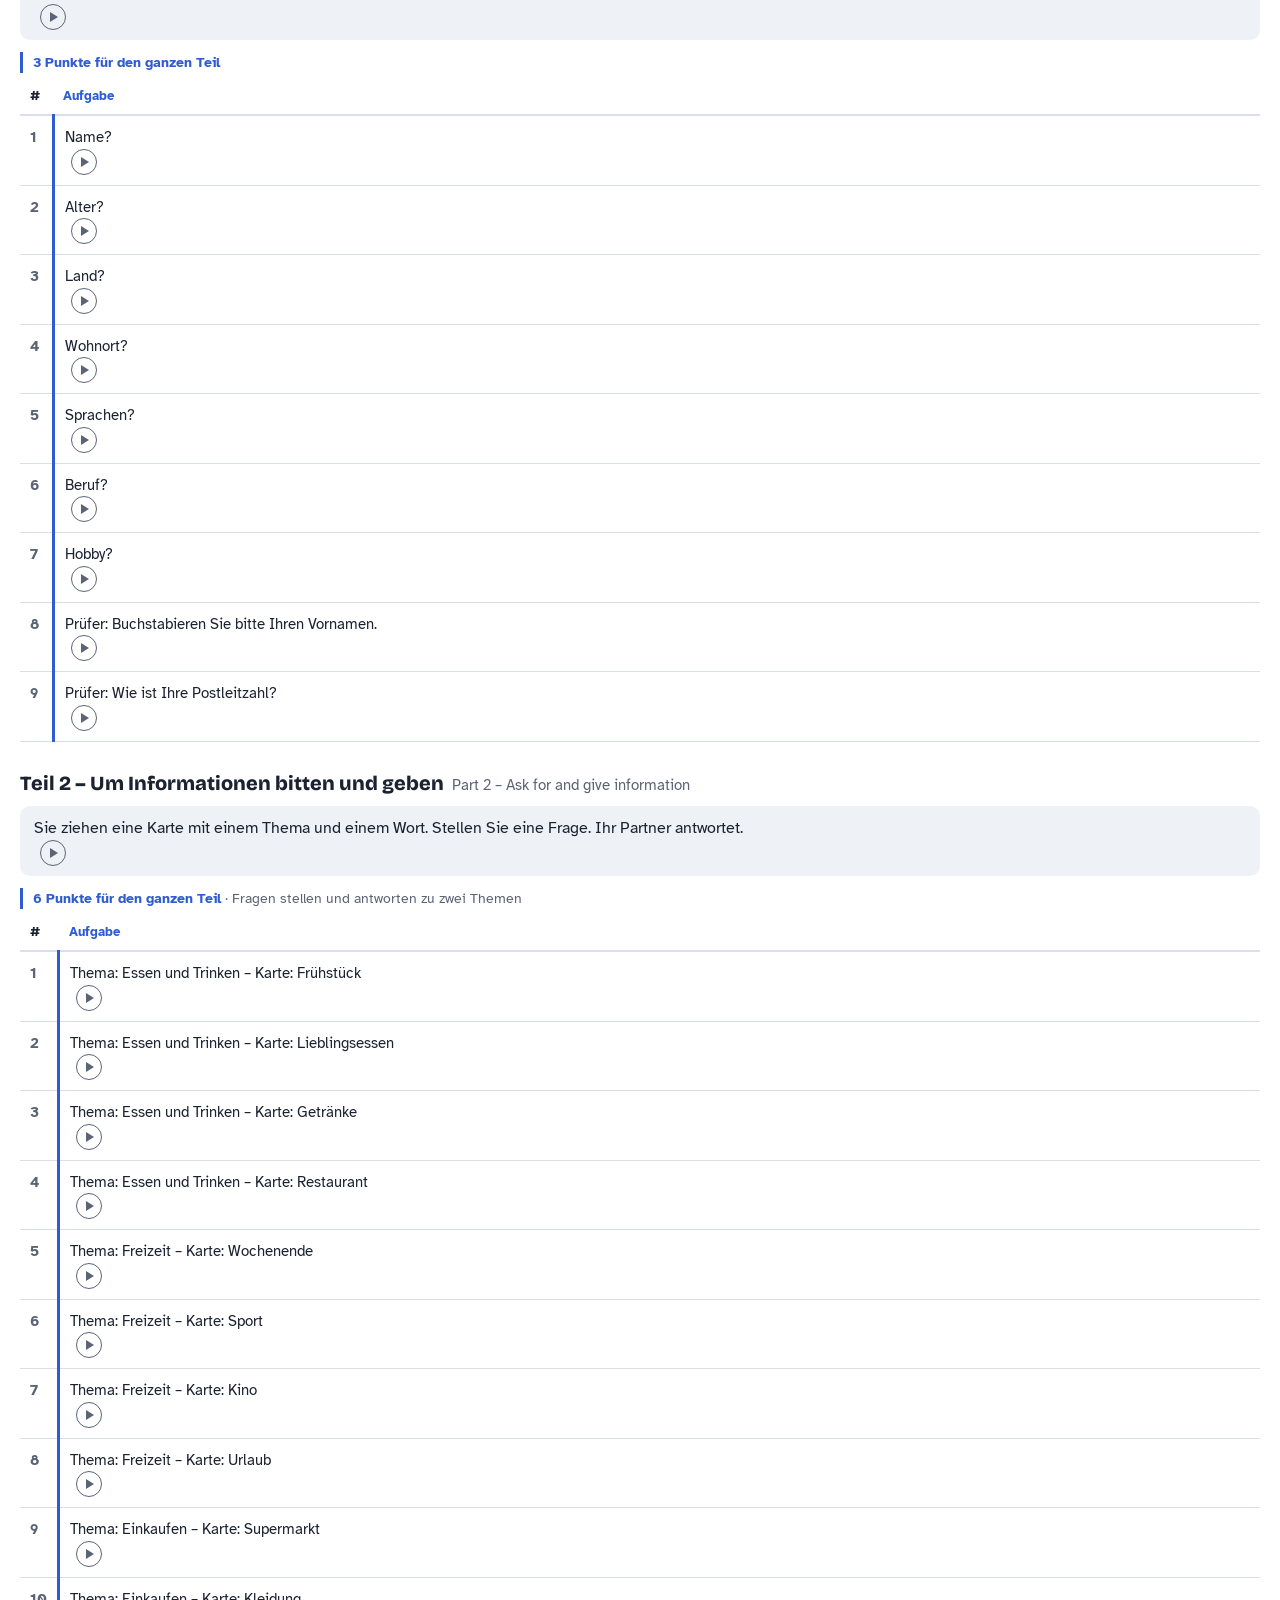
==== commit 3a26440e: "Hören: real-life announcements and messages (1.50.0) A new practice part per level, "Aus dem Alltag " ====
--- a/a1.html
+++ b/a1.html
@@ -252,7 +252,20 @@
 ["What is the change?","Was ist anders?\na) Der Kurs fällt aus.\nb) Der Kurs beginnt später.\nc) Der Kurs ist in einem anderen Raum.",
  "Hallo, hier ist die Sprachschule Lingua. Ihr Deutschkurs am Mittwoch ist heute nicht in Raum 12, sondern in Raum 20 im zweiten Stock. Der Kurs beginnt wie immer um 18 Uhr.",
  "Hello, this is the Lingua language school. Your Wednesday German course today is not in room 12 but in room 20 on the second floor. The course starts at 6 pm as always.",
- "c) in einem anderen Raum – Raum 20 statt 12.","c) in a different room – room 20 instead of 12."]]}]},
+ "c) in einem anderen Raum – Raum 20 statt 12.","c) in a different room – room 20 instead of 12."]]},
+{t:"Aus dem Alltag – Durchsagen und Ansagen",te:"Everyday life – announcements and messages",hear:true,
+ intro:"So klingt es im Alltag: am Bahnhof, im Supermarkt, am Telefon, im Radio. Hören Sie den Text und wählen Sie die richtige Antwort.",
+ introEn:"This is how it sounds in everyday life: at the station, in the supermarket, on the phone, on the radio. Listen and choose the right answer.",rows:[
+["When does the train leave, roughly?","Wann fährt der Zug ungefähr ab?\na) um 8 Uhr 15\nb) um 8 Uhr 35\nc) um 8 Uhr 20","Achtung an Gleis 3. Die Regionalbahn nach Darmstadt, planmäßige Abfahrt 8 Uhr 15, hat heute etwa 20 Minuten Verspätung. Grund ist eine Reparatur am Zug. Wir bitten um Entschuldigung.","Attention on platform 3. The regional train to Darmstadt, scheduled departure 8:15, is about 20 minutes late today. The reason is a repair on the train. We apologise.","b) um 8 Uhr 35 – planmäßig 8 Uhr 15 plus etwa 20 Minuten Verspätung.","b) at 8:35 – scheduled 8:15 plus about 20 minutes' delay."],
+["Checkout 3 is open.","Kasse 3 ist offen.\nRichtig oder Falsch?","Liebe Kundinnen und Kunden, in fünfzehn Minuten schließen wir. Bitte gehen Sie jetzt zu den Kassen. Kasse drei ist heute leider geschlossen. Vielen Dank für Ihren Einkauf.","Dear customers, we close in fifteen minutes. Please go to the checkouts now. Unfortunately checkout three is closed today. Thank you for shopping with us.","Falsch – „Kasse drei ist heute leider geschlossen.“","False – “Unfortunately checkout three is closed today.”"],
+["On which side do you get out?","Auf welcher Seite steigen Sie aus?\na) links\nb) rechts\nc) hinten","Nächste Haltestelle ist die Hauptwache. Umsteigen zur S-Bahn und zu den Linien U6 und U7. Ausstieg in Fahrtrichtung links.","The next stop is Hauptwache. Change here for the S-Bahn and lines U6 and U7. Exit on the left in the direction of travel.","a) links – „Ausstieg in Fahrtrichtung links“.","a) on the left – “exit on the left in the direction of travel”."],
+["When is the practice open again?","Wann ist die Praxis wieder geöffnet?\na) am 22. Dezember\nb) am 2. Januar\nc) am 3. Januar","Guten Tag, Sie sind verbunden mit der Praxis Doktor Yilmaz. Wir sind vom 22. Dezember bis zum 2. Januar im Urlaub. In dringenden Fällen rufen Sie bitte den ärztlichen Bereitschaftsdienst an, die Nummer ist 116 117. Ab dem 3. Januar sind wir wieder für Sie da.","Hello, you've reached Dr Yilmaz's practice. We're on holiday from 22 December to 2 January. In urgent cases please call the on-call medical service; the number is 116 117. From 3 January we're there for you again.","c) am 3. Januar – „Ab dem 3. Januar sind wir wieder für Sie da.“","c) on 3 January – “From 3 January we're there for you again.”"],
+["You have a question about your bill. Which key do you press?","Sie haben eine Frage zu Ihrer Rechnung. Welche Taste drücken Sie?\na) die 1\nb) die 2\nc) die 3","Willkommen beim Kundenservice von Mobilfunk Plus. Für Fragen zu Ihrer Rechnung drücken Sie die 1. Wenn Sie Ihren Vertrag kündigen möchten, drücken Sie die 2. Für alle anderen Fragen drücken Sie die 3.","Welcome to Mobilfunk Plus customer service. For questions about your bill, press 1. If you want to cancel your contract, press 2. For all other questions, press 3.","a) die 1 – „Für Fragen zu Ihrer Rechnung drücken Sie die 1.“","a) 1 – “For questions about your bill, press 1.”"],
+["Where is the parcel?","Wo ist das Paket?\na) bei der Post\nb) bei der Nachbarin\nc) vor der Tür","Hallo, hier ist der Paketdienst. Ich stehe vor Ihrer Tür, aber Sie sind leider nicht da. Ich gebe das Paket bei Ihrer Nachbarin ab, bei Frau Schulz im Erdgeschoss. Schönen Tag noch.","Hello, this is the parcel service. I'm at your door, but unfortunately you're not in. I'm leaving the parcel with your neighbour, Ms Schulz on the ground floor. Have a nice day.","b) bei der Nachbarin – Frau Schulz im Erdgeschoss.","b) with the neighbour – Ms Schulz on the ground floor."],
+["Winter jackets are cheaper on the third floor.","Die Winterjacken sind im dritten Stock billiger.\nRichtig oder Falsch?","Liebe Kunden, heute im dritten Stock: alle Winterjacken zwanzig Prozent billiger. Das Angebot gilt nur bis Samstag.","Dear customers, today on the third floor: all winter jackets twenty percent cheaper. The offer is only valid until Saturday.","Richtig – im dritten Stock zwanzig Prozent billiger.","True – twenty percent cheaper on the third floor."],
+["What should Ms Kaya do?","Was soll Frau Kaya tun?\na) ihre Tochter abholen\nb) mit der Tochter zum Arzt fahren\nc) in der Kita anrufen","Guten Morgen, Frau Kaya, hier ist die Kita Sonnenschein. Ihre Tochter hat Fieber, 38,5 Grad. Bitte holen Sie sie so schnell wie möglich ab. Danke!","Good morning, Ms Kaya, this is the Sonnenschein nursery. Your daughter has a temperature of 38.5 degrees. Please pick her up as soon as possible. Thank you!","a) ihre Tochter abholen – „Bitte holen Sie sie so schnell wie möglich ab.“","a) pick up her daughter – “Please pick her up as soon as possible.”"],
+["Which gate should the passengers go to?","Zu welchem Ausgang sollen die Passagiere gehen?\na) A 12\nb) A 22\nc) A 2","Die Passagiere des Fluges nach Istanbul kommen bitte zum Ausgang A 22. Der Ausgang hat sich geändert. Nicht A 12, sondern A 22. Vielen Dank.","Passengers on the flight to Istanbul, please come to gate A 22. The gate has changed. Not A 12, but A 22. Thank you.","b) A 22 – „nicht A 12, sondern A 22“.","b) A 22 – “not A 12, but A 22”."],
+["It rains in the afternoon.","Am Nachmittag regnet es.\nRichtig oder Falsch?","Und jetzt das Wetter. Heute Vormittag scheint noch die Sonne, am Nachmittag kommt Regen. Morgen wird es kalt, nur drei Grad.","And now the weather. This morning the sun is still shining; in the afternoon rain is coming. Tomorrow it'll be cold, only three degrees.","Richtig – „am Nachmittag kommt Regen“.","True – “in the afternoon rain is coming”."]]}]},
 {de:"Lesen",en:"Reading",info:"3 Teile · ca. 25 Minuten · 15 Punkte",infoEn:"3 parts · about 25 minutes · 15 points",parts:[
 {t:"Teil 1 – Kurze Mitteilungen",te:"Part 1 – Short messages",
  intro:"Lesen Sie die zwei Texte. Kreuzen Sie an: Richtig oder Falsch.",
@@ -372,7 +385,7 @@
  ["Noten","54–60 sehr gut · 48–53,5 gut · 42–47,5 befriedigend · 36–41,5 ausreichend · unter 36 nicht bestanden"],
  ["Gut ist","ab 48 Punkten (80 %) – ab 54 sehr gut; pro Prüfungsteil heißt das etwa 12 von 15"]],
  skills:[
- {time:"ca. 20 Minuten",pts:"15 Punkte",parts:[{n:6,per:1,play:"2× hören"},{n:4,per:1,play:"1× hören"},{n:5,per:1,play:"2× hören"}]},
+ {time:"ca. 20 Minuten",pts:"15 Punkte",parts:[{n:6,per:1,play:"2× hören"},{n:4,per:1,play:"1× hören"},{n:5,per:1,play:"2× hören"},{none:true,note:"zusätzliche Übung mit echten Durchsagen und Ansagen – kein Prüfungsteil"}]},
  {time:"25 Minuten",pts:"15 Punkte",parts:[{n:5,per:1},{n:5,per:1},{n:5,per:1},{none:true,note:"zusätzliche Übung mit echten Anzeigen und Aushängen – kein Prüfungsteil"}]},
  {time:"20 Minuten",pts:"15 Punkte",parts:[{n:5,per:1},{whole:10,each:"10 Punkte für die Mitteilung",note:"in der Prüfung eine Mitteilung, ca. 30 Wörter, zu allen 3 Punkten"}]},
  {time:"ca. 15 Minuten",pts:"15 Punkte",parts:[{whole:3},{whole:6,note:"Fragen stellen und antworten zu zwei Themen"},{whole:6,note:"Bitten formulieren und darauf reagieren"}]}]};
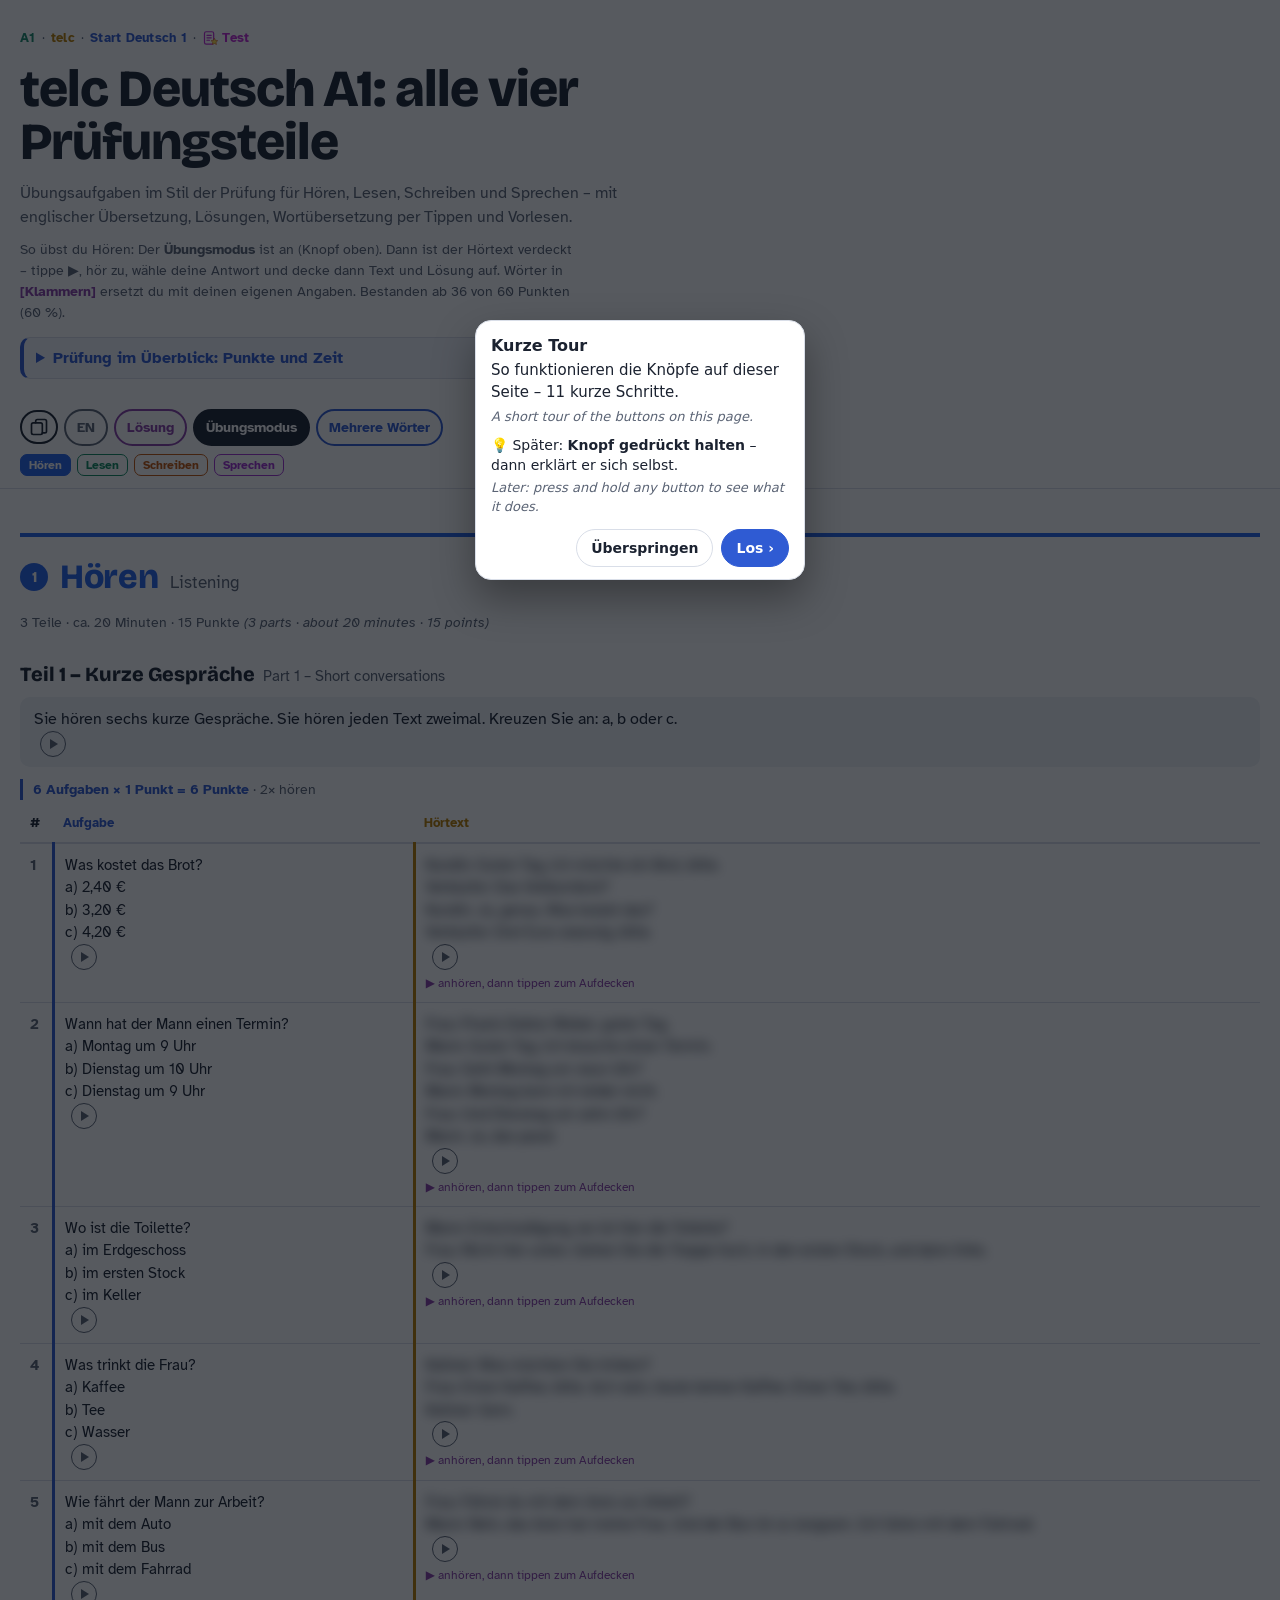
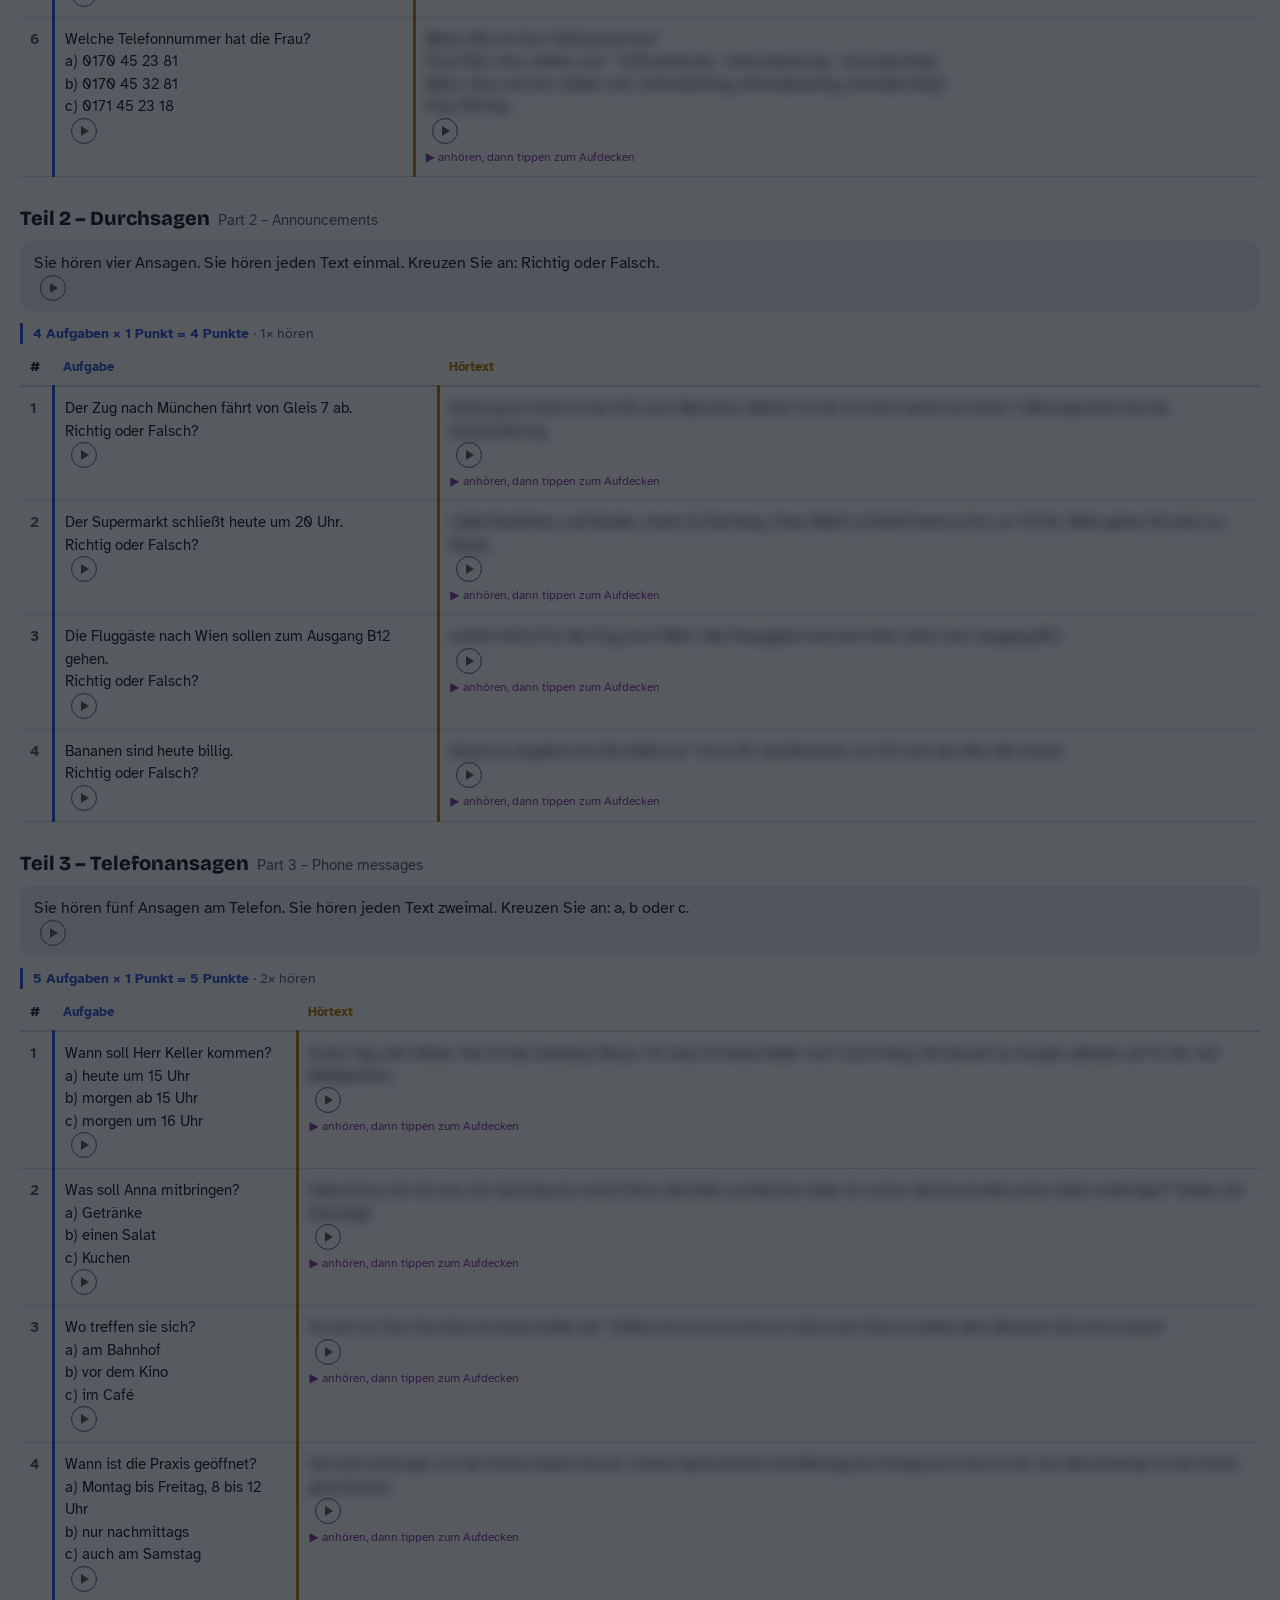
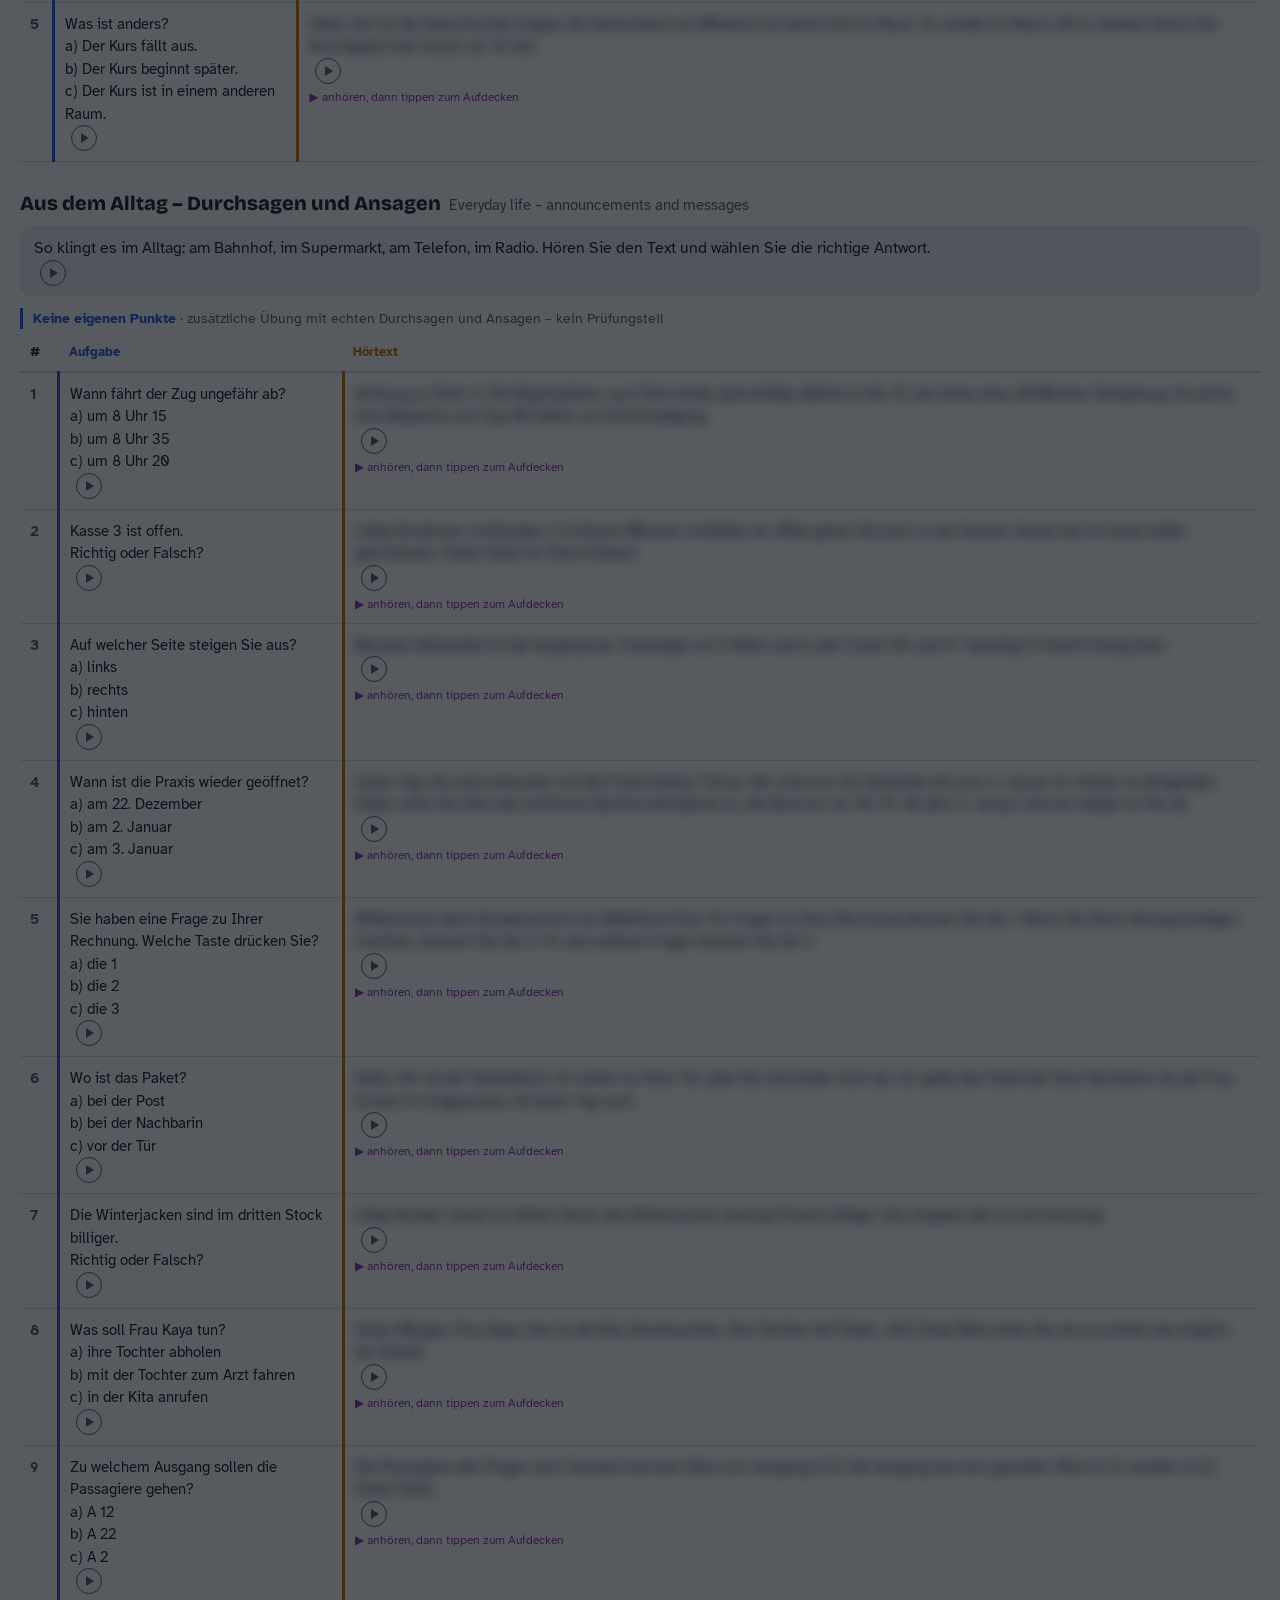
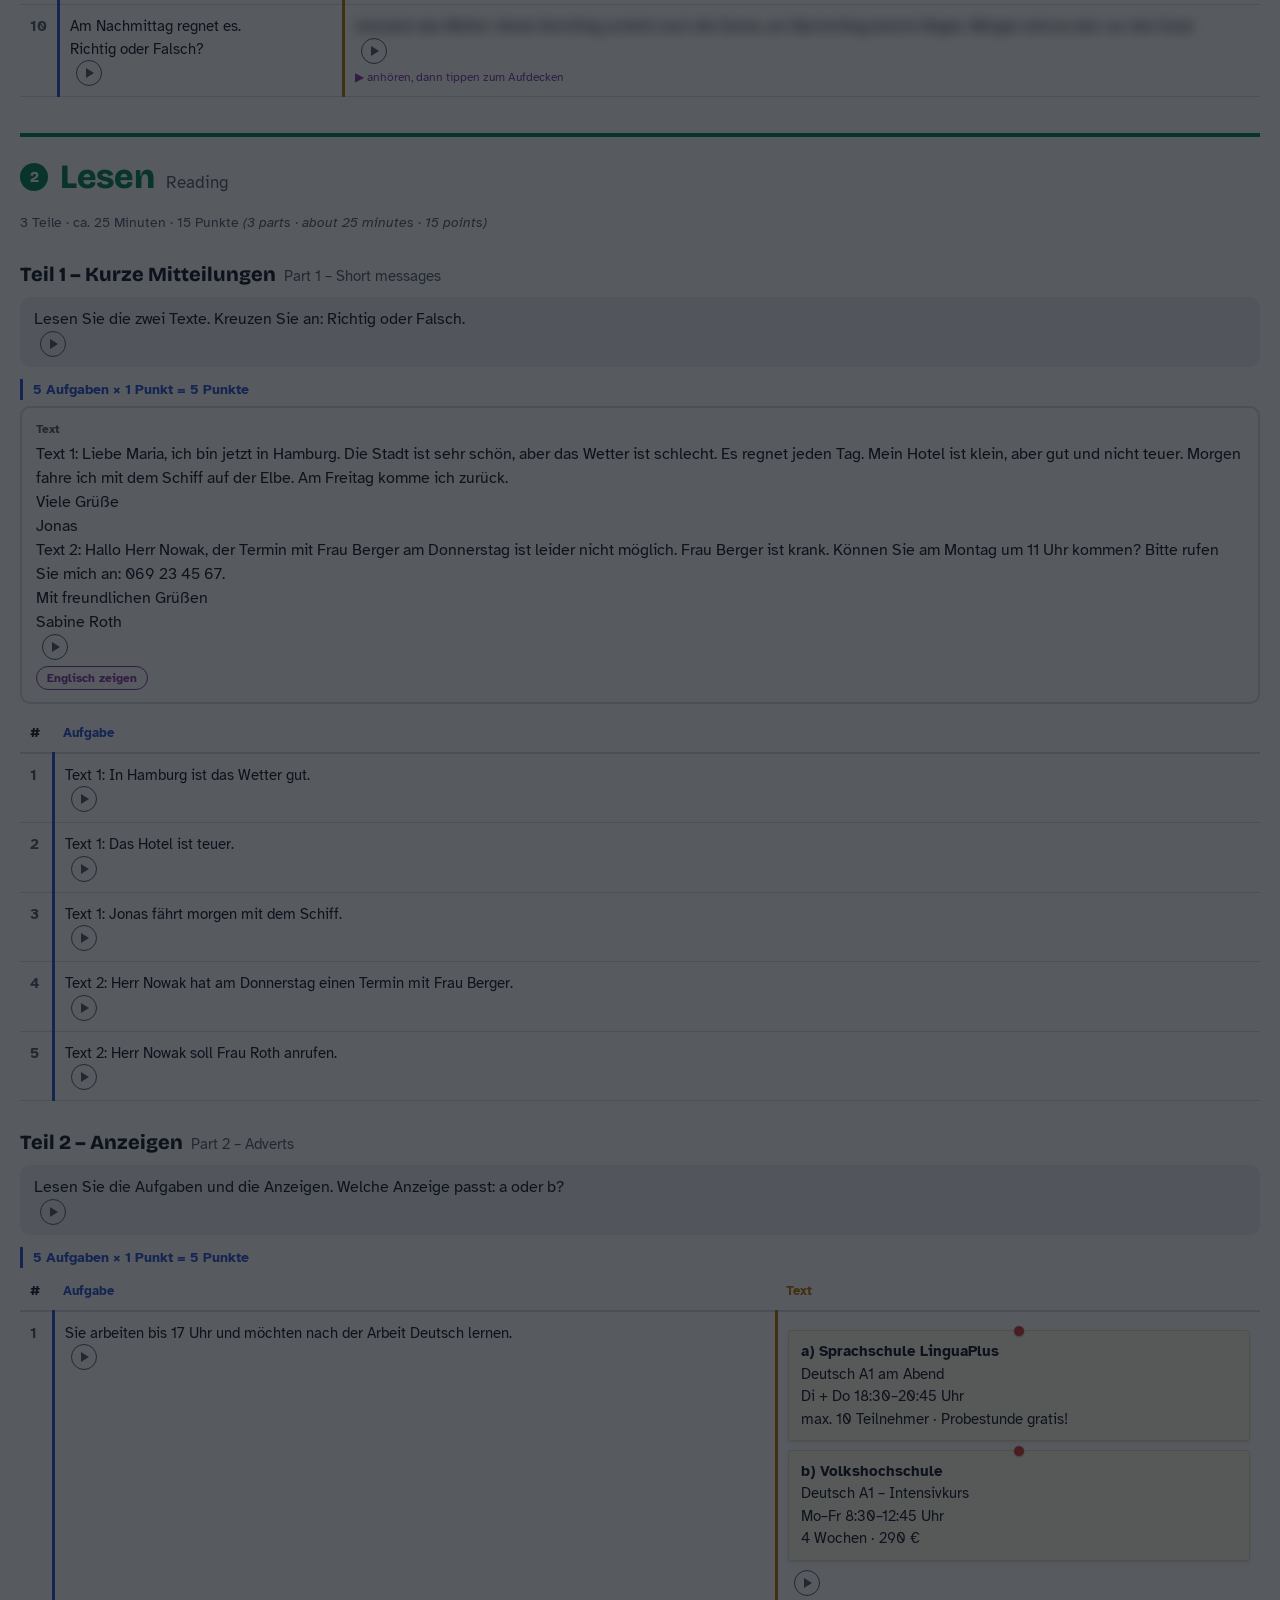
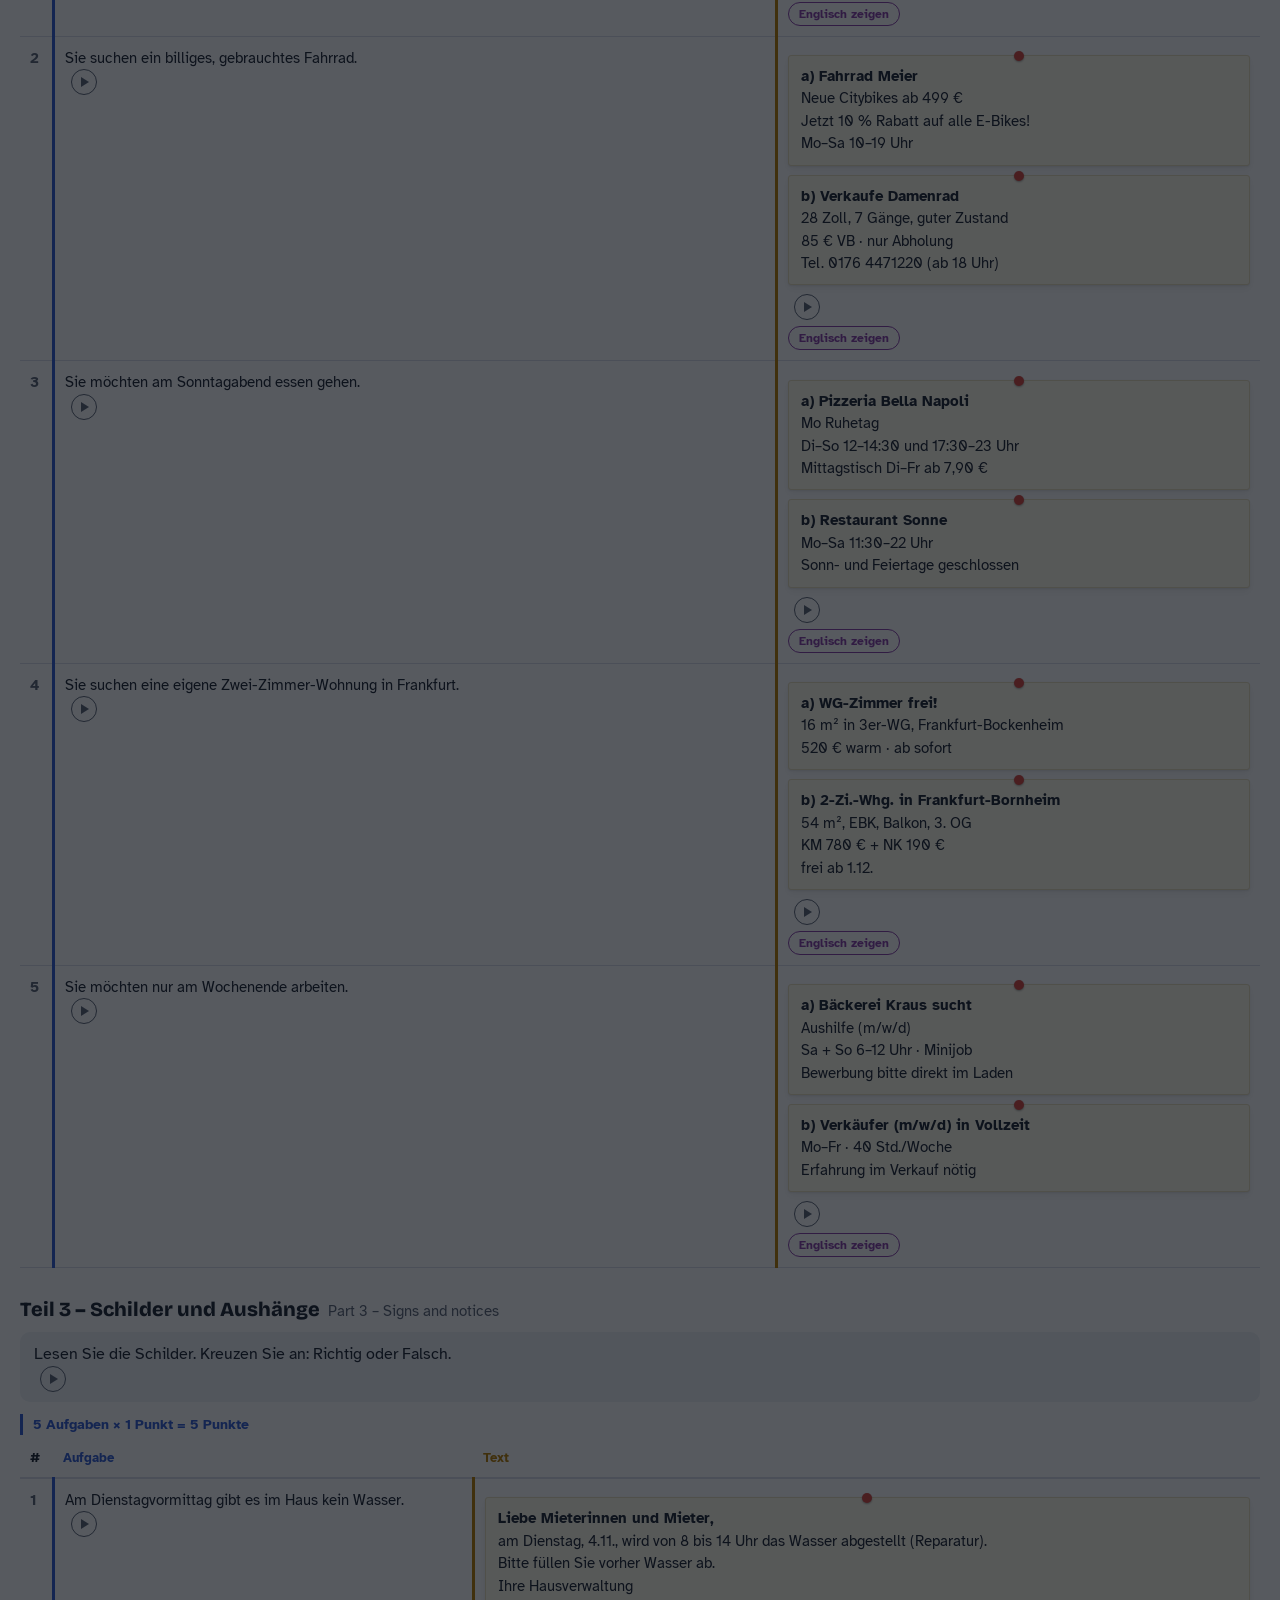
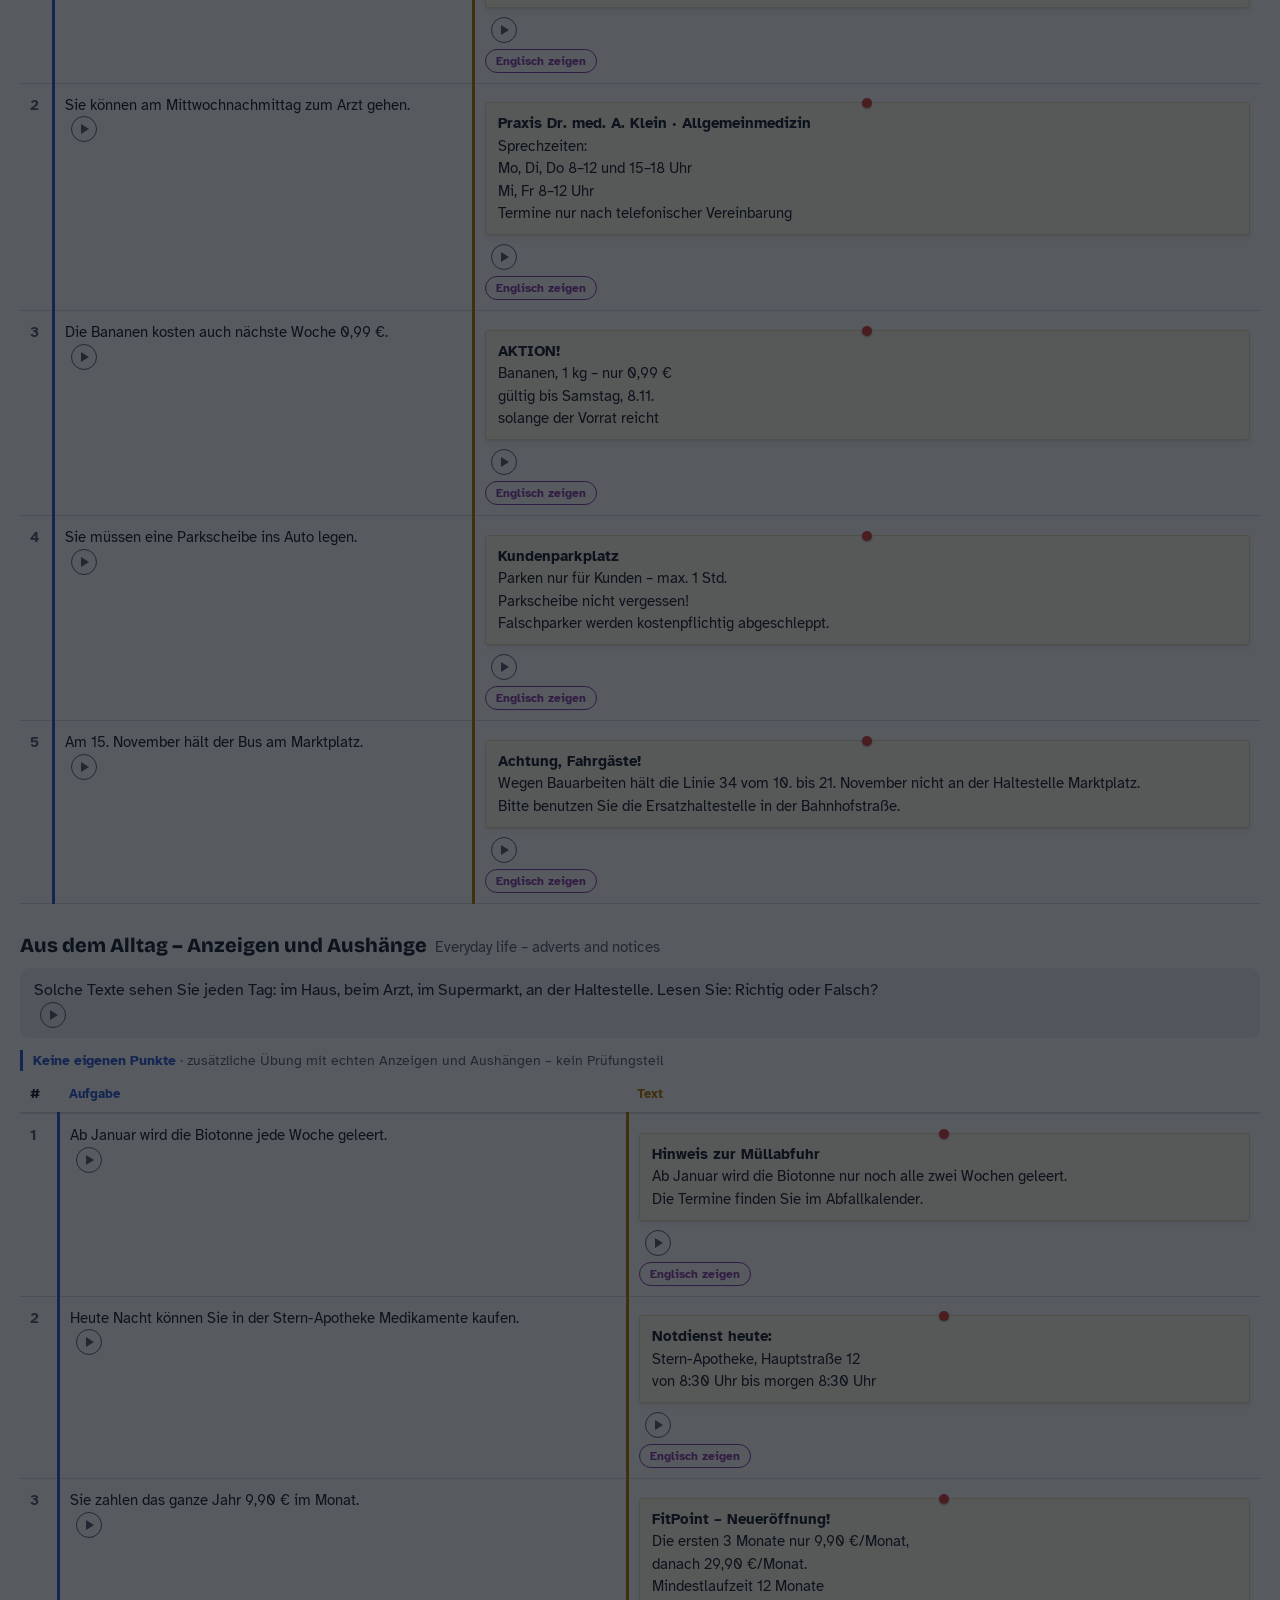
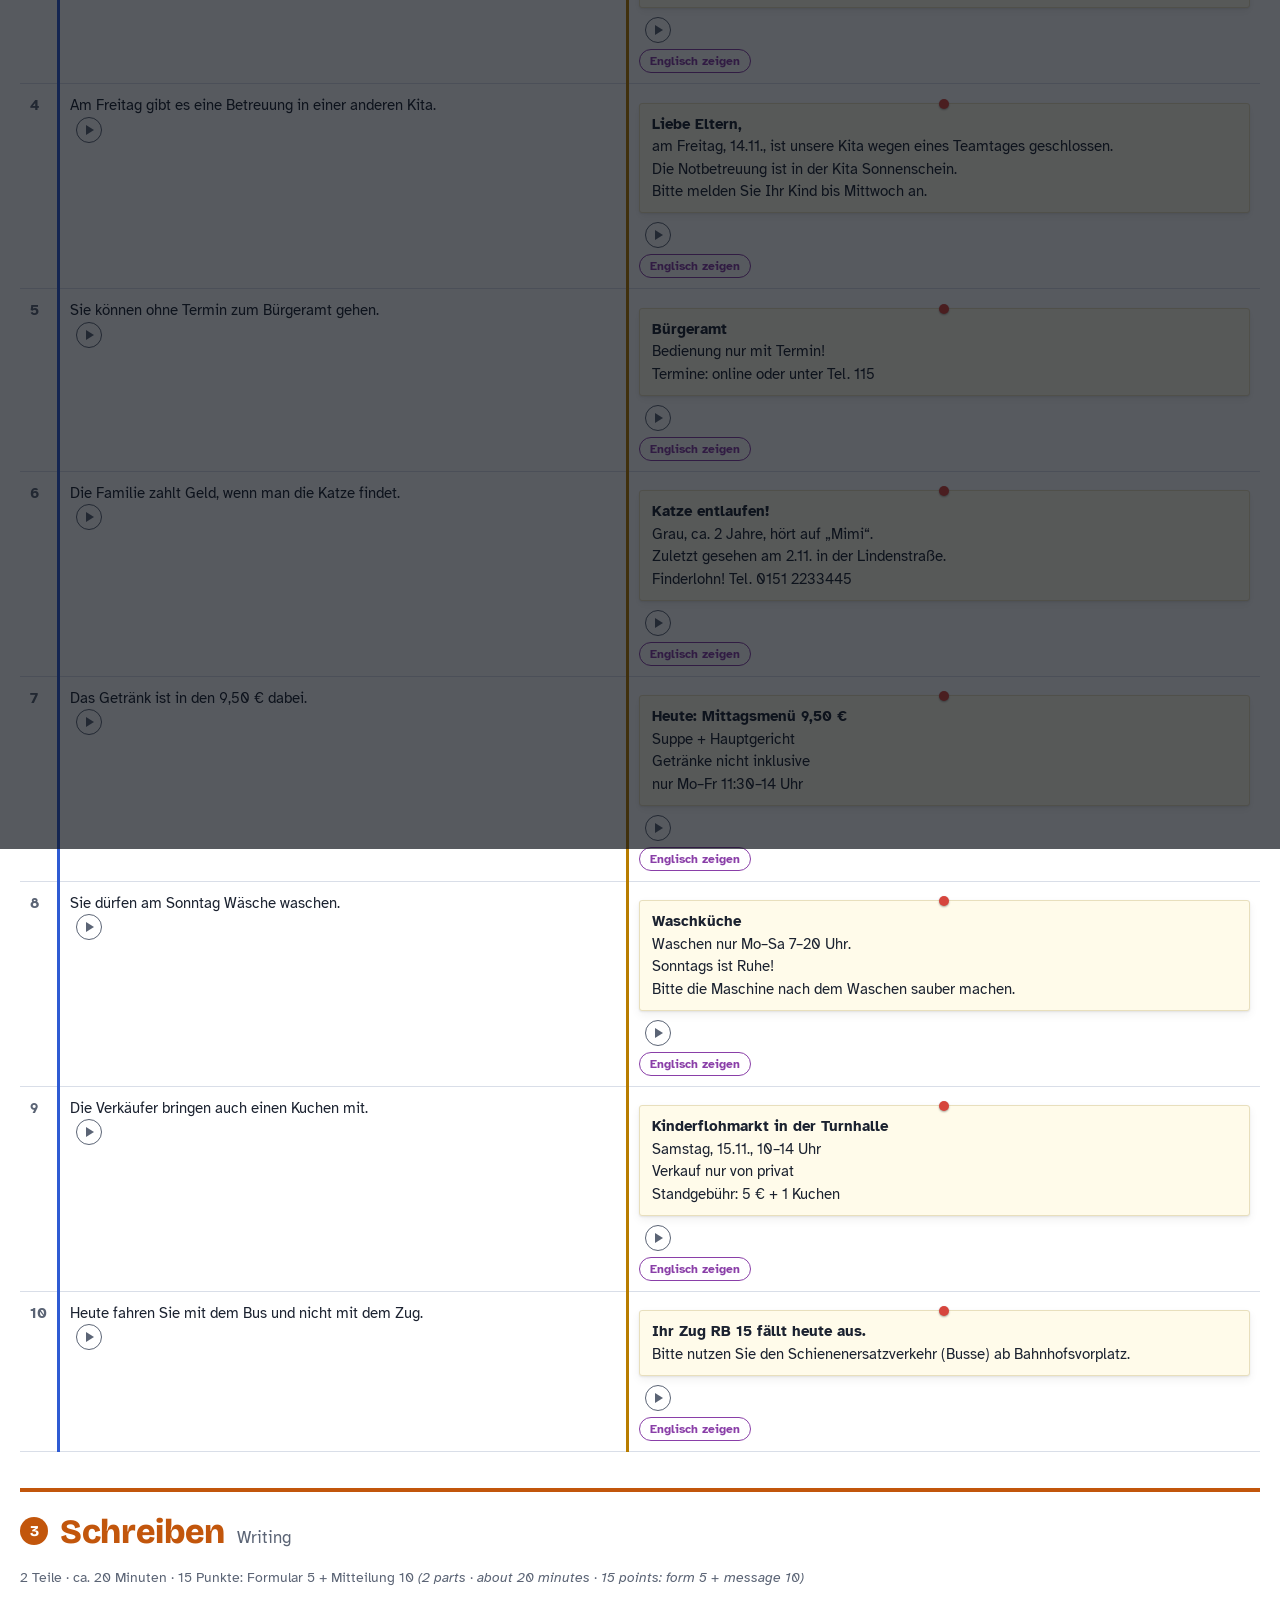
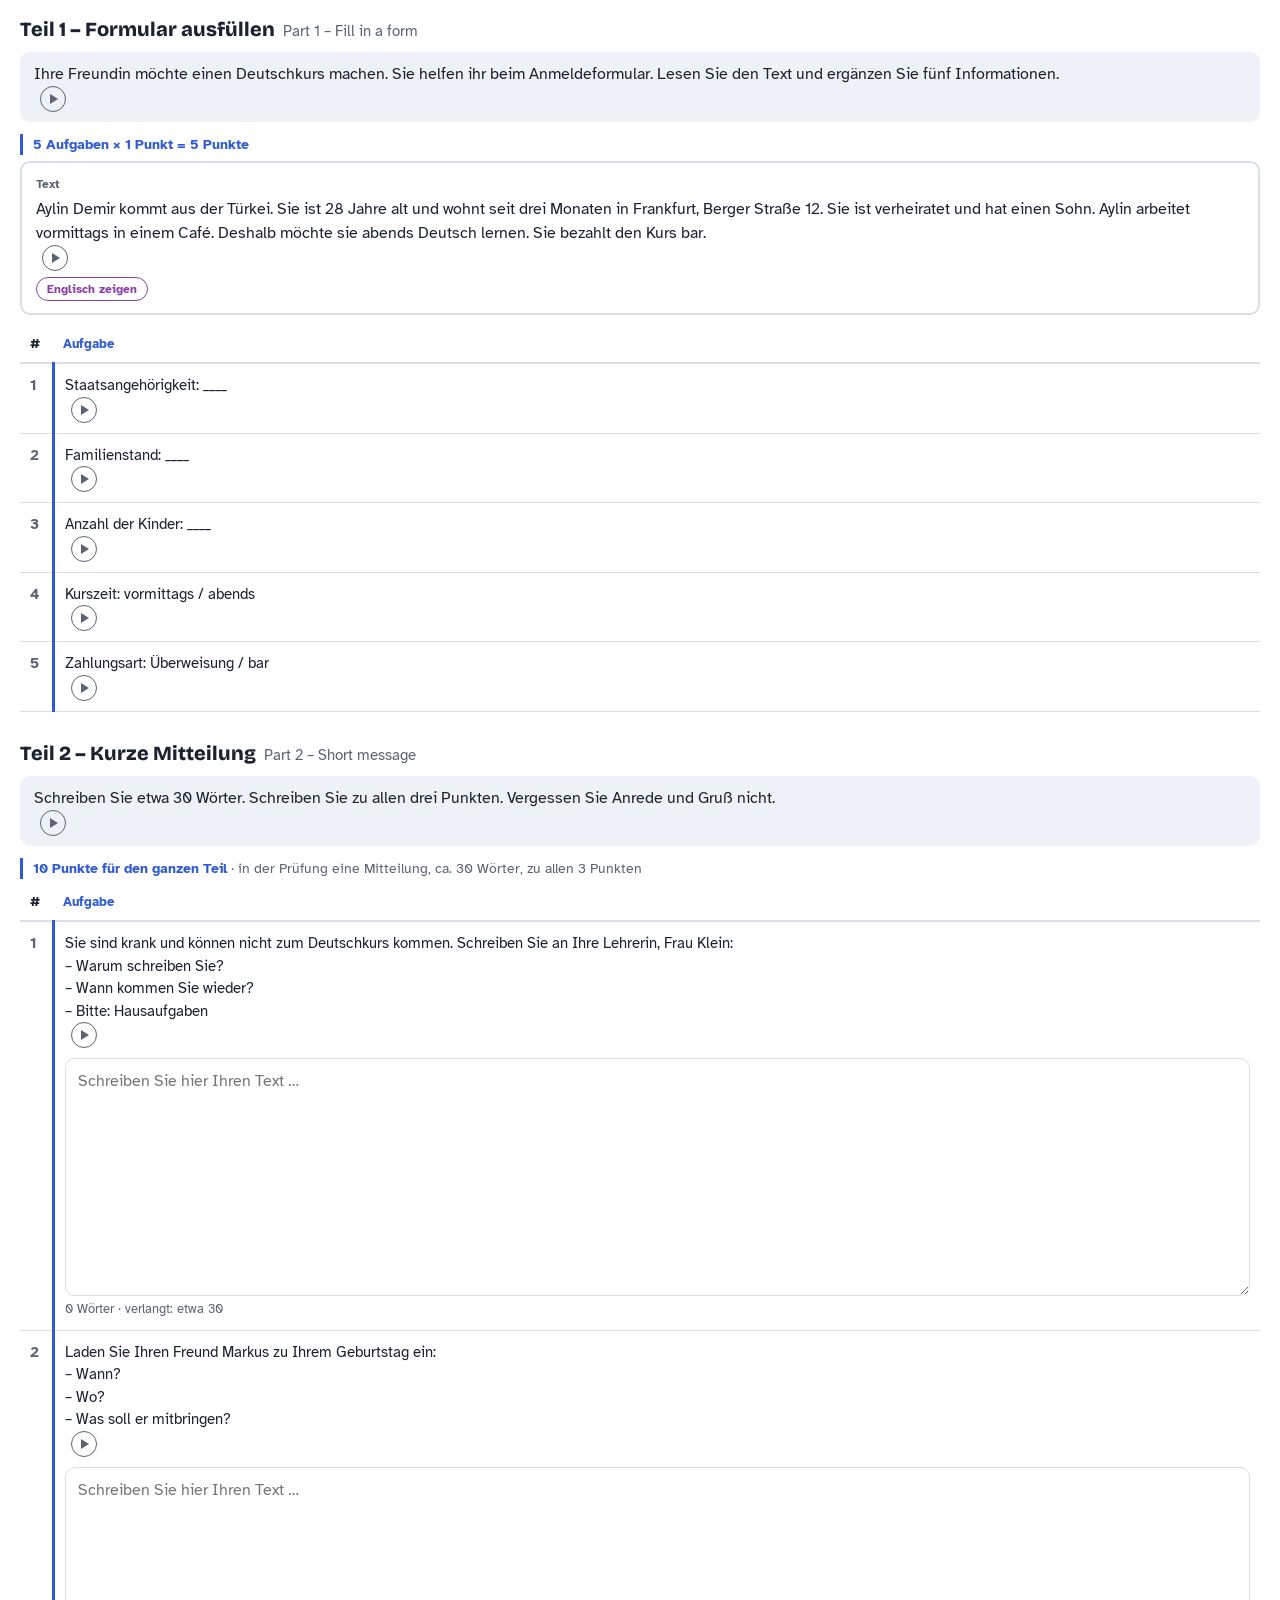
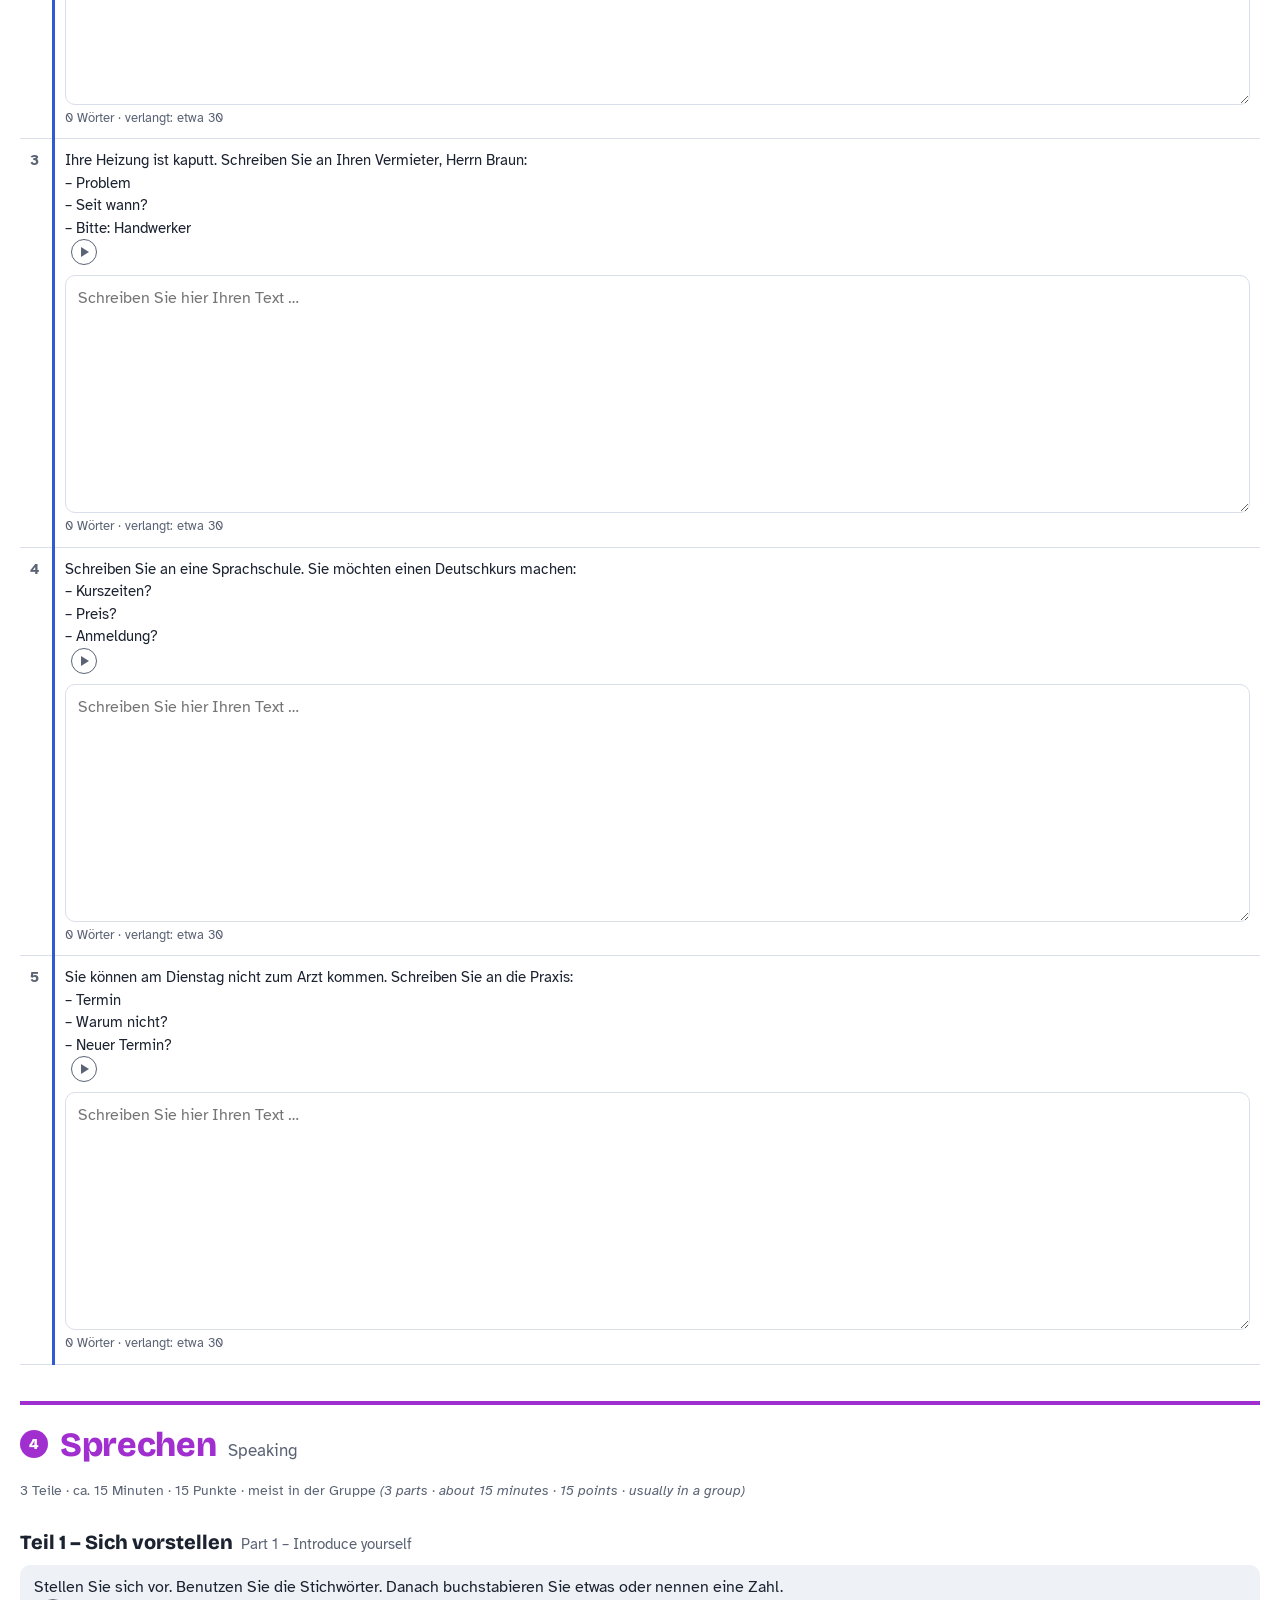
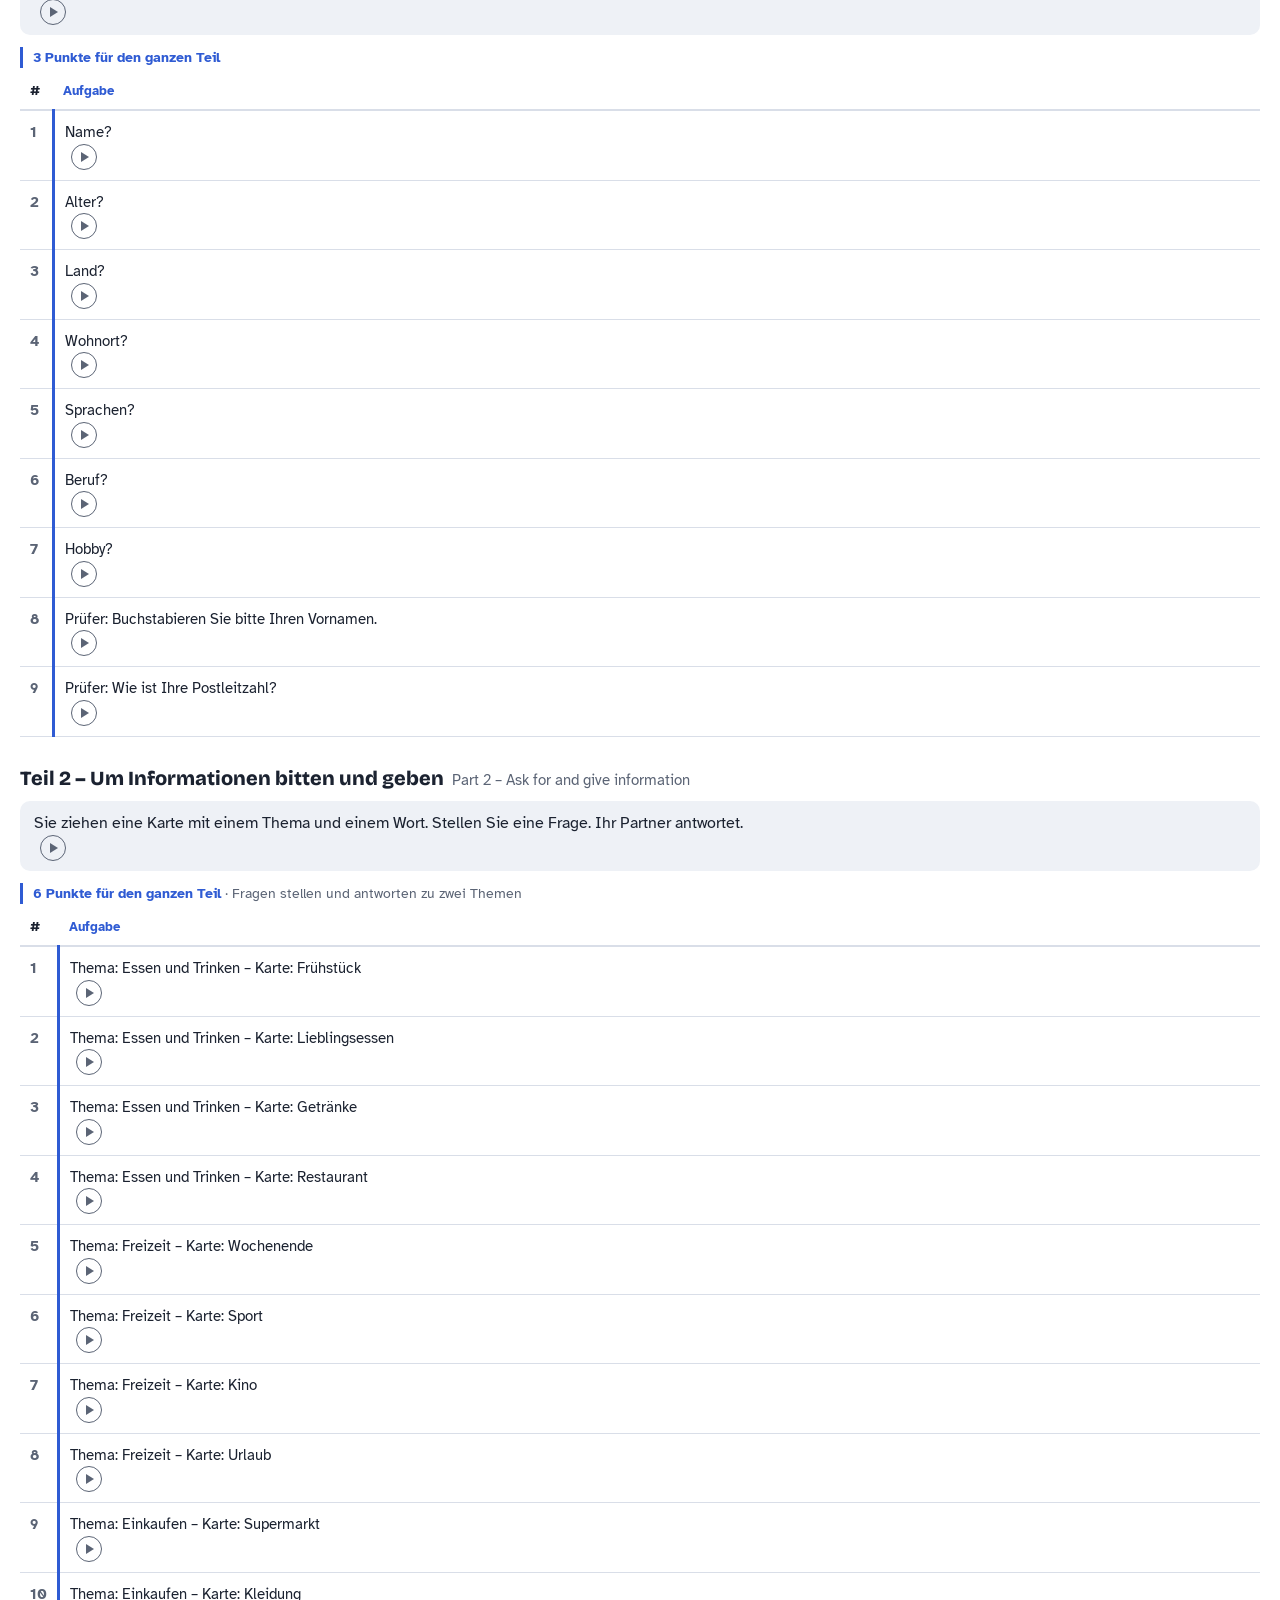
==== commit 3c43293b: "Labels as coloured words, forced update popup - 1.65.0 The label row at the top of each section (A1 " ====
--- a/a1.html
+++ b/a1.html
@@ -23,8 +23,10 @@
 h1,h2{font-family:"Bricolage Grotesque","Atkinson Hyperlegible",system-ui,sans-serif;margin:0}
 header.hero{padding:28px 20px 20px;max-width:1280px;margin:0 auto}
 .ladder{display:flex;gap:6px;margin-bottom:14px}
-.ladder span{font-weight:700;font-size:13px;padding:3px 10px;border-radius:4px;color:#fff}
-.ladder .l1{background:var(--a1)}.ladder .l2{background:var(--a2)}.ladder .l3{background:var(--b1)}
+.ladder span{font-weight:800;font-size:13px;letter-spacing:.02em;line-height:1.6}
+/* the labels are plain coloured words, not buttons: a dot between them */
+.ladder span+span::before{content:"·";margin-right:6px;color:var(--muted);font-weight:400}
+.ladder .l1{color:var(--a1)}.ladder .l2{color:var(--a2)}.ladder .l3{color:var(--b1)}
 h1{font-size:clamp(30px,6vw,52px);font-weight:800;line-height:1.02;letter-spacing:-.02em;max-width:18ch}
 .sub{color:var(--muted);max-width:62ch;margin:12px 0 0}
 .bar{position:sticky;top:0;z-index:5;background:var(--paper);border-bottom:1px solid var(--line);padding:10px 20px 8px}
@@ -152,6 +154,8 @@
 </style>
 <link rel="stylesheet" href="karten.css">
 <link rel="stylesheet" href="test.css">
+<!-- GoatCounter: counts page views anonymously, no cookies, nothing personal (deutsch-lernen.goatcounter.com) -->
+<script data-goatcounter="https://deutsch-lernen.goatcounter.com/count" async src="https://gc.zgo.at/count.js"></script>
 </head>
 <body class="practice hide-en hide-ans">
 <header class="hero">
@@ -179,6 +183,7 @@
 <script src="schreiben.js"></script>
 <script src="speak.js"></script>
 <script src="hilfe.js"></script>
+<script src="fehler.js"></script>
 <script src="test.js"></script>
 <script src="test-a1.js"></script>
 <script>
--- a/test.css
+++ b/test.css
@@ -1,14 +1,18 @@
 /* Modelltests (test.js). Uses the section's colour tokens. */
-/* The entry: a small, colourful pill next to the exam's name (the hero's label row). */
-.tz-entry{touch-action:manipulation;font:inherit;font-size:13px;font-weight:800;letter-spacing:.01em;display:inline-flex;align-items:center;gap:4px;padding:3px 10px 3px 5px;border:none;border-radius:999px;cursor:pointer;line-height:1;color:#fff;
- background:linear-gradient(120deg,#7c3aed,#db2777,#f97316,#db2777,#7c3aed);background-size:300% 100%;box-shadow:0 2px 8px rgba(219,39,119,.38),inset 0 1px 0 rgba(255,255,255,.35);
- text-shadow:0 1px 1px rgba(0,0,0,.18);animation:tzGlow 8s ease-in-out infinite alternate}
-@keyframes tzGlow{from{background-position:0% 50%}to{background-position:100% 50%}}
-@media (prefers-reduced-motion:reduce){.tz-entry{animation:none}}
-.tz-entry>svg{width:18px;height:18px;flex:none;filter:drop-shadow(0 1px 1px rgba(0,0,0,.2))}
+/* The entry: the word "Test" in its own colour next to the exam's name, like the other labels –
+   no pill, no shadow; a small outlined exam sheet with a gold star says it opens the tests. */
+.tz-entry{touch-action:manipulation;font:inherit;font-size:13px;font-weight:800;letter-spacing:.02em;line-height:1.6;display:inline-flex;align-items:center;gap:3px;padding:0;border:none;border-radius:4px;background:none;cursor:pointer;color:#c026d3}
+@media (prefers-color-scheme:dark){:root:not([data-theme="light"]) .tz-entry{color:#e879f9}}
+:root[data-theme="dark"] .tz-entry{color:#e879f9}
+.tz-entry:hover span{text-decoration:underline;text-underline-offset:3px}
+.tz-entry:focus-visible{outline:2px solid currentColor;outline-offset:2px}
+.tz-entry>svg{width:17px;height:17px;flex:none}
+.tz-entry>svg rect{fill:none;stroke:currentColor;stroke-width:1.7}
+.tz-entry>svg path:first-of-type{stroke:currentColor}
+.ladder span+.tz-entry::before{content:"·";margin-right:3px;color:var(--muted);font-weight:400}
 .ladder .tz-entry span{padding:0;border-radius:0;background:none;color:inherit;font-size:inherit}
-/* a paused test: a soft white dot that pulses */
-.tz-entry.paused::after{content:"";width:7px;height:7px;border-radius:50%;background:#fff;animation:tzDot 1.4s ease-in-out infinite}
+/* a paused test: a soft dot in the same colour that pulses */
+.tz-entry.paused::after{content:"";width:7px;height:7px;border-radius:50%;background:currentColor;animation:tzDot 1.4s ease-in-out infinite}
 @keyframes tzDot{50%{opacity:.35}}
 .tz-open{touch-action:manipulation;font:inherit;font-size:13px;font-weight:800;display:inline-flex;align-items:center;gap:4px;flex:none;height:34px;padding:0 11px 0 8px;border:2px solid var(--acc);border-radius:999px;background:var(--acc);color:#fff;cursor:pointer}
 .tz-open svg{width:18px;height:18px}
@@ -134,6 +138,10 @@
 .tz-live{display:block;font-size:12px;color:var(--muted)}
 .tz-you{align-self:stretch;padding:10px 12px;border-radius:14px;border:1.5px dashed var(--acc);margin:6px 0}
 .tz-task{font-weight:700;font-size:15px;margin-bottom:6px}
+.tz-photo{margin:4px 0 10px}
+.tz-photo img{display:block;width:auto;height:auto;max-width:min(100%,520px);max-height:60vh;border-radius:12px}
+.tz-photo figcaption{font-size:11px;color:var(--muted,#888);margin-top:4px}
+.tz-photo figcaption a{color:inherit}
 .tz-tx{font-size:16px;padding:8px 10px;border-radius:10px;background:color-mix(in srgb,var(--acc) 10%,var(--paper));margin:6px 0}
 .tz-tx.live{color:var(--muted)}
 .tz-you audio{width:100%;height:36px;margin:4px 0}
